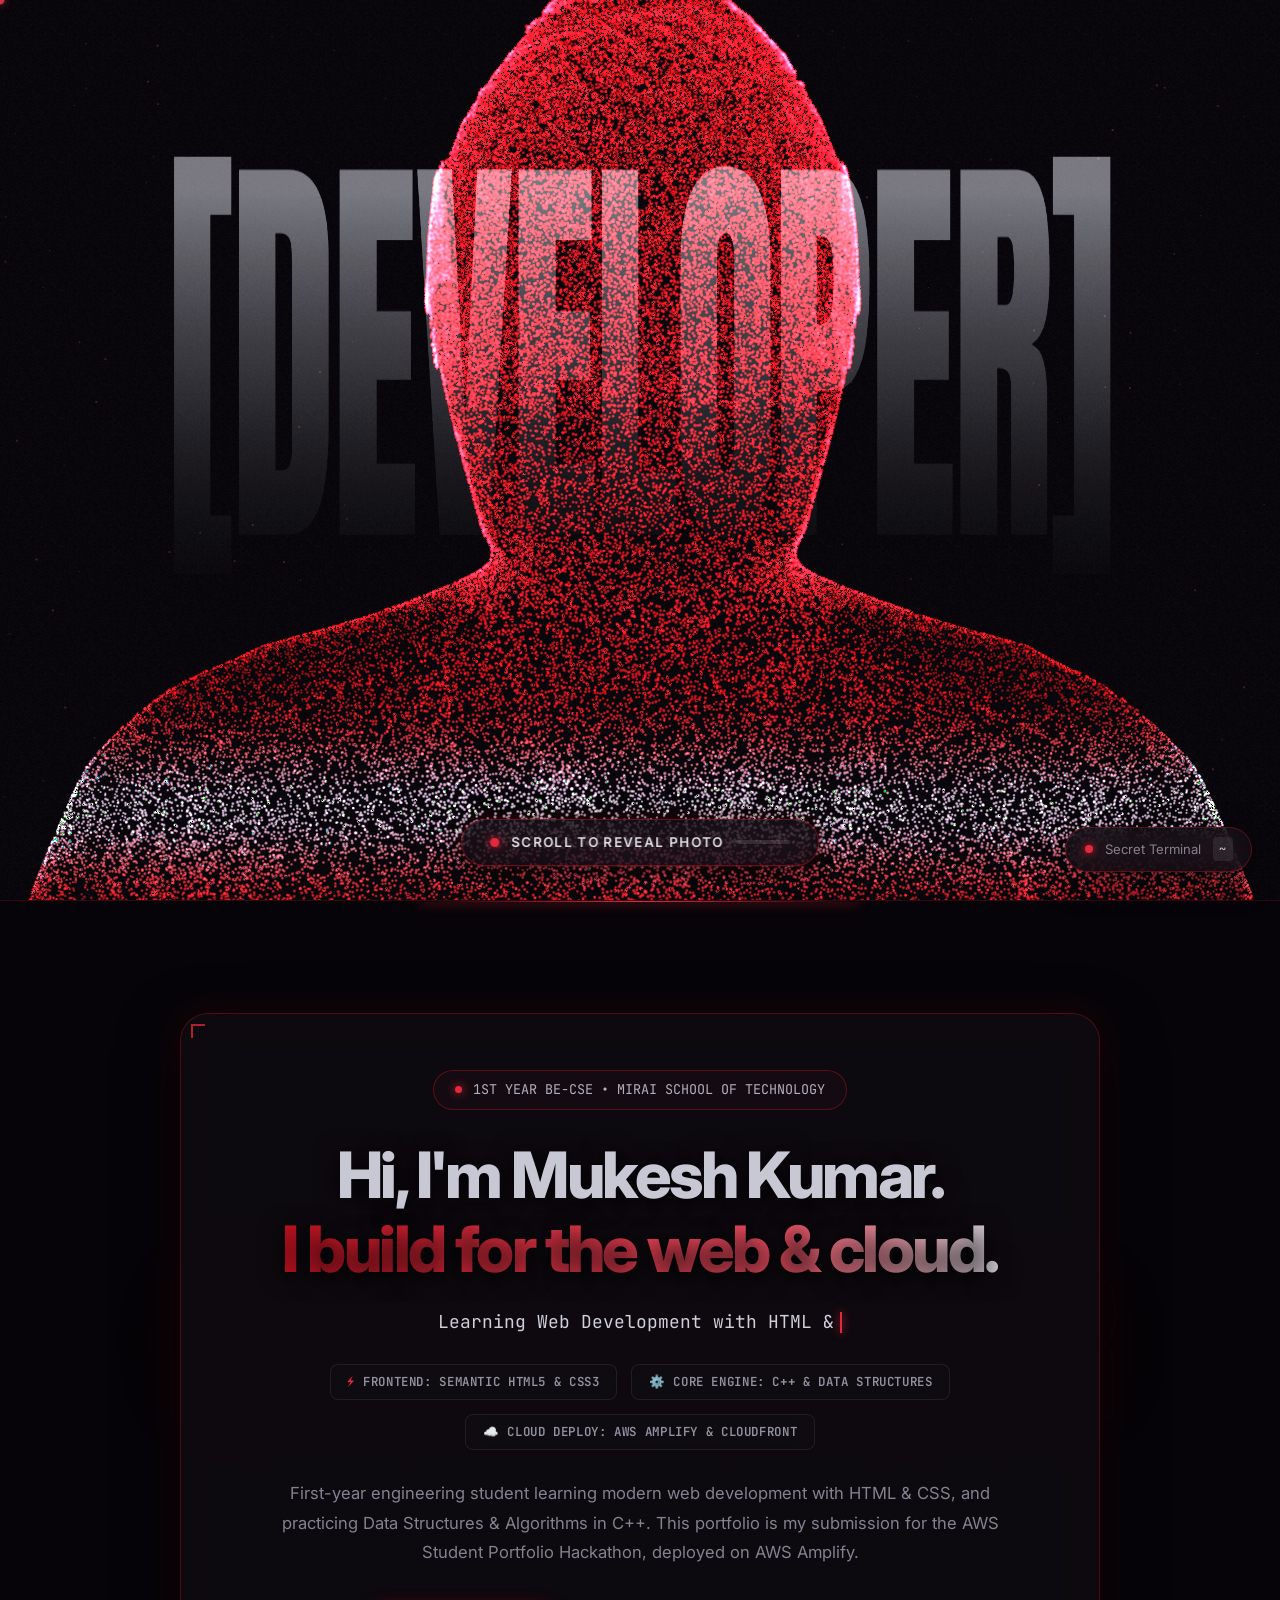
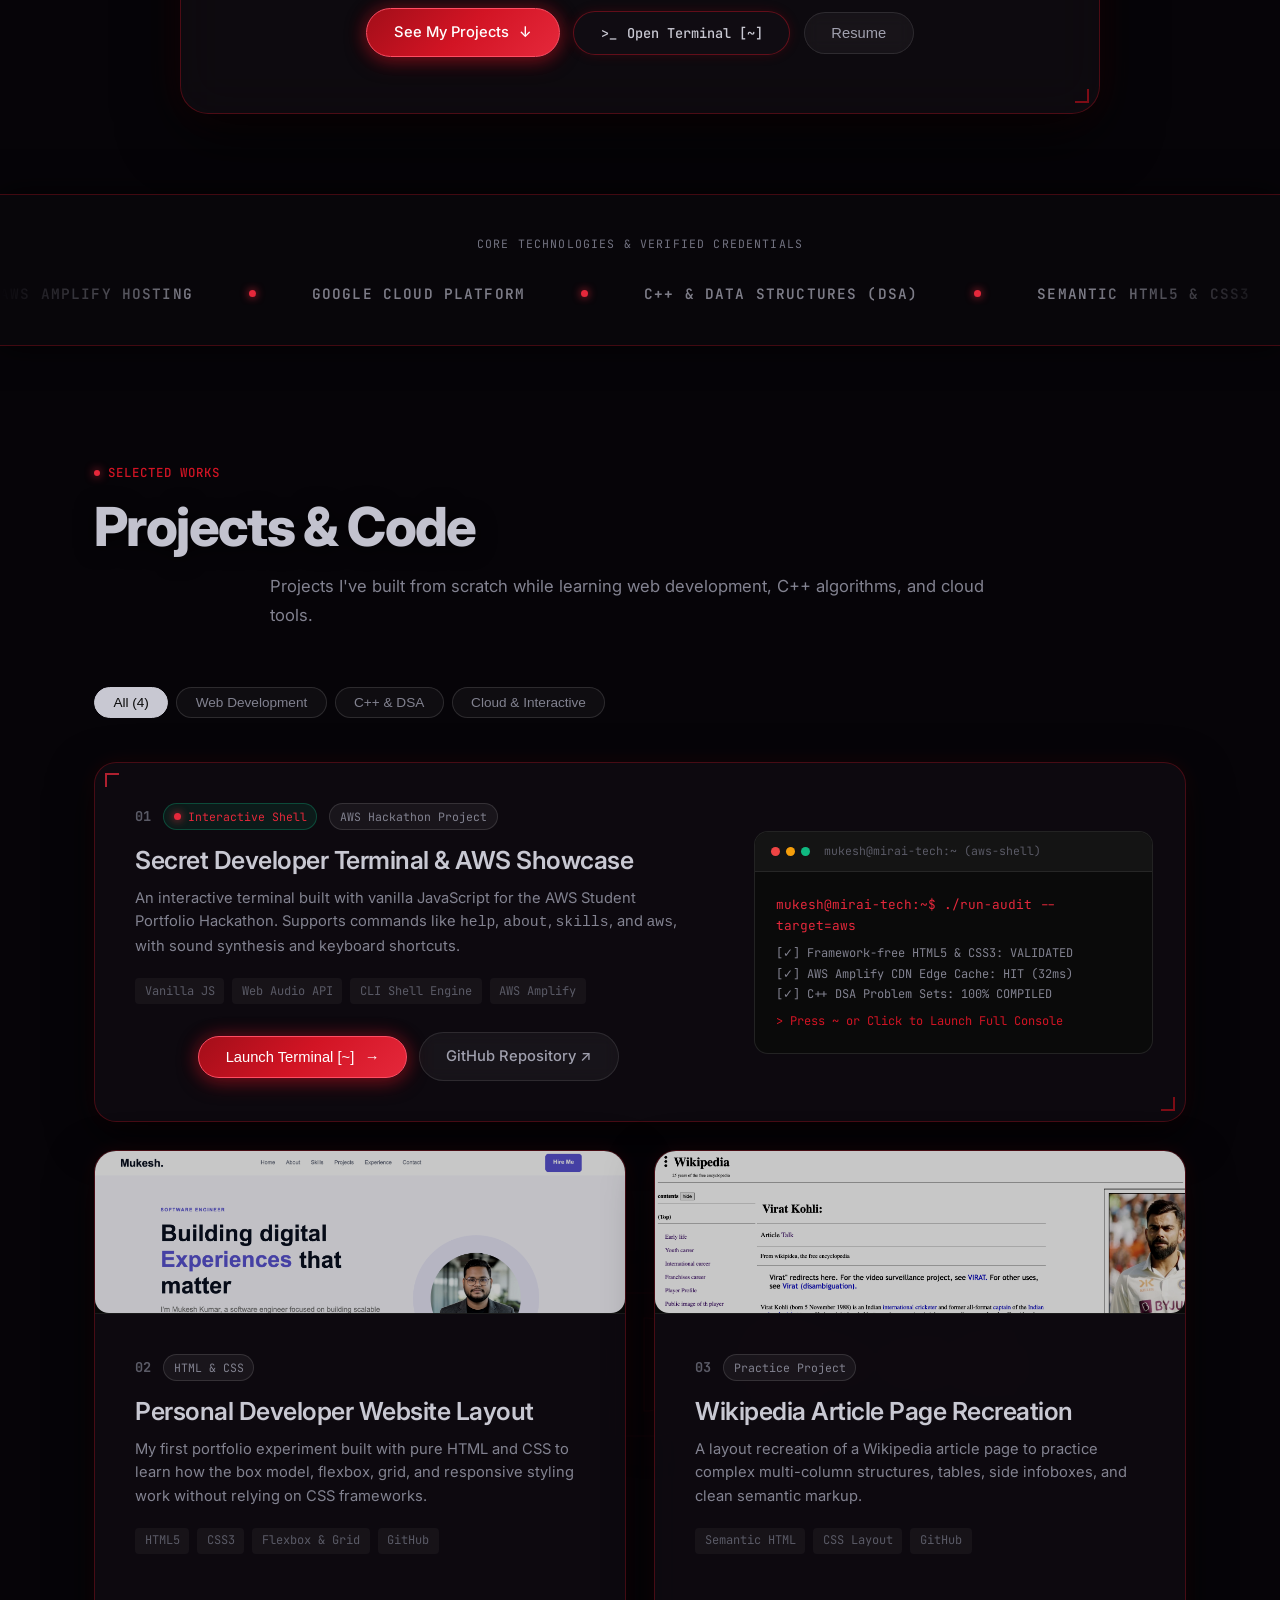
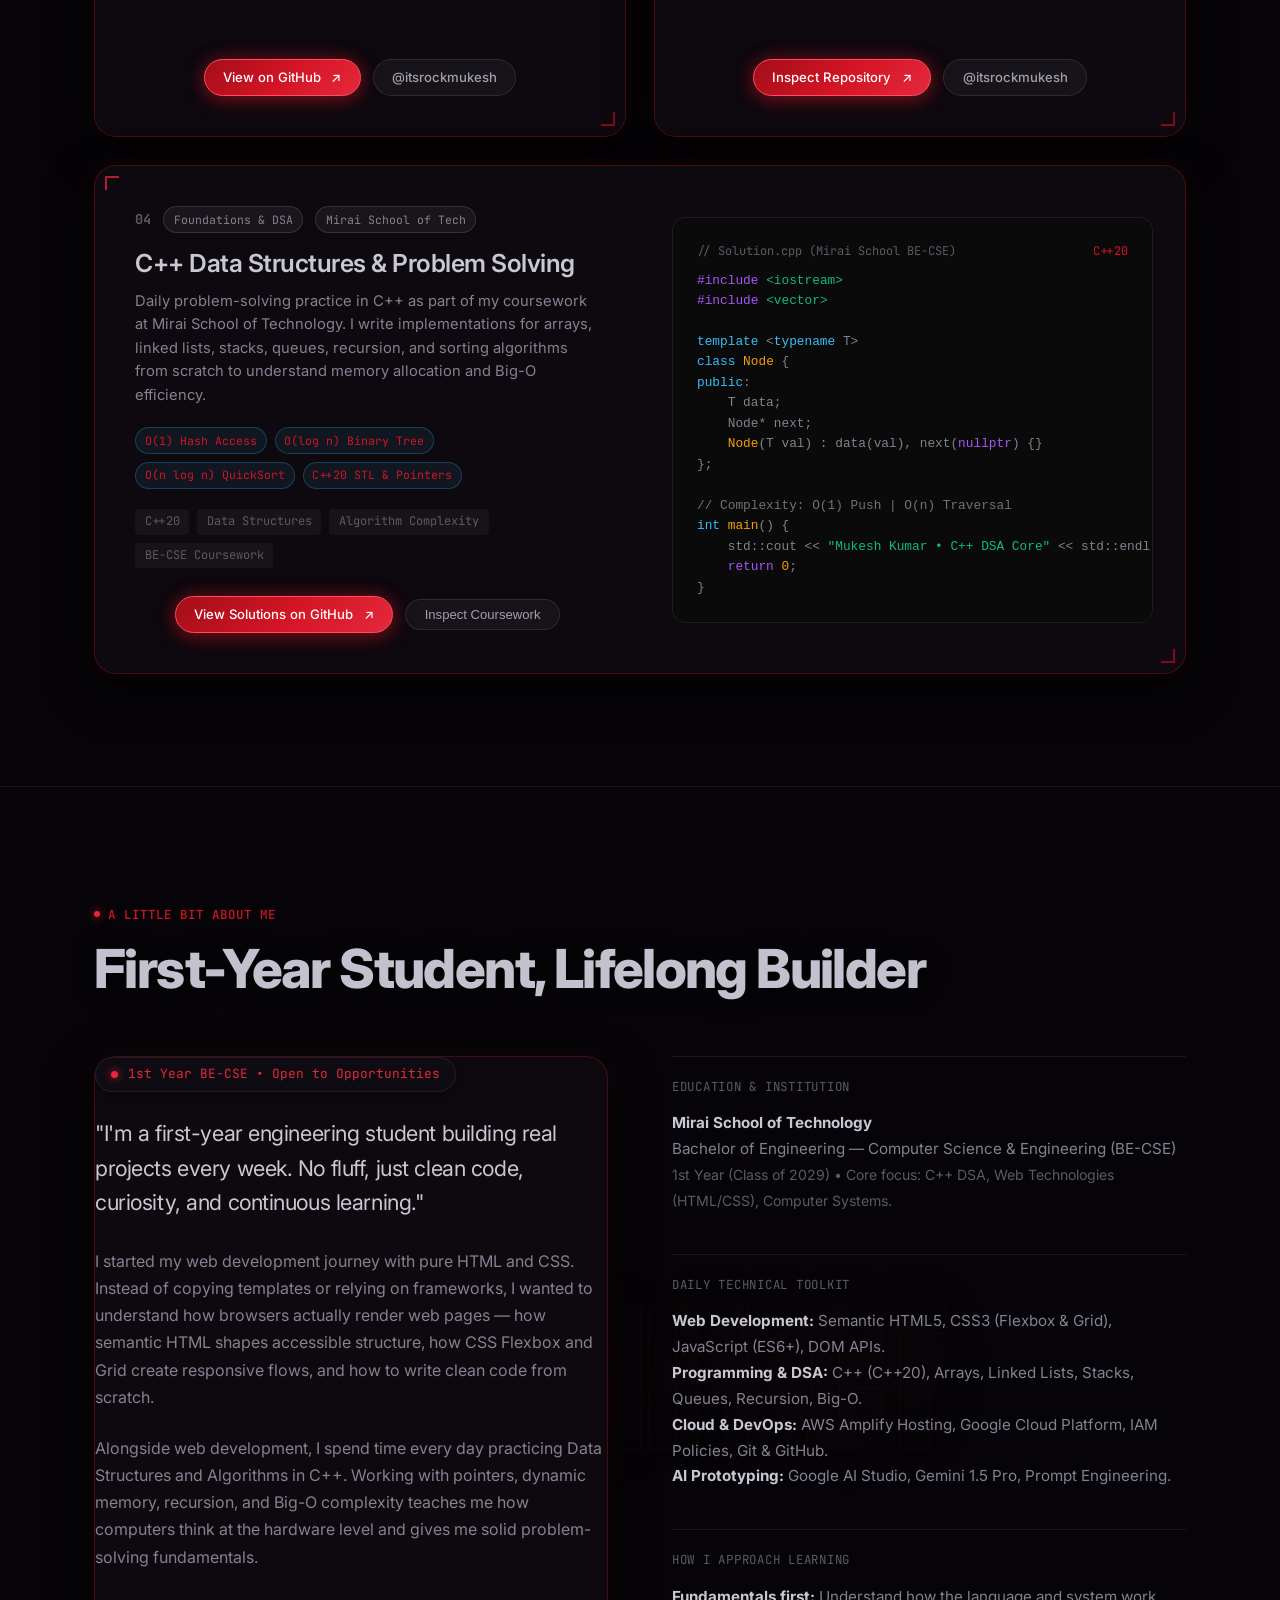
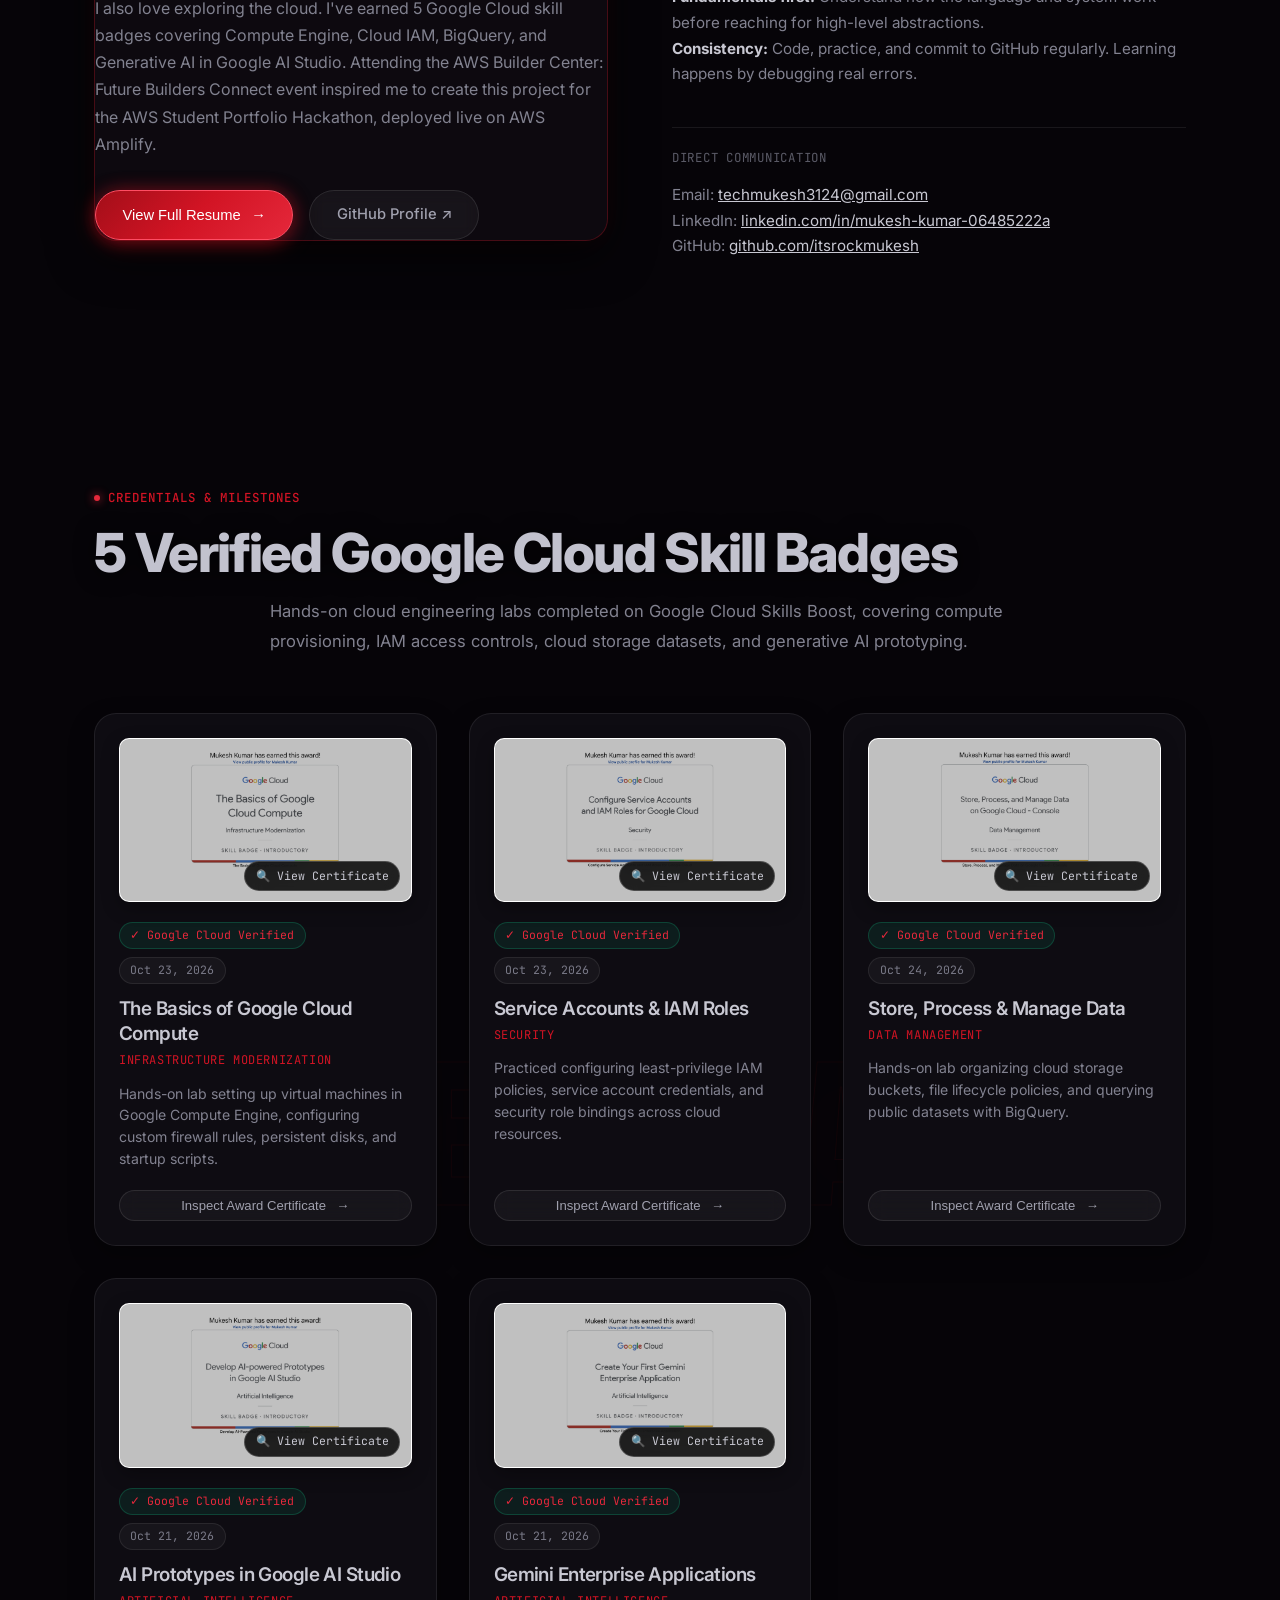
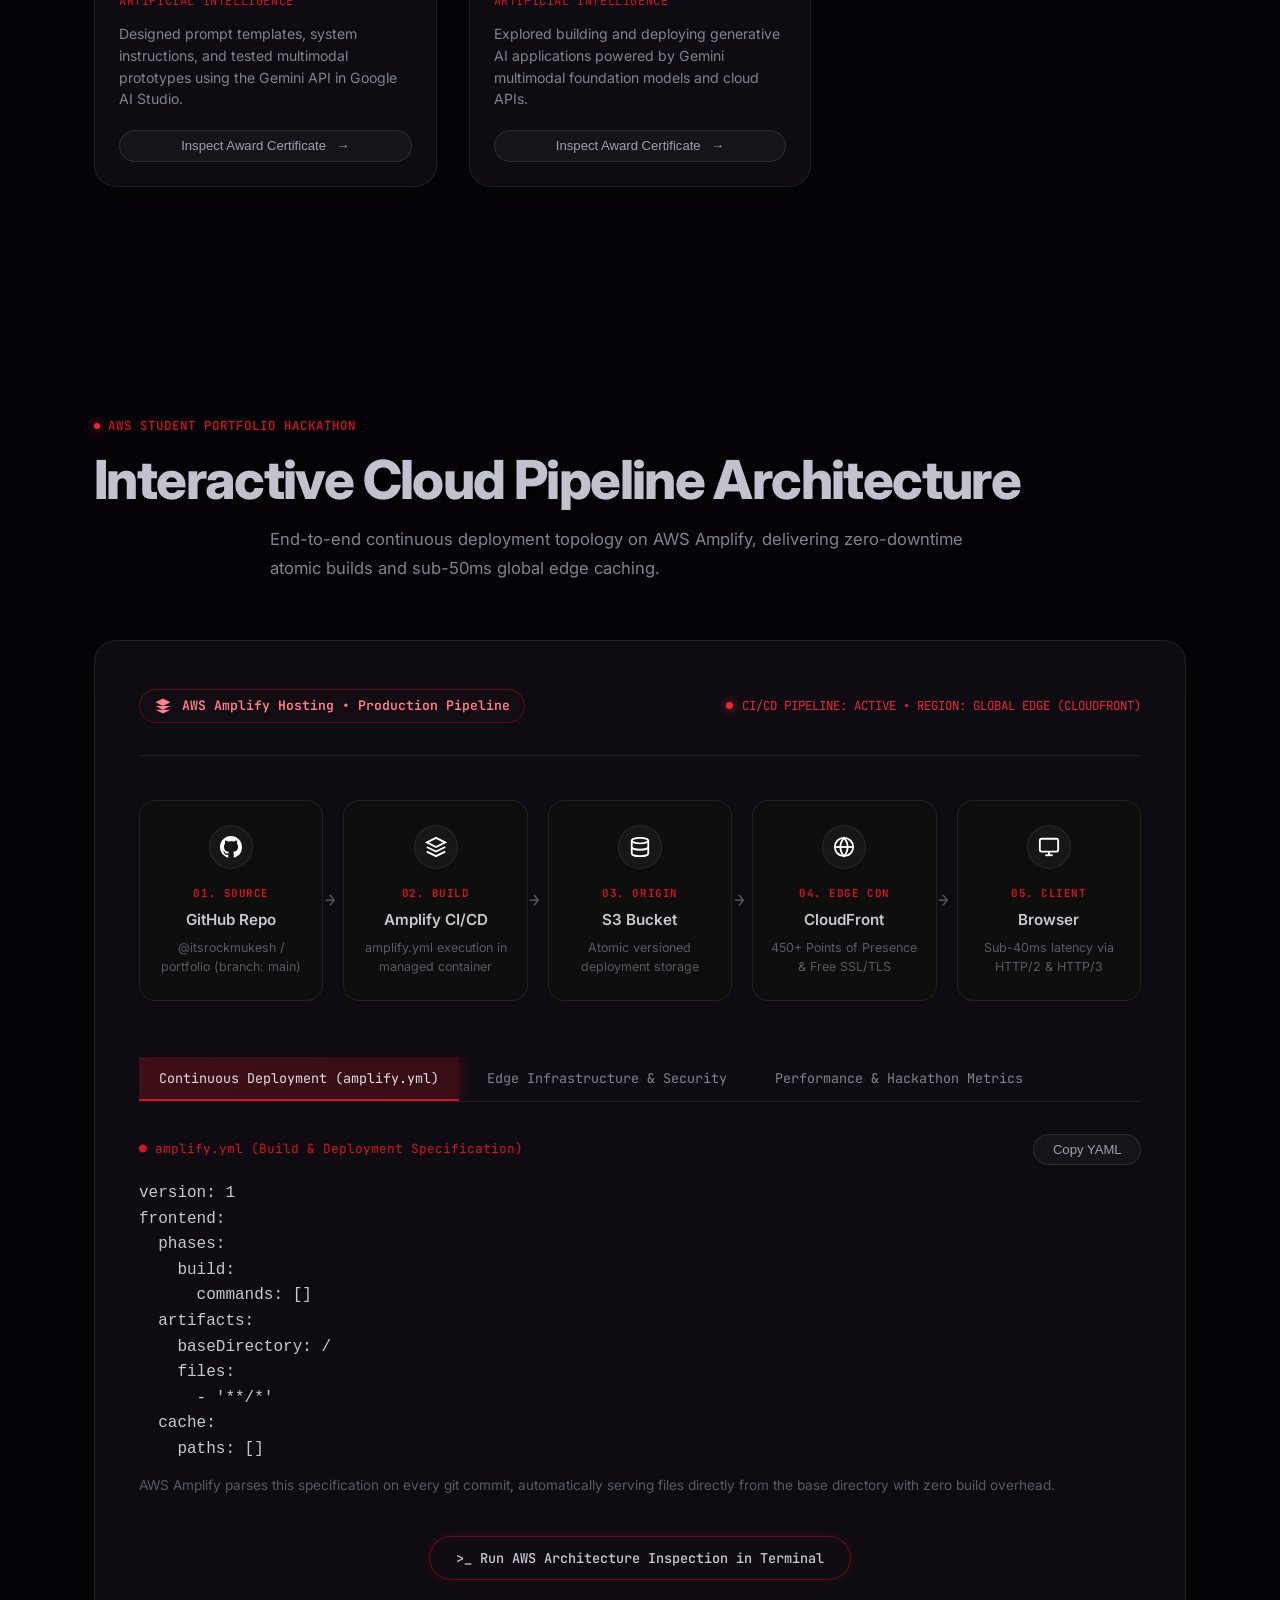
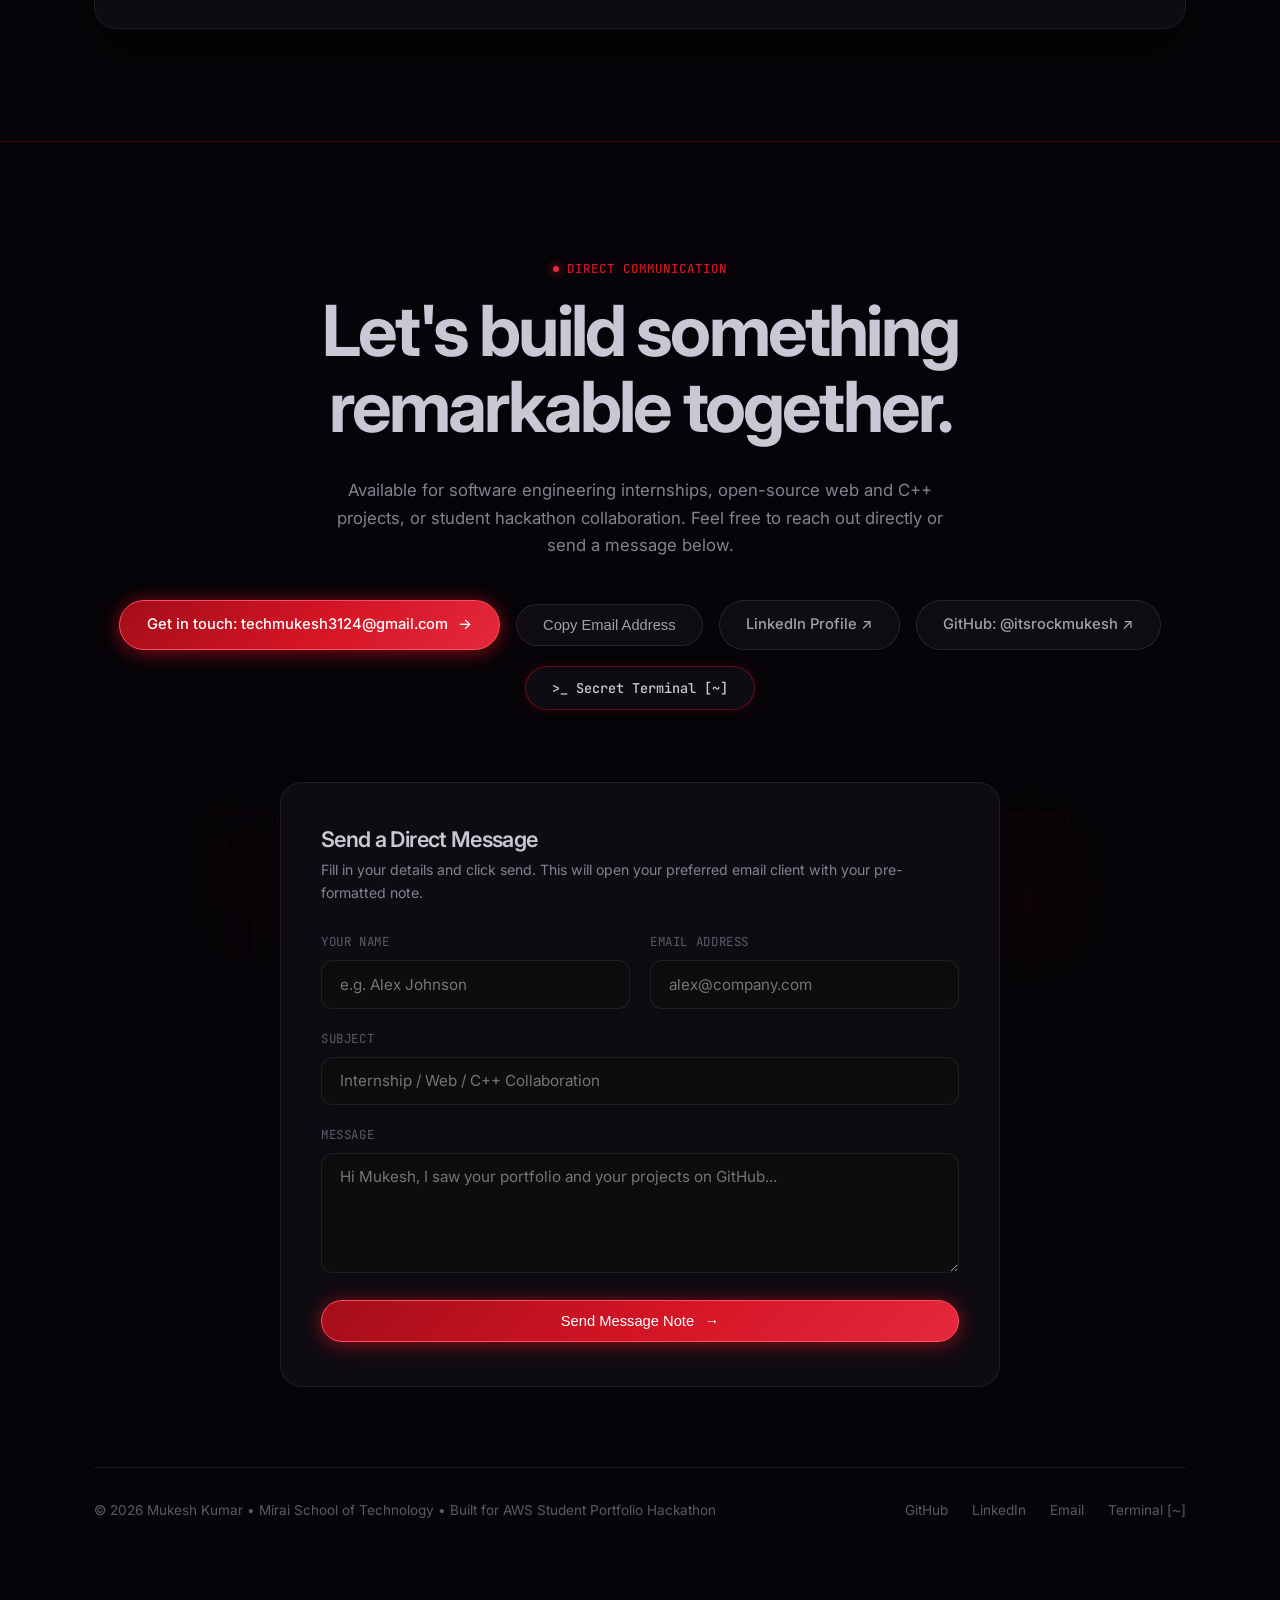
==== Personal/index.html @ 4c8b4acd "feat: complete portfolio with 3D crimson particle bust, gated photo reveal, Anton font, smooth glide" ====
<!DOCTYPE html>
<html lang="en">
<head>
  <meta charset="UTF-8">
  <meta name="viewport" content="width=device-width, initial-scale=1.0">
  
  <!-- SEO & Social Sharing Metadata -->
  <title>Mukesh Kumar — 1st Year BE-CSE @ Mirai School of Tech | Web Dev, C++ DSA & Cloud</title>
  <meta name="description" content="Portfolio of Mukesh Kumar, 1st Year BE-CSE student at Mirai School of Technology learning Web Development (HTML/CSS), C++ DSA, and Cloud Computing. Features 5 Google Cloud Skill Badges and an interactive developer terminal.">
  <meta name="keywords" content="Mukesh Kumar, Mirai School of Technology, itsrockmukesh, BE-CSE, HTML, CSS, C++ DSA, AWS Hackathon, Google Cloud Skill Badges, AWS Amplify">
  <meta name="author" content="Mukesh Kumar">
  
  <!-- Open Graph / Social Sharing -->
  <meta property="og:type" content="website">
  <meta property="og:title" content="Mukesh Kumar — 1st Year BE-CSE Student Portfolio">
  <meta property="og:description" content="Computer Science student at Mirai School of Technology learning HTML/CSS, C++ DSA, and Cloud. Featuring a working Secret Developer Terminal and 5 Google Cloud badges.">
  <meta property="og:image" content="assets/mukesh-kumar.jpg">

  <!-- Twitter Meta -->
  <meta name="twitter:card" content="summary_large_image">
  <meta name="twitter:title" content="Mukesh Kumar — Portfolio">
  <meta name="twitter:description" content="1st Year BE-CSE student at Mirai School of Technology. Built for the AWS Student Portfolio Hackathon.">
  <meta name="twitter:image" content="assets/mukesh-kumar.jpg">

  <!-- Favicon -->
  <link rel="icon" type="image/svg+xml" href="assets/favicon.svg">

  <!-- Google Fonts: Inter (Body & Sans), JetBrains Mono (Terminal/Code) -->
  <link rel="preconnect" href="https://fonts.googleapis.com">
  <link rel="preconnect" href="https://fonts.gstatic.com" crossorigin>
  <link href="https://fonts.googleapis.com/css2?family=Inter:wght@300;400;500;600;700;800&family=JetBrains+Mono:wght@400;500;700&display=swap" rel="stylesheet">

  <!-- Stylesheet -->
  <link rel="stylesheet" href="css/style.css">

  <!-- Anton Font, Custom Luxury Cursor, Darker UI Text & No Yellow/Green Palette -->
  <style>
    @font-face {
      font-family: 'Anton';
      src: url('./anton.woff2') format('woff2');
      font-weight: 100 900;
      font-style: normal;
      font-display: swap;
    }

    /* Body lock during hero photo reveal */
    body.hero-locked {
      overflow-y: hidden !important;
    }

    /* Override System Variables to eliminate yellow, green and cyan */
    :root {
      --accent-cyan: #d21424 !important;
      --accent-green: #e5283b !important;
      --accent-aws: #d21424 !important;
      --accent-neon-cyan: #d21424 !important;
      --accent-neon-green: #e5283b !important;
      --accent-neon-gold: #d21424 !important;
      --text-primary: #c8c8d2 !important; /* Darker, refined metallic silver instead of stark white */
      --text-secondary: #828290 !important; /* Darker graphite grey */
      --text-muted: #5a5a66 !important;
      --bg-black: #060408 !important;
      --bg-surface: #0e0c12 !important;
      --bg-surface-elevated: #141118 !important;
    }

    html {
      scroll-behavior: smooth;
    }

    body {
      overflow-x: clip !important;
      background-color: #060408 !important;
      color: var(--text-primary);
      position: relative;
    }

    /* ==========================================================================
       CUSTOM AWARDS CURSOR (DISCIPLINED CRIMSON & RING)
       ========================================================================== */
    @media (hover: hover) and (pointer: fine) {
      body, a, button, input, textarea, select, [role="button"], .scroll-indicator, .tilt-card {
        cursor: none !important;
      }
    }

    #custom-cursor-dot {
      position: fixed;
      top: 0;
      left: 0;
      width: 7px;
      height: 7px;
      background: #e5283b;
      border-radius: 50%;
      pointer-events: none;
      z-index: 9999999;
      transform: translate(-50%, -50%);
      box-shadow: 0 0 8px #e5283b, 0 0 2px #ffffff;
      transition: width 0.18s ease, height 0.18s ease, background-color 0.18s ease, opacity 0.25s ease;
    }

    #custom-cursor-ring {
      position: fixed;
      top: 0;
      left: 0;
      width: 36px;
      height: 36px;
      border: 1.5px solid rgba(229, 40, 59, 0.55);
      border-radius: 50%;
      pointer-events: none;
      z-index: 9999998;
      transform: translate(-50%, -50%);
      box-shadow: 0 0 12px rgba(163, 14, 25, 0.22);
      transition: width 0.22s cubic-bezier(0.16, 1, 0.3, 1), 
                  height 0.22s cubic-bezier(0.16, 1, 0.3, 1), 
                  border-color 0.22s ease, 
                  background-color 0.22s ease,
                  opacity 0.25s ease;
    }

    body.cursor-hover #custom-cursor-ring {
      width: 54px;
      height: 54px;
      border-color: rgba(229, 40, 59, 0.85);
      background-color: rgba(229, 40, 59, 0.12);
      box-shadow: 0 0 20px rgba(229, 40, 59, 0.4);
    }

    body.cursor-hover #custom-cursor-dot {
      width: 4px;
      height: 4px;
      background: #ffffff;
      box-shadow: 0 0 6px #ffffff;
    }

    body.cursor-active #custom-cursor-ring {
      width: 28px;
      height: 28px;
      border-color: #ff334b;
      background-color: rgba(229, 40, 59, 0.25);
    }

    /* ==========================================================================
       NAVBAR VISIBILITY CONTROL: HIDDEN DURING PHOTO SCROLL, VISIBLE AFTER REVEAL
       ========================================================================== */
    .navbar {
      position: fixed;
      top: 0;
      left: 0;
      width: 100%;
      height: var(--nav-height);
      background: rgba(10, 8, 14, 0.88) !important;
      backdrop-filter: blur(18px) !important;
      -webkit-backdrop-filter: blur(18px) !important;
      border-bottom: 1px solid rgba(255, 255, 255, 0.08) !important;
      z-index: 1000 !important;
      transition: opacity 0.45s cubic-bezier(0.16, 1, 0.3, 1), transform 0.45s cubic-bezier(0.16, 1, 0.3, 1) !important;
    }

    .navbar.navbar-hidden {
      opacity: 0 !important;
      pointer-events: none !important;
      transform: translateY(-100%) !important;
    }

    .nav-brand {
      color: #dedee8 !important;
    }
    .brand-monogram {
      background: rgba(22, 14, 20, 0.9) !important;
      border: 1px solid rgba(210, 20, 36, 0.4) !important;
      color: #ff4d63 !important;
    }

    .nav-links a {
      color: #8c8c9a !important;
      transition: all 0.25s ease;
    }
    .nav-links a:hover,
    .nav-links a.active {
      color: #dedee8 !important;
    }

    /* Top right button adjustments: pure crimson & silver */
    .nav-actions .btn-pill-terminal {
      background: rgba(20, 14, 20, 0.8) !important;
      border-color: rgba(210, 20, 36, 0.4) !important;
      color: #c8c8d2 !important;
      box-shadow: none !important;
    }
    .nav-actions .btn-pill-terminal:hover {
      border-color: rgba(235, 25, 45, 0.7) !important;
      color: #ffffff !important;
      box-shadow: 0 0 14px rgba(210, 20, 36, 0.35) !important;
    }

    /* Secret Terminal Hint pill: replace green dot with crimson */
    .secret-terminal-hint {
      background: rgba(16, 12, 18, 0.8) !important;
      border-color: rgba(210, 20, 36, 0.35) !important;
      color: #a0a0ae !important;
    }
    .hint-status-dot {
      background: #e5283b !important;
      box-shadow: 0 0 8px #e5283b !important;
    }

    /* ==========================================================================
       ATMOSPHERIC CYBER BACKGROUND: NEBULAE, GRID & CURSOR SPOTLIGHT
       ========================================================================== */
    body::before {
      content: '';
      position: fixed;
      inset: 0;
      background:
        radial-gradient(circle at 18% 25%, rgba(163, 14, 25, 0.14) 0%, transparent 45%),
        radial-gradient(circle at 82% 65%, rgba(120, 10, 22, 0.10) 0%, transparent 50%),
        radial-gradient(circle at 50% 88%, rgba(163, 14, 25, 0.12) 0%, transparent 45%),
        linear-gradient(rgba(255, 255, 255, 0.015) 1px, transparent 1px),
        linear-gradient(90deg, rgba(255, 255, 255, 0.015) 1px, transparent 1px);
      background-size: 100% 100%, 100% 100%, 100% 100%, 54px 54px, 54px 54px;
      pointer-events: none;
      z-index: 1;
      opacity: 0.8;
    }

    #cursor-spotlight {
      position: fixed;
      top: 0;
      left: 0;
      width: 100vw;
      height: 100vh;
      pointer-events: none;
      z-index: 2;
      background: radial-gradient(circle 420px at var(--mouse-x, 50vw) var(--mouse-y, 50vh), rgba(180, 15, 28, 0.07), transparent 70%);
      transition: opacity 0.3s ease;
    }

    /* Pinned Scroll Track: 140vh travel distance for 3D dot-to-photo reveal */
    .hero-scroll-track {
      position: relative;
      width: 100%;
      height: 100vh;
      background: #060408;
      z-index: 3;
    }

    .hero-sticky-stage {
      position: relative;
      width: 100vw;
      height: 100vh;
      overflow: hidden;
      z-index: 3;
    }

    #webgl-canvas {
      position: absolute;
      top: 0;
      left: 0;
      width: 100%;
      height: 100%;
      z-index: 1;
      pointer-events: auto;
    }

    #film-grain {
      position: absolute;
      inset: 0;
      pointer-events: none;
      z-index: 3;
      opacity: 0.16;
      mix-blend-mode: overlay;
    }

    /* Preloader Ring */
    #preloader {
      position: absolute;
      inset: 0;
      background: #060408;
      z-index: 99999;
      display: flex;
      align-items: center;
      justify-content: center;
      transition: opacity 0.8s cubic-bezier(0.16, 1, 0.3, 1), visibility 0.8s;
    }

    #preloader.hidden {
      opacity: 0;
      visibility: hidden;
      pointer-events: none;
    }

    .ring-container {
      position: relative;
      width: 100px;
      height: 100px;
    }

    .ring-svg {
      width: 100%;
      height: 100%;
      transform: rotate(-90deg);
    }

    .ring-track {
      fill: none;
      stroke: rgba(255, 255, 255, 0.08);
      stroke-width: 5;
    }

    .ring-progress {
      fill: none;
      stroke: #a30e19;
      stroke-width: 5;
      stroke-linecap: round;
      stroke-dasharray: 289;
      stroke-dashoffset: 289;
      transition: stroke-dashoffset 0.15s ease-out;
      filter: drop-shadow(0 0 8px rgba(163, 14, 25, 0.7));
    }

    .ring-text {
      position: absolute;
      inset: 0;
      display: flex;
      align-items: center;
      justify-content: center;
      font-size: 1.15rem;
      font-weight: 500;
      letter-spacing: 0.04em;
      color: rgba(255, 255, 255, 0.85);
      font-variant-numeric: tabular-nums;
    }

    /* Scroll Pill Indicator */
    #ui-container {
      position: absolute;
      bottom: 34px;
      left: 50%;
      transform: translateX(-50%);
      z-index: 10;
      pointer-events: auto;
      transition: opacity 0.35s ease, transform 0.35s ease;
    }

    .scroll-indicator {
      display: flex;
      align-items: center;
      gap: 12px;
      padding: 12px 28px;
      background: rgba(18, 10, 16, 0.82);
      backdrop-filter: blur(16px);
      -webkit-backdrop-filter: blur(16px);
      border: 1px solid rgba(210, 20, 36, 0.45);
      border-radius: 9999px;
      color: #dedee8;
      font-size: 0.84rem;
      font-weight: 600;
      letter-spacing: 0.1em;
      text-transform: uppercase;
      box-shadow: 0 4px 28px rgba(0, 0, 0, 0.7), 0 0 16px rgba(163, 14, 25, 0.3);
      transition: all 0.35s cubic-bezier(0.16, 1, 0.3, 1);
      user-select: none;
    }

    .scroll-indicator:hover {
      background: rgba(30, 14, 22, 0.95);
      border-color: rgba(235, 25, 45, 0.8);
      transform: translateY(-2px) scale(1.02);
      box-shadow: 0 8px 32px rgba(0, 0, 0, 0.8), 0 0 25px rgba(210, 20, 36, 0.55);
    }

    .scroll-dot {
      width: 9px;
      height: 9px;
      border-radius: 50%;
      background: #e5283b;
      box-shadow: 0 0 10px #e5283b;
      animation: pulse-dot 1.8s infinite;
    }

    @keyframes pulse-dot {
      0%, 100% { opacity: 0.45; transform: scale(0.85); }
      50% { opacity: 1; transform: scale(1.2); }
    }

    .scroll-progress-bar {
      width: 54px;
      height: 4px;
      background: rgba(255, 255, 255, 0.12);
      border-radius: 2px;
      overflow: hidden;
    }

    .scroll-progress-thumb {
      width: 0%;
      height: 100%;
      background: linear-gradient(90deg, #a30e19, #e5283b);
      transition: width 0.12s linear;
      box-shadow: 0 0 8px #e5283b;
    }

    /* ==========================================================================
       GIANT SECTION WATERMARK TYPOGRAPHY (ANTON SIGNATURE)
       ========================================================================== */
    .section-watermark {
      position: absolute;
      top: 50%;
      left: 50%;
      transform: translate(-50%, -50%);
      font-family: 'Anton', sans-serif;
      font-size: clamp(5.5rem, 13vw, 15rem);
      letter-spacing: -0.02em;
      line-height: 0.85;
      color: transparent;
      -webkit-text-stroke: 1px rgba(210, 20, 36, 0.07);
      text-shadow: 0 0 80px rgba(163, 14, 25, 0.05);
      white-space: nowrap;
      pointer-events: none;
      user-select: none;
      z-index: 1;
    }

    /* ==========================================================================
       HERO INTRO SECTION: "HI, I'M MUKESH KUMAR" (DARKER, DISCIPLINED PALETTE)
       ========================================================================== */
    .hero-intro-section {
      position: relative;
      z-index: 10;
      background: transparent;
      padding: 7rem 1.5rem 5rem 1.5rem;
      border-top: 1px solid rgba(210, 20, 36, 0.22);
      overflow: hidden;
    }

    .hero-intro-section::before {
      content: '';
      position: absolute;
      top: -1px;
      left: 50%;
      transform: translateX(-50%);
      width: 440px;
      height: 2px;
      background: linear-gradient(90deg, transparent, #e5283b, transparent);
      box-shadow: 0 0 12px #e5283b;
    }

    .hero-intro-card {
      position: relative;
      z-index: 2;
      max-width: 920px;
      margin: 0 auto;
      display: flex;
      flex-direction: column;
      align-items: center;
      text-align: center;
      padding: 3.5rem 2.5rem;
      background: rgba(16, 12, 18, 0.75);
      backdrop-filter: blur(24px);
      -webkit-backdrop-filter: blur(24px);
      border: 1px solid rgba(210, 20, 36, 0.32);
      border-radius: 28px;
      box-shadow: 0 20px 60px rgba(0, 0, 0, 0.8), 0 0 35px rgba(163, 14, 25, 0.18);
      transition: all 0.4s cubic-bezier(0.16, 1, 0.3, 1);
    }

    .hero-intro-card:hover {
      border-color: rgba(235, 25, 45, 0.6);
      box-shadow: 0 25px 70px rgba(0, 0, 0, 0.85), 0 0 45px rgba(210, 20, 36, 0.3);
      transform: translateY(-3px);
    }

    .hero-intro-card::before,
    .project-card::before,
    .badge-card::before {
      content: '';
      position: absolute;
      top: 10px;
      left: 10px;
      width: 14px;
      height: 14px;
      border-top: 2px solid #e5283b;
      border-left: 2px solid #e5283b;
      pointer-events: none;
      opacity: 0.75;
    }

    .hero-intro-card::after,
    .project-card::after,
    .badge-card::after {
      content: '';
      position: absolute;
      bottom: 10px;
      right: 10px;
      width: 14px;
      height: 14px;
      border-bottom: 2px solid #a30e19;
      border-right: 2px solid #a30e19;
      pointer-events: none;
      opacity: 0.75;
    }

    .hero-intro-card .hero-status-tag {
      display: inline-flex;
      align-items: center;
      gap: 0.7rem;
      padding: 0.5rem 1.3rem;
      background: rgba(20, 12, 18, 0.85);
      border: 1px solid rgba(210, 20, 36, 0.38);
      border-radius: 9999px;
      font-family: var(--font-mono);
      font-size: 0.84rem;
      color: #b0b0c0;
      margin-bottom: 1.8rem;
    }

    /* Darker UI Headlines: Refined Metallic Silver */
    .hero-statement-title {
      font-size: clamp(2.4rem, 5vw, 4rem) !important;
      font-weight: 800 !important;
      letter-spacing: -0.04em !important;
      line-height: 1.15 !important;
      margin-bottom: 1.3rem !important;
      color: #c8c8d4 !important; /* Darker metallic silver */
      text-shadow: 0 4px 24px rgba(0, 0, 0, 0.85) !important;
    }

    /* Crimson/Silver Shimmer (Strictly NO Yellow, NO Green, NO Cyan) */
    .cyber-shimmer {
      background: linear-gradient(90deg, #d21424 0%, #ff556b 35%, #dedee6 50%, #ff556b 65%, #d21424 100%) !important;
      background-size: 200% auto !important;
      -webkit-background-clip: text !important;
      -webkit-text-fill-color: transparent !important;
      animation: cyber-shimmer-anim 6s linear infinite !important;
    }

    .hero-typewriter-bar {
      font-family: var(--font-mono);
      font-size: clamp(0.92rem, 1.4vw, 1.12rem) !important;
      color: #d0d0dc !important; /* Muted silver text */
      margin-bottom: 1.6rem;
      min-height: 2rem;
      display: flex;
      align-items: center;
      justify-content: center;
      gap: 0.4rem;
    }
    .typewriter-cursor {
      background-color: #e5283b !important;
      box-shadow: 0 0 8px #e5283b;
    }

    /* Cyber Spec HUD Bar: Strictly Dark Grey with Subtle Crimson Tones (NO Yellow, NO Green) */
    .cyber-specs-row {
      display: flex;
      flex-wrap: wrap;
      justify-content: center;
      gap: 0.85rem;
      margin-bottom: 1.8rem;
    }

    .cyber-spec-chip {
      display: inline-flex;
      align-items: center;
      gap: 0.5rem;
      padding: 0.45rem 1.05rem;
      background: rgba(16, 12, 18, 0.8);
      border: 1px solid rgba(255, 255, 255, 0.08);
      border-radius: 8px;
      font-family: var(--font-mono);
      font-size: 0.78rem;
      font-weight: 600;
      letter-spacing: 0.05em;
      color: #9292a0; /* Darker grey */
      backdrop-filter: blur(10px);
      transition: all 0.25s ease;
    }

    .cyber-spec-chip:hover {
      border-color: rgba(210, 20, 36, 0.45);
      color: #c8c8d2;
      box-shadow: 0 0 14px rgba(163, 14, 25, 0.2);
    }

    .cyber-spec-chip .chip-icon {
      color: #e5283b;
    }

    /* Darker UI Subtitles & Paragraphs */
    .hero-subtitle,
    .section-description,
    .footer-sub {
      font-size: clamp(0.98rem, 1.3vw, 1.12rem) !important;
      line-height: 1.78 !important;
      color: #828290 !important; /* Darker graphite grey */
      max-width: 740px !important;
      margin: 0 auto 2.5rem auto !important;
    }

    .section-title {
      font-size: clamp(2.2rem, 4.2vw, 3.4rem) !important;
      font-weight: 800 !important;
      letter-spacing: -0.03em !important;
      color: #c2c2ce !important; /* Darker metallic silver */
      text-shadow: 0 2px 20px rgba(0, 0, 0, 0.8) !important;
    }

    .section-label {
      color: #d21424 !important;
    }
    .section-label::before {
      background: #e5283b !important;
      box-shadow: 0 0 10px #e5283b !important;
    }

    /* Enhanced Buttons */
    .btn-pill-primary {
      background: linear-gradient(135deg, #a30e19 0%, #d21424 50%, #e5283b 100%) !important;
      border: 1px solid #ff4d63 !important;
      box-shadow: 0 4px 20px rgba(163, 14, 25, 0.55), 0 0 18px rgba(210, 20, 36, 0.3) !important;
      color: #ffffff !important;
    }
    .btn-pill-primary:hover {
      box-shadow: 0 6px 28px rgba(163, 14, 25, 0.8), 0 0 28px rgba(235, 25, 45, 0.55) !important;
      transform: translateY(-2px) scale(1.02) !important;
    }

    .btn-pill-terminal {
      background: rgba(18, 14, 20, 0.85) !important;
      border: 1px solid rgba(210, 20, 36, 0.42) !important;
      color: #c8c8d2 !important; /* Darker silver, no green */
      box-shadow: 0 0 12px rgba(163, 14, 25, 0.2) !important;
    }
    .btn-pill-terminal:hover {
      background: rgba(24, 16, 24, 0.95) !important;
      border-color: rgba(235, 25, 45, 0.7) !important;
      color: #ffffff !important;
      box-shadow: 0 0 20px rgba(210, 20, 36, 0.4) !important;
      transform: translateY(-2px) scale(1.02) !important;
    }

    .btn-pill-secondary {
      background: rgba(255, 255, 255, 0.04) !important;
      border: 1px solid rgba(255, 255, 255, 0.1) !important;
      color: #a0a0ae !important;
    }
    .btn-pill-secondary:hover {
      background: rgba(255, 255, 255, 0.08) !important;
      border-color: rgba(210, 20, 36, 0.4) !important;
      color: #dedee8 !important;
    }

    /* ==========================================================================
       OVERCHARGED CYBER MARQUEE TICKER (CRIMSON / SILVER - NO YELLOW/GREEN)
       ========================================================================== */
    .ticker-section {
      position: relative;
      z-index: 10;
      background: #08060a !important;
      border-top: 1px solid rgba(210, 20, 36, 0.28) !important;
      border-bottom: 1px solid rgba(210, 20, 36, 0.28) !important;
      box-shadow: 0 0 30px rgba(0, 0, 0, 0.8);
      overflow: hidden;
    }
    .ticker-label {
      color: #727280 !important;
    }
    .ticker-item {
      font-family: var(--font-mono);
      font-size: 0.90rem;
      font-weight: 600;
      letter-spacing: 0.08em;
      color: #a4a4b2 !important; /* Darker greyish text */
      text-transform: uppercase;
    }
    .ticker-dot {
      width: 7px;
      height: 7px;
      background: #e5283b !important;
      box-shadow: 0 0 8px #e5283b !important;
      border-radius: 50%;
    }

    /* ==========================================================================
       SECTIONS & BENTO GRID CARDS (DISCIPLINED DARK AESTHETIC)
       ========================================================================== */
    #projects,
    #about,
    #achievements,
    #aws-showcase,
    #contact {
      position: relative;
      z-index: 10;
      background: transparent !important;
      padding-top: 7rem;
      padding-bottom: 7rem;
      overflow: hidden;
    }

    .project-card,
    .spec-card,
    .info-story-col,
    .info-specs-col,
    .badge-card {
      position: relative;
      background: rgba(16, 12, 18, 0.78) !important;
      backdrop-filter: blur(20px) !important;
      -webkit-backdrop-filter: blur(20px) !important;
      border: 1px solid rgba(210, 20, 36, 0.3) !important;
      border-radius: 22px !important;
      box-shadow: 0 15px 45px rgba(0, 0, 0, 0.7), 0 0 20px rgba(163, 14, 25, 0.12) !important;
      transition: all 0.35s cubic-bezier(0.16, 1, 0.3, 1) !important;
      transform-style: preserve-3d;
    }

    .project-card:hover,
    .badge-card:hover,
    .spec-card:hover {
      border-color: rgba(235, 25, 45, 0.65) !important;
      box-shadow: 0 25px 60px rgba(0, 0, 0, 0.85), 0 0 35px rgba(210, 20, 36, 0.35) !important;
      transform: translateY(-5px) scale(1.015) !important;
    }

    .project-title,
    .badge-title {
      color: #c2c2ce !important; /* Darker metallic silver */
    }

    .project-desc,
    .badge-desc,
    .info-bio-text {
      color: #828290 !important; /* Darker graphite */
    }

    /* Project Tags: Dark slate with subtle borders, NO green/yellow */
    .tag-pill,
    .project-tag {
      background: rgba(255, 255, 255, 0.04) !important;
      border: 1px solid rgba(255, 255, 255, 0.09) !important;
      color: #9292a0 !important;
    }

    /* Filter pills */
    .filter-pill {
      background: rgba(255, 255, 255, 0.03) !important;
      border: 1px solid rgba(255, 255, 255, 0.08) !important;
      color: #828290 !important;
    }
    .filter-pill.active {
      background: rgba(210, 20, 36, 0.22) !important;
      border-color: #d21424 !important;
      color: #dedee8 !important;
      box-shadow: 0 0 14px rgba(210, 20, 36, 0.3) !important;
    }

    /* ==========================================================================
       IMAGE DARKENING: GOOGLE SKILLS BADGES & PROJECT SCREENSHOTS
       Transforms glaring white paper backgrounds into sleek, dark metallic grey
       ========================================================================== */
    .badge-card-visual {
      background: #0d0b10 !important;
      border-radius: 14px !important;
      overflow: hidden !important;
      position: relative !important;
      border: 1px solid rgba(255, 255, 255, 0.06) !important;
    }

    .badge-card-visual::after {
      content: '';
      position: absolute;
      inset: 0;
      background: radial-gradient(circle at center, transparent 35%, rgba(10, 8, 14, 0.5) 100%);
      pointer-events: none;
    }

    /* Darken Google Cloud White Certificate Paper into luxury white-greyish dark UI */
    .badge-cert-img {
      width: 100%;
      height: 100%;
      object-fit: cover;
      display: block;
      filter: brightness(0.72) contrast(1.15) grayscale(0.35) !important;
      transition: all 0.4s ease !important;
    }

    .badge-card:hover .badge-cert-img {
      filter: brightness(0.85) contrast(1.15) grayscale(0.12) !important;
      transform: scale(1.03);
    }

    /* Project Screenshots: Darker white-greyish tone */
    .project-card-visual,
    .project-card img {
      border-radius: 14px !important;
      filter: brightness(0.75) contrast(1.12) grayscale(0.28) !important;
      transition: all 0.4s ease !important;
    }

    .project-card:hover img {
      filter: brightness(0.88) contrast(1.12) grayscale(0.08) !important;
    }

    #modal-badge-img {
      filter: brightness(0.78) contrast(1.12) grayscale(0.25) !important;
      border: 1px solid rgba(255, 255, 255, 0.1) !important;
    }

    /* Badge tags: Remove green, use dark crimson/grey */
    .badge-verify-pill {
      background: rgba(22, 14, 20, 0.8) !important;
      border: 1px solid rgba(210, 20, 36, 0.35) !important;
      color: #a4a4b2 !important;
    }
    .badge-date-pill {
      background: rgba(255, 255, 255, 0.04) !important;
      border: 1px solid rgba(255, 255, 255, 0.08) !important;
      color: #7a7a88 !important;
    }

    /* ==========================================================================
       AWS CLOUD SHOWCASE: NO YELLOW/GREEN, SLEEK CRIMSON / SILVER
       ========================================================================== */
    .aws-showcase-container {
      background: rgba(16, 12, 18, 0.82) !important;
      backdrop-filter: blur(24px) !important;
      border: 1px solid rgba(210, 20, 36, 0.35) !important;
      border-radius: 28px !important;
      box-shadow: 0 20px 60px rgba(0, 0, 0, 0.8), 0 0 30px rgba(163, 14, 25, 0.15) !important;
    }

    .aws-badge-pill {
      background: rgba(22, 14, 20, 0.8) !important;
      border: 1px solid rgba(210, 20, 36, 0.35) !important;
      color: #ff8090 !important;
    }
    .aws-badge-pill span[style*="color:#00FF88"],
    .aws-badge-pill span[style*="color: #00FF88"],
    .aws-badge-pill span[style*="color:#10B981"] {
      color: #ff8090 !important;
    }

    .aws-tab-btn {
      color: #828290 !important;
    }
    .aws-tab-btn.active {
      background: linear-gradient(135deg, rgba(210, 20, 36, 0.25), rgba(130, 12, 22, 0.35)) !important;
      border-color: #d21424 !important;
      color: #dedee8 !important;
      box-shadow: 0 0 16px rgba(210, 20, 36, 0.35) !important;
    }

    .aws-pipeline-card {
      background: rgba(14, 10, 16, 0.8) !important;
      border: 1px solid rgba(255, 255, 255, 0.08) !important;
    }
    .aws-pipeline-card:hover {
      border-color: rgba(210, 20, 36, 0.45) !important;
    }
    .aws-card-step {
      color: #e5283b !important;
    }
    .aws-card-title {
      color: #c2c2ce !important;
    }
    .aws-card-detail {
      color: #727280 !important;
    }

    /* Terminal Window inside Project 1: Dark silver prompt, no green */
    .mini-term-prompt {
      color: #e5283b !important;
    }
    .mini-term-check {
      color: #d8d8e2 !important;
    }

    /* Footer & Contact */
    .footer-cta-section {
      border-top: 1px solid rgba(210, 20, 36, 0.25) !important;
    }
    .footer-statement {
      color: #c8c8d4 !important;
    }
  </style>
</head>

<body>

  <!-- HeyKuba Grain / Noise Overlay -->
  <div class="bg-noise-overlay"></div>

  <!-- Ambient Glow Behind Hero -->
  <div class="bg-ambient-glow"></div>

  <!-- Particle Background Canvas -->
  <canvas id="particle-canvas"></canvas>

  <!-- ==========================================================================
       NAVIGATION BAR (HEYKUBA FLOATING PILL NAVBAR)
       ========================================================================== -->
  
  <!-- Custom Luxury Awwwards Cursor Elements -->
  <div id="custom-cursor-dot"></div>
  <div id="custom-cursor-ring"></div>

  <nav class="navbar navbar-hidden" id="navbar">
    <div class="container">
      <a href="#hero" class="nav-brand" aria-label="Mukesh Kumar Home">
        <div class="brand-monogram">MK</div>
        <span>Mukesh Kumar</span>
      </a>

      <!-- Center Pill Navigation -->
      <ul class="nav-links" id="nav-links">
        <li><a href="#projects" class="nav-link">Work</a></li>
        <li><a href="#about" class="nav-link">Info</a></li>
        <li><a href="#achievements" class="nav-link">Badges</a></li>
        <li><a href="#aws-showcase" class="nav-link">AWS Setup</a></li>
        <li><a href="#contact" class="nav-link">Contact</a></li>
      </ul>

      <!-- Action Items on Right -->
      <div class="nav-actions">
        <!-- Sound FX Synth Toggle -->
        <button id="sound-toggle-btn" class="sound-toggle-btn" title="Toggle Cyber Audio Feedback" aria-label="Toggle Audio">
          <svg width="17" height="17" viewBox="0 0 24 24" fill="none" stroke="currentColor" stroke-width="2" stroke-linecap="round" stroke-linejoin="round">
            <polygon points="11 5 6 9 2 9 2 15 6 15 11 19 11 5"></polygon>
            <path d="M19.07 4.93a10 10 0 0 1 0 14.14M15.54 8.46a5 5 0 0 1 0 7.07"></path>
          </svg>
        </button>

        <!-- Quick Terminal Launcher in Nav -->
        <button id="nav-terminal-trigger" class="btn-pill btn-pill-terminal btn-sm" title="Open Secret Terminal (~)">
          <span>&gt;_</span> Terminal
        </button>

        <!-- Resume Modal Trigger -->
        <button class="btn-pill btn-pill-primary btn-sm trigger-resume-modal">
          Resume
        </button>

        <!-- Mobile Drawer Toggle -->
        <button class="mobile-menu-btn" aria-label="Toggle navigation menu">
          <svg width="22" height="22" viewBox="0 0 24 24" fill="none" stroke="currentColor" stroke-width="2">
            <line x1="3" y1="12" x2="21" y2="12"></line>
            <line x1="3" y1="6" x2="21" y2="6"></line>
            <line x1="3" y1="18" x2="21" y2="18"></line>
          </svg>
        </button>
      </div>
    </div>
  </nav>

  <!-- ==========================================================================
       CREATIVE INTERACTIVE FEATURE — FLOATING TERMINAL HINT PILL
       ========================================================================== -->
  <div id="terminal-hint-trigger" class="secret-terminal-hint" title="Click or press ~ key to launch terminal">
    <div class="hint-dot"></div>
    <span class="hint-text">Secret Terminal</span>
    <span class="hint-key">~</span>
  </div>

  <main>
    <!-- ==========================================================================
         HERO SECTION (HEYKUBA GIANT EDITORIAL HEADLINE)
         ========================================================================== -->
    
  <!-- ==========================================================================
       HERO STAGE: PINNED 3D WEBGL BUST & FULL SCROLL REVEAL (CLEAN PHOTO STAGE)
       Navbar is HIDDEN during photo scrolling, and becomes visible AFTER reveal!
       ========================================================================== -->
  <div id="hero" class="hero-scroll-track">
    <div class="hero-sticky-stage">
      <!-- Three.js Canvas -->
      <canvas id="webgl-canvas"></canvas>

      <!-- Film Grain Overlay -->
      <div id="film-grain"></div>

      <!-- Preloader Ring -->
      <div id="preloader">
        <div class="ring-container">
          <svg class="ring-svg" viewBox="0 0 100 100">
            <circle class="ring-track" cx="50" cy="50" r="46"></circle>
            <circle id="ring-bar" class="ring-progress" cx="50" cy="50" r="46"></circle>
          </svg>
          <div id="ring-pct" class="ring-text">0%</div>
        </div>
      </div>

      <!-- Scroll Indicator Pill -->
      <div id="ui-container">
        <div id="scrollIndicator" class="scroll-indicator">
          <span class="scroll-dot"></span>
          <span id="scrollLabel">Scroll to reveal photo</span>
          <div class="scroll-progress-bar">
            <div id="scrollThumb" class="scroll-progress-thumb"></div>
          </div>
        </div>
      </div>
    </div>
  </div>

  <!-- Full-Screen Interactive Cursor Glow Spotlight Overlay -->
  <div id="cursor-spotlight"></div>

  <!-- ==========================================================================
       HERO INTRO SECTION: "HI, I'M MUKESH KUMAR" (DARKER UI TEXT & POWER SPECS)
       Located directly below the photo with Anton Watermark & Clean Chips
       ========================================================================== -->
  <section class="hero-intro-section" id="intro">
    <div class="section-watermark">MUKESH KUMAR</div>
    <div class="container">
      <div class="hero-intro-card">
        <div class="hero-status-tag">
          <span class="status-pulse" style="background:#e5283b; box-shadow:0 0 10px #e5283b;"></span>
          <span>1ST YEAR BE-CSE • MIRAI SCHOOL OF TECHNOLOGY</span>
        </div>

        <h1 class="hero-statement-title">
          Hi, I'm Mukesh Kumar.<br>
          <span class="cyber-shimmer">I build for the web &amp; cloud.</span>
        </h1>

        <div class="hero-typewriter-bar">
          <span id="typewriter-text"></span>
          <span class="typewriter-cursor"></span>
        </div>

        <!-- Clean Power Spec Chips (Darker Grey & Crimson - No Yellow / Green) -->
        <div class="cyber-specs-row">
          <div class="cyber-spec-chip">
            <span class="chip-icon">⚡</span>
            <span>FRONTEND: SEMANTIC HTML5 &amp; CSS3</span>
          </div>
          <div class="cyber-spec-chip">
            <span class="chip-icon">⚙️</span>
            <span>CORE ENGINE: C++ &amp; DATA STRUCTURES</span>
          </div>
          <div class="cyber-spec-chip">
            <span class="chip-icon">☁️</span>
            <span>CLOUD DEPLOY: AWS AMPLIFY &amp; CLOUDFRONT</span>
          </div>
        </div>

        <p class="hero-subtitle">
          First-year engineering student learning modern web development with HTML &amp; CSS, and practicing Data Structures &amp; Algorithms in C++. This portfolio is my submission for the AWS Student Portfolio Hackathon, deployed on AWS Amplify.
        </p>

        <div class="hero-actions">
          <a href="#projects" class="btn-pill btn-pill-primary">
            <span>See My Projects</span>
            <span class="btn-arrow">↓</span>
          </a>

          <button id="hero-terminal-trigger" class="btn-pill btn-pill-terminal">
            <span>&gt;_</span>
            <span>Open Terminal [~]</span>
          </button>

          <button class="btn-pill btn-pill-secondary trigger-resume-modal">
            <span>Resume</span>
          </button>
        </div>
      </div>
    </div>
  </section>


    <!-- ==========================================================================
         INFINITE MARQUEE TICKER (HEYKUBA LOGO TICKER)
         ========================================================================== -->
    <div class="ticker-section">
      <div class="ticker-label">Core Technologies &amp; Verified Credentials</div>
      <div class="ticker-wrapper">
        <div class="ticker-track">
          <div class="ticker-item">AWS Amplify Hosting</div>
          <div class="ticker-dot"></div>
          <div class="ticker-item">Google Cloud Platform</div>
          <div class="ticker-dot"></div>
          <div class="ticker-item">C++ &amp; Data Structures (DSA)</div>
          <div class="ticker-dot"></div>
          <div class="ticker-item">Semantic HTML5 &amp; CSS3</div>
          <div class="ticker-dot"></div>
          <div class="ticker-item">Mirai School of Technology</div>
          <div class="ticker-dot"></div>
          <div class="ticker-item">GitHub (@itsrockmukesh)</div>
          <div class="ticker-dot"></div>
          <div class="ticker-item">Google AI Studio &amp; Gemini</div>
          <div class="ticker-dot"></div>
          <div class="ticker-item">Linux CLI &amp; Bash</div>
          <div class="ticker-dot"></div>
          <div class="ticker-item">Responsive Web Systems</div>
          <div class="ticker-dot"></div>
          <!-- Repeat for infinite loop -->
          <div class="ticker-item">AWS Amplify Hosting</div>
          <div class="ticker-dot"></div>
          <div class="ticker-item">Google Cloud Platform</div>
          <div class="ticker-dot"></div>
          <div class="ticker-item">C++ &amp; Data Structures (DSA)</div>
          <div class="ticker-dot"></div>
          <div class="ticker-item">Semantic HTML5 &amp; CSS3</div>
          <div class="ticker-dot"></div>
          <div class="ticker-item">Mirai School of Technology</div>
          <div class="ticker-dot"></div>
          <div class="ticker-item">GitHub (@itsrockmukesh)</div>
          <div class="ticker-dot"></div>
          <div class="ticker-item">Google AI Studio &amp; Gemini</div>
          <div class="ticker-dot"></div>
          <div class="ticker-item">Linux CLI &amp; Bash</div>
          <div class="ticker-dot"></div>
          <div class="ticker-item">Responsive Web Systems</div>
          <div class="ticker-dot"></div>
        </div>
      </div>
    </div>

    <!-- ==========================================================================
         FEATURED WORK / PROJECTS (HEYKUBA LARGE SHOWCASE CARDS)
         ========================================================================== -->
    <section id="projects">
    <div class="section-watermark">SELECTED WORKS</div>
      <div class="container">
        <div class="section-header">
          <div class="section-label">Selected Works</div>
          <h2 class="section-title">Projects &amp; Code</h2>
          <p class="section-description">
            Projects I've built from scratch while learning web development, C++ algorithms, and cloud tools.
          </p>
        </div>

        <!-- Filter Bar -->
        <div class="work-filter-bar">
          <button class="work-filter-btn filter-btn active" data-filter="all">All (4)</button>
          <button class="work-filter-btn filter-btn" data-filter="web">Web Development</button>
          <button class="work-filter-btn filter-btn" data-filter="cpp">C++ &amp; DSA</button>
          <button class="work-filter-btn filter-btn" data-filter="cloud">Cloud &amp; Interactive</button>
        </div>

        <!-- Asymmetric Bento Grid -->
        <div class="bento-work-grid">
          
          <!-- BENTO 1: Secret Developer Terminal (Span 12 Hero Bento) -->
          <article class="bento-card bento-card-hero project-card tilt-card" data-category="cloud web">
            <div class="bento-body">
              <div>
                <div class="bento-meta-bar">
                  <span class="bento-index">01</span>
                  <span class="bento-badge-live"><span class="status-pulse"></span> Interactive Shell</span>
                  <span class="bento-badge">AWS Hackathon Project</span>
                </div>
                <h3 class="bento-card-title">Secret Developer Terminal &amp; AWS Showcase</h3>
                <p class="bento-card-desc">
                  An interactive terminal built with vanilla JavaScript for the AWS Student Portfolio Hackathon. Supports commands like <code>help</code>, <code>about</code>, <code>skills</code>, and <code>aws</code>, with sound synthesis and keyboard shortcuts.
                </p>
                <div class="bento-tags">
                  <span class="work-tag">Vanilla JS</span>
                  <span class="work-tag">Web Audio API</span>
                  <span class="work-tag">CLI Shell Engine</span>
                  <span class="work-tag">AWS Amplify</span>
                </div>
              </div>

              <div class="work-card-actions">
                <button class="btn-pill btn-pill-primary" onclick="window.openSecretTerminal();">
                  <span>Launch Terminal [~]</span>
                  <span class="btn-arrow">→</span>
                </button>
                <a href="https://github.com/itsrockmukesh" target="_blank" rel="noopener noreferrer" class="btn-pill btn-pill-secondary">
                  <span>GitHub Repository ↗</span>
                </a>
              </div>
            </div>

            <!-- Mini Terminal Interactive Preview Widget -->
            <div class="bento-mini-terminal" onclick="window.openSecretTerminal();" title="Click to launch interactive terminal">
              <div class="mini-term-header">
                <div class="mini-dot" style="background:#EF4444;"></div>
                <div class="mini-dot" style="background:#F59E0B;"></div>
                <div class="mini-dot" style="background:#10B981;"></div>
                <span style="color:var(--text-muted); font-size:0.72rem; margin-left:0.5rem;">mukesh@mirai-tech:~ (aws-shell)</span>
              </div>
              <div class="mini-term-body">
                <div style="color:var(--accent-green); margin-bottom:0.4rem;">mukesh@mirai-tech:~$ ./run-audit --target=aws</div>
                <div style="color:var(--text-secondary); font-size:0.75rem;">[✓] Framework-free HTML5 &amp; CSS3: VALIDATED</div>
                <div style="color:var(--text-secondary); font-size:0.75rem;">[✓] AWS Amplify CDN Edge Cache: HIT (32ms)</div>
                <div style="color:var(--text-secondary); font-size:0.75rem;">[✓] C++ DSA Problem Sets: 100% COMPILED</div>
                <div style="color:var(--accent-aws); font-size:0.75rem; margin-top:0.4rem;">&gt; Press ~ or Click to Launch Full Console</div>
              </div>
            </div>
          </article>

          <!-- BENTO 2: Personal-Website (Span 6 Bento) -->
          <article class="bento-card bento-card-half project-card tilt-card" data-category="web">
            <div class="bento-visual-preview">
              <img src="assets/projects/personal-web.png" alt="Personal Developer Website Layout Screenshot" loading="lazy">
            </div>
            <div class="bento-body">
              <div>
                <div class="bento-meta-bar">
                  <span class="bento-index">02</span>
                  <span class="bento-badge">HTML &amp; CSS</span>
                </div>
                <h3 class="bento-card-title">Personal Developer Website Layout</h3>
                <p class="bento-card-desc">
                  My first portfolio experiment built with pure HTML and CSS to learn how the box model, flexbox, grid, and responsive styling work without relying on CSS frameworks.
                </p>
                <div class="bento-tags">
                  <span class="work-tag">HTML5</span>
                  <span class="work-tag">CSS3</span>
                  <span class="work-tag">Flexbox &amp; Grid</span>
                  <span class="work-tag">GitHub</span>
                </div>
              </div>

              <div class="work-card-actions">
                <a href="https://github.com/itsrockmukesh/Personal-Website" target="_blank" rel="noopener noreferrer" class="btn-pill btn-pill-primary btn-sm">
                  <span>View on GitHub</span>
                  <span class="btn-arrow">↗</span>
                </a>
                <a href="https://github.com/itsrockmukesh" target="_blank" rel="noopener noreferrer" class="btn-pill btn-pill-secondary btn-sm">
                  <span>@itsrockmukesh</span>
                </a>
              </div>
            </div>
          </article>

          <!-- BENTO 3: Wikipedia Article Recreation (Span 6 Bento) -->
          <article class="bento-card bento-card-half project-card tilt-card" data-category="web">
            <div class="bento-visual-preview">
              <img src="assets/projects/wikipedia.png" alt="Wikipedia Article Page Recreation Screenshot" loading="lazy">
            </div>
            <div class="bento-body">
              <div>
                <div class="bento-meta-bar">
                  <span class="bento-index">03</span>
                  <span class="bento-badge">Practice Project</span>
                </div>
                <h3 class="bento-card-title">Wikipedia Article Page Recreation</h3>
                <p class="bento-card-desc">
                  A layout recreation of a Wikipedia article page to practice complex multi-column structures, tables, side infoboxes, and clean semantic markup.
                </p>
                <div class="bento-tags">
                  <span class="work-tag">Semantic HTML</span>
                  <span class="work-tag">CSS Layout</span>
                  <span class="work-tag">GitHub</span>
                </div>
              </div>

              <div class="work-card-actions">
                <a href="https://github.com/itsrockmukesh/Wikipedia" target="_blank" rel="noopener noreferrer" class="btn-pill btn-pill-primary btn-sm">
                  <span>Inspect Repository</span>
                  <span class="btn-arrow">↗</span>
                </a>
                <a href="https://github.com/itsrockmukesh" target="_blank" rel="noopener noreferrer" class="btn-pill btn-pill-secondary btn-sm">
                  <span>@itsrockmukesh</span>
                </a>
              </div>
            </div>
          </article>

          <!-- BENTO 4: C++ Data Structures & Algorithms Suite (Span 12 Wide Bento) -->
          <article class="bento-card bento-card-wide project-card tilt-card" data-category="cpp">
            <div class="bento-body">
              <div>
                <div class="bento-meta-bar">
                  <span class="bento-index">04</span>
                  <span class="bento-badge">Foundations &amp; DSA</span>
                  <span class="bento-badge">Mirai School of Tech</span>
                </div>
                <h3 class="bento-card-title">C++ Data Structures &amp; Problem Solving</h3>
                <p class="bento-card-desc">
                  Daily problem-solving practice in C++ as part of my coursework at Mirai School of Technology. I write implementations for arrays, linked lists, stacks, queues, recursion, and sorting algorithms from scratch to understand memory allocation and Big-O efficiency.
                </p>
                
                <div class="complexity-pills">
                  <span class="complexity-pill">O(1) Hash Access</span>
                  <span class="complexity-pill">O(log n) Binary Tree</span>
                  <span class="complexity-pill">O(n log n) QuickSort</span>
                  <span class="complexity-pill">C++20 STL &amp; Pointers</span>
                </div>

                <div class="bento-tags">
                  <span class="work-tag">C++20</span>
                  <span class="work-tag">Data Structures</span>
                  <span class="work-tag">Algorithm Complexity</span>
                  <span class="work-tag">BE-CSE Coursework</span>
                </div>
              </div>

              <div class="work-card-actions">
                <a href="https://github.com/itsrockmukesh" target="_blank" rel="noopener noreferrer" class="btn-pill btn-pill-primary btn-sm">
                  <span>View Solutions on GitHub</span>
                  <span class="btn-arrow">↗</span>
                </a>
                <button class="btn-pill btn-pill-secondary btn-sm trigger-resume-modal">
                  <span>Inspect Coursework</span>
                </button>
              </div>
            </div>

            <!-- C++ Code Snippet Box -->
            <div class="bento-code-box">
              <div style="color:var(--text-muted); font-size:0.75rem; margin-bottom:0.6rem; display:flex; justify-content:space-between;">
                <span>// Solution.cpp (Mirai School BE-CSE)</span>
                <span style="color:var(--accent-cyan);">C++20</span>
              </div>
              <pre><code><span style="color:#A855F7;">#include</span> <span style="color:#10B981;">&lt;iostream&gt;</span>
<span style="color:#A855F7;">#include</span> <span style="color:#10B981;">&lt;vector&gt;</span>

<span style="color:#38BDF8;">template</span> &lt;<span style="color:#38BDF8;">typename</span> T&gt;
<span style="color:#38BDF8;">class</span> <span style="color:#F59E0B;">Node</span> {
<span style="color:#38BDF8;">public</span>:
    T data;
    Node* next;
    <span style="color:#F59E0B;">Node</span>(T val) : data(val), next(<span style="color:#A855F7;">nullptr</span>) {}
};

<span style="color:#71717A;">// Complexity: O(1) Push | O(n) Traversal</span>
<span style="color:#38BDF8;">int</span> <span style="color:#F59E0B;">main</span>() {
    std::cout &lt;&lt; <span style="color:#10B981;">"Mukesh Kumar • C++ DSA Core"</span> &lt;&lt; std::endl;
    <span style="color:#A855F7;">return</span> <span style="color:#F59E0B;">0</span>;
}</code></pre>
            </div>
          </article>

        </div>
      </div>
    </section>

    <!-- ==========================================================================
         INFO / ABOUT SECTION (HEYKUBA EDITORIAL 2-COLUMN GRID)
         ========================================================================== -->
    <section class="info-section" id="about">
    <div class="section-watermark">ARCHITECT</div>
      <div class="container">
        <div class="section-header">
          <div class="section-label">A Little Bit About Me</div>
          <h2 class="section-title">First-Year Student, Lifelong Builder</h2>
        </div>

        <div class="info-grid">
          <!-- Left Column: Story & Personal Narrative -->
          <div class="info-story-col">
            <div class="info-badge-intro">
              <span class="status-pulse"></span>
              <span>1st Year BE-CSE • Open to Opportunities</span>
            </div>

            <p class="info-lead-p">
              "I'm a first-year engineering student building real projects every week. No fluff, just clean code, curiosity, and continuous learning."
            </p>
            <p class="info-sub-p">
              I started my web development journey with pure HTML and CSS. Instead of copying templates or relying on frameworks, I wanted to understand how browsers actually render web pages — how semantic HTML shapes accessible structure, how CSS Flexbox and Grid create responsive flows, and how to write clean code from scratch.
            </p>
            <p class="info-sub-p">
              Alongside web development, I spend time every day practicing Data Structures and Algorithms in C++. Working with pointers, dynamic memory, recursion, and Big-O complexity teaches me how computers think at the hardware level and gives me solid problem-solving fundamentals.
            </p>
            <p class="info-sub-p">
              I also love exploring the cloud. I've earned 5 Google Cloud skill badges covering Compute Engine, Cloud IAM, BigQuery, and Generative AI in Google AI Studio. Attending the AWS Builder Center: Future Builders Connect event inspired me to create this project for the AWS Student Portfolio Hackathon, deployed live on AWS Amplify.
            </p>
            <div style="margin-top: 2rem; display: flex; gap: 1rem; flex-wrap: wrap;">
              <button class="btn-pill btn-pill-primary trigger-resume-modal">
                <span>View Full Resume</span>
                <span class="btn-arrow">→</span>
              </button>
              <a href="https://github.com/itsrockmukesh" target="_blank" rel="noopener noreferrer" class="btn-pill btn-pill-secondary">
                <span>GitHub Profile ↗</span>
              </a>
            </div>
          </div>

          <!-- Right Column: Structured Student Profile Blocks -->
          <div class="info-details-col">
            <!-- Block 1: Education -->
            <div class="info-block-item">
              <div class="info-block-header">Education &amp; Institution</div>
              <div class="info-block-content">
                <strong>Mirai School of Technology</strong><br>
                <span>Bachelor of Engineering — Computer Science &amp; Engineering (BE-CSE)</span><br>
                <span style="color:var(--text-muted); font-size:0.88rem;">1st Year (Class of 2029) • Core focus: C++ DSA, Web Technologies (HTML/CSS), Computer Systems.</span>
              </div>
            </div>

            <!-- Block 2: Daily Toolkit -->
            <div class="info-block-item">
              <div class="info-block-header">Daily Technical Toolkit</div>
              <div class="info-block-content">
                <strong>Web Development:</strong> Semantic HTML5, CSS3 (Flexbox &amp; Grid), JavaScript (ES6+), DOM APIs.<br>
                <strong>Programming &amp; DSA:</strong> C++ (C++20), Arrays, Linked Lists, Stacks, Queues, Recursion, Big-O.<br>
                <strong>Cloud &amp; DevOps:</strong> AWS Amplify Hosting, Google Cloud Platform, IAM Policies, Git &amp; GitHub.<br>
                <strong>AI Prototyping:</strong> Google AI Studio, Gemini 1.5 Pro, Prompt Engineering.
              </div>
            </div>

            <!-- Block 3: How I Approach Learning -->
            <div class="info-block-item">
              <div class="info-block-header">How I Approach Learning</div>
              <div class="info-block-content">
                <strong>Fundamentals first:</strong> Understand how the language and system work before reaching for high-level abstractions.<br>
                <strong>Consistency:</strong> Code, practice, and commit to GitHub regularly. Learning happens by debugging real errors.
              </div>
            </div>

            <!-- Block 4: Direct Reach -->
            <div class="info-block-item">
              <div class="info-block-header">Direct Communication</div>
              <div class="info-block-content">
                Email: <a href="mailto:techmukesh3124@gmail.com" style="color:var(--text-primary); text-decoration:underline;">techmukesh3124@gmail.com</a><br>
                LinkedIn: <a href="https://www.linkedin.com/in/mukesh-kumar-06485222a" target="_blank" rel="noopener noreferrer" style="color:var(--text-primary); text-decoration:underline;">linkedin.com/in/mukesh-kumar-06485222a</a><br>
                GitHub: <a href="https://github.com/itsrockmukesh" target="_blank" rel="noopener noreferrer" style="color:var(--text-primary); text-decoration:underline;">github.com/itsrockmukesh</a>
              </div>
            </div>
          </div>
        </div>
      </div>
    </section>

    <!-- ==========================================================================
         ACHIEVEMENTS (5 GOOGLE CLOUD SKILL BADGES)
         ========================================================================== -->
    <section id="achievements">
    <div class="section-watermark">CREDENTIALS</div>
      <div class="container">
        <div class="section-header">
          <div class="section-label">Credentials &amp; Milestones</div>
          <h2 class="section-title">5 Verified Google Cloud Skill Badges</h2>
          <p class="section-description">
            Hands-on cloud engineering labs completed on Google Cloud Skills Boost, covering compute provisioning, IAM access controls, cloud storage datasets, and generative AI prototyping.
          </p>
        </div>

        <div class="badges-grid">
          <!-- BADGE 1: Compute Engine -->
          <div class="badge-item-card">
            <div class="badge-cert-preview badge-verify-btn" data-badge="compute" role="button" title="Click to inspect full award certificate">
              <img src="assets/badges/compute-cert.png" alt="The Basics of Google Cloud Compute Award Certificate" class="badge-cert-img" loading="lazy">
              <span class="badge-zoom-hint">🔍 View Certificate</span>
            </div>
            <div class="badge-card-content">
              <div class="badge-meta-top">
                <span class="badge-verified-badge">✓ Google Cloud Verified</span>
                <span class="badge-date-pill">Oct 23, 2026</span>
              </div>
              <h3 class="badge-item-title">The Basics of Google Cloud Compute</h3>
              <div class="badge-track-label">Infrastructure Modernization</div>
              <p class="badge-item-desc">
                Hands-on lab setting up virtual machines in Google Compute Engine, configuring custom firewall rules, persistent disks, and startup scripts.
              </p>
              <button class="btn-pill btn-pill-secondary btn-sm badge-verify-btn" data-badge="compute">
                <span>Inspect Award Certificate</span>
                <span class="btn-arrow">→</span>
              </button>
            </div>
          </div>

          <!-- BADGE 2: IAM & Service Accounts -->
          <div class="badge-item-card">
            <div class="badge-cert-preview badge-verify-btn" data-badge="iam" role="button" title="Click to inspect full award certificate">
              <img src="assets/badges/iam-cert.png" alt="Configure Service Accounts and IAM Roles Award Certificate" class="badge-cert-img" loading="lazy">
              <span class="badge-zoom-hint">🔍 View Certificate</span>
            </div>
            <div class="badge-card-content">
              <div class="badge-meta-top">
                <span class="badge-verified-badge">✓ Google Cloud Verified</span>
                <span class="badge-date-pill">Oct 23, 2026</span>
              </div>
              <h3 class="badge-item-title">Service Accounts &amp; IAM Roles</h3>
              <div class="badge-track-label">Security</div>
              <p class="badge-item-desc">
                Practiced configuring least-privilege IAM policies, service account credentials, and security role bindings across cloud resources.
              </p>
              <button class="btn-pill btn-pill-secondary btn-sm badge-verify-btn" data-badge="iam">
                <span>Inspect Award Certificate</span>
                <span class="btn-arrow">→</span>
              </button>
            </div>
          </div>

          <!-- BADGE 3: Data Management & BigQuery -->
          <div class="badge-item-card">
            <div class="badge-cert-preview badge-verify-btn" data-badge="data" role="button" title="Click to inspect full award certificate">
              <img src="assets/badges/data-cert.png" alt="Store, Process, and Manage Data on Google Cloud Award Certificate" class="badge-cert-img" loading="lazy">
              <span class="badge-zoom-hint">🔍 View Certificate</span>
            </div>
            <div class="badge-card-content">
              <div class="badge-meta-top">
                <span class="badge-verified-badge">✓ Google Cloud Verified</span>
                <span class="badge-date-pill">Oct 24, 2026</span>
              </div>
              <h3 class="badge-item-title">Store, Process &amp; Manage Data</h3>
              <div class="badge-track-label">Data Management</div>
              <p class="badge-item-desc">
                Hands-on lab organizing cloud storage buckets, file lifecycle policies, and querying public datasets with BigQuery.
              </p>
              <button class="btn-pill btn-pill-secondary btn-sm badge-verify-btn" data-badge="data">
                <span>Inspect Award Certificate</span>
                <span class="btn-arrow">→</span>
              </button>
            </div>
          </div>

          <!-- BADGE 4: Google AI Studio Prototypes -->
          <div class="badge-item-card">
            <div class="badge-cert-preview badge-verify-btn" data-badge="ai-studio" role="button" title="Click to inspect full award certificate">
              <img src="assets/badges/ai-studio-cert.png" alt="Develop AI-powered Prototypes in Google AI Studio Award Certificate" class="badge-cert-img" loading="lazy">
              <span class="badge-zoom-hint">🔍 View Certificate</span>
            </div>
            <div class="badge-card-content">
              <div class="badge-meta-top">
                <span class="badge-verified-badge">✓ Google Cloud Verified</span>
                <span class="badge-date-pill">Oct 21, 2026</span>
              </div>
              <h3 class="badge-item-title">AI Prototypes in Google AI Studio</h3>
              <div class="badge-track-label">Artificial Intelligence</div>
              <p class="badge-item-desc">
                Designed prompt templates, system instructions, and tested multimodal prototypes using the Gemini API in Google AI Studio.
              </p>
              <button class="btn-pill btn-pill-secondary btn-sm badge-verify-btn" data-badge="ai-studio">
                <span>Inspect Award Certificate</span>
                <span class="btn-arrow">→</span>
              </button>
            </div>
          </div>

          <!-- BADGE 5: Gemini Enterprise Applications -->
          <div class="badge-item-card">
            <div class="badge-cert-preview badge-verify-btn" data-badge="gemini" role="button" title="Click to inspect full award certificate">
              <img src="assets/badges/gemini-cert.png" alt="Create Your First Gemini Enterprise Application Award Certificate" class="badge-cert-img" loading="lazy">
              <span class="badge-zoom-hint">🔍 View Certificate</span>
            </div>
            <div class="badge-card-content">
              <div class="badge-meta-top">
                <span class="badge-verified-badge">✓ Google Cloud Verified</span>
                <span class="badge-date-pill">Oct 21, 2026</span>
              </div>
              <h3 class="badge-item-title">Gemini Enterprise Applications</h3>
              <div class="badge-track-label">Artificial Intelligence</div>
              <p class="badge-item-desc">
                Explored building and deploying generative AI applications powered by Gemini multimodal foundation models and cloud APIs.
              </p>
              <button class="btn-pill btn-pill-secondary btn-sm badge-verify-btn" data-badge="gemini">
                <span>Inspect Award Certificate</span>
                <span class="btn-arrow">→</span>
              </button>
            </div>
          </div>
        </div>
      </div>
    </section>

    <!-- ==========================================================================
         AWS SHOWCASE SECTION (HACKATHON REQUIREMENT)
         ========================================================================== -->
    <section id="aws-showcase">
    <div class="section-watermark">AWS CLOUD</div>
      <div class="container">
        <div class="section-header">
          <div class="section-label">AWS Student Portfolio Hackathon</div>
          <h2 class="section-title">Interactive Cloud Pipeline Architecture</h2>
          <p class="section-description">
            End-to-end continuous deployment topology on AWS Amplify, delivering zero-downtime atomic builds and sub-50ms global edge caching.
          </p>
        </div>

        <div class="aws-topology-container">
          <!-- Top Status Bar -->
          <div class="aws-topology-header">
            <div class="aws-badge-pill">
              <svg width="18" height="18" viewBox="0 0 24 24" fill="currentColor">
                <path d="M12 2L2 7l10 5 10-5-10-5zM2 17l10 5 10-5M2 12l10 5 10-5"/>
              </svg>
              <span>AWS Amplify Hosting • Production Pipeline</span>
            </div>

            <div class="aws-status-beacon">
              <span class="status-pulse"></span>
              <span>CI/CD PIPELINE: ACTIVE • REGION: GLOBAL EDGE (CLOUDFRONT)</span>
            </div>
          </div>

          <!-- Flowchart Pipeline Nodes (5 Stages) -->
          <div class="aws-pipeline-flow">
            <!-- Node 1: GitHub -->
            <div class="aws-flow-node">
              <div class="node-icon-circle">
                <svg width="22" height="22" viewBox="0 0 24 24" fill="currentColor">
                  <path d="M12 0C5.37 0 0 5.37 0 12c0 5.31 3.435 9.795 8.205 11.385.6.105.825-.255.825-.57 0-.285-.015-1.23-.015-2.235-3.015.555-3.795-.735-4.035-1.41-.135-.345-.72-1.41-1.23-1.695-.42-.225-1.02-.78-.015-.795.945-.015 1.62.87 1.845 1.23 1.08 1.815 2.805 1.305 3.495.99.105-.78.42-1.305.765-1.605-2.67-.3-5.46-1.335-5.46-5.925 0-1.305.465-2.385 1.23-3.225-.12-.3-.54-1.53.12-3.18 0 0 1.005-.315 3.3 1.23.96-.27 1.98-.405 3-.405s2.04.135 3 .405c2.295-1.56 3.3-1.23 3.3-1.23.66 1.65.24 2.88.12 3.18.765.84 1.23 1.905 1.23 3.225 0 4.605-2.805 5.625-5.475 5.925.435.375.81 1.095.81 2.22 0 1.605-.015 2.895-.015 3.3 0 .315.225.69.825.57A12.02 12.02 0 0 0 24 12c0-6.63-5.37-12-12-12z"/>
                </svg>
              </div>
              <div class="node-step-tag">01. SOURCE</div>
              <div class="node-title">GitHub Repo</div>
              <div class="node-desc">@itsrockmukesh / portfolio (branch: main)</div>
            </div>

            <!-- Node 2: AWS Amplify Engine -->
            <div class="aws-flow-node">
              <div class="node-icon-circle">
                <svg width="22" height="22" viewBox="0 0 24 24" fill="none" stroke="currentColor" stroke-width="2">
                  <path d="M12 2L2 7l10 5 10-5-10-5z"></path>
                  <path d="M2 17l10 5 10-5"></path>
                  <path d="M2 12l10 5 10-5"></path>
                </svg>
              </div>
              <div class="node-step-tag">02. BUILD</div>
              <div class="node-title">Amplify CI/CD</div>
              <div class="node-desc">amplify.yml execution in managed container</div>
            </div>

            <!-- Node 3: S3 Origin -->
            <div class="aws-flow-node">
              <div class="node-icon-circle">
                <svg width="22" height="22" viewBox="0 0 24 24" fill="none" stroke="currentColor" stroke-width="2">
                  <ellipse cx="12" cy="5" rx="9" ry="3"></ellipse>
                  <path d="M21 12c0 1.66-4 3-9 3s-9-1.34-9-3"></path>
                  <path d="M3 5v14c0 1.66 4 3 9 3s9-1.34 9-3V5"></path>
                </svg>
              </div>
              <div class="node-step-tag">03. ORIGIN</div>
              <div class="node-title">S3 Bucket</div>
              <div class="node-desc">Atomic versioned deployment storage</div>
            </div>

            <!-- Node 4: CloudFront Edge CDN -->
            <div class="aws-flow-node">
              <div class="node-icon-circle">
                <svg width="22" height="22" viewBox="0 0 24 24" fill="none" stroke="currentColor" stroke-width="2">
                  <circle cx="12" cy="12" r="10"></circle>
                  <line x1="2" y1="12" x2="22" y2="12"></line>
                  <path d="M12 2a15.3 15.3 0 0 1 4 10 15.3 15.3 0 0 1-4 10 15.3 15.3 0 0 1-4-10 15.3 15.3 0 0 1 4-10z"></path>
                </svg>
              </div>
              <div class="node-step-tag">04. EDGE CDN</div>
              <div class="node-title">CloudFront</div>
              <div class="node-desc">450+ Points of Presence &amp; Free SSL/TLS</div>
            </div>

            <!-- Node 5: User Browser -->
            <div class="aws-flow-node">
              <div class="node-icon-circle">
                <svg width="22" height="22" viewBox="0 0 24 24" fill="none" stroke="currentColor" stroke-width="2">
                  <rect x="2" y="3" width="20" height="14" rx="2" ry="2"></rect>
                  <line x1="8" y1="21" x2="16" y2="21"></line>
                  <line x1="12" y1="17" x2="12" y2="21"></line>
                </svg>
              </div>
              <div class="node-step-tag">05. CLIENT</div>
              <div class="node-title">Browser</div>
              <div class="node-desc">Sub-40ms latency via HTTP/2 &amp; HTTP/3</div>
            </div>
          </div>

          <!-- Interactive Tabs Switcher -->
          <div class="aws-tabs-nav">
            <button class="aws-tab-btn active" data-tab="tab-amplify-yaml">Continuous Deployment (amplify.yml)</button>
            <button class="aws-tab-btn" data-tab="tab-infra">Edge Infrastructure &amp; Security</button>
            <button class="aws-tab-btn" data-tab="tab-metrics">Performance &amp; Hackathon Metrics</button>
          </div>

          <!-- TAB 1: amplify.yml -->
          <div id="tab-amplify-yaml" class="aws-tab-pane active">
            <div style="display:flex; justify-content:space-between; align-items:center; margin-bottom:1rem; flex-wrap:wrap; gap:0.5rem;">
              <span style="font-family:var(--font-mono); font-size:0.8rem; color:var(--accent-aws);">
                ● amplify.yml (Build &amp; Deployment Specification)
              </span>
              <button class="btn-pill btn-pill-secondary btn-sm" onclick="navigator.clipboard.writeText('version: 1\nfrontend:\n  phases:\n    build:\n      commands: []\n  artifacts:\n    baseDirectory: /\n    files:\n      - \'**/*\'\n  cache:\n    paths: []'); showToast('📋 amplify.yml copied to clipboard!');">
                <span>Copy YAML</span>
              </button>
            </div>
            <pre class="aws-code-snippet"><code>version: 1
frontend:
  phases:
    build:
      commands: []
  artifacts:
    baseDirectory: /
    files:
      - '**/*'
  cache:
    paths: []</code></pre>
            <p style="font-size:0.85rem; color:var(--text-muted); margin-top:0.75rem;">
              AWS Amplify parses this specification on every git commit, automatically serving files directly from the base directory with zero build overhead.
            </p>
          </div>

          <!-- TAB 2: Infrastructure & Security -->
          <div id="tab-infra" class="aws-tab-pane">
            <div class="aws-pillars-grid">
              <div class="aws-pillar-card">
                <h4>
                  <span style="color:var(--accent-aws);">●</span> Amazon CloudFront
                </h4>
                <p>
                  Global edge distribution network caches portfolio assets across hundreds of edge locations, ensuring identical sub-second page loads globally.
                </p>
              </div>

              <div class="aws-pillar-card">
                <h4>
                  <span style="color:var(--accent-green);">●</span> AWS Certificate Manager
                </h4>
                <p>
                  Automated provisioning and continuous renewal of 2048-bit SSL/TLS certificates, ensuring end-to-end HTTPS encryption and Grade A+ security.
                </p>
              </div>

              <div class="aws-pillar-card">
                <h4>
                  <span style="color:var(--accent-cyan);">●</span> AWS Shield &amp; Edge Protection
                </h4>
                <p>
                  Always-on network layer detection and automatic inline mitigation that defends against DDoS attacks, SYN floods, and traffic anomalies.
                </p>
              </div>
            </div>
          </div>

          <!-- TAB 3: Metrics & SLA -->
          <div id="tab-metrics" class="aws-tab-pane">
            <div class="aws-metrics-grid">
              <div class="aws-metric-card">
                <div class="aws-metric-val">~30s</div>
                <div class="aws-metric-label">Git Push to Live Edge Deployment Cycle</div>
              </div>
              <div class="aws-metric-card">
                <div class="aws-metric-val">&lt;40ms</div>
                <div class="aws-metric-label">Global Time to First Byte (TTFB)</div>
              </div>
              <div class="aws-metric-card">
                <div class="aws-metric-val">100%</div>
                <div class="aws-metric-label">Automated SSL HTTPS Security Rating</div>
              </div>
              <div class="aws-metric-card">
                <div class="aws-metric-val">0</div>
                <div class="aws-metric-label">Server Maintenance / Pure Serverless Static Delivery</div>
              </div>
            </div>
          </div>

          <!-- Action pill -->
          <div style="margin-top:2.5rem; text-align:center;">
            <button class="btn-pill btn-pill-terminal" onclick="window.openSecretTerminal();">
              <span>&gt;_ Run AWS Architecture Inspection in Terminal</span>
            </button>
          </div>
        </div>
      </div>
    </section>

    <!-- ==========================================================================
         BIG STATEMENT FOOTER & CONTACT (HEYKUBA SIGNATURE)
         ========================================================================== -->
    <section class="footer-cta-section" id="contact">
    <div class="section-watermark">TRANSMISSION</div>
      <div class="container">
        <div class="section-label" style="justify-content:center;">Direct Communication</div>
        
        <h2 class="footer-statement">
          Let's build something remarkable together.
        </h2>

        <p style="color:var(--text-secondary); max-width:640px; margin:0 auto 2.5rem; font-size:1.05rem; line-height:1.65;">
          Available for software engineering internships, open-source web and C++ projects, or student hackathon collaboration. Feel free to reach out directly or send a message below.
        </p>

        <!-- Big Action Buttons -->
        <div class="footer-actions">
          <a href="mailto:techmukesh3124@gmail.com" class="btn-pill btn-pill-primary">
            <span>Get in touch: techmukesh3124@gmail.com</span>
            <span class="btn-arrow">→</span>
          </a>

          <button class="btn-pill btn-pill-secondary copy-email-btn">
            <span>Copy Email Address</span>
          </button>

          <a href="https://www.linkedin.com/in/mukesh-kumar-06485222a" target="_blank" rel="noopener noreferrer" class="btn-pill btn-pill-secondary">
            <span>LinkedIn Profile ↗</span>
          </a>

          <a href="https://github.com/itsrockmukesh" target="_blank" rel="noopener noreferrer" class="btn-pill btn-pill-secondary">
            <span>GitHub: @itsrockmukesh ↗</span>
          </a>

          <button class="btn-pill btn-pill-terminal" onclick="window.openSecretTerminal();">
            <span>&gt;_ Secret Terminal [~]</span>
          </button>
        </div>

        <!-- Embedded Clean Contact Form -->
        <div class="contact-container">
          <div class="contact-form-card">
            <h3 style="font-size:1.35rem; margin-bottom:0.5rem; text-align:left;">Send a Direct Message</h3>
            <p style="color:var(--text-secondary); font-size:0.88rem; margin-bottom:1.75rem; text-align:left;">
              Fill in your details and click send. This will open your preferred email client with your pre-formatted note.
            </p>

            <form id="contact-form">
              <div class="form-grid-row">
                <div class="form-group">
                  <label for="contact-name" class="form-label">Your Name</label>
                  <input type="text" id="contact-name" class="form-input" placeholder="e.g. Alex Johnson" required>
                </div>
                <div class="form-group">
                  <label for="contact-email" class="form-label">Email Address</label>
                  <input type="email" id="contact-email" class="form-input" placeholder="alex@company.com" required>
                </div>
              </div>

              <div class="form-group">
                <label for="contact-subject" class="form-label">Subject</label>
                <input type="text" id="contact-subject" class="form-input" placeholder="Internship / Web / C++ Collaboration" required>
              </div>

              <div class="form-group">
                <label for="contact-message" class="form-label">Message</label>
                <textarea id="contact-message" class="form-textarea" placeholder="Hi Mukesh, I saw your portfolio and your projects on GitHub..." required></textarea>
              </div>

              <button type="submit" class="btn-pill btn-pill-primary" style="width:100%;">
                <span>Send Message Note</span>
                <span class="btn-arrow">→</span>
              </button>

              <div id="form-feedback" class="form-feedback"></div>
            </form>
          </div>
        </div>

        <!-- Bottom Row -->
        <div class="footer-bottom-row" style="margin-top: 5rem;">
          <div>
            &copy; 2026 Mukesh Kumar • Mirai School of Technology • Built for AWS Student Portfolio Hackathon
          </div>
          <div class="footer-socials">
            <a href="https://github.com/itsrockmukesh" target="_blank" rel="noopener noreferrer">GitHub</a>
            <a href="https://www.linkedin.com/in/mukesh-kumar-06485222a" target="_blank" rel="noopener noreferrer">LinkedIn</a>
            <a href="mailto:techmukesh3124@gmail.com">Email</a>
            <button style="background:none; border:none; color:inherit; font:inherit; cursor:pointer;" onclick="window.openSecretTerminal();">Terminal [~]</button>
          </div>
        </div>
      </div>
    </section>
  </main>

  <!-- ==========================================================================
       SECRET DEVELOPER TERMINAL MODAL (CORE HACKATHON FEATURE)
       ========================================================================== -->
  <div id="terminal-modal" class="terminal-modal-overlay" role="dialog" aria-modal="true" aria-label="Secret Developer Terminal">
    <div class="terminal-window">
      <!-- Top Window Title Bar -->
      <div class="terminal-header">
        <div class="terminal-controls">
          <button id="term-close-btn" class="term-btn term-btn-close" title="Close Terminal (Esc)"></button>
          <button class="term-btn term-btn-min" title="Minimize"></button>
          <button id="term-max-btn" class="term-btn term-btn-max" title="Toggle Fullscreen"></button>
        </div>

        <div class="terminal-header-title">
          <span>&gt;_</span>
          <span>mukesh@mirai-tech:~ (aws-amplify-shell)</span>
        </div>

        <div class="terminal-header-tools">
          <button id="term-copy-btn" class="term-tool-btn">COPY LOG</button>
          <button id="term-clear-btn" class="term-tool-btn">CLEAR</button>
        </div>
      </div>

      <!-- Terminal Body Content -->
      <div class="terminal-body">
        <div class="term-banner-ascii">
 ███╗   ███╗██╗   ██╗██╗  ██╗███████╗███████╗██╗  ██╗    ████████╗███████╗██████╗ ███╗   ███╗
 ████╗ ████║██║   ██║██║ ██╔╝██╔════╝██╔════╝██║  ██║    ╚══██╔══╝██╔════╝██╔══██╗████╗ ████║
 ██╔████╔██║██║   ██║█████╔╝ █████╗  ███████╗███████║       ██║   █████╗  ██████╔╝██╔████╔██║
 ██║╚██╔╝██║██║   ██║██╔═██╗ ██╔══╝  ╚════██║██╔══██║       ██║   ██╔══╝  ██╔══██╗██║╚██╔╝██║
 ██║ ╚═╝ ██║╚██████╔╝██║  ██╗███████╗███████║██║  ██║       ██║   ███████╗██║  ██║██║ ╚═╝ ██║
 ╚═╝     ╚═╝ ╚═════╝ ╚═╝  ╚═╝╚══════╝╚══════╝╚═╝  ╚═╝       ╚═╝   ╚══════╝╚═╝  ╚═╝╚═╝     ╚═╝
        </div>

        <div class="term-welcome-text">
          Welcome to Mukesh Kumar's Secret Developer Terminal [v2.4.0-aws].<br>
          1st Year BE-CSE Student at <span style="color:#38BDF8; font-weight:bold;">Mirai School of Technology</span> • GitHub: <a href="https://github.com/itsrockmukesh" target="_blank" style="color:#10B981; text-decoration:underline;">@itsrockmukesh</a><br>
          Type <span style="color:#10B981; font-weight:bold;">help</span> to reveal available commands, or click any quick command chip below.<br>
          Press <span style="color:#F59E0B; font-weight:bold;">[Tab]</span> for autocomplete, <span style="color:#F59E0B; font-weight:bold;">[↑/↓]</span> for history, <span style="color:#F59E0B; font-weight:bold;">[Esc]</span> or <span style="color:#F59E0B; font-weight:bold;">~</span> to exit.
        </div>

        <!-- Dynamic Output Log -->
        <div id="terminal-log" class="term-command-log"></div>

        <!-- Terminal Interactive Input Prompt -->
        <div class="terminal-input-line">
          <span class="term-prompt-tag">guest@mukesh-cloud:~$</span>
          <input type="text" id="terminal-input" class="terminal-cli-input" autocomplete="off" spellcheck="false" autofocus aria-label="Terminal command input">
        </div>
      </div>

      <!-- Quick Suggested Command Chips -->
      <div class="terminal-quick-chips">
        <span class="chip-hint-label" style="font-family:var(--font-mono); font-size:0.75rem; color:var(--text-muted); margin-right:0.25rem;">Quick:</span>
        <button class="term-chip-btn" data-cmd="help">help</button>
        <button class="term-chip-btn" data-cmd="about">about</button>
        <button class="term-chip-btn" data-cmd="skills">skills</button>
        <button class="term-chip-btn" data-cmd="projects">projects</button>
        <button class="term-chip-btn" data-cmd="achievements">achievements</button>
        <button class="term-chip-btn" data-cmd="aws">aws</button>
        <button class="term-chip-btn" data-cmd="funfact">funfact</button>
        <button class="term-chip-btn" data-cmd="theme">theme</button>
        <button class="term-chip-btn" data-cmd="contact">contact</button>
        <button class="term-chip-btn" data-cmd="clear">clear</button>
      </div>
    </div>
  </div>

  <!-- ==========================================================================
       RESUME VIEWER MODAL
       ========================================================================== -->
  <div id="resume-modal" class="resume-modal-overlay" role="dialog" aria-modal="true" aria-label="Resume Document">
    <div class="resume-modal-card">
      <div class="resume-modal-header">
        <div style="display:flex; align-items:center; gap:0.75rem;">
          <span style="font-family:var(--font-mono); font-size:0.85rem; color:var(--accent-cyan); font-weight:700;">RESUME.PDF</span>
          <span style="font-size:0.8rem; color:var(--text-secondary);">Mukesh Kumar • 1st Year BE-CSE</span>
        </div>
        <div style="display:flex; gap:0.5rem;">
          <button id="resume-print-btn" class="btn-pill btn-pill-secondary btn-sm" title="Print / Save PDF">
            <svg width="14" height="14" viewBox="0 0 24 24" fill="none" stroke="currentColor" stroke-width="2">
              <polyline points="6 9 6 2 18 2 18 9"></polyline>
              <path d="M6 18H4a2 2 0 0 1-2-2v-5a2 2 0 0 1 2-2h16a2 2 0 0 1 2 2v5a2 2 0 0 1-2 2h-2"></path>
              <rect x="6" y="14" width="12" height="8"></rect>
            </svg>
            <span>Print</span>
          </button>
          <button id="resume-modal-close" class="btn-pill btn-pill-secondary btn-sm" style="padding:0.4rem 0.8rem;">✕</button>
        </div>
      </div>

      <div class="resume-modal-body">
        <div class="resume-paper">
          <div class="resume-head" style="margin-bottom:1.5rem; border-bottom:1px solid var(--border-subtle); padding-bottom:1.25rem; display:flex; align-items:center; gap:1.25rem; flex-wrap:wrap;">
            <img src="assets/mukesh-kumar.jpg" alt="Mukesh Kumar" style="width:78px; height:78px; border-radius:50%; object-fit:cover; object-position:center 20%; border:2px solid rgba(255,255,255,0.25); flex-shrink:0;">
            <div>
              <h2 style="font-size:1.75rem; margin-bottom:0.25rem;">Mukesh Kumar</h2>
              <p style="color:var(--accent-cyan); font-weight:600; font-size:1.02rem; margin-bottom:0.35rem;">1st Year BE (Computer Science &amp; Engineering) Student</p>
              <p style="color:var(--text-secondary); font-size:0.82rem; font-family:var(--font-mono); line-height:1.5;">
                Mirai School of Technology • <a href="https://github.com/itsrockmukesh" target="_blank" style="color:var(--text-primary); text-decoration:underline;">@itsrockmukesh</a> • <a href="mailto:techmukesh3124@gmail.com" style="color:var(--text-primary); text-decoration:underline;">techmukesh3124@gmail.com</a> • <a href="https://www.linkedin.com/in/mukesh-kumar-06485222a" target="_blank" style="color:var(--text-primary); text-decoration:underline;">LinkedIn</a>
              </p>
            </div>
          </div>

          <div class="resume-section-title">Education</div>
          <p style="font-size:0.92rem; color:var(--text-secondary); line-height:1.7;">
            <strong>Bachelor of Engineering — Computer Science &amp; Engineering (BE-CSE)</strong><br>
            <em>Mirai School of Technology</em> (1st Year, Class of 2029)<br>
            Current coursework: Data Structures &amp; Algorithms in C++, Web Technologies (HTML/CSS), Computer Systems Architecture.
          </p>

          <div class="resume-section-title">Verified Cloud Certifications &amp; Badges</div>
          <ul style="padding-left:1.25rem; font-size:0.9rem; color:var(--text-secondary); line-height:1.8;">
            <li><strong>The Basics of Google Cloud Compute:</strong> Virtual Machines, Compute Engine, VPC networks, firewall rules.</li>
            <li><strong>Configure Service Accounts and IAM Roles for Google Cloud:</strong> Least-privilege IAM policies, service account credentials.</li>
            <li><strong>Store, Process, and Manage Data on Google Cloud – Console:</strong> Cloud Storage bucket lifecycles, BigQuery analytics.</li>
            <li><strong>Develop AI-Powered Prototypes in Google AI Studio:</strong> Multimodal prompt design, few-shot tuning, system prompts.</li>
            <li><strong>Create Your First Gemini Enterprise Application:</strong> Multimodal foundation model endpoints, production streaming.</li>
          </ul>

          <div class="resume-section-title">Technical Skills</div>
          <p style="font-size:0.9rem; color:var(--text-secondary); line-height:1.7;">
            <strong>Web Development:</strong> HTML5 (Semantic Structure), CSS3 (Flexbox, Grid, Responsive UI), JavaScript (DOM).<br>
            <strong>Programming &amp; Algorithms:</strong> C++ Programming (C++20), Data Structures &amp; Algorithms (DSA), Problem Solving.<br>
            <strong>Cloud &amp; AI:</strong> AWS Amplify Hosting, Google Cloud Platform, Google AI Studio, Gemini 1.5 Pro.<br>
            <strong>Tools &amp; VCS:</strong> Git, GitHub (@itsrockmukesh), Linux Terminal, VS Code.
          </p>

          <div class="resume-section-title">Projects</div>
          <p style="font-size:0.9rem; color:var(--text-secondary); line-height:1.7;">
            • <strong>DevTerminal Portfolio (AWS Hackathon):</strong> Interactive hacker terminal portfolio deployed with AWS Amplify.<br>
            • <strong>Personal-Website:</strong> Clean developer web layout built using HTML5 and CSS3 (github.com/itsrockmukesh/Personal-Website).<br>
            • <strong>Wikipedia Web Recreation:</strong> Semantic HTML recreation of the Wikipedia encyclopedic layout (github.com/itsrockmukesh/Wikipedia).<br>
            • <strong>C++ DSA Problem Solving:</strong> Implementation of fundamental data structures and algorithmic solutions in C++.
          </p>
        </div>
      </div>
    </div>
  </div>

  <!-- ==========================================================================
       BADGE DETAILS MODAL
       ========================================================================== -->
  <div id="badge-modal" class="resume-modal-overlay" role="dialog" aria-modal="true" aria-label="Credential Verification">
    <div class="resume-modal-card" style="max-width: 760px;">
      <div class="resume-modal-header">
        <div style="display:flex; align-items:center; gap:0.5rem;">
          <span style="font-family:var(--font-mono); font-size:0.82rem; color:var(--accent-green); font-weight:700;">✓ GOOGLE CLOUD VERIFIED AWARD</span>
          <span style="font-size:0.75rem; color:var(--text-muted);">• Mukesh Kumar</span>
        </div>
        <button id="badge-modal-close" class="btn-pill btn-pill-secondary btn-sm" style="padding:0.35rem 0.75rem;">✕</button>
      </div>
      <div class="resume-modal-body" style="padding:1.75rem;">
        <div style="background:#ffffff; border-radius:var(--radius-sm); border:1px solid rgba(255,255,255,0.2); padding:0.5rem; margin-bottom:1.5rem; box-shadow:0 12px 30px rgba(0,0,0,0.6);">
          <img id="modal-badge-img" src="assets/badges/compute-cert.png" alt="Google Cloud Award Certificate" style="width:100%; max-height:420px; object-fit:contain; display:block; border-radius:4px; margin:0 auto;">
        </div>
        <h3 id="modal-badge-title" style="font-size:1.35rem; margin-bottom:0.35rem; color:var(--text-primary);">Badge Title</h3>
        <div id="modal-badge-meta" style="font-family:var(--font-mono); font-size:0.85rem; color:var(--accent-aws); margin-bottom:1rem;"></div>
        <p id="modal-badge-desc" style="color:var(--text-secondary); font-size:0.92rem; line-height:1.65; margin-bottom:1.25rem;">Badge description details...</p>
        
        <div style="font-size:0.78rem; color:var(--text-muted); text-transform:uppercase; letter-spacing:0.05em; margin-bottom:0.65rem; font-family:var(--font-mono);">Skills &amp; Topics Validated:</div>
        <div id="modal-badge-skills" style="display:flex; flex-wrap:wrap; gap:0.5rem; justify-content:flex-start; margin-bottom:1.75rem;"></div>

        <button class="btn-pill btn-pill-primary btn-sm" style="width:100%;" onclick="document.getElementById('badge-modal').classList.remove('active'); showToast('Badge certificate verified.');">
          <span>Done / Close Preview</span>
        </button>
      </div>
    </div>
  </div>

  <!-- Toast Notification Container -->
  <div id="toast-notification" class="toast-notification"></div>

  <!-- Scripts -->
  <script src="js/canvas.js"></script>
  <script src="js/terminal.js"></script>
  <script src="js/main.js"></script>

  <!-- Three.js Library -->
  <script src="./three.min.js"></script>

  <!-- 3D Crimson Surface Bust, Pinned Scroll, Dynamic Navbar Visibility & Custom Cursor -->
  <script>
    // --- Application Constants & Configuration ---
    const PHOTO_W = 1024.0;
    const PHOTO_H = 576.0;
    const N_DOTS = 78000;
    const CRIMSON_COLOR = new THREE.Color(0.64, 0.035, 0.055);
    const CIRCUMFERENCE = 2 * Math.PI * 46; // 289.026

    // --- State Variables ---
    let isLoaded = false;
    let hasMoved = false;

    let targetYaw = 0.0;
    let targetPitch = 0.0;
    let currentYaw = 0.0;
    let currentPitch = 0.0;
    let idleTime = 0.0;

    let mouseScreen = new THREE.Vector2(0.5, 0.5);
    let targetCursorWorld = new THREE.Vector2(512.0, 288.0);
    let currentCursorWorld = new THREE.Vector2(512.0, 288.0);

    let entranceTime = 0.0;
    let entranceSweep = -100.0;
    let entranceDone = false;

    let targetRevealProgress = 0.0;
    let revealProgress = 0.0; // 0.0 = dots mode, 1.0 = photo revealed

    // --- DOM Elements ---
    const canvas = document.getElementById('webgl-canvas');
    const preloader = document.getElementById('preloader');
    const ringBar = document.getElementById('ring-bar');
    const ringPct = document.getElementById('ring-pct');
    const uiContainer = document.getElementById('ui-container');
    const scrollIndicator = document.getElementById('scrollIndicator');
    const scrollThumb = document.getElementById('scrollThumb');
    const scrollLabel = document.getElementById('scrollLabel');
    const filmGrain = document.getElementById('film-grain');
    const heroStageEl = document.getElementById('hero');
    const navbarEl = document.getElementById('navbar');

    // Custom Cursor Elements
    const cursorDot = document.getElementById('custom-cursor-dot');
    const cursorRing = document.getElementById('custom-cursor-ring');
    let mouseX = -100, mouseY = -100;
    let ringX = -100, ringY = -100;

    // Generate animated film grain
    function initFilmGrain() {
      if (!filmGrain) return;
      const gCanvas = document.createElement('canvas');
      gCanvas.width = 128;
      gCanvas.height = 128;
      const gCtx = gCanvas.getContext('2d');
      const gImg = gCtx.createImageData(128, 128);
      for (let i = 0; i < 128 * 128 * 4; i += 4) {
        const val = (Math.random() * 255) | 0;
        gImg.data[i] = val;
        gImg.data[i+1] = val;
        gImg.data[i+2] = val;
        gImg.data[i+3] = 40;
      }
      gCtx.putImageData(gImg, 0, 0);
      filmGrain.style.backgroundImage = `url(${gCanvas.toDataURL()})`;
      filmGrain.style.backgroundRepeat = 'repeat';
    }
    initFilmGrain();

    // --- Three.js Setup ---
    const renderer = new THREE.WebGLRenderer({
      canvas: canvas,
      antialias: true,
      alpha: true,
      powerPreference: 'high-performance'
    });
    renderer.setPixelRatio(Math.min(window.devicePixelRatio, 2.0));
    renderer.setSize(window.innerWidth, window.innerHeight);

    const scene = new THREE.Scene();

    // Orthographic Camera: portrait is 12% larger than fit-to-height
    const VISIBLE_HEIGHT = PHOTO_H / 1.12; // 514.2857
    const camera = new THREE.OrthographicCamera(
      -VISIBLE_HEIGHT / 2, VISIBLE_HEIGHT / 2,
      VISIBLE_HEIGHT / 2, -VISIBLE_HEIGHT / 2,
      0.1, 2000.0
    );
    camera.position.set(512.0, 288.0, 600.0);
    camera.lookAt(512.0, 288.0, 0.0);

    let visW = VISIBLE_HEIGHT * (window.innerWidth / window.innerHeight);
    let bannerMesh = null;

    function updateCamera() {
      const w = window.innerWidth;
      const h = window.innerHeight;
      renderer.setSize(w, h);
      const aspect = w / h;
      visW = VISIBLE_HEIGHT * aspect;
      camera.left = -visW / 2.0;
      camera.right = visW / 2.0;
      camera.top = VISIBLE_HEIGHT / 2.0;
      camera.bottom = -VISIBLE_HEIGHT / 2.0;
      camera.updateProjectionMatrix();

      if (bannerMesh) {
        bannerMesh.geometry.dispose();
        bannerMesh.geometry = new THREE.PlaneGeometry(visW, 300);
      }
    }
    window.addEventListener('resize', updateCamera);
    updateCamera();

    // --- Materials & Shaders ---

    // 1. Photo Texture Loader
    const textureLoader = new THREE.TextureLoader();
    const photoTexture = textureLoader.load('./photo_cutout.png');
    photoTexture.minFilter = THREE.LinearFilter;
    photoTexture.magFilter = THREE.LinearFilter;
    photoTexture.generateMipmaps = false;

    // 2. Banner Canvas ([DEVELOPER] in Previous Bold Sans-Serif font)
    const bannerCanvas = document.createElement('canvas');
    bannerCanvas.width = 2048;
    bannerCanvas.height = 420;
    const bCtx = bannerCanvas.getContext('2d');
    
    function drawBannerText(isCrimson = 0.0) {
      bCtx.clearRect(0, 0, bannerCanvas.width, bannerCanvas.height);
      bCtx.font = '900 340px Anton, sans-serif';
      bCtx.textAlign = 'center';
      bCtx.textBaseline = 'middle';
      bCtx.letterSpacing = '-0.02em';
      
      const grad = bCtx.createLinearGradient(0, 40, 0, 380);
      if (isCrimson <= 0.01) {
        grad.addColorStop(0.0, 'rgba(160, 160, 170, 0.75)');
        grad.addColorStop(0.5, 'rgba(95, 95, 105, 0.40)');
        grad.addColorStop(1.0, 'rgba(15, 12, 18, 0.02)');
      } else {
        const c1 = THREE.MathUtils.lerp(160, 185, isCrimson);
        const c2 = THREE.MathUtils.lerp(160, 14, isCrimson);
        const c3 = THREE.MathUtils.lerp(170, 28, isCrimson);
        grad.addColorStop(0.0, `rgba(${c1|0}, ${c2|0}, ${c3|0}, 0.85)`);
        grad.addColorStop(0.5, `rgba(${(c1*0.45)|0}, ${(c2*0.4)|0}, ${(c3*0.4)|0}, 0.45)`);
        grad.addColorStop(1.0, 'rgba(8, 5, 10, 0.02)');
      }
      bCtx.fillStyle = grad;
      bCtx.fillText('[DEVELOPER]', bannerCanvas.width / 2, bannerCanvas.height / 2 + 10);
    }
        drawBannerText(0.0);
    if (document.fonts) {
      document.fonts.load('340px Anton').then(() => {
        drawBannerText(0.0);
        if (bannerTexture) bannerTexture.needsUpdate = true;
      });
      document.fonts.ready.then(() => {
        drawBannerText(0.0);
        if (bannerTexture) bannerTexture.needsUpdate = true;
      });
    }

    const bannerTexture = new THREE.CanvasTexture(bannerCanvas);
    bannerTexture.minFilter = THREE.LinearFilter;

    // Banner Shader Material
    const bannerMaterial = new THREE.ShaderMaterial({
      uniforms: {
        uTexture: { value: bannerTexture },
        uSweepY: { value: -200.0 },
        uRevealProgress: { value: 0.0 }
      },
      vertexShader: `
        varying vec2 vUv;
        varying vec3 vWorldPos;
        void main() {
          vUv = uv;
          vWorldPos = (modelMatrix * vec4(position, 1.0)).xyz;
          gl_Position = projectionMatrix * modelViewMatrix * vec4(position, 1.0);
        }
      `,
      fragmentShader: `
        uniform sampler2D uTexture;
        uniform float uSweepY;
        uniform float uRevealProgress;
        varying vec2 vUv;
        varying vec3 vWorldPos;

        void main() {
          vec4 texColor = texture2D(uTexture, vUv);
          if (texColor.a < 0.01) discard;

          float sweepT = clamp((vWorldPos.y - uSweepY) / 50.0, 0.0, 1.0);
          vec3 crimson = vec3(0.68, 0.035, 0.055) * (1.0 - (1.0 - vUv.y) * 0.7);
          vec3 finalColor = mix(texColor.rgb, crimson, sweepT * uRevealProgress);
          float alpha = mix(texColor.a, texColor.a * 0.85, sweepT * uRevealProgress);

          gl_FragColor = vec4(finalColor, alpha);
        }
      `,
      transparent: true,
      depthWrite: false
    });

    const bannerGeo = new THREE.PlaneGeometry(visW, 300);
    bannerMesh = new THREE.Mesh(bannerGeo, bannerMaterial);
    window.bannerMesh = bannerMesh;
    bannerMesh.position.set(512.0, 315.0, -120.0);
    scene.add(bannerMesh);

    // 3. Photo Plane with Circular Grid Growing Reveal
    const photoMaterial = new THREE.ShaderMaterial({
      uniforms: {
        uPhotoTexture: { value: photoTexture },
        uSweepY: { value: -100.0 },
        uRevealProgress: { value: 0.0 }
      },
      vertexShader: `
        varying vec2 vUv;
        varying vec3 vWorldPos;
        void main() {
          vUv = uv;
          vWorldPos = (modelMatrix * vec4(position, 1.0)).xyz;
          gl_Position = projectionMatrix * modelViewMatrix * vec4(position, 1.0);
        }
      `,
      fragmentShader: `
        uniform sampler2D uPhotoTexture;
        uniform float uSweepY;
        uniform float uRevealProgress;
        varying vec2 vUv;
        varying vec3 vWorldPos;

        void main() {
          vec4 photoTex = texture2D(uPhotoTexture, vUv);
          if (photoTex.a < 0.02) discard;

          if (uRevealProgress <= 0.0001) {
            discard;
          }

          float S = 16.0;
          vec2 px = vec2(vUv.x * 1024.0, (1.0 - vUv.y) * 576.0);
          vec2 cellCenter = floor(px / S) * S + S * 0.5;
          float d = length(px - cellCenter);
          float maxRadius = S * 0.707106 * 1.08;

          float rowProgress = clamp((vWorldPos.y - uSweepY) / 36.0, 0.0, 1.0);
          if (uRevealProgress >= 0.999) {
            rowProgress = 1.0;
          }

          float curRadius = rowProgress * maxRadius;
          if (d > curRadius) {
            discard;
          }

          float edgeAlpha = smoothstep(curRadius, curRadius - 1.2, d);
          gl_FragColor = vec4(photoTex.rgb, photoTex.a * edgeAlpha);
        }
      `,
      transparent: true,
      depthWrite: false
    });

    const photoPlaneGeo = new THREE.PlaneGeometry(PHOTO_W, PHOTO_H);
    const photoPlane = new THREE.Mesh(photoPlaneGeo, photoMaterial);
    photoPlane.position.set(512.0, 288.0, -1.0);
    scene.add(photoPlane);

    // 4. Dust Particles
    const N_DUST = 700;
    const dustGeo = new THREE.BufferGeometry();
    const dustPos = new Float32Array(N_DUST * 3);
    const dustRand = new Float32Array(N_DUST);
    for (let i = 0; i < N_DUST; i++) {
      dustPos[i * 3 + 0] = 512.0 + (Math.random() - 0.5) * 1100.0;
      dustPos[i * 3 + 1] = 288.0 + (Math.random() - 0.5) * 650.0;
      dustPos[i * 3 + 2] = (Math.random() - 0.5) * 450.0;
      dustRand[i] = Math.random();
    }
    dustGeo.setAttribute('position', new THREE.BufferAttribute(dustPos, 3));
    dustGeo.setAttribute('aRand', new THREE.BufferAttribute(dustRand, 1));

    const dustMaterial = new THREE.ShaderMaterial({
      uniforms: {
        uTime: { value: 0.0 }
      },
      vertexShader: `
        attribute float aRand;
        uniform float uTime;
        varying float vAlpha;
        void main() {
          vec3 pos = position;
          pos.x += sin(uTime * 0.4 + aRand * 6.28) * 12.0;
          pos.y += cos(uTime * 0.3 + aRand * 6.28) * 15.0;
          pos.z += sin(uTime * 0.5 + aRand * 3.14) * 8.0;

          vAlpha = 0.15 + 0.35 * sin(uTime * 0.8 + aRand * 6.28);
          gl_PointSize = 1.5 + 2.0 * aRand;
          gl_Position = projectionMatrix * modelViewMatrix * vec4(pos, 1.0);
        }
      `,
      fragmentShader: `
        varying float vAlpha;
        void main() {
          float r = length(gl_PointCoord - vec2(0.5));
          if (r > 0.5) discard;
          float circle = smoothstep(0.5, 0.1, r);
          gl_FragColor = vec4(0.85, 0.4, 0.45, vAlpha * circle * 0.55);
        }
      `,
      blending: THREE.AdditiveBlending,
      transparent: true,
      depthWrite: false
    });
    const dustPoints = new THREE.Points(dustGeo, dustMaterial);
    scene.add(dustPoints);

    // 5. 78,000 Surface Dots Shader
    let dotsPoints = null;
    let dotsMaterial = null;

    function createDotsMesh(buffer) {
      const dataView = new Float32Array(buffer);
      const actualDots = (buffer.byteLength / 32) | 0;
      const count = Math.min(N_DOTS, actualDots);

      const pos = new Float32Array(count * 3);
      const ringPos = new Float32Array(count * 3);
      const normals = new Float32Array(count * 3);
      const randArr = new Float32Array(count);
      const brightArr = new Float32Array(count);

      const R_RING = 68.0;
      const RING_CX = 512.0;
      const RING_CY = 288.0;

      for (let i = 0; i < count; i++) {
        const offset = i * 8;
        const x = dataView[offset + 0];
        const y = dataView[offset + 1];
        const z = dataView[offset + 2];
        const nx = dataView[offset + 3];
        const ny = dataView[offset + 4];
        const nz = dataView[offset + 5];
        const rVal = dataView[offset + 6];
        const bVal = dataView[offset + 7];

        pos[i * 3 + 0] = x;
        pos[i * 3 + 1] = 576.0 - y;
        pos[i * 3 + 2] = z;

        normals[i * 3 + 0] = nx;
        normals[i * 3 + 1] = -ny;
        normals[i * 3 + 2] = nz;

        randArr[i] = rVal;
        brightArr[i] = bVal;

        const angle = rVal * Math.PI * 2.0;
        const radialOffset = (dataView[offset + 0] % 1.0 - 0.5) * 16.0;
        ringPos[i * 3 + 0] = RING_CX + (R_RING + radialOffset) * Math.cos(angle);
        ringPos[i * 3 + 1] = RING_CY + (R_RING + radialOffset) * Math.sin(angle);
        ringPos[i * 3 + 2] = (rVal - 0.5) * 14.0;
      }

      const dotsGeo = new THREE.BufferGeometry();
      dotsGeo.setAttribute('position', new THREE.BufferAttribute(pos, 3));
      dotsGeo.setAttribute('aRingPos', new THREE.BufferAttribute(ringPos, 3));
      dotsGeo.setAttribute('aNormal', new THREE.BufferAttribute(normals, 3));
      dotsGeo.setAttribute('aRand', new THREE.BufferAttribute(randArr, 1));
      dotsGeo.setAttribute('aBrightness', new THREE.BufferAttribute(brightArr, 1));

      dotsMaterial = new THREE.ShaderMaterial({
        uniforms: {
          uTime: { value: 0.0 },
          uYaw: { value: 0.0 },
          uPitch: { value: 0.0 },
          uCursorPos: { value: new THREE.Vector2(512.0, 288.0) },
          uEntranceTime: { value: 0.0 },
          uEntranceSweep: { value: -100.0 },
          uSweepY: { value: -200.0 },
          uRevealProgress: { value: 0.0 },
          uPhotoTexture: { value: photoTexture }
        },
        vertexShader: `
          attribute vec3 aRingPos;
          attribute vec3 aNormal;
          attribute float aRand;
          attribute float aBrightness;

          uniform float uTime;
          uniform float uYaw;
          uniform float uPitch;
          uniform float uEntranceTime;
          uniform float uSweepY;
          uniform float uRevealProgress;

          varying vec3 vNormal;
          varying vec3 vWorldPos;
          varying vec2 vPhotoUV;
          varying float vBrightness;
          varying float vRand;
          varying float vFlatten;

          const vec3 PIVOT = vec3(512.0, 290.0, 0.0);

          void main() {
            vBrightness = aBrightness;
            vRand = aRand;
            vPhotoUV = vec2(position.x / 1024.0, position.y / 576.0);

            float entT = clamp((uEntranceTime - aRand * 0.45) / 0.75, 0.0, 1.0);
            entT = 1.0 - pow(1.0 - entT, 3.0);
            vec3 sculptedPos = mix(aRingPos, position, entT);

            float flatten = 0.0;
            if (uRevealProgress > 0.0001) {
              flatten = clamp((sculptedPos.y - uSweepY) / 38.0, 0.0, 1.0);
            }
            vFlatten = flatten;
            sculptedPos.z = mix(sculptedPos.z, 0.0, flatten);

            float headWeight = smoothstep(120.0, 250.0, sculptedPos.y);
            float effYaw = uYaw * (0.22 + 0.78 * headWeight);
            float effPitch = uPitch * (0.20 + 0.80 * headWeight);

            vec3 p = sculptedPos - PIVOT;
            vec3 n = aNormal;

            float cx = cos(effPitch);
            float sx = sin(effPitch);
            mat3 rotX = mat3(
              1.0, 0.0, 0.0,
              0.0, cx, -sx,
              0.0, sx, cx
            );

            float cy = cos(effYaw);
            float sy = sin(effYaw);
            mat3 rotY = mat3(
              cy, 0.0, sy,
              0.0, 1.0, 0.0,
              -sy, 0.0, cy
            );

            p = rotY * rotX * p;
            n = rotY * rotX * n;

            vec3 worldPos = p + PIVOT;
            vWorldPos = worldPos;
            vNormal = normalize(n);

            float baseSize = 2.8 + 2.4 * aBrightness + 1.2 * aRand;
            baseSize *= mix(1.8, 1.0, entT);
            gl_PointSize = baseSize;

            gl_Position = projectionMatrix * modelViewMatrix * vec4(worldPos, 1.0);
          }
        `,
        fragmentShader: `
          uniform float uTime;
          uniform vec2 uCursorPos;
          uniform float uEntranceSweep;
          uniform float uSweepY;
          uniform float uRevealProgress;
          uniform sampler2D uPhotoTexture;

          varying vec3 vNormal;
          varying vec3 vWorldPos;
          varying vec2 vPhotoUV;
          varying float vBrightness;
          varying float vRand;
          varying float vFlatten;

          const vec3 CRIMSON = vec3(0.64, 0.035, 0.055);

          void main() {
            float r = length(gl_PointCoord - vec2(0.5));
            if (r > 0.5) discard;
            float circle = smoothstep(0.5, 0.06, r);

            vec3 L_key = normalize(vec3(-0.35, 0.55, 0.75));
            float key = max(0.0, dot(vNormal, L_key));
            float rim = pow(1.0 - max(0.0, abs(dot(vNormal, vec3(0.0, 0.0, 1.0)))), 2.4);

            float cursorDist = length(vWorldPos.xy - uCursorPos);
            float cursorLight = exp(-cursorDist * cursorDist / (2.0 * 165.0 * 165.0)) * 1.55;

            float ambient = 0.38;
            float lightIntensity = ambient + 0.58 * key + 0.32 * rim + cursorLight;
            float totalBright = (0.35 + 0.75 * vBrightness) * lightIntensity;

            vec3 dotColor = CRIMSON * (0.6 + 1.1 * totalBright);

            float entDist = abs(vWorldPos.y - uEntranceSweep);
            float entGlow = exp(-entDist * entDist / (2.0 * 22.0 * 22.0)) * 2.8;
            dotColor += vec3(0.85, 0.30, 0.35) * entGlow;

            vec4 photoColor = texture2D(uPhotoTexture, vPhotoUV);
            vec3 finalColor = mix(dotColor, photoColor.rgb, vFlatten);
            float dotAlpha = circle * mix(0.72 + 0.28 * vBrightness, 0.0, vFlatten);

            if (uRevealProgress > 0.001 && uRevealProgress < 0.999) {
              float revDist = abs(vWorldPos.y - uSweepY);
              float revGlow = exp(-revDist * revDist / (2.0 * 20.0 * 20.0)) * 2.2;
              finalColor += vec3(0.95, 0.45, 0.45) * revGlow;
              dotAlpha = max(dotAlpha, circle * revGlow * 0.9);
            }

            gl_FragColor = vec4(finalColor, dotAlpha);
          }
        `,
        blending: THREE.AdditiveBlending,
        transparent: true,
        depthWrite: false
      });

      dotsPoints = new THREE.Points(dotsGeo, dotsMaterial);
      scene.add(dotsPoints);
    }

    // --- Asset Loading with Real Progress ---
    async function loadDotData() {
      try {
        const response = await fetch('./dots.bin');
        if (!response.ok) throw new Error(`HTTP error ${response.status}`);
        
        const contentLength = response.headers.get('content-length');
        const total = contentLength ? parseInt(contentLength, 10) : (N_DOTS * 32);
        
        const reader = response.body.getReader();
        let received = 0;
        const chunks = [];

        while (true) {
          const { done, value } = await reader.read();
          if (done) break;
          chunks.push(value);
          received += value.length;
          
          const pct = Math.min(100, Math.round((received / total) * 100));
          const offset = CIRCUMFERENCE - (pct / 100) * CIRCUMFERENCE;
          if (ringBar) ringBar.style.strokeDashoffset = offset;
          if (ringPct) ringPct.textContent = `${pct}%`;
        }

        const allChunks = new Uint8Array(received);
        let pos = 0;
        for (const chunk of chunks) {
          allChunks.set(chunk, pos);
          pos += chunk.length;
        }

        if (ringBar) ringBar.style.strokeDashoffset = 0;
        if (ringPct) ringPct.textContent = '100%';

        createDotsMesh(allChunks.buffer);

        setTimeout(() => {
          if (preloader) preloader.classList.add('hidden');
          if (scrollIndicator) {
            scrollIndicator.style.opacity = '1';
            scrollIndicator.style.pointerEvents = 'auto';
          }
          isLoaded = true; window.isLoaded = true;
        }, 350);

      } catch (err) {
        console.error("Error loading dot buffer:", err);
        if (ringPct) ringPct.textContent = 'Err';
      }
    }
    loadDotData();

    // --- Full Page Custom Cursor & 3D Interactive Spotlight Engine ---
    window.addEventListener('mousemove', (e) => {
      hasMoved = true;
      mouseX = e.clientX;
      mouseY = e.clientY;
      mouseScreen.x = mouseX / window.innerWidth;
      mouseScreen.y = mouseY / window.innerHeight;

      // Update Custom Cursor Dot directly
      if (cursorDot) {
        cursorDot.style.left = `${mouseX}px`;
        cursorDot.style.top = `${mouseY}px`;
      }

      // Update full page cursor spotlight position
      document.documentElement.style.setProperty('--mouse-x', `${mouseX}px`);
      document.documentElement.style.setProperty('--mouse-y', `${mouseY}px`);

      if (revealProgress < 0.95) {
        const nx = (mouseScreen.x - 0.5) * 2.0;
        const ny = (mouseScreen.y - 0.5) * 2.0;

        targetYaw = nx * 0.523;
        targetPitch = -ny * 0.261;

        const aspect = window.innerWidth / window.innerHeight;
        const visW = VISIBLE_HEIGHT * aspect;
        const worldX = 512.0 + (mouseScreen.x - 0.5) * visW;
        const worldY = 288.0 - (mouseScreen.y - 0.5) * VISIBLE_HEIGHT;
        targetCursorWorld.set(worldX, worldY);

        // Micro-spark sound when placing cursor over 3D particle face
        if (Math.random() < 0.04) {
          playParticleGrain(750 + Math.random() * 500);
        }
      }
    });

    // Animate trailing ring with smooth interpolation
    function updateCursorRing() {
      ringX += (mouseX - ringX) * 0.22;
      ringY += (mouseY - ringY) * 0.22;
      if (cursorRing) {
        cursorRing.style.left = `${ringX.toFixed(1)}px`;
        cursorRing.style.top = `${ringY.toFixed(1)}px`;
      }
      requestAnimationFrame(updateCursorRing);
    }
    requestAnimationFrame(updateCursorRing);

    // Interactive hover & placement detection with tactile audio feedback
    const INTERACTIVE_SELECTOR = 'a, button, input, textarea, select, [role="button"], .badge-card, .project-card, .scroll-indicator, .tilt-card, .spec-chip, .filter-btn, .pill-tag, .social-icon-btn, .nav-link, .hero-chip, .code-preview-frame, .badge-item, .work-card, .btn-pill, .status-pill';

    document.addEventListener('mouseover', (e) => {
      const target = e.target.closest(INTERACTIVE_SELECTOR);
      if (target) {
        document.body.classList.add('cursor-hover');
        playCursorHoverSound(target);
      } else {
        document.body.classList.remove('cursor-hover');
      }
    });

    document.addEventListener('mousedown', (e) => {
      document.body.classList.add('cursor-active');
      playCursorClickSound(e.target);
    });

    document.addEventListener('mouseup', () => {
      document.body.classList.remove('cursor-active');
    });

    document.addEventListener('mouseleave', () => {
      if (cursorDot) cursorDot.style.opacity = '0';
      if (cursorRing) cursorRing.style.opacity = '0';
    });
    document.addEventListener('mouseenter', () => {
      if (cursorDot) cursorDot.style.opacity = '1';
      if (cursorRing) cursorRing.style.opacity = '1';
    });

    // 3D Card Interactive Tilt for Bento Grid
    function initCardTilt() {
      const cards = document.querySelectorAll('.project-card, .badge-card, .spec-card, .hero-intro-card');
      cards.forEach(card => {
        card.addEventListener('mousemove', (e) => {
          const rect = card.getBoundingClientRect();
          const x = e.clientX - rect.left;
          const y = e.clientY - rect.top;
          const centerX = rect.width / 2;
          const centerY = rect.height / 2;
          const rotateX = ((y - centerY) / centerY) * -5.0;
          const rotateY = ((x - centerX) / centerX) * 5.0;
          card.style.transform = `perspective(1000px) rotateX(${rotateX.toFixed(2)}deg) rotateY(${rotateY.toFixed(2)}deg) scale3d(1.015, 1.015, 1.015)`;
        });
        card.addEventListener('mouseleave', () => {
          card.style.transform = 'perspective(1000px) rotateX(0deg) rotateY(0deg) scale3d(1, 1, 1)';
        });
      });
    }
    if (document.readyState === 'loading') {
      document.addEventListener('DOMContentLoaded', initCardTilt);
    } else {
      initCardTilt();
    }

    
            // ==========================================================================
    // INTERACTIVE PHOTO SCROLL SILKY AUDIO ENGINE (Web Audio API)
    // Produces a buttery-smooth, fluid, futuristic harmonic glide (NO rough clicks!)
    // ==========================================================================
    let scrollAudioCtx = null;
    let scrollAirGain = null;
    let scrollAirFilter = null;
    let scrollOsc1 = null;
    let scrollOsc2 = null;
    let lastScrollY = window.scrollY;
    let lastScrollTime = performance.now();
    let scrollVelocity = 0.0;
    let isChimePlayed = false;
    let isReverseChimePlayed = false;

    function initScrollAudio() {
      if (scrollAudioCtx) return;
      try {
        const AudioContext = window.AudioContext || window.webkitAudioContext;
        if (!AudioContext) return;
        scrollAudioCtx = new AudioContext();

        // 1. Smooth, Gentle Velvet Resonant Filter (Lowpass, warmth & zero roughness)
        scrollAirFilter = scrollAudioCtx.createBiquadFilter();
        scrollAirFilter.type = 'lowpass';
        scrollAirFilter.frequency.setValueAtTime(360.0, scrollAudioCtx.currentTime);
        scrollAirFilter.Q.setValueAtTime(1.2, scrollAudioCtx.currentTime); // Soft, gentle Q

        // Master Smooth Glide Gain
        scrollAirGain = scrollAudioCtx.createGain();
        scrollAirGain.gain.setValueAtTime(0.0, scrollAudioCtx.currentTime);

        // 2. Pure Warm Celestial Sines (A3 220Hz + A4 440Hz — Pure soothing harmony, NO buzzing!)
        scrollOsc1 = scrollAudioCtx.createOscillator();
        scrollOsc1.type = 'sine';
        scrollOsc1.frequency.setValueAtTime(220.0, scrollAudioCtx.currentTime);

        scrollOsc2 = scrollAudioCtx.createOscillator();
        scrollOsc2.type = 'sine';
        scrollOsc2.frequency.setValueAtTime(440.0, scrollAudioCtx.currentTime);

        scrollOsc1.connect(scrollAirFilter);
        scrollOsc2.connect(scrollAirFilter);
        scrollAirFilter.connect(scrollAirGain);
        scrollAirGain.connect(scrollAudioCtx.destination);

        scrollOsc1.start();
        scrollOsc2.start();

        window.scrollAudioCtx = scrollAudioCtx;
        window.scrollDroneGain = scrollAirGain;
        window.scrollAirGain = scrollAirGain;
        window.scrollAirFilter = scrollAirFilter;
        window.scrollOsc1 = scrollOsc1;
        window.scrollOsc2 = scrollOsc2;
        window.initScrollAudio = initScrollAudio;
      } catch (e) {
        console.warn("AudioContext init error:", e);
      }
    }
    window.initScrollAudio = initScrollAudio;
    window.handleScrollSound = handleScrollSound;

    // Crystalline Glass Spark (Pentatonic Particle Assembling Droplet)
    const CRYSTAL_NOTES = [523.25, 659.25, 783.99, 987.77, 1046.50, 1318.51, 1567.98];
    function playCrystalDrop(progress = 0.5) {
      if (!scrollAudioCtx || window.portfolioAudioMuted) return;
      try {
        const t = scrollAudioCtx.currentTime;
        const osc = scrollAudioCtx.createOscillator();
        const gain = scrollAudioCtx.createGain();

        const noteIndex = Math.min(CRYSTAL_NOTES.length - 1, Math.max(0, Math.floor((progress || 0) * CRYSTAL_NOTES.length)));
        const freq = CRYSTAL_NOTES[noteIndex];

        osc.type = 'sine';
        osc.frequency.setValueAtTime(freq, t);

        gain.gain.setValueAtTime(0.016, t);
        gain.gain.exponentialRampToValueAtTime(0.0001, t + 0.055);

        osc.connect(gain);
        gain.connect(scrollAudioCtx.destination);
        osc.start(t);
        osc.stop(t + 0.06);
      } catch (e) {}
    }

    function playParticleGrain(freq) {
      playCrystalDrop(window.revealProgress || 0.5);
    }

    // Futuristic Holographic Completion Chime (Lush 5-Note Crystalline Arpeggio)
    function playHoloChime(reverse = false) {
      if (!scrollAudioCtx || window.portfolioAudioMuted) return;
      try {
        const now = scrollAudioCtx.currentTime;
        const notes = reverse
          ? [783.99, 659.25, 523.25, 392.00]
          : [523.25, 659.25, 783.99, 987.77, 1046.50];

        notes.forEach((freq, idx) => {
          const osc = scrollAudioCtx.createOscillator();
          const gain = scrollAudioCtx.createGain();
          osc.type = 'sine';
          const startTime = now + idx * 0.058;
          osc.frequency.setValueAtTime(freq, startTime);
          gain.gain.setValueAtTime(0.045, startTime);
          gain.gain.exponentialRampToValueAtTime(0.0001, startTime + 0.5);
          osc.connect(gain);
          gain.connect(scrollAudioCtx.destination);
          osc.start(startTime);
          osc.stop(startTime + 0.5);
        });
      } catch (e) {}
    }

    // ==========================================================================
    // TACTILE CURSOR SOUND ENGINE (Hover & Click Micro-Acoustics)
    // Produces subtle, luxury micro-haptic chirps & crisp mechanical clicks
    // ==========================================================================
    let lastHoveredElement = null;
    let lastHoverTime = 0;

    function playCursorHoverSound(target) {
      if (window.portfolioAudioMuted) return;
      const now = performance.now();
      if (target === lastHoveredElement && (now - lastHoverTime) < 220) return;
      if ((now - lastHoverTime) < 45) return; // Debounce rapid movements
      lastHoveredElement = target;
      lastHoverTime = now;

      if (!scrollAudioCtx) initScrollAudio();
      if (scrollAudioCtx && scrollAudioCtx.state === 'suspended') {
        scrollAudioCtx.resume();
      }
      if (!scrollAudioCtx) return;

      try {
        const t = scrollAudioCtx.currentTime;
        const osc = scrollAudioCtx.createOscillator();
        const gain = scrollAudioCtx.createGain();

        // High-tech subtle tactile micro-chirp (visionOS / luxury tactile feedback)
        const baseFreq = 1050 + Math.random() * 90;
        osc.type = 'sine';
        osc.frequency.setValueAtTime(baseFreq, t);
        osc.frequency.exponentialRampToValueAtTime(baseFreq * 1.3, t + 0.022);

        gain.gain.setValueAtTime(0.018, t);
        gain.gain.exponentialRampToValueAtTime(0.0001, t + 0.024);

        osc.connect(gain);
        gain.connect(scrollAudioCtx.destination);
        osc.start(t);
        osc.stop(t + 0.025);
      } catch (e) {}
    }

    // Crisp Tactile Cursor Placement / Click Sound
    function playCursorClickSound(target) {
      if (window.portfolioAudioMuted) return;
      if (!scrollAudioCtx) initScrollAudio();
      if (scrollAudioCtx && scrollAudioCtx.state === 'suspended') {
        scrollAudioCtx.resume();
      }
      if (!scrollAudioCtx) return;

      try {
        const t = scrollAudioCtx.currentTime;
        // Dual component mechanical cyber click
        const osc = scrollAudioCtx.createOscillator();
        const gain = scrollAudioCtx.createGain();
        osc.type = 'triangle';
        osc.frequency.setValueAtTime(1380, t);
        osc.frequency.exponentialRampToValueAtTime(280, t + 0.028);

        gain.gain.setValueAtTime(0.026, t);
        gain.gain.exponentialRampToValueAtTime(0.0001, t + 0.028);

        osc.connect(gain);
        gain.connect(scrollAudioCtx.destination);
        osc.start(t);
        osc.stop(t + 0.03);

        const subOsc = scrollAudioCtx.createOscillator();
        const subGain = scrollAudioCtx.createGain();
        subOsc.type = 'sine';
        subOsc.frequency.setValueAtTime(240, t);
        subGain.gain.setValueAtTime(0.02, t);
        subGain.gain.exponentialRampToValueAtTime(0.0001, t + 0.032);
        subOsc.connect(subGain);
        subGain.connect(scrollAudioCtx.destination);
        subOsc.start(t);
        subOsc.stop(t + 0.032);
      } catch (e) {}
    }

    window.playCursorHoverSound = playCursorHoverSound;
    window.playCursorClickSound = playCursorClickSound;


    // Modulate sound based on scroll activity and reveal progress
    function handleScrollSound(delta) {
      if (window.portfolioAudioMuted) return;
      if (!scrollAudioCtx) {
        initScrollAudio();
      }
      if (scrollAudioCtx && scrollAudioCtx.state === 'suspended') {
        scrollAudioCtx.resume();
      }
      if (!scrollAudioCtx) return;

      const vh = window.innerHeight;
      const scrollY = window.scrollY;

      const now = performance.now();
      const dt = Math.max(1, now - lastScrollTime);
      const dy = Math.abs(scrollY - lastScrollY);
      scrollVelocity = Math.min(1.0, (dy / dt) * 0.2 + Math.abs(delta || 0) * 0.0028);

      lastScrollY = scrollY;
      lastScrollTime = now;
    }

    // Unlock AudioContext on first user interaction
    ['click', 'keydown', 'wheel', 'touchstart', 'scroll'].forEach(evt => {
      window.addEventListener(evt, () => {
        if (!scrollAudioCtx) initScrollAudio();
        if (scrollAudioCtx && scrollAudioCtx.state === 'suspended') {
          scrollAudioCtx.resume();
        }
      }, { once: true, passive: true });
    });

    // ==========================================================================
    // BULLETPROOF GATED PHOTO REVEAL ENGINE
    // The next page CANNOT scroll until the full photo is 100% revealed & visible!
    // ==========================================================================
    let isHeroLocked = true;
    document.body.classList.add('hero-locked');

    function checkHeroLockState() {
      // Unlock page scrolling only when photo is fully revealed
      // NOTE: Navbar remains HIDDEN on photo; it only appears after photo ends and we arrive at next page
      if (targetRevealProgress >= 0.98 && revealProgress >= 0.96) {
        if (isHeroLocked) {
          isHeroLocked = false;
          document.body.classList.remove('hero-locked');
        }
      } else {
        // Re-lock at the top if photo is being returned to dots
        if (window.scrollY <= 5 && !isHeroLocked) {
          isHeroLocked = true;
          document.body.classList.add('hero-locked');
          if (navbarEl) navbarEl.classList.add('navbar-hidden');
        }
      }
    }

    // Intercept Wheel Gestures for Strict Hero Reveal Gating
    window.addEventListener('wheel', (e) => {
      const scrollY = window.scrollY;

      // 1. If at the top and photo is not fully revealed:
      if (scrollY <= 5 && targetRevealProgress < 0.999) {
        if (e.deltaY > 0) {
          // Scrolling down advances photo reveal
          e.preventDefault();
          const speed = 0.0022; // Smooth ~450px scroll travel to 100%
          targetRevealProgress = Math.min(1.0, targetRevealProgress + Math.abs(e.deltaY) * speed);
          handleScrollSound(e.deltaY);
          if (targetRevealProgress >= 1.0) checkHeroLockState();
          return;
        } else if (e.deltaY < 0 && targetRevealProgress > 0.0) {
          // Scrolling up reduces photo reveal back to dots
          e.preventDefault();
          const speed = 0.0022;
          targetRevealProgress = Math.max(0.0, targetRevealProgress - Math.abs(e.deltaY) * speed);
          handleScrollSound(e.deltaY);
          checkHeroLockState();
          return;
        }
      }

      // 2. If at top and photo is fully revealed:
      if (scrollY <= 5 && targetRevealProgress >= 0.98) {
        if (e.deltaY < 0 && scrollY <= 0) {
          // Scrolling up while at top reverses photo back to dots
          e.preventDefault();
          const speed = 0.0022;
          targetRevealProgress = Math.max(0.0, targetRevealProgress - Math.abs(e.deltaY) * speed);
          handleScrollSound(e.deltaY);
          checkHeroLockState();
          return;
        }
        // Scrolling down naturally scrolls the page into the website
        handleScrollSound(e.deltaY);
      } else {
        handleScrollSound(e.deltaY);
      }
    }, { passive: false });

    // Touch Event Handling for Mobile / Trackpad Swiping
    let touchStartY = 0;
    window.addEventListener('touchstart', (e) => {
      touchStartY = e.touches[0].clientY;
      if (!scrollAudioCtx) initScrollAudio();
      if (scrollAudioCtx && scrollAudioCtx.state === 'suspended') scrollAudioCtx.resume();
    }, { passive: true });

    window.addEventListener('touchmove', (e) => {
      const scrollY = window.scrollY;
      const currentY = e.touches[0].clientY;
      const deltaY = touchStartY - currentY; // positive = swipe up = scroll down

      if (scrollY <= 5 && (targetRevealProgress < 0.999 || (deltaY < 0 && targetRevealProgress > 0.0))) {
        e.preventDefault();
        const speed = 0.0035;
        targetRevealProgress = Math.min(1.0, Math.max(0.0, targetRevealProgress + deltaY * speed));
        touchStartY = currentY;
        handleScrollSound(deltaY);
        if (targetRevealProgress >= 1.0) checkHeroLockState();
      } else {
        touchStartY = currentY;
        handleScrollSound(deltaY);
      }
    }, { passive: false });

    // Keyboard Navigation (ArrowDown, ArrowUp, Space, PageDown, PageUp)
    window.addEventListener('keydown', (e) => {
      const scrollY = window.scrollY;
      if (scrollY <= 5 && targetRevealProgress < 0.999) {
        if (e.key === 'ArrowDown' || e.key === ' ' || e.key === 'PageDown') {
          e.preventDefault();
          targetRevealProgress = Math.min(1.0, targetRevealProgress + 0.18);
          handleScrollSound(100);
          if (targetRevealProgress >= 1.0) checkHeroLockState();
        }
      }
      if (scrollY <= 5 && targetRevealProgress > 0.001) {
        if (e.key === 'ArrowUp' || e.key === 'PageUp') {
          e.preventDefault();
          targetRevealProgress = Math.max(0.0, targetRevealProgress - 0.18);
          handleScrollSound(-100);
          checkHeroLockState();
        }
      }
    });

    // Native Page Scroll Listener for Website Sections
    function updateHeroScrollState() {
      if (!isLoaded) return;
      const scrollY = window.scrollY;
      handleScrollSound(scrollY - lastScrollY);

      // NAVBAR VISIBILITY RULE:
      // When photo is fully revealed at the top, navbar DOES NOT show.
      // After photo is ended and we arrive at another page (scrollY > 60), navbar shows!
      if (scrollY > 60) {
        if (navbarEl) navbarEl.classList.remove('navbar-hidden');
      } else {
        if (navbarEl) navbarEl.classList.add('navbar-hidden');
      }

      if (uiContainer) {
        if (scrollY > window.innerHeight * 0.25) {
          uiContainer.style.opacity = '0';
          uiContainer.style.pointerEvents = 'none';
        } else {
          uiContainer.style.opacity = '1';
          uiContainer.style.pointerEvents = 'auto';
        }
      }
    }

    window.addEventListener('scroll', updateHeroScrollState, { passive: true });

    // Universal Keyboard Click Sound: triggers on EVERY key of the keyboard pressed
    window.addEventListener('keydown', (e) => {
      if (typeof window.playKeyboardClickSound === 'function') {
        window.playKeyboardClickSound(e.key);
      }
    }, { capture: true, passive: true });

    window.addEventListener('resize', updateHeroScrollState, { passive: true });

    // Initial check on load: ensure hero is locked and navbar is hidden
    checkHeroLockState();
    updateHeroScrollState();

    // Scroll Indicator Click Action
    if (scrollIndicator) {
      scrollIndicator.addEventListener('click', () => {
        if (!isLoaded) return;
        if (targetRevealProgress < 0.98) {
          targetRevealProgress = 1.0;
        } else {
          isHeroLocked = false;
          document.body.classList.remove('hero-locked');
          const introSec = document.getElementById('intro');
          if (introSec) introSec.scrollIntoView({ behavior: 'smooth' });
        }
      });
    }

    // Nav Links Unlock Page Immediately if Clicked
    document.querySelectorAll('.nav-link, .btn-pill, .trigger-resume-modal').forEach(link => {
      link.addEventListener('click', () => {
        targetRevealProgress = 1.0;
        revealProgress = 1.0;
        isHeroLocked = false;
        document.body.classList.remove('hero-locked');
      });
    });

    // --- Main Animation Loop ---
    let lastTime = performance.now();

    function animate(now) {
      requestAnimationFrame(animate);

      const dt = Math.min((now - lastTime) / 1000.0, 0.1);
      lastTime = now;

      if (!isLoaded || !dotsMaterial) {
        renderer.render(scene, camera);
        return;
      }

      idleTime += dt;
      dotsMaterial.uniforms.uTime.value = idleTime;
      dustMaterial.uniforms.uTime.value = idleTime;

      // 1. Entrance Flight & Light Sweep Choreography
      if (!entranceDone) {
        entranceTime += dt * 0.95;
        dotsMaterial.uniforms.uEntranceTime.value = entranceTime;

        if (entranceTime >= 1.15) {
          entranceSweep += dt * 550.0;
          dotsMaterial.uniforms.uEntranceSweep.value = entranceSweep;
          if (entranceSweep > 650.0) {
            entranceDone = true;
            dotsMaterial.uniforms.uEntranceSweep.value = -200.0;
          }
        }
      }

      // 2. Idle Drift before first mouse move
      if (!hasMoved && revealProgress < 0.1) {
        targetYaw = Math.sin(idleTime * 0.75) * 0.07;
        targetPitch = Math.cos(idleTime * 0.55) * 0.04;
      }

      // 3. Smooth Lerp on Reveal Progress Driven by Scroll
      const prevReveal = revealProgress;
      revealProgress += (targetRevealProgress - revealProgress) * 0.095;
      if (Math.abs(targetRevealProgress - revealProgress) < 0.0005) {
        revealProgress = targetRevealProgress;
      }
      const revealDelta = Math.abs(revealProgress - prevReveal);

      // Continuously evaluate hero lock state as revealProgress lerps
      checkHeroLockState();

      // --- Interactive Photo Scroll Audio Modulation Engine ---
      // Buttery-smooth, soothing harmonic glide (pure sine tones smoothly tracking revealProgress)
      if (scrollAudioCtx && scrollAirGain) {
        if (window.portfolioAudioMuted) {
          scrollAirGain.gain.setValueAtTime(0.0, scrollAudioCtx.currentTime);
        } else {
          const vh = window.innerHeight;
          const timeSinceScroll = performance.now() - lastScrollTime;
          const isHeroZone = window.scrollY <= vh * 1.5;
          const isParticlesMoving = (revealDelta > 0.0008 || timeSinceScroll < 120);

          if (isHeroZone && isParticlesMoving) {
            const audioNow = scrollAudioCtx.currentTime;

            // Pitch glides smoothly upwards as photo reveals: A3 (220Hz) -> E4 (330Hz)
            const baseFreq = THREE.MathUtils.lerp(220.0, 330.0, revealProgress);
            scrollOsc1.frequency.setTargetAtTime(baseFreq, audioNow, 0.04);
            scrollOsc2.frequency.setTargetAtTime(baseFreq * 2.0, audioNow, 0.04);

            // Filter smoothly opens: 320Hz -> 780Hz
            const filterFreq = THREE.MathUtils.lerp(320.0, 780.0, revealProgress);
            scrollAirFilter.frequency.setTargetAtTime(filterFreq, audioNow, 0.04);

            // Volume: gentle, whisper-soft, perfectly fluid (max 0.024)
            const dynamicVol = Math.min(0.024, Math.max(scrollVelocity * 0.02, revealDelta * 1.4));
            scrollAirGain.gain.setTargetAtTime(dynamicVol, audioNow, 0.035);

            // Gentle crystalline glass sparkle as particles snap into photo coordinates
            if (Math.random() < 0.18 && dynamicVol > 0.006) {
              playCrystalDrop(revealProgress);
            }
          } else {
            scrollAirGain.gain.setTargetAtTime(0.0, scrollAudioCtx.currentTime, 0.09);
          }
        }
      }

      // Holographic Completion Chime on 100% reveal or return to dots
      if (revealProgress >= 0.98 && !isChimePlayed) {
        isChimePlayed = true;
        isReverseChimePlayed = false;
        playHoloChime(false);
      } else if (revealProgress <= 0.05 && !isReverseChimePlayed && isChimePlayed) {
        isReverseChimePlayed = true;
        isChimePlayed = false;
        playHoloChime(true);
      }

      // Update scroll indicator UI dynamically
      if (scrollThumb && scrollLabel) {
        scrollThumb.style.width = `${(revealProgress * 100).toFixed(1)}%`;
        if (revealProgress <= 0.04) {
          scrollLabel.textContent = 'Scroll to reveal photo';
        } else if (revealProgress >= 0.96) {
          scrollLabel.textContent = 'Photo revealed • Scroll for website ↓';
        } else {
          scrollLabel.textContent = `Revealing... ${(revealProgress * 100).toFixed(0)}%`;
        }
      }

      // Sweep moves from top (Y=610) to bottom (Y=-40) in Three.js coords
      const sweepY = THREE.MathUtils.lerp(610.0, -40.0, revealProgress);

      dotsMaterial.uniforms.uSweepY.value = sweepY;
      dotsMaterial.uniforms.uRevealProgress.value = revealProgress;
      window.revealProgress = revealProgress;
      window.targetRevealProgress = targetRevealProgress;
      window.isChimePlayed = isChimePlayed;

      photoMaterial.uniforms.uSweepY.value = sweepY;
      photoMaterial.uniforms.uRevealProgress.value = revealProgress;

      bannerMaterial.uniforms.uSweepY.value = sweepY;
      bannerMaterial.uniforms.uRevealProgress.value = revealProgress;

      // Cursor tracking & head turn:
      const trackingFactor = Math.max(0.0, 1.0 - revealProgress * 1.6);
      const easeFactor = 0.06;
      currentYaw += (targetYaw * trackingFactor - currentYaw) * easeFactor;
      currentPitch += (targetPitch * trackingFactor - currentPitch) * easeFactor;
      currentCursorWorld.lerp(targetCursorWorld, easeFactor);

      dotsMaterial.uniforms.uYaw.value = currentYaw;
      dotsMaterial.uniforms.uPitch.value = currentPitch;
      dotsMaterial.uniforms.uCursorPos.value.copy(currentCursorWorld);

      renderer.render(scene, camera);
    }

    requestAnimationFrame(animate);
  </script>
</body>

</html>
---- Personal/css/style.css ----
/* ==========================================================================
   PORTFOLIO DESIGN SYSTEM — Inspired by HeyKuba (heykuba.com)
   Minimalist, Ultra-Refined Luxury Dark Aesthetic
   ========================================================================== */

:root {
  /* HeyKuba Color Tokens */
  --bg-black: #0A0A0A;
  --bg-surface: #121212;
  --bg-surface-elevated: #161616;
  --bg-surface-hover: #1A1A1A;
  
  --border-subtle: rgba(255, 255, 255, 0.08);
  --border-hover: rgba(255, 255, 255, 0.22);
  --border-pill: rgba(255, 255, 255, 0.12);

  --text-primary: #FFFFFF;
  --text-secondary: #A1A1AA;
  --text-muted: #71717A;
  --text-dark: #0A0A0A;

  /* Subtle Luxury Accents */
  --accent-white: #FFFFFF;
  --accent-cyan: #38BDF8;
  --accent-green: #10B981;
  --accent-aws: #FF9900;
  --accent-purple: #A855F7;
  
  /* Cyber Gaming Tokens */
  --accent-neon-cyan: #00F0FF;
  --accent-neon-green: #00FF88;
  --accent-neon-purple: #BD00FF;
  --accent-neon-gold: #FF9900;

  /* Typography */
  --font-sans: 'Geist', 'Inter', -apple-system, BlinkMacSystemFont, sans-serif;
  --font-mono: 'JetBrains Mono', 'Fira Code', monospace;
  --font-gamer: 'Orbitron', 'JetBrains Mono', sans-serif;

  /* Layout & Spacing */
  --nav-height: 72px;
  --container-width: 1140px;
  --radius-pill: 9999px;
  --radius-card: 22px;
  --radius-sm: 10px;

  /* Transitions */
  --transition-fast: 0.2s cubic-bezier(0.16, 1, 0.3, 1);
  --transition-smooth: 0.35s cubic-bezier(0.16, 1, 0.3, 1);
}

/* Base Reset */
*, *::before, *::after {
  margin: 0;
  padding: 0;
  box-sizing: border-box;
}

html {
  scroll-behavior: smooth;
  font-size: 16px;
  color-scheme: dark;
}

body {
  font-family: var(--font-sans);
  background-color: var(--bg-black);
  color: var(--text-primary);
  line-height: 1.6;
  overflow-x: hidden;
  position: relative;
  min-height: 100vh;
  -webkit-font-smoothing: antialiased;
  -moz-osx-font-smoothing: grayscale;
}

/* HeyKuba Noise Texture Overlay */
.bg-noise-overlay {
  position: fixed;
  inset: 0;
  background-image: url("data:image/svg+xml,%3Csvg viewBox='0 0 200 200' xmlns='http://www.w3.org/2000/svg'%3E%3Cfilter id='noiseFilter'%3E%3CfeTurbulence type='fractalNoise' baseFrequency='0.8' numOctaves='3' stitchTiles='stitch'/%3E%3C/filter%3E%3Crect width='100%25' height='100%25' filter='url(%23noiseFilter)' opacity='0.035'/%3E%3C/svg%3E");
  pointer-events: none;
  z-index: 1;
}

/* Subtle Ambient Gradient Glow behind Hero */
.bg-ambient-glow {
  position: absolute;
  top: 0;
  left: 50%;
  transform: translateX(-50%);
  width: 900px;
  height: 480px;
  background: radial-gradient(ellipse at top, rgba(255, 255, 255, 0.06) 0%, rgba(56, 189, 248, 0.03) 40%, transparent 75%);
  pointer-events: none;
  z-index: 0;
}

/* Particle Canvas */
#particle-canvas {
  position: absolute;
  top: 0;
  left: 0;
  width: 100%;
  height: 90vh;
  pointer-events: none;
  z-index: 0;
  opacity: 0.6;
}

/* Container */
.container {
  width: 100%;
  max-width: var(--container-width);
  margin-left: auto;
  margin-right: auto;
  padding-left: 1.5rem;
  padding-right: 1.5rem;
  position: relative;
  z-index: 2;
}

section {
  padding: 6.5rem 0;
  position: relative;
  z-index: 2;
}

/* Typography Hierarchy */
h1, h2, h3, h4, h5, h6 {
  color: var(--text-primary);
  font-weight: 600;
  letter-spacing: -0.03em;
  line-height: 1.15;
}

a {
  color: inherit;
  text-decoration: none;
  transition: all var(--transition-fast);
}

/* Section Header (HeyKuba Style) */
.section-header {
  margin-bottom: 3.5rem;
}

.section-label {
  display: inline-flex;
  align-items: center;
  gap: 0.5rem;
  font-family: var(--font-mono);
  font-size: 0.78rem;
  font-weight: 500;
  letter-spacing: 0.08em;
  text-transform: uppercase;
  color: var(--text-muted);
  margin-bottom: 0.85rem;
}

.section-label::before {
  content: '';
  width: 6px;
  height: 6px;
  border-radius: 50%;
  background-color: var(--accent-white);
  display: inline-block;
}

.section-title {
  font-size: clamp(2rem, 3.8vw, 3rem);
  font-weight: 600;
  margin-bottom: 0.85rem;
  letter-spacing: -0.03em;
}

.section-description {
  font-size: 1.05rem;
  color: var(--text-secondary);
  max-width: 620px;
  line-height: 1.6;
}

/* ==========================================================================
   BUTTONS & PILL DESIGN (HEYKUBA SIGNATURE)
   ========================================================================== */
.btn-pill {
  display: inline-flex;
  align-items: center;
  justify-content: center;
  gap: 0.65rem;
  padding: 0.75rem 1.65rem;
  border-radius: var(--radius-pill);
  font-size: 0.92rem;
  font-weight: 500;
  cursor: pointer;
  transition: all var(--transition-smooth);
  border: 1px solid transparent;
  outline: none;
  position: relative;
  white-space: nowrap;
}

/* Primary White Pill */
.btn-pill-primary {
  background-color: var(--text-primary);
  color: var(--text-dark);
}

.btn-pill-primary:hover {
  background-color: #E4E4E7;
  transform: translateY(-2px);
  box-shadow: 0 10px 25px rgba(255, 255, 255, 0.15);
}

.btn-pill-primary .btn-arrow {
  transition: transform var(--transition-smooth);
}

.btn-pill-primary:hover .btn-arrow {
  transform: translateX(3px);
}

/* Secondary Translucent Pill */
.btn-pill-secondary {
  background: rgba(255, 255, 255, 0.04);
  backdrop-filter: blur(8px);
  -webkit-backdrop-filter: blur(8px);
  border-color: var(--border-pill);
  color: var(--text-primary);
}

.btn-pill-secondary:hover {
  background: rgba(255, 255, 255, 0.08);
  border-color: var(--border-hover);
  transform: translateY(-2px);
}

/* Terminal Pill */
.btn-pill-terminal {
  background: rgba(16, 185, 129, 0.08);
  border: 1px solid rgba(16, 185, 129, 0.28);
  color: var(--accent-green);
  font-family: var(--font-mono);
  font-size: 0.85rem;
}

.btn-pill-terminal:hover {
  background: rgba(16, 185, 129, 0.16);
  border-color: var(--accent-green);
  transform: translateY(-2px);
}

.btn-sm {
  padding: 0.45rem 1.15rem;
  font-size: 0.82rem;
}

/* ==========================================================================
   NAVIGATION BAR (HEYKUBA FLOATING PILL NAVBAR)
   ========================================================================== */
.navbar {
  position: fixed;
  top: 0;
  left: 0;
  width: 100%;
  height: var(--nav-height);
  background: rgba(10, 10, 10, 0.75);
  backdrop-filter: blur(14px);
  -webkit-backdrop-filter: blur(14px);
  border-bottom: 1px solid var(--border-subtle);
  z-index: 1000;
  transition: all var(--transition-fast);
}

.navbar .container {
  display: flex;
  align-items: center;
  justify-content: space-between;
  height: 100%;
}

.nav-brand {
  display: flex;
  align-items: center;
  gap: 0.65rem;
  font-size: 1.1rem;
  font-weight: 600;
  letter-spacing: -0.02em;
}

.brand-monogram {
  width: 32px;
  height: 32px;
  border-radius: 50%;
  background: var(--text-primary);
  color: var(--text-dark);
  display: flex;
  align-items: center;
  justify-content: center;
  font-weight: 700;
  font-size: 0.85rem;
}

/* Nav Links Pill Container */
.nav-links {
  display: flex;
  align-items: center;
  gap: 0.5rem;
  list-style: none;
  background: rgba(255, 255, 255, 0.03);
  border: 1px solid var(--border-subtle);
  padding: 0.3rem 0.6rem;
  border-radius: var(--radius-pill);
}

.nav-link {
  font-size: 0.88rem;
  font-weight: 500;
  color: var(--text-secondary);
  padding: 0.4rem 1rem;
  border-radius: var(--radius-pill);
  transition: all var(--transition-fast);
}

.nav-link:hover,
.nav-link.active {
  color: var(--text-primary);
  background: rgba(255, 255, 255, 0.08);
}

.nav-actions {
  display: flex;
  align-items: center;
  gap: 0.75rem;
}

.mobile-menu-btn {
  display: none;
  background: transparent;
  border: none;
  color: var(--text-primary);
  cursor: pointer;
  padding: 0.5rem;
}

/* Sound Toggle */
.sound-toggle-btn {
  background: rgba(255, 255, 255, 0.04);
  border: 1px solid var(--border-subtle);
  color: var(--text-muted);
  width: 36px;
  height: 36px;
  border-radius: 50%;
  display: flex;
  align-items: center;
  justify-content: center;
  cursor: pointer;
  transition: all var(--transition-fast);
}

.sound-toggle-btn:hover {
  color: var(--text-primary);
  border-color: var(--border-hover);
}

/* ==========================================================================
   FLOATING SECRET TERMINAL HINT (HEYKUBA FLOATING PILL)
   ========================================================================== */
.secret-terminal-hint {
  position: fixed;
  bottom: 1.75rem;
  right: 1.75rem;
  z-index: 999;
  display: flex;
  align-items: center;
  gap: 0.75rem;
  padding: 0.6rem 1.15rem;
  border-radius: var(--radius-pill);
  background: rgba(18, 18, 18, 0.85);
  backdrop-filter: blur(14px);
  -webkit-backdrop-filter: blur(14px);
  border: 1px solid var(--border-subtle);
  box-shadow: 0 10px 30px rgba(0, 0, 0, 0.5);
  cursor: pointer;
  transition: all var(--transition-smooth);
}

.secret-terminal-hint:hover {
  transform: translateY(-2px);
  border-color: var(--border-hover);
}

.hint-dot {
  width: 8px;
  height: 8px;
  border-radius: 50%;
  background: var(--accent-green);
  box-shadow: 0 0 8px var(--accent-green);
}

.hint-text {
  font-size: 0.82rem;
  color: var(--text-secondary);
}

.hint-key {
  font-family: var(--font-mono);
  font-size: 0.75rem;
  padding: 0.15rem 0.4rem;
  background: rgba(255, 255, 255, 0.08);
  border-radius: 4px;
  color: var(--text-primary);
}

/* ==========================================================================
   HERO SECTION (HEYKUBA GIANT STATEMENT HEADLINE)
   ========================================================================== */
.hero {
  min-height: 85vh;
  display: flex;
  align-items: center;
  padding-top: calc(var(--nav-height) + 3.5rem);
  padding-bottom: 5rem;
  position: relative;
}

.hero-grid-split {
  display: grid;
  grid-template-columns: 1.15fr 0.85fr;
  gap: 3.5rem;
  align-items: center;
  width: 100%;
}

.hero-content-col {
  display: flex;
  flex-direction: column;
  align-items: flex-start;
  text-align: left;
}

.hero-status-tag {
  display: inline-flex;
  align-items: center;
  gap: 0.6rem;
  padding: 0.4rem 1rem;
  border-radius: var(--radius-pill);
  background: rgba(255, 255, 255, 0.04);
  border: 1px solid var(--border-pill);
  font-size: 0.82rem;
  color: var(--text-secondary);
  margin-bottom: 1.75rem;
  backdrop-filter: blur(8px);
}

.status-pulse {
  width: 7px;
  height: 7px;
  border-radius: 50%;
  background: var(--accent-green);
  box-shadow: 0 0 8px var(--accent-green);
  animation: pulseBeacon 2s infinite;
}

.hero-statement-title {
  font-size: clamp(2.3rem, 4.4vw, 3.6rem);
  font-weight: 700;
  letter-spacing: -0.04em;
  line-height: 1.12;
  margin-bottom: 1.25rem;
  color: var(--text-primary);
}

.hero-title-highlight {
  color: var(--text-secondary);
  font-weight: 500;
  display: block;
}

.hero-typewriter-bar {
  font-family: var(--font-mono);
  font-size: clamp(0.88rem, 1.4vw, 1.05rem);
  color: var(--accent-cyan);
  margin-bottom: 1.5rem;
  min-height: 1.8rem;
  display: flex;
  align-items: center;
  gap: 0.4rem;
}

.typewriter-cursor {
  display: inline-block;
  width: 2px;
  height: 1.2em;
  background: var(--accent-white);
  animation: blinkCursor 0.9s infinite;
}

.hero-subtitle {
  font-size: 1.05rem;
  color: var(--text-secondary);
  max-width: 560px;
  line-height: 1.65;
  margin-bottom: 2.25rem;
}

.hero-actions {
  display: flex;
  flex-wrap: wrap;
  align-items: center;
  gap: 0.85rem;
}

/* Creative Feature Visible Hint Callout (Hackathon Rubric) */
.creative-feature-callout {
  margin-top: 1.75rem;
  background: rgba(18, 18, 18, 0.75);
  border: 1px solid rgba(255, 153, 0, 0.3);
  border-radius: 14px;
  padding: 0.9rem 1.25rem;
  box-shadow: 0 8px 24px rgba(0, 0, 0, 0.4);
  cursor: pointer;
  transition: all var(--transition-smooth);
}

.creative-feature-callout:hover {
  border-color: var(--accent-aws);
  background: rgba(255, 153, 0, 0.08);
  transform: translateY(-2px);
}

.callout-badge-row {
  display: flex;
  align-items: center;
  justify-content: space-between;
  gap: 0.5rem;
  margin-bottom: 0.35rem;
}

.callout-pill {
  font-family: var(--font-mono);
  font-size: 0.72rem;
  font-weight: 700;
  color: var(--accent-aws);
  display: inline-flex;
  align-items: center;
  gap: 0.45rem;
  letter-spacing: 0.04em;
}

.callout-sub {
  font-family: var(--font-mono);
  font-size: 0.72rem;
  color: var(--text-muted);
}

.callout-text {
  font-size: 0.85rem;
  color: var(--text-secondary);
  line-height: 1.5;
  margin: 0;
}

.callout-text code {
  background: rgba(255, 255, 255, 0.08);
  color: var(--accent-cyan);
  padding: 0.15rem 0.4rem;
  border-radius: 4px;
  font-family: var(--font-mono);
}

/* Right Column: Crisp Human Photo Frame */
.hero-photo-frame {
  position: relative;
  background: var(--bg-surface);
  border: 1px solid var(--border-subtle);
  border-radius: 22px;
  padding: 0.85rem;
  box-shadow: 0 25px 50px rgba(0, 0, 0, 0.6);
  transition: all var(--transition-smooth);
}

.hero-photo-frame:hover {
  border-color: var(--border-hover);
  transform: translateY(-4px);
  box-shadow: 0 30px 60px rgba(0, 0, 0, 0.7);
}

.hero-portrait-real {
  width: 100%;
  height: 440px;
  object-fit: cover;
  object-position: center 15%;
  border-radius: 16px;
  display: block;
}

.hero-photo-footer {
  padding: 0.85rem 0.5rem 0.25rem;
  display: flex;
  align-items: center;
  justify-content: space-between;
  font-size: 0.82rem;
}

.hero-photo-name {
  font-weight: 600;
  color: var(--text-primary);
}

.hero-photo-tag {
  font-family: var(--font-mono);
  font-size: 0.72rem;
  color: var(--accent-aws);
  background: rgba(255, 153, 0, 0.1);
  border: 1px solid rgba(255, 153, 0, 0.3);
  padding: 0.15rem 0.5rem;
  border-radius: var(--radius-pill);
}

@media (max-width: 900px) {
  .hero-grid-split {
    grid-template-columns: 1fr;
    gap: 2.5rem;
  }
  .hero-content-col {
    text-align: center;
    align-items: center;
  }
  .hero-typewriter-bar {
    justify-content: center;
  }
  .hero-actions {
    justify-content: center;
  }
  .hero-photo-frame {
    max-width: 420px;
    margin: 0 auto;
  }
}

/* ==========================================================================
   MARQUEE LOGO TICKER (HEYKUBA SIGNATURE TICKER)
   ========================================================================== */
.ticker-section {
  padding: 2.5rem 0;
  border-top: 1px solid var(--border-subtle);
  border-bottom: 1px solid var(--border-subtle);
  overflow: hidden;
  position: relative;
  background: rgba(255, 255, 255, 0.01);
}

.ticker-label {
  text-align: center;
  font-family: var(--font-mono);
  font-size: 0.72rem;
  letter-spacing: 0.1em;
  text-transform: uppercase;
  color: var(--text-muted);
  margin-bottom: 1.75rem;
}

.ticker-wrapper {
  display: flex;
  overflow: hidden;
  user-select: none;
  mask-image: linear-gradient(to right, transparent 0%, black 15%, black 85%, transparent 100%);
  -webkit-mask-image: linear-gradient(to right, transparent 0%, black 15%, black 85%, transparent 100%);
}

.ticker-track {
  display: flex;
  align-items: center;
  gap: 3.5rem;
  white-space: nowrap;
  animation: infiniteTicker 24s linear infinite;
  flex-shrink: 0;
}

.ticker-item {
  display: flex;
  align-items: center;
  gap: 0.75rem;
  font-family: var(--font-sans);
  font-size: 0.95rem;
  font-weight: 500;
  color: var(--text-secondary);
  opacity: 0.75;
  transition: opacity var(--transition-fast);
}

.ticker-item:hover {
  opacity: 1;
  color: var(--text-primary);
}

.ticker-dot {
  width: 4px;
  height: 4px;
  border-radius: 50%;
  background: var(--text-muted);
}

/* ==========================================================================
   FEATURED WORK / PROJECTS (HEYKUBA LARGE SHOWCASE CARDS)
   ========================================================================== */
.work-filter-bar {
  display: flex;
  gap: 0.5rem;
  margin-bottom: 2.75rem;
  flex-wrap: wrap;
}

.work-filter-btn {
  padding: 0.45rem 1.15rem;
  border-radius: var(--radius-pill);
  background: rgba(255, 255, 255, 0.04);
  border: 1px solid var(--border-pill);
  color: var(--text-secondary);
  font-size: 0.85rem;
  font-weight: 500;
  cursor: pointer;
  transition: all var(--transition-fast);
}

.work-filter-btn:hover,
.work-filter-btn.active {
  background: var(--text-primary);
  color: var(--text-dark);
  border-color: var(--text-primary);
}

/* Bento Work Grid (Asymmetric Modern Layout) */
.bento-work-grid {
  display: grid;
  grid-template-columns: repeat(12, 1fr);
  gap: 1.75rem;
}

.bento-card {
  background: var(--bg-surface);
  border: 1px solid var(--border-subtle);
  border-radius: var(--radius-card);
  position: relative;
  overflow: hidden;
  transition: all var(--transition-smooth);
}

.bento-card:hover {
  border-color: var(--border-hover);
  transform: translateY(-4px);
  box-shadow: 0 20px 40px rgba(0, 0, 0, 0.6);
}

/* Col Spans */
.bento-card-hero {
  grid-column: span 12;
  display: grid;
  grid-template-columns: 1.15fr 0.85fr;
  align-items: center;
}

.bento-card-half {
  grid-column: span 6;
  display: flex;
  flex-direction: column;
}

.bento-card-wide {
  grid-column: span 12;
  display: grid;
  grid-template-columns: 1fr 1fr;
  align-items: center;
}

.bento-body {
  padding: 2.5rem;
  display: flex;
  flex-direction: column;
  justify-content: space-between;
  height: 100%;
}

.bento-meta-bar {
  display: flex;
  align-items: center;
  gap: 0.75rem;
  margin-bottom: 1rem;
}

.bento-index {
  font-family: var(--font-mono);
  font-size: 0.85rem;
  font-weight: 700;
  color: var(--text-muted);
}

.bento-badge-live {
  display: inline-flex;
  align-items: center;
  gap: 0.45rem;
  background: rgba(16, 185, 129, 0.1);
  border: 1px solid rgba(16, 185, 129, 0.3);
  color: var(--accent-green);
  font-family: var(--font-mono);
  font-size: 0.72rem;
  padding: 0.2rem 0.6rem;
  border-radius: var(--radius-pill);
}

.bento-badge {
  background: rgba(255, 255, 255, 0.05);
  border: 1px solid var(--border-pill);
  color: var(--text-secondary);
  font-family: var(--font-mono);
  font-size: 0.72rem;
  padding: 0.2rem 0.6rem;
  border-radius: var(--radius-pill);
}

.bento-card-title {
  font-size: 1.55rem;
  font-weight: 600;
  margin-bottom: 0.75rem;
  letter-spacing: -0.02em;
}

.bento-card-desc {
  font-size: 0.92rem;
  color: var(--text-secondary);
  line-height: 1.6;
  margin-bottom: 1.25rem;
}

.bento-tags {
  display: flex;
  flex-wrap: wrap;
  gap: 0.5rem;
  margin-bottom: 1.75rem;
}

.bento-visual-preview {
  background: #080808;
  border-bottom: 1px solid var(--border-subtle);
  overflow: hidden;
  height: 240px;
  position: relative;
}

.bento-visual-preview img {
  width: 100%;
  height: 100%;
  object-fit: cover;
  object-position: top center;
  transition: transform var(--transition-smooth);
  display: block;
}

.bento-card:hover .bento-visual-preview img {
  transform: scale(1.03);
}

/* Simulated mini terminal in hero card */
.bento-mini-terminal {
  background: #0A0A0A;
  border: 1px solid rgba(255, 255, 255, 0.1);
  border-radius: 14px;
  margin: 2rem;
  overflow: hidden;
  font-family: var(--font-mono);
  font-size: 0.8rem;
  cursor: pointer;
  transition: all var(--transition-smooth);
}

.bento-mini-terminal:hover {
  border-color: var(--accent-green);
  box-shadow: 0 0 25px rgba(16, 185, 129, 0.18);
  transform: scale(1.01);
}

.mini-term-header {
  background: #141414;
  padding: 0.65rem 1rem;
  display: flex;
  align-items: center;
  gap: 6px;
  border-bottom: 1px solid rgba(255, 255, 255, 0.08);
}

.mini-dot {
  width: 9px;
  height: 9px;
  border-radius: 50%;
}

.mini-term-body {
  padding: 1.35rem;
  line-height: 1.7;
}

/* C++ Algorithmic code box */
.bento-code-box {
  background: #0A0A0A;
  border: 1px solid rgba(255, 255, 255, 0.08);
  border-radius: 14px;
  margin: 2rem;
  padding: 1.5rem;
  font-family: var(--font-mono);
  font-size: 0.8rem;
  color: var(--text-secondary);
  line-height: 1.6;
  overflow-x: auto;
}

.complexity-pills {
  display: flex;
  gap: 0.5rem;
  margin-bottom: 1.25rem;
  flex-wrap: wrap;
}

.complexity-pill {
  font-family: var(--font-mono);
  font-size: 0.72rem;
  padding: 0.2rem 0.55rem;
  border-radius: var(--radius-pill);
  background: rgba(56, 189, 248, 0.08);
  border: 1px solid rgba(56, 189, 248, 0.25);
  color: var(--accent-cyan);
}

/* Compatibility classes */
.work-grid {
  display: grid;
  grid-template-columns: 1fr;
  gap: 3rem;
}

.work-card {
  background: var(--bg-surface);
  border: 1px solid var(--border-subtle);
  border-radius: var(--radius-card);
  overflow: hidden;
  transition: all var(--transition-smooth);
  display: flex;
  flex-direction: column;
}

.work-card:hover {
  border-color: var(--border-hover);
  transform: translateY(-4px);
  box-shadow: 0 20px 40px rgba(0, 0, 0, 0.6);
}

.work-card-visual {
  width: 100%;
  height: 380px;
  background: #080808;
  position: relative;
  overflow: hidden;
  border-bottom: 1px solid var(--border-subtle);
}

.work-card-visual img {
  width: 100%;
  height: 100%;
  object-fit: cover;
  transition: transform var(--transition-smooth);
}

.work-card:hover .work-card-visual img {
  transform: scale(1.03);
}

.work-card-content {
  padding: 2.25rem 2.5rem;
  display: flex;
  justify-content: space-between;
  align-items: flex-start;
  gap: 2rem;
  flex-wrap: wrap;
}

.work-card-left {
  max-width: 650px;
}

.work-card-tags {
  display: flex;
  gap: 0.5rem;
  margin-bottom: 0.85rem;
  flex-wrap: wrap;
}

.work-tag {
  font-family: var(--font-mono);
  font-size: 0.75rem;
  color: var(--text-muted);
  background: rgba(255, 255, 255, 0.04);
  padding: 0.2rem 0.6rem;
  border-radius: 4px;
}

.work-card-title {
  font-size: 1.65rem;
  font-weight: 600;
  margin-bottom: 0.65rem;
}

.work-card-desc {
  font-size: 0.95rem;
  color: var(--text-secondary);
  line-height: 1.6;
}

.work-card-actions {
  display: flex;
  align-items: center;
  gap: 0.75rem;
  align-self: center;
}

/* ==========================================================================
   INFO / ABOUT SECTION (HEYKUBA EDITORIAL 2-COLUMN GRID)
   ========================================================================== */
.info-section {
  border-top: 1px solid var(--border-subtle);
}

.info-grid {
  display: grid;
  grid-template-columns: 1fr 1fr;
  gap: 4rem;
  align-items: start;
}

.info-badge-intro {
  display: inline-flex;
  align-items: center;
  gap: 0.6rem;
  padding: 0.4rem 0.95rem;
  border-radius: 9999px;
  background: var(--bg-surface);
  border: 1px solid var(--border-subtle);
  font-family: var(--font-mono);
  font-size: 0.8rem;
  color: var(--accent-green);
  margin-bottom: 1.5rem;
  box-shadow: 0 4px 12px rgba(0, 0, 0, 0.2);
}

/* Info Section Portrait Card (Kept for fallback/modals) */
.info-portrait-card {
  position: relative;
  border-radius: var(--radius-card);
  overflow: hidden;
  border: 1px solid var(--border-subtle);
  background: var(--bg-surface);
  margin-bottom: 2rem;
  box-shadow: 0 20px 40px rgba(0, 0, 0, 0.5);
  transition: all var(--transition-smooth);
}

.info-portrait-card:hover {
  border-color: var(--border-hover);
  transform: translateY(-3px);
}

.info-portrait-img {
  width: 100%;
  height: 380px;
  object-fit: cover;
  object-position: center 20%;
  display: block;
}

.info-portrait-overlay {
  position: absolute;
  bottom: 0;
  left: 0;
  right: 0;
  padding: 1.5rem;
  background: linear-gradient(to top, rgba(10, 10, 10, 0.95) 0%, rgba(10, 10, 10, 0.65) 60%, transparent 100%);
  display: flex;
  flex-direction: column;
  gap: 0.25rem;
}

.info-portrait-chip {
  font-family: var(--font-mono);
  font-size: 0.75rem;
  font-weight: 700;
  color: var(--accent-aws);
  letter-spacing: 0.05em;
  text-transform: uppercase;
}

.info-portrait-sub {
  font-size: 0.92rem;
  color: var(--text-primary);
  font-weight: 500;
}

.info-lead-p {
  font-size: 1.35rem;
  font-weight: 400;
  line-height: 1.6;
  color: var(--text-primary);
  margin-bottom: 1.75rem;
  letter-spacing: -0.02em;
}

.info-sub-p {
  font-size: 1rem;
  color: var(--text-secondary);
  line-height: 1.7;
  margin-bottom: 1.5rem;
}

.info-details-col {
  display: flex;
  flex-direction: column;
  gap: 2.5rem;
}

.info-block-item {
  border-top: 1px solid var(--border-subtle);
  padding-top: 1.25rem;
}

.info-block-header {
  font-family: var(--font-mono);
  font-size: 0.78rem;
  letter-spacing: 0.06em;
  text-transform: uppercase;
  color: var(--text-muted);
  margin-bottom: 0.85rem;
}

.info-block-content {
  font-size: 0.95rem;
  color: var(--text-secondary);
  line-height: 1.7;
}

.info-block-content strong {
  color: var(--text-primary);
}

/* ==========================================================================
   CORE SECTION 2: TECH SUPERPOWERS & SKILLS (HACKATHON RUBRIC)
   ========================================================================== */
.skills-section {
  border-top: 1px solid var(--border-subtle);
}

.superpowers-grid {
  display: grid;
  grid-template-columns: repeat(2, 1fr);
  gap: 1.75rem;
  margin-bottom: 2.5rem;
}

.superpower-card {
  background: var(--bg-surface);
  border: 1px solid var(--border-subtle);
  border-radius: var(--radius-card);
  padding: 2.25rem 2rem;
  display: flex;
  flex-direction: column;
  transition: all var(--transition-smooth);
  box-shadow: 0 10px 30px rgba(0, 0, 0, 0.35);
}

.superpower-card:hover {
  border-color: var(--border-hover);
  transform: translateY(-4px);
  background: var(--bg-surface-elevated);
  box-shadow: 0 20px 45px rgba(0, 0, 0, 0.5);
}

.superpower-icon-box {
  width: 48px;
  height: 48px;
  border-radius: 12px;
  display: flex;
  align-items: center;
  justify-content: center;
  border: 1px solid;
  margin-bottom: 1.25rem;
}

.superpower-level-tag {
  font-family: var(--font-mono);
  font-size: 0.72rem;
  font-weight: 700;
  color: var(--text-muted);
  text-transform: uppercase;
  letter-spacing: 0.06em;
  margin-bottom: 0.4rem;
}

.superpower-title {
  font-size: 1.35rem;
  font-weight: 600;
  margin-bottom: 0.65rem;
  color: var(--text-primary);
}

.superpower-desc {
  font-size: 0.92rem;
  color: var(--text-secondary);
  line-height: 1.6;
  margin-bottom: 1.5rem;
  flex: 1;
}

.superpower-tags {
  display: flex;
  flex-wrap: wrap;
  gap: 0.45rem;
}

/* Superpower Vending Machine Callout Bar */
.superpower-vending-bar {
  background: linear-gradient(135deg, rgba(255, 153, 0, 0.08) 0%, rgba(168, 85, 247, 0.08) 100%);
  border: 1px solid rgba(255, 153, 0, 0.3);
  border-radius: var(--radius-card);
  padding: 1.75rem 2rem;
  display: flex;
  align-items: center;
  justify-content: space-between;
  gap: 1.5rem;
  flex-wrap: wrap;
  box-shadow: 0 15px 35px rgba(0, 0, 0, 0.4);
}

.vending-info {
  display: flex;
  align-items: center;
  gap: 1.25rem;
  max-width: 650px;
}

.vending-emoji {
  font-size: 2.25rem;
  flex-shrink: 0;
}

@media (max-width: 860px) {
  .superpowers-grid {
    grid-template-columns: 1fr;
  }
  .superpower-vending-bar {
    flex-direction: column;
    align-items: flex-start;
  }
  .superpower-vending-bar .btn-pill {
    width: 100%;
    justify-content: center;
  }
}

/* ==========================================================================
   ACHIEVEMENTS SECTION (5 GOOGLE CLOUD SKILL BADGES)
   ========================================================================== */
.badges-grid {
  display: grid;
  grid-template-columns: repeat(auto-fit, minmax(340px, 1fr));
  gap: 2rem;
}

.badge-item-card {
  background: var(--bg-surface);
  border: 1px solid var(--border-subtle);
  border-radius: var(--radius-card);
  padding: 1.5rem;
  display: flex;
  flex-direction: column;
  text-align: left;
  transition: all var(--transition-smooth);
  overflow: hidden;
  box-shadow: 0 10px 25px rgba(0, 0, 0, 0.35);
}

.badge-item-card:hover {
  border-color: var(--border-hover);
  transform: translateY(-4px);
  background: var(--bg-surface-elevated);
  box-shadow: 0 20px 40px rgba(0, 0, 0, 0.5);
}

.badge-cert-preview {
  position: relative;
  width: 100%;
  aspect-ratio: 16 / 9;
  border-radius: var(--radius-sm);
  overflow: hidden;
  background: #ffffff;
  border: 1px solid rgba(255, 255, 255, 0.12);
  margin-bottom: 1.25rem;
  cursor: pointer;
  box-shadow: 0 6px 18px rgba(0, 0, 0, 0.3);
}

.badge-cert-img {
  width: 100%;
  height: 100%;
  object-fit: cover;
  object-position: center center;
  display: block;
  transition: transform var(--transition-smooth);
}

.badge-cert-preview:hover .badge-cert-img {
  transform: scale(1.03);
}

.badge-zoom-hint {
  position: absolute;
  bottom: 0.65rem;
  right: 0.65rem;
  background: rgba(10, 10, 10, 0.88);
  backdrop-filter: blur(8px);
  color: var(--text-primary);
  font-family: var(--font-mono);
  font-size: 0.72rem;
  padding: 0.3rem 0.65rem;
  border-radius: 9999px;
  border: 1px solid rgba(255, 255, 255, 0.2);
  pointer-events: none;
  transition: background var(--transition-smooth);
}

.badge-card-content {
  display: flex;
  flex-direction: column;
  flex: 1;
}

.badge-meta-top {
  display: flex;
  align-items: center;
  justify-content: space-between;
  gap: 0.5rem;
  margin-bottom: 0.75rem;
  flex-wrap: wrap;
}

.badge-verified-badge {
  font-family: var(--font-mono);
  font-size: 0.72rem;
  color: var(--accent-green);
  background: rgba(16, 185, 129, 0.1);
  border: 1px solid rgba(16, 185, 129, 0.25);
  padding: 0.2rem 0.65rem;
  border-radius: var(--radius-pill);
}

.badge-date-pill {
  font-family: var(--font-mono);
  font-size: 0.72rem;
  color: var(--accent-aws);
  background: rgba(255, 153, 0, 0.1);
  border: 1px solid rgba(255, 153, 0, 0.25);
  padding: 0.2rem 0.65rem;
  border-radius: var(--radius-pill);
}

.badge-item-title {
  font-size: 1.18rem;
  margin-bottom: 0.3rem;
  color: var(--text-primary);
  line-height: 1.35;
}

.badge-track-label {
  font-family: var(--font-mono);
  font-size: 0.75rem;
  color: var(--accent-cyan);
  margin-bottom: 0.75rem;
  text-transform: uppercase;
  letter-spacing: 0.05em;
}

.badge-item-desc {
  font-size: 0.88rem;
  color: var(--text-secondary);
  line-height: 1.55;
  margin-bottom: 1.25rem;
  flex: 1;
}

/* ==========================================================================
   BIG STATEMENT FOOTER & CONTACT (HEYKUBA SIGNATURE)
   ========================================================================== */
.footer-cta-section {
  border-top: 1px solid var(--border-subtle);
  padding: 7rem 0 3.5rem;
  text-align: center;
}

.footer-statement {
  font-size: clamp(2.4rem, 5.5vw, 4.4rem);
  font-weight: 700;
  letter-spacing: -0.04em;
  line-height: 1.08;
  margin-bottom: 2rem;
  max-width: 840px;
  margin-left: auto;
  margin-right: auto;
}

.footer-actions {
  display: flex;
  align-items: center;
  justify-content: center;
  gap: 1rem;
  margin-bottom: 4.5rem;
  flex-wrap: wrap;
}

.footer-bottom-row {
  display: flex;
  justify-content: space-between;
  align-items: center;
  padding-top: 2rem;
  border-top: 1px solid var(--border-subtle);
  color: var(--text-muted);
  font-size: 0.85rem;
  flex-wrap: wrap;
  gap: 1rem;
}

.footer-socials {
  display: flex;
  gap: 1.5rem;
}

.footer-socials a:hover {
  color: var(--text-primary);
}

/* ==========================================================================
   SECRET DEVELOPER TERMINAL MODAL (RETRO-CLEAN HACKER CONSOLE)
   ========================================================================== */
.terminal-modal-overlay {
  position: fixed;
  inset: 0;
  background: rgba(10, 10, 10, 0.88);
  backdrop-filter: blur(16px);
  -webkit-backdrop-filter: blur(16px);
  z-index: 2000;
  display: flex;
  align-items: center;
  justify-content: center;
  padding: 1.5rem;
  opacity: 0;
  pointer-events: none;
  transition: opacity var(--transition-smooth);
}

.terminal-modal-overlay.active {
  opacity: 1;
  pointer-events: auto;
}

.terminal-window {
  width: 100%;
  max-width: 820px;
  height: 520px;
  max-height: 85vh;
  background: #0D0D0D;
  border-radius: 16px;
  border: 1px solid var(--border-subtle);
  box-shadow: 0 30px 60px rgba(0, 0, 0, 0.8);
  display: flex;
  flex-direction: column;
  overflow: hidden;
  transform: scale(0.96) translateY(12px);
  transition: transform var(--transition-smooth);
}

.terminal-modal-overlay.active .terminal-window {
  transform: scale(1) translateY(0);
}

.terminal-header {
  height: 42px;
  background: #141414;
  border-bottom: 1px solid var(--border-subtle);
  display: flex;
  align-items: center;
  justify-content: space-between;
  padding: 0 1.25rem;
  flex-shrink: 0;
}

.terminal-controls {
  display: flex;
  gap: 7px;
}

.term-btn {
  width: 11px;
  height: 11px;
  border-radius: 50%;
  border: none;
  cursor: pointer;
}

.term-btn-close { background: #EF4444; }
.term-btn-min { background: #F59E0B; }
.term-btn-max { background: #10B981; }

.terminal-header-title {
  font-family: var(--font-mono);
  font-size: 0.82rem;
  color: var(--text-secondary);
}

.terminal-header-tools {
  display: flex;
  gap: 0.5rem;
}

.term-tool-btn {
  background: transparent;
  border: none;
  color: var(--text-muted);
  font-family: var(--font-mono);
  font-size: 0.72rem;
  cursor: pointer;
  padding: 0.2rem 0.4rem;
  border-radius: 4px;
}

.term-tool-btn:hover {
  color: var(--text-primary);
}

.terminal-body {
  flex-grow: 1;
  padding: 1.25rem 1.5rem;
  overflow-y: auto;
  font-family: var(--font-mono);
  font-size: 0.88rem;
  line-height: 1.6;
  color: var(--text-secondary);
}

.term-banner-ascii {
  color: var(--accent-white);
  white-space: pre;
  font-size: 0.72rem;
  line-height: 1.15;
  margin-bottom: 1rem;
}

.term-welcome-text {
  color: var(--text-muted);
  font-size: 0.82rem;
  margin-bottom: 1rem;
}

.term-command-log {
  display: flex;
  flex-direction: column;
  gap: 0.75rem;
  margin-bottom: 1rem;
}

.term-entry-cmd {
  display: flex;
  gap: 0.5rem;
  color: var(--text-primary);
}

.term-entry-prompt {
  color: var(--accent-green);
  font-weight: 700;
}

.term-entry-result {
  color: var(--text-secondary);
  padding-left: 0.5rem;
  border-left: 1px solid var(--border-subtle);
  margin-top: 0.25rem;
  white-space: pre-wrap;
}

.terminal-input-line {
  display: flex;
  align-items: center;
  gap: 0.6rem;
}

.term-prompt-tag {
  color: var(--accent-green);
  font-weight: 700;
}

.terminal-cli-input {
  flex-grow: 1;
  background: transparent;
  border: none;
  outline: none;
  font-family: var(--font-mono);
  font-size: 0.92rem;
  color: var(--text-primary);
  caret-color: var(--accent-green);
}

.terminal-quick-chips {
  padding: 0.65rem 1.25rem;
  background: #111111;
  border-top: 1px solid var(--border-subtle);
  display: flex;
  align-items: center;
  gap: 0.45rem;
  flex-wrap: wrap;
}

.term-chip-btn {
  background: rgba(255, 255, 255, 0.05);
  border: 1px solid var(--border-subtle);
  color: var(--text-secondary);
  font-family: var(--font-mono);
  font-size: 0.75rem;
  padding: 0.2rem 0.55rem;
  border-radius: 4px;
  cursor: pointer;
  transition: all var(--transition-fast);
}

.term-chip-btn:hover {
  background: rgba(255, 255, 255, 0.12);
  color: var(--text-primary);
}

/* Modal for Resume & Badges */
.resume-modal-overlay {
  position: fixed;
  inset: 0;
  background: rgba(10, 10, 10, 0.88);
  backdrop-filter: blur(16px);
  -webkit-backdrop-filter: blur(16px);
  z-index: 2000;
  display: flex;
  align-items: center;
  justify-content: center;
  padding: 1.5rem;
  opacity: 0;
  pointer-events: none;
  transition: opacity var(--transition-smooth);
}

.resume-modal-overlay.active {
  opacity: 1;
  pointer-events: auto;
}

.resume-modal-card {
  width: 100%;
  max-width: 760px;
  max-height: 85vh;
  background: var(--bg-surface);
  border-radius: var(--radius-card);
  border: 1px solid var(--border-subtle);
  box-shadow: 0 30px 60px rgba(0, 0, 0, 0.8);
  display: flex;
  flex-direction: column;
  overflow: hidden;
}

.resume-modal-header {
  padding: 1.25rem 1.75rem;
  background: var(--bg-surface-elevated);
  display: flex;
  align-items: center;
  justify-content: space-between;
  border-bottom: 1px solid var(--border-subtle);
}

.resume-modal-body {
  padding: 2.25rem;
  overflow-y: auto;
}

.resume-paper {
  background: #0E0E0E;
  border: 1px solid var(--border-subtle);
  border-radius: var(--radius-card);
  padding: 2rem;
}

.resume-section-title {
  font-size: 0.95rem;
  font-weight: 600;
  text-transform: uppercase;
  letter-spacing: 0.06em;
  color: var(--text-primary);
  margin: 1.5rem 0 0.65rem;
}

/* Toast */
.toast-notification {
  position: fixed;
  bottom: 2rem;
  left: 50%;
  transform: translateX(-50%) translateY(100px);
  background: #18181B;
  border: 1px solid var(--border-hover);
  border-radius: var(--radius-pill);
  padding: 0.75rem 1.5rem;
  display: flex;
  align-items: center;
  gap: 0.75rem;
  font-size: 0.88rem;
  font-weight: 500;
  color: #FFFFFF;
  z-index: 3000;
  opacity: 0;
  transition: all var(--transition-smooth);
  pointer-events: none;
}

.toast-notification.active {
  transform: translateX(-50%) translateY(0);
  opacity: 1;
}

/* Keyframe Animations */
@keyframes infiniteTicker {
  0% { transform: translateX(0); }
  100% { transform: translateX(-50%); }
}

@keyframes blinkCursor {
  0%, 100% { opacity: 1; }
  50% { opacity: 0; }
}

@keyframes pulseBeacon {
  0%, 100% { opacity: 1; }
  50% { opacity: 0.4; }
}

/* Responsive */
@media (max-width: 860px) {
  .info-grid {
    grid-template-columns: 1fr;
    gap: 2.5rem;
  }
  .work-card-visual {
    height: 260px;
  }
  .work-card-content {
    flex-direction: column;
    align-items: flex-start;
  }
  .work-card-actions {
    align-self: flex-start;
  }
  .nav-links {
    display: none;
  }
  .nav-links.open {
    display: flex;
    flex-direction: column;
    position: absolute;
    top: calc(var(--nav-height) + 8px);
    left: 1.5rem;
    right: 1.5rem;
    background: rgba(18, 18, 18, 0.98);
    backdrop-filter: blur(20px);
    -webkit-backdrop-filter: blur(20px);
    border: 1px solid var(--border-hover);
    border-radius: 16px;
    padding: 1rem;
    box-shadow: 0 20px 40px rgba(0, 0, 0, 0.7);
    gap: 0.5rem;
  }
  .mobile-menu-btn {
    display: block;
  }
  .form-grid-row {
    grid-template-columns: 1fr;
  }
  .aws-card {
    grid-template-columns: 1fr;
    padding: 2rem;
  }
}

/* ==========================================================================
   CONTACT FORM & INPUTS (HEYKUBA MINIMALIST LUXURY)
   ========================================================================== */
.contact-container {
  max-width: 720px;
  margin: 0 auto;
}

.contact-form-card {
  background: var(--bg-surface);
  border: 1px solid var(--border-subtle);
  border-radius: var(--radius-card);
  padding: 2.75rem 2.5rem;
  margin-top: 2.5rem;
  transition: all var(--transition-smooth);
}

.contact-form-card:hover {
  border-color: var(--border-hover);
}

.form-grid-row {
  display: grid;
  grid-template-columns: 1fr 1fr;
  gap: 1.25rem;
}

.form-group {
  margin-bottom: 1.25rem;
  text-align: left;
}

.form-label {
  display: block;
  font-family: var(--font-mono);
  font-size: 0.78rem;
  letter-spacing: 0.05em;
  text-transform: uppercase;
  color: var(--text-muted);
  margin-bottom: 0.5rem;
}

.form-input,
.form-textarea {
  width: 100%;
  background: #0D0D0D;
  border: 1px solid var(--border-subtle);
  border-radius: 12px;
  padding: 0.85rem 1.15rem;
  color: var(--text-primary);
  font-family: var(--font-sans);
  font-size: 0.95rem;
  transition: all var(--transition-fast);
  outline: none;
}

.form-input:focus,
.form-textarea:focus {
  border-color: var(--text-primary);
  background: #141414;
  box-shadow: 0 0 0 1px var(--text-primary);
}

.form-textarea {
  min-height: 120px;
  resize: vertical;
}

.form-feedback {
  margin-top: 1.25rem;
  font-size: 0.88rem;
  text-align: center;
  border-radius: 8px;
  padding: 0.75rem 1rem;
  display: none;
}

.form-feedback.success {
  display: block;
  background: rgba(16, 185, 129, 0.12);
  border: 1px solid rgba(16, 185, 129, 0.3);
  color: #34D399;
}

.form-feedback.error {
  display: block;
  background: rgba(239, 68, 68, 0.12);
  border: 1px solid rgba(239, 68, 68, 0.3);
  color: #F87171;
}

/* ==========================================================================
   INTERACTIVE AWS CLOUD PIPELINE TOPOLOGY (HACKATHON SHOWCASE)
   ========================================================================== */
.aws-topology-container {
  background: var(--bg-surface);
  border: 1px solid var(--border-subtle);
  border-radius: var(--radius-card);
  padding: 3rem 2.75rem;
  box-shadow: 0 20px 50px rgba(0, 0, 0, 0.6);
  transition: all var(--transition-smooth);
}

.aws-topology-container:hover {
  border-color: var(--border-hover);
}

.aws-topology-header {
  display: flex;
  align-items: center;
  justify-content: space-between;
  padding-bottom: 2rem;
  border-bottom: 1px solid var(--border-subtle);
  margin-bottom: 2.75rem;
  flex-wrap: wrap;
  gap: 1rem;
}

.aws-badge-pill {
  display: inline-flex;
  align-items: center;
  gap: 0.6rem;
  font-family: var(--font-mono);
  font-size: 0.82rem;
  font-weight: 600;
  color: var(--accent-aws);
  background: rgba(255, 153, 0, 0.1);
  border: 1px solid rgba(255, 153, 0, 0.3);
  padding: 0.35rem 0.9rem;
  border-radius: var(--radius-pill);
}

.aws-status-beacon {
  display: inline-flex;
  align-items: center;
  gap: 0.55rem;
  font-family: var(--font-mono);
  font-size: 0.78rem;
  color: var(--accent-green);
}

/* Flowchart Pipeline Nodes */
.aws-pipeline-flow {
  display: grid;
  grid-template-columns: repeat(5, 1fr);
  gap: 1.25rem;
  position: relative;
  margin-bottom: 3.5rem;
}

.aws-flow-node {
  background: #0E0E0E;
  border: 1px solid var(--border-subtle);
  border-radius: 16px;
  padding: 1.5rem 1rem;
  text-align: center;
  position: relative;
  transition: all var(--transition-smooth);
}

.aws-flow-node:hover {
  border-color: var(--accent-aws);
  transform: translateY(-3px);
  background: #141414;
  box-shadow: 0 10px 25px rgba(255, 153, 0, 0.12);
}

.node-icon-circle {
  width: 44px;
  height: 44px;
  border-radius: 50%;
  background: rgba(255, 255, 255, 0.04);
  border: 1px solid var(--border-subtle);
  margin: 0 auto 1rem;
  display: flex;
  align-items: center;
  justify-content: center;
  color: var(--accent-white);
  transition: all var(--transition-fast);
}

.aws-flow-node:hover .node-icon-circle {
  border-color: var(--accent-aws);
  color: var(--accent-aws);
  background: rgba(255, 153, 0, 0.12);
}

.node-step-tag {
  font-family: var(--font-mono);
  font-size: 0.68rem;
  letter-spacing: 0.05em;
  color: var(--accent-aws);
  margin-bottom: 0.35rem;
  font-weight: 700;
}

.node-title {
  font-size: 0.95rem;
  font-weight: 600;
  margin-bottom: 0.45rem;
}

.node-desc {
  font-size: 0.78rem;
  color: var(--text-muted);
  line-height: 1.45;
}

/* Connecting arrows between nodes on desktop */
.aws-flow-node:not(:last-child)::after {
  content: '→';
  position: absolute;
  right: -0.85rem;
  top: 50%;
  transform: translateY(-50%);
  color: var(--text-muted);
  font-family: var(--font-mono);
  font-size: 1.1rem;
  z-index: 3;
}

/* Interactive Tabs */
.aws-tabs-nav {
  display: flex;
  gap: 0.5rem;
  border-bottom: 1px solid var(--border-subtle);
  margin-bottom: 2rem;
  overflow-x: auto;
}

.aws-tab-btn {
  background: transparent;
  border: none;
  color: var(--text-secondary);
  font-family: var(--font-mono);
  font-size: 0.84rem;
  padding: 0.75rem 1.25rem;
  cursor: pointer;
  border-bottom: 2px solid transparent;
  transition: all var(--transition-fast);
  white-space: nowrap;
}

.aws-tab-btn:hover {
  color: var(--text-primary);
}

.aws-tab-btn.active {
  color: var(--accent-aws);
  border-bottom-color: var(--accent-aws);
}

.aws-tab-pane {
  display: none;
}

.aws-tab-pane.active {
  display: block;
  animation: fadeIn 0.3s ease;
}

/* Specs & Metrics Cards */
.aws-metrics-grid {
  display: grid;
  grid-template-columns: repeat(4, 1fr);
  gap: 1.25rem;
}

.aws-metric-card {
  background: #0E0E0E;
  border: 1px solid var(--border-subtle);
  border-radius: 14px;
  padding: 1.75rem 1.25rem;
  text-align: center;
  transition: all var(--transition-smooth);
}

.aws-metric-card:hover {
  border-color: var(--border-hover);
  transform: translateY(-2px);
}

.aws-metric-val {
  font-size: 2.1rem;
  font-weight: 700;
  color: var(--accent-aws);
  font-family: var(--font-mono);
  margin-bottom: 0.35rem;
}

.aws-metric-label {
  font-size: 0.82rem;
  color: var(--text-secondary);
  line-height: 1.45;
}

/* Three pillar cards for Infra Tab */
.aws-pillars-grid {
  display: grid;
  grid-template-columns: repeat(3, 1fr);
  gap: 1.5rem;
}

.aws-pillar-card {
  background: #0E0E0E;
  border: 1px solid var(--border-subtle);
  border-radius: 14px;
  padding: 1.75rem;
  transition: all var(--transition-smooth);
}

.aws-pillar-card:hover {
  border-color: var(--border-hover);
  transform: translateY(-2px);
}

.aws-pillar-card h4 {
  font-size: 1.05rem;
  margin-bottom: 0.5rem;
  display: flex;
  align-items: center;
  gap: 0.5rem;
}

.aws-pillar-card p {
  font-size: 0.88rem;
  color: var(--text-secondary);
  line-height: 1.6;
}

@keyframes fadeIn {
  from { opacity: 0; transform: translateY(6px); }
  to { opacity: 1; transform: translateY(0); }
}

@media (max-width: 960px) {
  .bento-card-hero,
  .bento-card-wide {
    grid-template-columns: 1fr;
  }
  .bento-card-half {
    grid-column: span 12;
  }
  .aws-pipeline-flow {
    grid-template-columns: 1fr;
    gap: 1rem;
  }
  .aws-flow-node:not(:last-child)::after {
    content: '↓';
    right: 50%;
    top: auto;
    bottom: -0.85rem;
    transform: translateX(50%);
  }
  .aws-metrics-grid {
    grid-template-columns: repeat(2, 1fr);
  }
  .aws-pillars-grid {
    grid-template-columns: 1fr;
  }
}

.badge-skill-tag {
  font-family: var(--font-mono);
  font-size: 0.78rem;
  padding: 0.25rem 0.65rem;
  border-radius: var(--radius-pill);
}

/* ==========================================================================
   MOBILE RESPONSIVE ENHANCEMENTS (< 640px & < 480px)
   ========================================================================== */
@media (max-width: 640px) {
  section {
    padding: 4.5rem 0;
  }

  .container {
    padding-left: 1.15rem;
    padding-right: 1.15rem;
  }

  .hero-statement-title {
    font-size: clamp(1.85rem, 7.5vw, 2.75rem);
  }

  .hero-photo-frame {
    max-width: 100%;
  }

  .hero-portrait-real {
    height: 380px;
  }

  .bento-body {
    padding: 1.75rem 1.25rem;
  }

  .bento-mini-terminal {
    margin: 1rem 0.5rem 1.25rem;
  }

  .bento-code-box {
    margin: 1rem 0.5rem 1.25rem;
    padding: 1rem;
  }

  .badges-grid {
    grid-template-columns: 1fr;
    gap: 1.5rem;
  }

  .badge-item-card {
    padding: 1.25rem;
  }

  .aws-topology-container {
    padding: 1.75rem 1.25rem;
  }

  .aws-metrics-grid {
    grid-template-columns: 1fr;
    gap: 0.85rem;
  }

  .footer-statement {
    font-size: clamp(1.85rem, 6.8vw, 3rem);
  }

  .footer-actions {
    flex-direction: column;
    width: 100%;
  }

  .footer-actions .btn-pill {
    width: 100%;
    justify-content: center;
  }

  .footer-bottom-row {
    flex-direction: column;
    text-align: center;
    gap: 1.25rem;
  }

  .footer-socials {
    justify-content: center;
    flex-wrap: wrap;
  }

  .contact-form-card {
    padding: 1.75rem 1.25rem;
  }

  .resume-modal-body {
    padding: 1rem;
  }

  .resume-paper {
    padding: 1.25rem;
  }

  .terminal-window {
    height: 90vh;
    border-radius: 12px;
  }

  .term-banner-ascii {
    font-size: clamp(0.32rem, 1.6vw, 0.65rem);
    overflow-x: auto;
  }
}

@media (max-width: 480px) {
  .hero-portrait-real {
    height: 320px;
  }

  .hero-actions {
    flex-direction: column;
    width: 100%;
  }

  .hero-actions .btn-pill {
    width: 100%;
    justify-content: center;
  }

  .work-card-actions {
    flex-direction: column;
    width: 100%;
  }

  .work-card-actions .btn-pill {
    width: 100%;
    justify-content: center;
  }
}

/* ==========================================================================
   GAMING PORTFOLIO EXPERIENCE — THE OPENING GATE
   ========================================================================== */
.game-start-gate {
  position: fixed;
  inset: 0;
  background: radial-gradient(circle at center, rgba(14, 20, 36, 0.98) 0%, rgba(6, 8, 14, 0.99) 100%);
  z-index: 10000;
  display: flex;
  align-items: center;
  justify-content: center;
  padding: 1.5rem;
  transition: transform 0.65s cubic-bezier(0.16, 1, 0.3, 1), opacity 0.5s ease;
  backdrop-filter: blur(20px);
  -webkit-backdrop-filter: blur(20px);
}

.game-start-gate.opened {
  transform: translateY(-100%) !important;
  opacity: 0 !important;
  pointer-events: none !important;
  visibility: hidden !important;
}

.btn-gate-close {
  background: rgba(255, 255, 255, 0.06);
  border: 1px solid rgba(0, 240, 255, 0.35);
  color: #00F0FF;
  font-family: var(--font-mono);
  font-size: 0.72rem;
  font-weight: 700;
  padding: 0.25rem 0.65rem;
  border-radius: var(--radius-pill);
  cursor: pointer;
  transition: all 0.2s ease;
}

.btn-gate-close:hover {
  background: rgba(0, 240, 255, 0.2);
  border-color: #00F0FF;
  color: #FFFFFF;
  transform: translateY(-1px);
}

.game-start-inner {
  width: 100%;
  max-width: 680px;
}

.game-start-hud-frame {
  background: rgba(10, 15, 28, 0.85);
  border: 1px solid rgba(0, 240, 255, 0.3);
  border-radius: 20px;
  padding: 2.25rem;
  box-shadow: 0 20px 60px rgba(0, 0, 0, 0.7), 0 0 40px rgba(0, 240, 255, 0.12), inset 0 1px 0 rgba(255, 255, 255, 0.1);
  position: relative;
  overflow: hidden;
}

.game-start-hud-frame::before {
  content: '';
  position: absolute;
  top: 0;
  left: 0;
  right: 0;
  height: 2px;
  background: linear-gradient(90deg, #00F0FF, #FF9900, #00FF88);
}

.hud-top-bar {
  display: flex;
  justify-content: space-between;
  align-items: center;
  font-family: var(--font-mono);
  font-size: 0.75rem;
  color: var(--text-muted);
  border-bottom: 1px solid rgba(255, 255, 255, 0.08);
  padding-bottom: 0.85rem;
  margin-bottom: 1.5rem;
}

.hud-tag {
  display: inline-flex;
  align-items: center;
  gap: 0.5rem;
  color: #00F0FF;
  font-weight: 600;
}

.hud-pulse-dot {
  width: 8px;
  height: 8px;
  border-radius: 50%;
  background: #00F0FF;
  box-shadow: 0 0 8px #00F0FF;
  animation: hudBlink 1.4s infinite;
}

@keyframes hudBlink {
  0%, 100% { opacity: 1; }
  50% { opacity: 0.3; }
}

.game-badge-chip {
  display: inline-flex;
  align-items: center;
  padding: 0.3rem 0.8rem;
  background: rgba(255, 153, 0, 0.12);
  border: 1px solid rgba(255, 153, 0, 0.35);
  border-radius: var(--radius-pill);
  font-family: var(--font-gamer);
  font-size: 0.72rem;
  font-weight: 700;
  color: #FF9900;
  letter-spacing: 0.06em;
  margin-bottom: 0.75rem;
}

.game-start-title {
  font-family: var(--font-gamer);
  font-size: clamp(1.8rem, 4.5vw, 2.75rem);
  font-weight: 900;
  color: #FFFFFF;
  letter-spacing: 0.04em;
  line-height: 1.1;
  text-shadow: 0 0 20px rgba(0, 240, 255, 0.3);
  margin-bottom: 0.4rem;
}

.game-start-class {
  font-family: var(--font-mono);
  font-size: 0.85rem;
  color: #00F0FF;
  margin-bottom: 1.25rem;
  font-weight: 600;
}

.class-bracket {
  color: var(--text-muted);
}

.game-stats-row {
  display: flex;
  gap: 0.75rem;
  flex-wrap: wrap;
  margin-bottom: 1.25rem;
}

.stat-pill {
  background: rgba(255, 255, 255, 0.04);
  border: 1px solid rgba(255, 255, 255, 0.09);
  border-radius: 8px;
  padding: 0.35rem 0.75rem;
  font-family: var(--font-mono);
  font-size: 0.75rem;
}

.stat-label {
  color: var(--text-muted);
  margin-right: 0.3rem;
}

.stat-val {
  color: #FFFFFF;
  font-weight: 600;
}

.game-start-desc {
  color: var(--text-secondary);
  font-size: 0.95rem;
  line-height: 1.6;
  margin-bottom: 1.75rem;
}

.game-start-action-row {
  display: flex;
  align-items: center;
  gap: 1rem;
  flex-wrap: wrap;
}

.btn-press-start {
  display: inline-flex;
  align-items: center;
  gap: 0.75rem;
  padding: 1rem 2rem;
  background: linear-gradient(135deg, #00F0FF 0%, #0088FF 100%);
  border: none;
  border-radius: var(--radius-pill);
  color: #050A14;
  font-family: var(--font-gamer);
  font-size: 0.92rem;
  font-weight: 800;
  letter-spacing: 0.06em;
  cursor: pointer;
  box-shadow: 0 0 25px rgba(0, 240, 255, 0.4);
  transition: all var(--transition-fast);
}

.btn-press-start:hover {
  transform: translateY(-2px) scale(1.03);
  box-shadow: 0 0 35px rgba(0, 240, 255, 0.65);
}

.btn-press-start:active {
  transform: translateY(1px) scale(0.98);
}

.btn-skip-intro {
  background: transparent;
  border: 1px solid rgba(255, 255, 255, 0.15);
  border-radius: var(--radius-pill);
  color: var(--text-muted);
  font-family: var(--font-mono);
  font-size: 0.8rem;
  padding: 0.75rem 1.25rem;
  cursor: pointer;
  transition: all var(--transition-fast);
}

.btn-skip-intro:hover {
  color: var(--text-primary);
  border-color: rgba(255, 255, 255, 0.3);
}

.hud-bottom-bar {
  margin-top: 1.5rem;
  padding-top: 0.85rem;
  border-top: 1px solid rgba(255, 255, 255, 0.08);
  font-family: var(--font-mono);
  font-size: 0.72rem;
  color: var(--text-muted);
  line-height: 1.5;
}

/* Level Badge in Navbar */
.lvl-badge {
  display: inline-block;
  padding: 0.1rem 0.4rem;
  background: rgba(0, 240, 255, 0.15);
  border: 1px solid rgba(0, 240, 255, 0.4);
  border-radius: 4px;
  font-family: var(--font-gamer);
  font-size: 0.62rem;
  font-weight: 700;
  color: #00F0FF;
  vertical-align: middle;
  margin-left: 0.25rem;
}

/* Hack Button in Navbar & Hero */
.btn-pill-hack {
  background: linear-gradient(135deg, rgba(0, 240, 255, 0.12), rgba(189, 0, 255, 0.12));
  border: 1px solid rgba(0, 240, 255, 0.4);
  color: #00F0FF;
  font-family: var(--font-mono);
  font-weight: 700;
  box-shadow: 0 0 15px rgba(0, 240, 255, 0.15);
}

.btn-pill-hack:hover {
  background: linear-gradient(135deg, rgba(0, 240, 255, 0.22), rgba(189, 0, 255, 0.22));
  border-color: #00F0FF;
  box-shadow: 0 0 25px rgba(0, 240, 255, 0.35);
  transform: translateY(-2px);
  color: #FFFFFF;
}

/* Floating Locked Cyber Hint */
.secret-cyber-hint {
  position: fixed;
  bottom: 2rem;
  right: 2rem;
  z-index: 99;
  display: inline-flex;
  align-items: center;
  gap: 0.6rem;
  padding: 0.6rem 1.1rem;
  background: rgba(14, 20, 36, 0.92);
  border: 1px solid rgba(0, 240, 255, 0.4);
  border-radius: var(--radius-pill);
  box-shadow: 0 8px 30px rgba(0, 0, 0, 0.6), 0 0 20px rgba(0, 240, 255, 0.25);
  cursor: pointer;
  backdrop-filter: blur(12px);
  -webkit-backdrop-filter: blur(12px);
  transition: all var(--transition-smooth);
}

.secret-cyber-hint:hover {
  transform: translateY(-3px) scale(1.03);
  border-color: #00F0FF;
  box-shadow: 0 12px 35px rgba(0, 0, 0, 0.8), 0 0 30px rgba(0, 240, 255, 0.45);
}

.hint-dot.locked {
  background: #FF9900;
  box-shadow: 0 0 10px #FF9900;
}

/* ==========================================================================
   CYBER HACK MINI-GAME & SECRET TOOL MODAL
   Official Creative Feature for Hackathon Rubric (30% Weight)
   ========================================================================== */
.cyber-hack-overlay {
  position: fixed;
  inset: 0;
  background: rgba(5, 8, 16, 0.88);
  backdrop-filter: blur(14px);
  -webkit-backdrop-filter: blur(14px);
  z-index: 10001;
  display: none;
  align-items: center;
  justify-content: center;
  padding: 1.5rem;
}

.cyber-hack-overlay.active {
  display: flex;
  animation: hackFadeIn 0.25s ease-out forwards;
}

@keyframes hackFadeIn {
  from { opacity: 0; transform: scale(0.96); }
  to { opacity: 1; transform: scale(1); }
}

.cyber-hack-card {
  width: 100%;
  max-width: 640px;
  background: linear-gradient(145deg, #0D1424 0%, #070B14 100%);
  border: 1px solid rgba(0, 240, 255, 0.4);
  border-radius: 20px;
  padding: 2rem;
  box-shadow: 0 25px 70px rgba(0, 0, 0, 0.8), 0 0 45px rgba(0, 240, 255, 0.2);
  position: relative;
  overflow: hidden;
}

.cyber-hack-card::before {
  content: '';
  position: absolute;
  top: 0;
  left: 0;
  right: 0;
  height: 3px;
  background: linear-gradient(90deg, #00F0FF, #BD00FF, #00FF88);
}

.hack-card-header {
  display: flex;
  justify-content: space-between;
  align-items: flex-start;
  margin-bottom: 1.25rem;
}

.hack-chip {
  display: inline-flex;
  align-items: center;
  gap: 0.45rem;
  padding: 0.25rem 0.7rem;
  background: rgba(255, 153, 0, 0.15);
  border: 1px solid rgba(255, 153, 0, 0.4);
  border-radius: var(--radius-pill);
  font-family: var(--font-mono);
  font-size: 0.72rem;
  font-weight: 700;
  color: #FF9900;
  margin-bottom: 0.4rem;
}

.hack-dot-siren {
  width: 7px;
  height: 7px;
  border-radius: 50%;
  background: #FF9900;
  box-shadow: 0 0 8px #FF9900;
  animation: sirenPulse 0.8s infinite alternate;
}

@keyframes sirenPulse {
  from { opacity: 0.4; }
  to { opacity: 1; }
}

.hack-card-title {
  font-family: var(--font-gamer);
  font-size: 1.5rem;
  font-weight: 800;
  color: #FFFFFF;
  letter-spacing: 0.03em;
}

.hack-close-btn {
  background: transparent;
  border: 1px solid rgba(255, 255, 255, 0.15);
  color: var(--text-muted);
  width: 32px;
  height: 32px;
  border-radius: 50%;
  display: flex;
  align-items: center;
  justify-content: center;
  cursor: pointer;
  transition: all var(--transition-fast);
}

.hack-close-btn:hover {
  border-color: #00F0FF;
  color: #00F0FF;
}

.hack-instruction {
  color: var(--text-secondary);
  font-size: 0.9rem;
  line-height: 1.5;
  margin-bottom: 1.25rem;
}

.hack-progress-bar-wrap {
  margin-bottom: 1.5rem;
}

.hack-progress-labels {
  display: flex;
  justify-content: space-between;
  font-family: var(--font-mono);
  font-size: 0.75rem;
  color: var(--text-muted);
  margin-bottom: 0.4rem;
}

.hack-progress-track {
  width: 100%;
  height: 8px;
  background: rgba(255, 255, 255, 0.08);
  border-radius: 4px;
  overflow: hidden;
}

.hack-progress-fill {
  width: 0%;
  height: 100%;
  background: linear-gradient(90deg, #FF9900, #00F0FF, #00FF88);
  transition: width 0.35s ease;
  box-shadow: 0 0 10px #00F0FF;
}

/* 3 Interactive Cyber Cores */
.cyber-cores-grid {
  display: grid;
  grid-template-columns: repeat(3, 1fr);
  gap: 1rem;
  margin-bottom: 1.5rem;
}

.cyber-core-btn {
  background: rgba(255, 255, 255, 0.03);
  border: 1px solid rgba(255, 255, 255, 0.12);
  border-radius: 12px;
  padding: 1.25rem 0.75rem;
  display: flex;
  flex-direction: column;
  align-items: center;
  gap: 0.45rem;
  cursor: pointer;
  transition: all var(--transition-fast);
  color: var(--text-primary);
  user-select: none;
}

.cyber-core-btn:hover {
  background: rgba(0, 240, 255, 0.08);
  border-color: rgba(0, 240, 255, 0.4);
  transform: translateY(-2px);
}

.cyber-core-btn.activated {
  background: rgba(0, 255, 136, 0.12);
  border-color: #00FF88;
  box-shadow: 0 0 20px rgba(0, 255, 136, 0.3);
}

.cyber-core-btn.activated .core-status {
  color: #00FF88;
  font-weight: 700;
}

.core-num {
  font-family: var(--font-mono);
  font-size: 0.65rem;
  color: var(--text-muted);
}

.core-icon {
  font-size: 1.75rem;
}

.core-name {
  font-family: var(--font-gamer);
  font-size: 0.78rem;
  font-weight: 700;
  letter-spacing: 0.04em;
}

.core-status {
  font-family: var(--font-mono);
  font-size: 0.68rem;
  color: #FF9900;
}

/* Secret Tool Chute */
.secret-tool-chute {
  background: rgba(255, 153, 0, 0.06);
  border: 1px dashed rgba(255, 153, 0, 0.35);
  border-radius: 12px;
  padding: 1rem 1.25rem;
  display: flex;
  align-items: center;
  justify-content: space-between;
  gap: 1rem;
  flex-wrap: wrap;
  margin-bottom: 1.25rem;
}

.secret-tool-info {
  display: flex;
  align-items: center;
  gap: 0.75rem;
  flex: 1;
  min-width: 240px;
}

.tool-emoji {
  font-size: 1.6rem;
}

.tool-title {
  font-family: var(--font-gamer);
  font-size: 0.78rem;
  color: #FF9900;
  font-weight: 700;
}

.tool-desc {
  font-size: 0.8rem;
  color: var(--text-secondary);
  line-height: 1.4;
}

.btn-equip-tool {
  background: linear-gradient(135deg, #FF9900 0%, #EA580C 100%);
  border: none;
  border-radius: var(--radius-pill);
  color: #000000;
  font-family: var(--font-gamer);
  font-size: 0.78rem;
  font-weight: 800;
  letter-spacing: 0.04em;
  padding: 0.65rem 1.25rem;
  cursor: pointer;
  box-shadow: 0 4px 15px rgba(255, 153, 0, 0.3);
  transition: all var(--transition-fast);
}

.btn-equip-tool:hover {
  transform: translateY(-2px);
  box-shadow: 0 6px 20px rgba(255, 153, 0, 0.5);
}

/* Hacker Live Console Stream */
.hack-terminal-stream {
  background: rgba(0, 0, 0, 0.5);
  border: 1px solid rgba(255, 255, 255, 0.08);
  border-radius: 8px;
  padding: 0.75rem 1rem;
  font-family: var(--font-mono);
  font-size: 0.75rem;
  color: #00F0FF;
  display: flex;
  flex-direction: column;
  gap: 0.25rem;
  max-height: 80px;
  overflow-y: auto;
}

.stream-line {
  line-height: 1.4;
}

/* ==========================================================================
   RPG CHARACTER METERS & GAMING CARDS
   ========================================================================== */
.rpg-meter-row {
  margin-bottom: 0.9rem;
}

.rpg-meter-labels {
  display: flex;
  justify-content: space-between;
  font-family: var(--font-mono);
  font-size: 0.78rem;
  margin-bottom: 0.25rem;
}

.rpg-meter-name {
  color: var(--text-primary);
  font-weight: 600;
}

.rpg-meter-score {
  color: #00F0FF;
  font-weight: 700;
}

.rpg-meter-track {
  width: 100%;
  height: 6px;
  background: rgba(255, 255, 255, 0.08);
  border-radius: 3px;
  overflow: hidden;
}

.rpg-meter-fill {
  height: 100%;
  border-radius: 3px;
  background: linear-gradient(90deg, #00F0FF, #00FF88);
}

/* Hero Player Card Gamer Frame */
.hero-photo-frame.gamer-card {
  position: relative;
  border: 1px solid rgba(0, 240, 255, 0.35);
  box-shadow: 0 15px 45px rgba(0, 0, 0, 0.7), 0 0 35px rgba(0, 240, 255, 0.15);
}

.gamer-card-hud-top {
  position: absolute;
  top: 12px;
  left: 12px;
  right: 12px;
  display: flex;
  justify-content: space-between;
  align-items: center;
  z-index: 3;
}

.gamer-rarity-chip {
  padding: 0.2rem 0.6rem;
  background: rgba(0, 0, 0, 0.7);
  border: 1px solid rgba(0, 240, 255, 0.4);
  border-radius: 4px;
  font-family: var(--font-gamer);
  font-size: 0.65rem;
  font-weight: 700;
  color: #00F0FF;
  letter-spacing: 0.05em;
  backdrop-filter: blur(8px);
}

.gamer-hp-chip {
  padding: 0.2rem 0.6rem;
  background: rgba(0, 0, 0, 0.7);
  border: 1px solid rgba(0, 255, 136, 0.4);
  border-radius: 4px;
  font-family: var(--font-mono);
  font-size: 0.65rem;
  font-weight: 700;
  color: #00FF88;
  backdrop-filter: blur(8px);
}

@media (max-width: 600px) {
  .cyber-cores-grid {
    grid-template-columns: 1fr;
  }
}
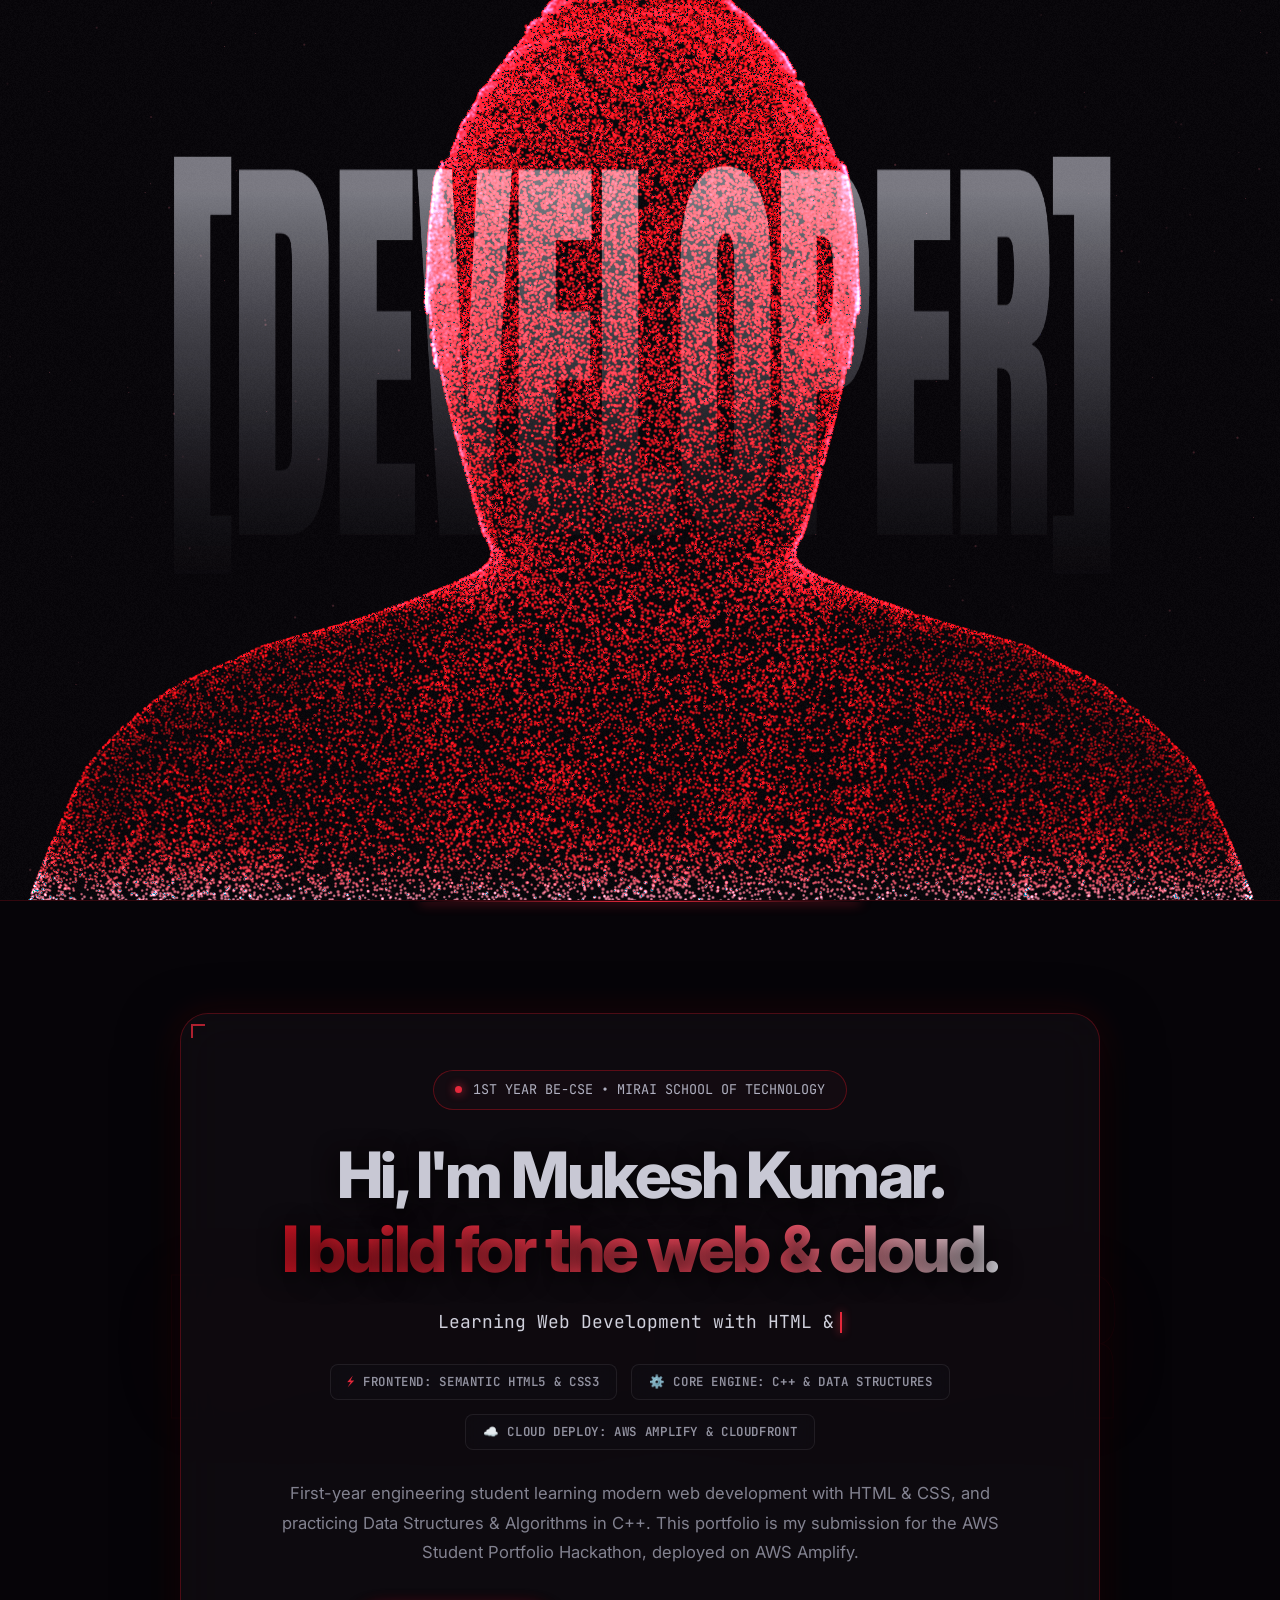
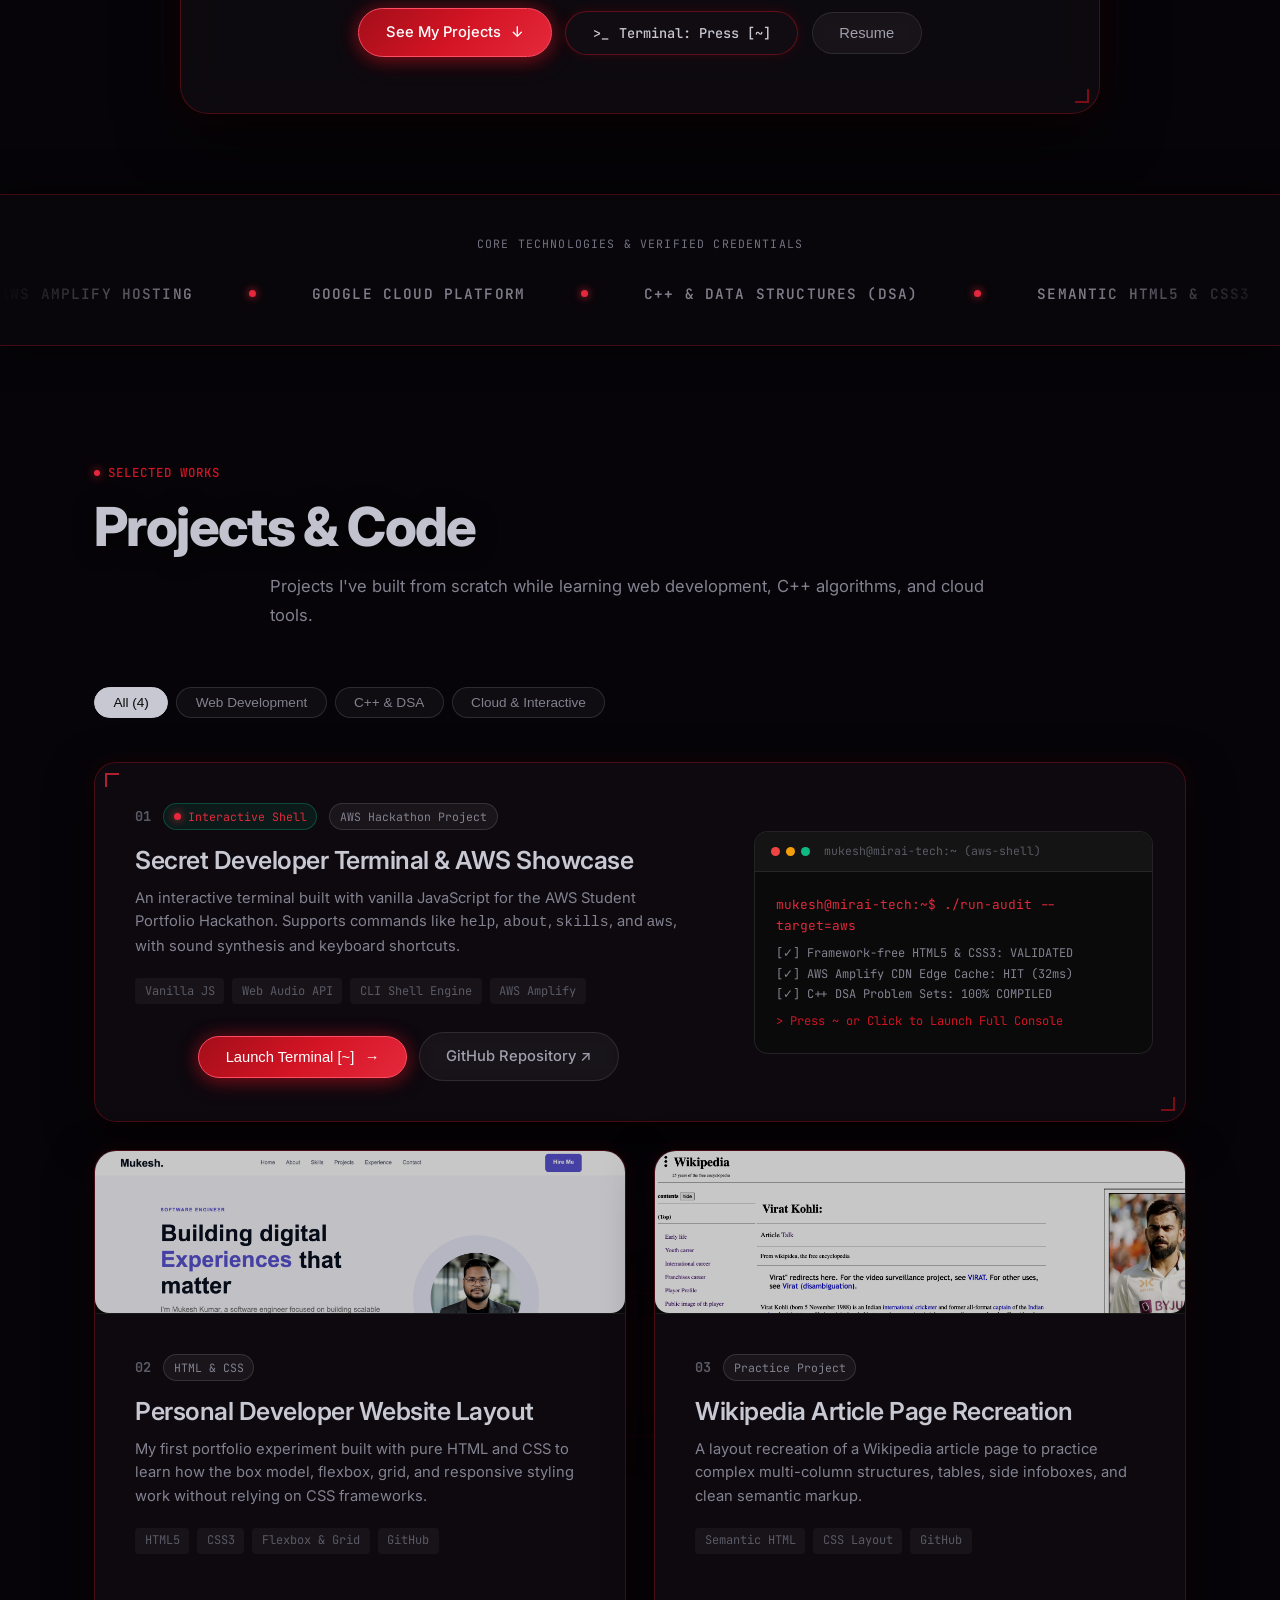
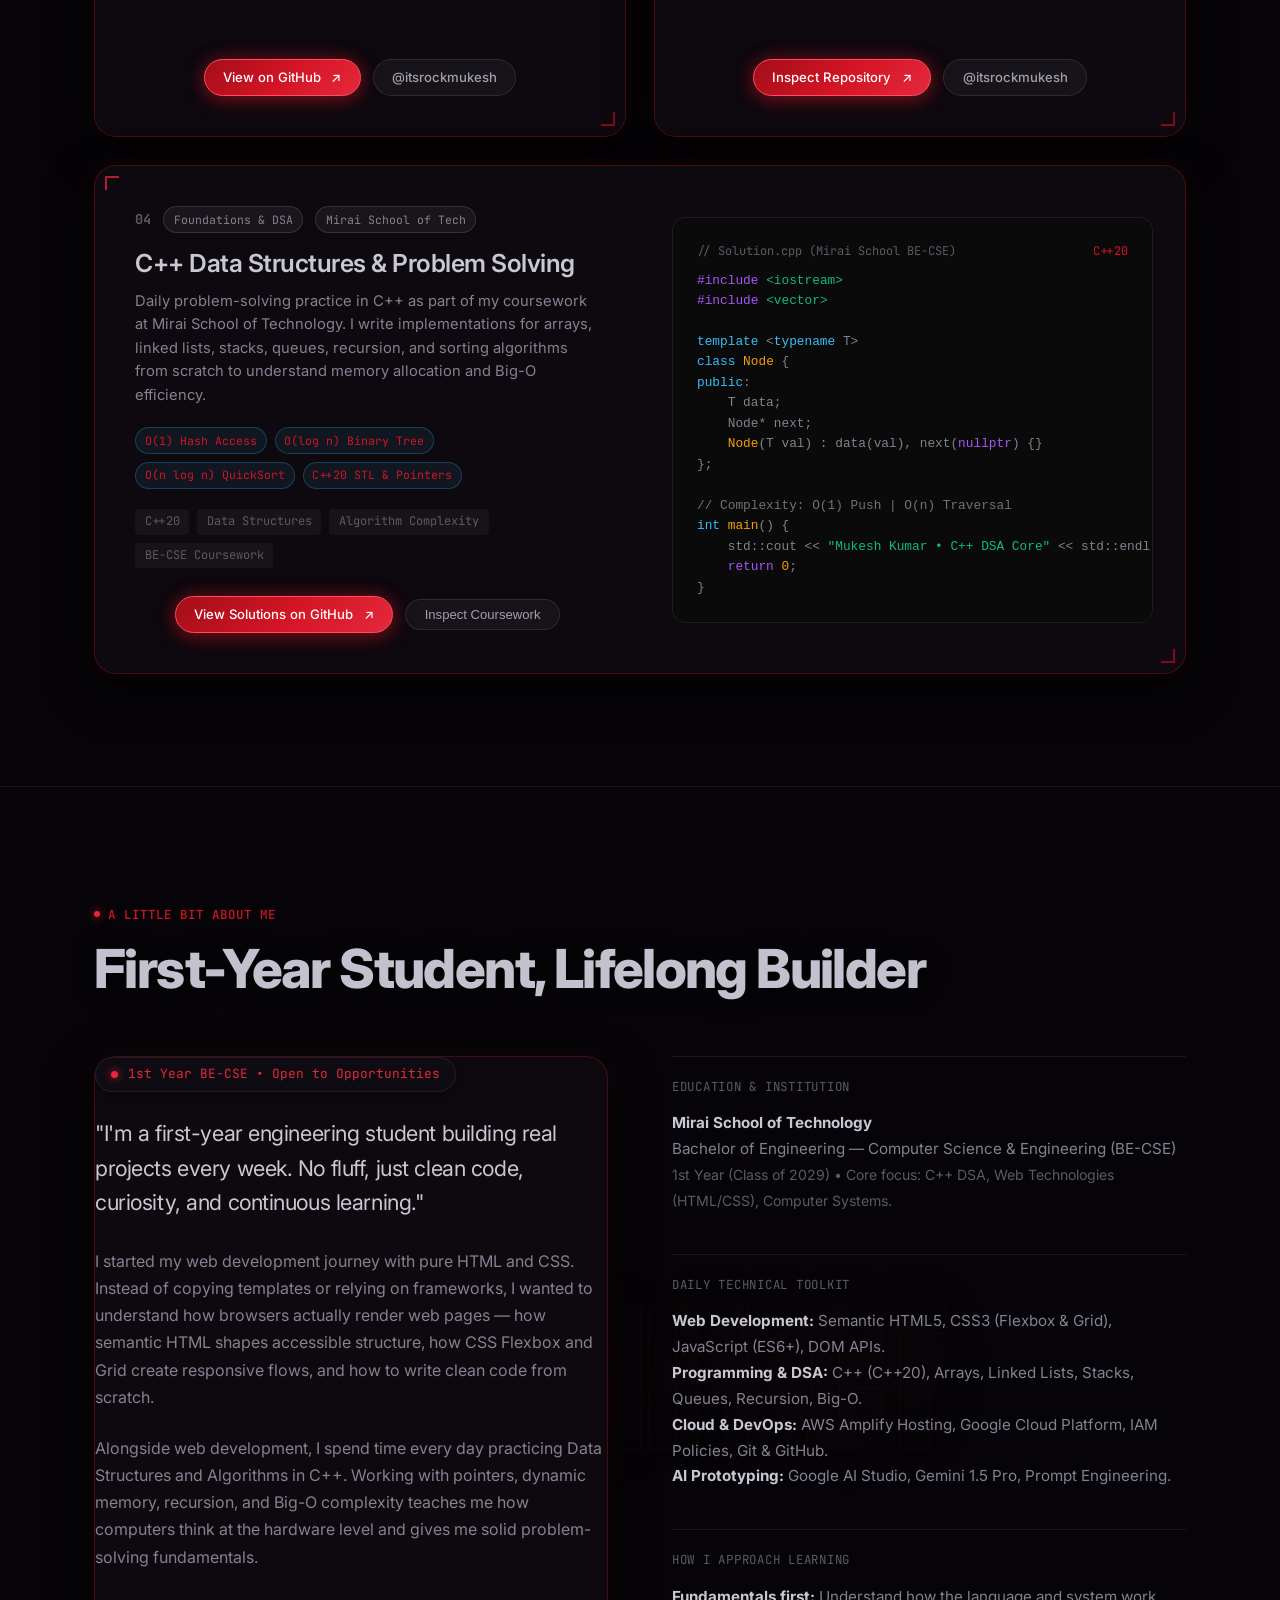
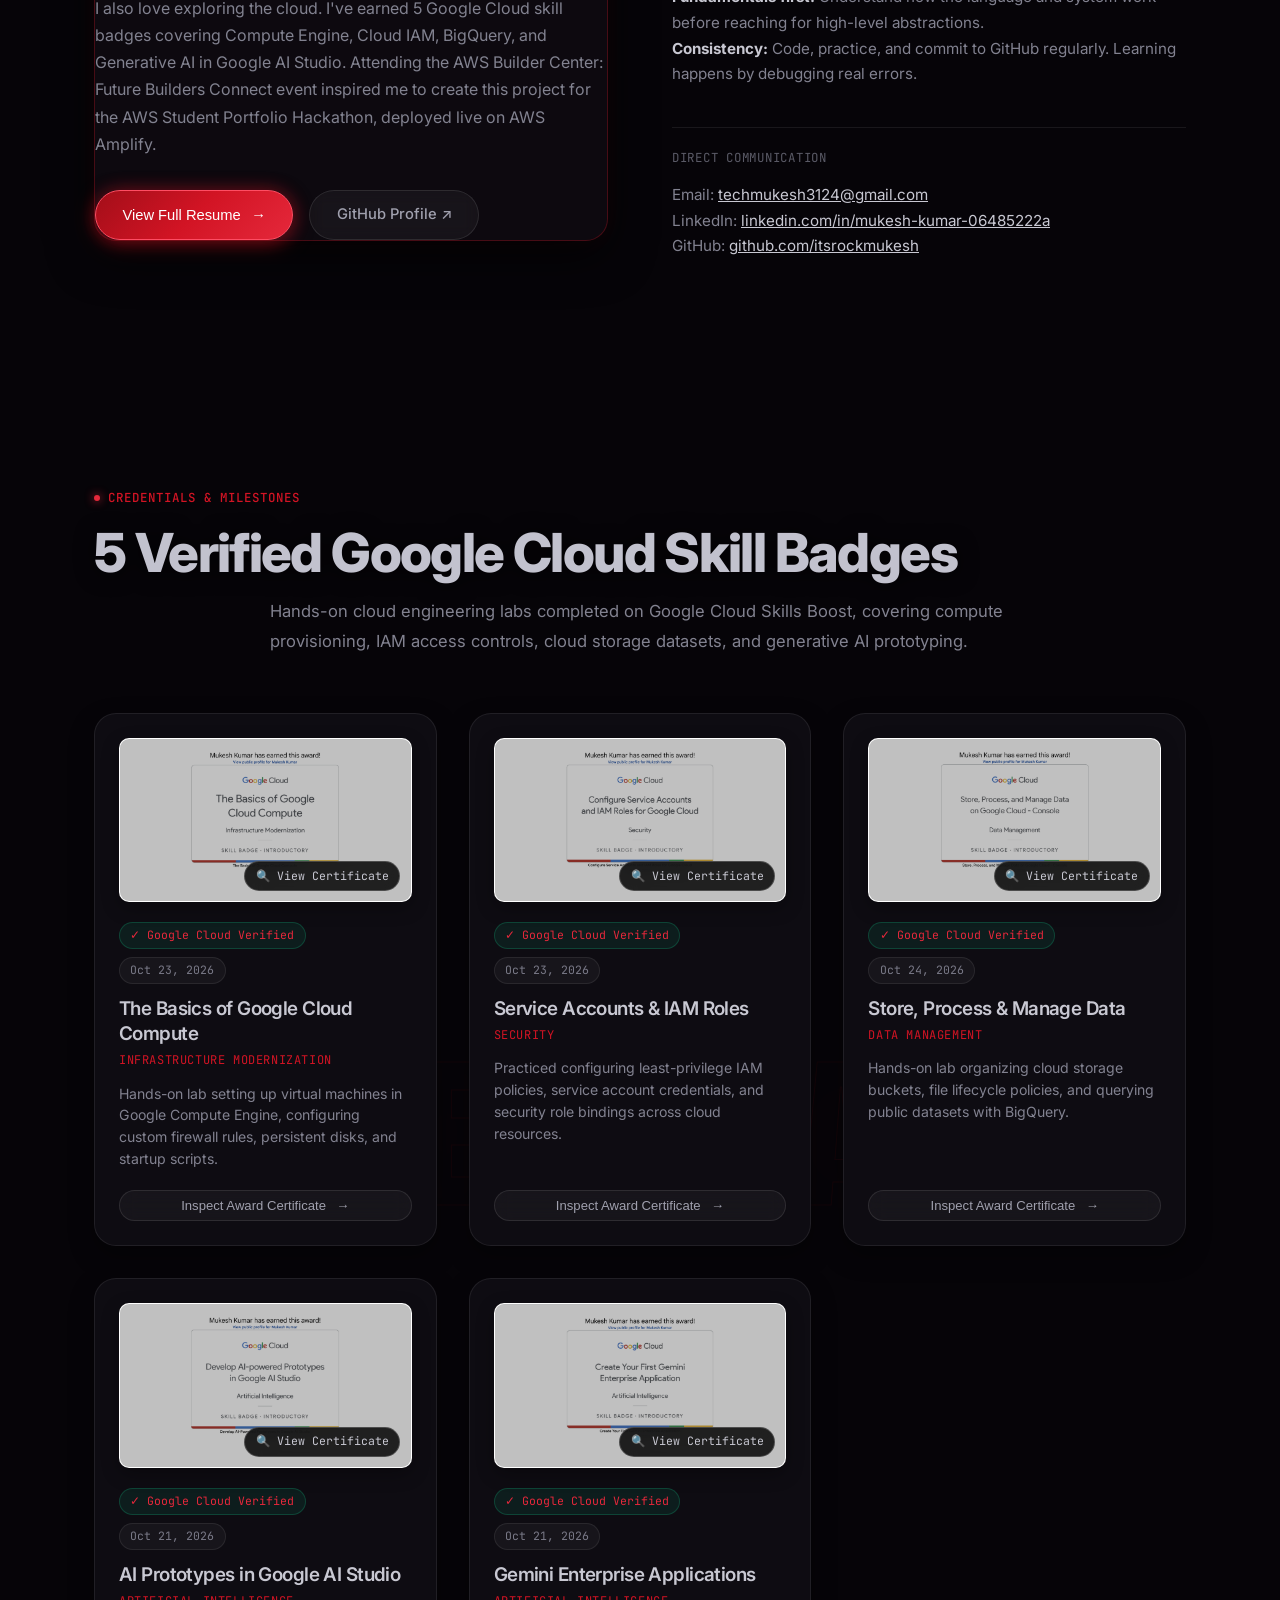
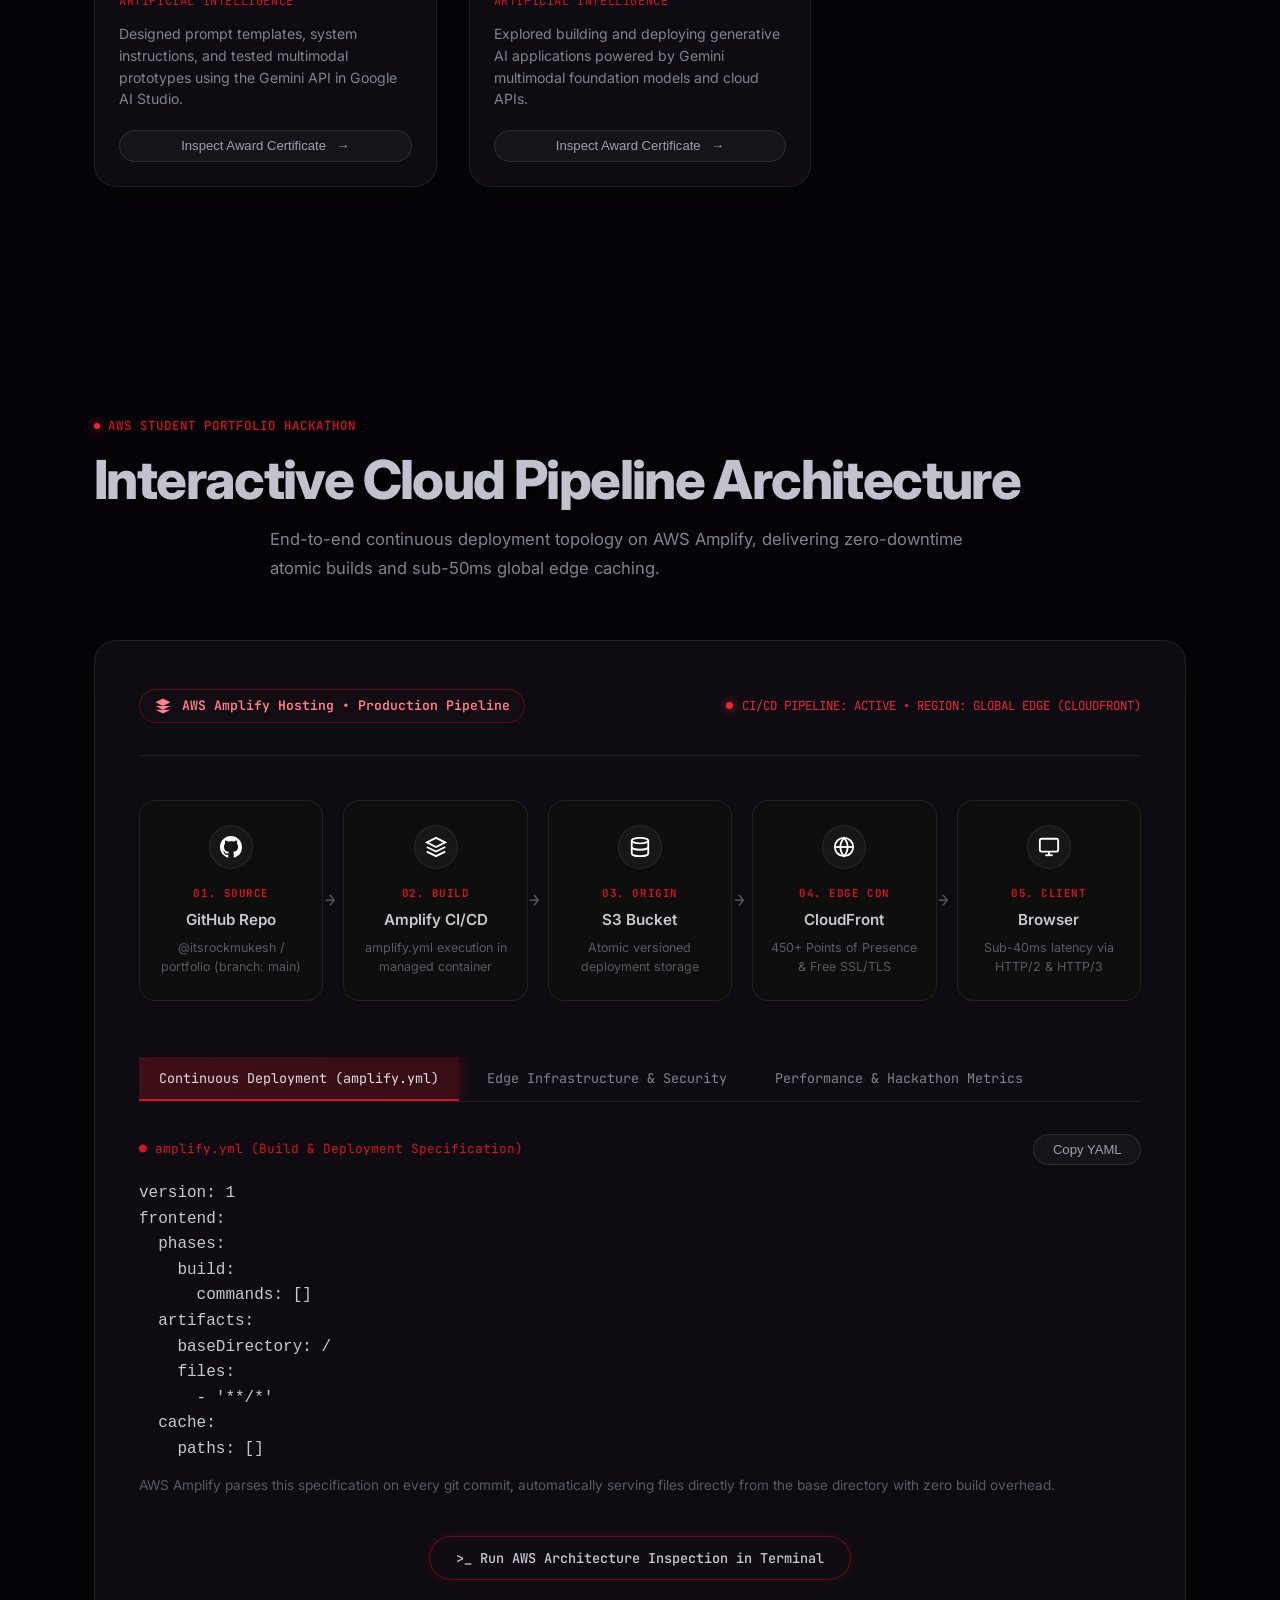
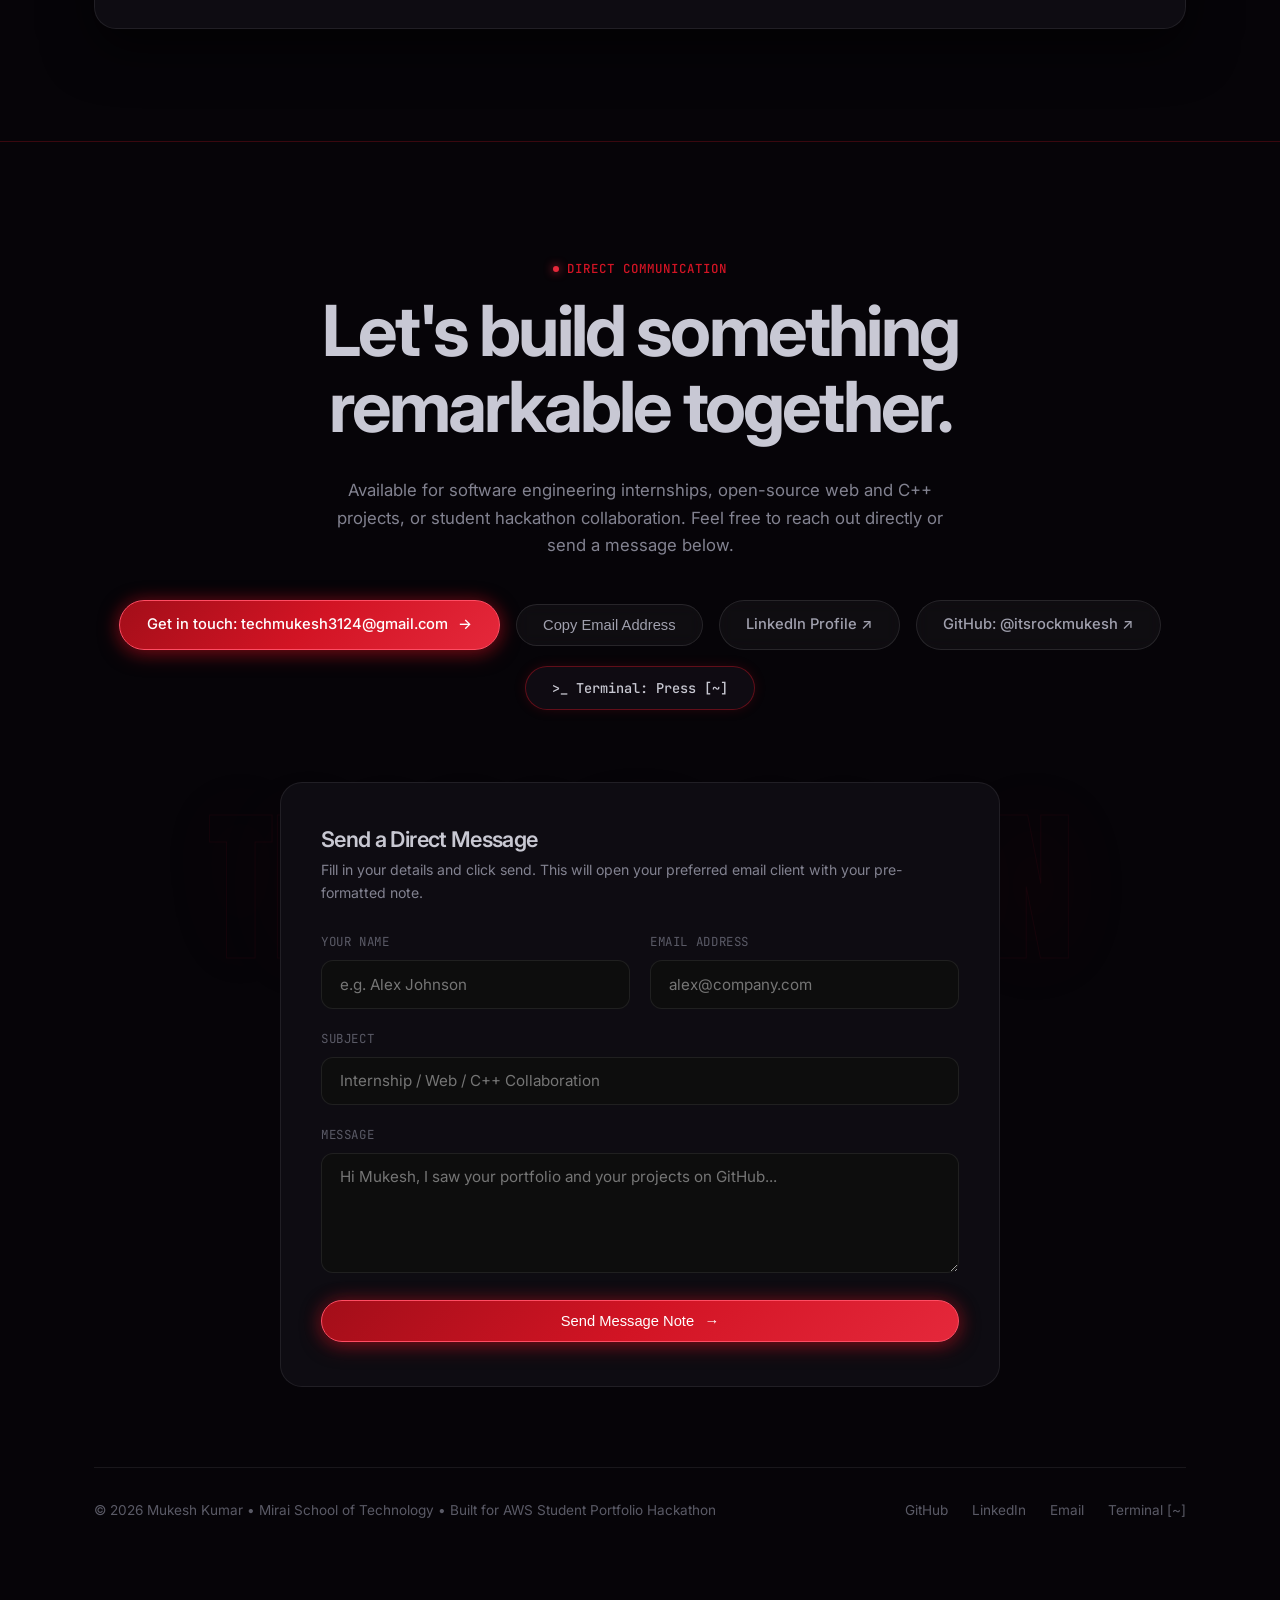
==== commit 5ea9dafc: "feat: two-step 3D particle photo reveal, target reticle cursor, digital stream audio, and clean dire" ====
--- a/Personal/index.html
+++ b/Personal/index.html
@@ -76,68 +76,81 @@
     }
 
     /* ==========================================================================
-       CUSTOM AWARDS CURSOR (DISCIPLINED CRIMSON & RING)
+       TARGET CURSOR SYSTEM (ADAPTIVE CORNER SPRING RETICLE FROM VIDEO)
        ========================================================================== */
     @media (hover: hover) and (pointer: fine) {
-      body, a, button, input, textarea, select, [role="button"], .scroll-indicator, .tilt-card {
+      *, *::before, *::after, html, body, a, button, input, textarea, select, 
+      [role="button"], label, div, span, p, h1, h2, h3, h4, h5, h6, 
+      canvas, svg, img, section, nav, footer, header, code, pre {
         cursor: none !important;
       }
     }
 
-    #custom-cursor-dot {
+    .target-cursor {
       position: fixed;
+      inset: 0;
+      z-index: 2147483647;
+      pointer-events: none;
+      transition: opacity 0.15s ease-out;
+      --target-cursor-color: #ffffff;
+      --target-cursor-glow: rgba(229, 40, 59, 0.7);
+    }
+
+    .target-cursor__corner {
+      position: absolute;
       top: 0;
       left: 0;
-      width: 7px;
-      height: 7px;
-      background: #e5283b;
-      border-radius: 50%;
-      pointer-events: none;
-      z-index: 9999999;
-      transform: translate(-50%, -50%);
-      box-shadow: 0 0 8px #e5283b, 0 0 2px #ffffff;
-      transition: width 0.18s ease, height 0.18s ease, background-color 0.18s ease, opacity 0.25s ease;
-    }
-
-    #custom-cursor-ring {
-      position: fixed;
+      box-sizing: border-box;
+      border-style: solid;
+      border-color: var(--target-cursor-color, #ffffff);
+      filter: drop-shadow(0 0 6px var(--target-cursor-glow, rgba(229, 40, 59, 0.7)));
+      transform-origin: 0 0;
+      will-change: transform;
+    }
+
+    .target-cursor__dot {
+      position: absolute;
       top: 0;
       left: 0;
-      width: 36px;
-      height: 36px;
-      border: 1.5px solid rgba(229, 40, 59, 0.55);
       border-radius: 50%;
-      pointer-events: none;
-      z-index: 9999998;
-      transform: translate(-50%, -50%);
-      box-shadow: 0 0 12px rgba(163, 14, 25, 0.22);
-      transition: width 0.22s cubic-bezier(0.16, 1, 0.3, 1), 
-                  height 0.22s cubic-bezier(0.16, 1, 0.3, 1), 
-                  border-color 0.22s ease, 
-                  background-color 0.22s ease,
-                  opacity 0.25s ease;
-    }
-
-    body.cursor-hover #custom-cursor-ring {
-      width: 54px;
-      height: 54px;
-      border-color: rgba(229, 40, 59, 0.85);
-      background-color: rgba(229, 40, 59, 0.12);
-      box-shadow: 0 0 20px rgba(229, 40, 59, 0.4);
-    }
-
-    body.cursor-hover #custom-cursor-dot {
-      width: 4px;
-      height: 4px;
-      background: #ffffff;
-      box-shadow: 0 0 6px #ffffff;
-    }
-
-    body.cursor-active #custom-cursor-ring {
-      width: 28px;
-      height: 28px;
-      border-color: #ff334b;
-      background-color: rgba(229, 40, 59, 0.25);
+      background: var(--target-cursor-color, #ffffff);
+      box-shadow: 0 0 10px var(--target-cursor-glow, rgba(229, 40, 59, 0.95)), 0 0 3px #ffffff;
+      will-change: transform;
+    }
+
+    .target-cursor__label {
+      position: absolute;
+      top: 0;
+      left: 0;
+      color: #ffffff;
+      font-family: var(--font-mono, 'JetBrains Mono', monospace);
+      font-size: 10px;
+      font-weight: 700;
+      letter-spacing: 0.08em;
+      text-transform: uppercase;
+      line-height: 1;
+      white-space: nowrap;
+      opacity: 0;
+      will-change: transform, opacity;
+      padding: 3px 8px;
+      background: rgba(14, 10, 18, 0.92);
+      border: 1px solid rgba(229, 40, 59, 0.6);
+      border-radius: 4px;
+      backdrop-filter: blur(8px);
+      -webkit-backdrop-filter: blur(8px);
+      box-shadow: 0 4px 14px rgba(0, 0, 0, 0.7);
+    }
+
+    /* Pulse effect on scroll indicator when photo is ready to scroll into website */
+    .scroll-indicator.ready-bounce {
+      animation: indicatorBounce 1.4s infinite ease-in-out;
+      border-color: rgba(229, 40, 59, 0.8) !important;
+      box-shadow: 0 0 16px rgba(229, 40, 59, 0.4) !important;
+    }
+
+    @keyframes indicatorBounce {
+      0%, 100% { transform: translateX(-50%) translateY(0); }
+      50% { transform: translateX(-50%) translateY(6px); }
     }
 
     /* ==========================================================================
@@ -194,15 +207,59 @@
       box-shadow: 0 0 14px rgba(210, 20, 36, 0.35) !important;
     }
 
-    /* Secret Terminal Hint pill: replace green dot with crimson */
+    /* Secret Terminal Hint pill: crimson accents, hidden until photo reveal completes */
     .secret-terminal-hint {
+      position: fixed;
+      bottom: 1.75rem;
+      right: 1.75rem;
+      z-index: 999;
+      display: flex;
+      align-items: center;
+      gap: 0.75rem;
+      padding: 0.6rem 1.15rem;
+      border-radius: var(--radius-pill);
       background: rgba(16, 12, 18, 0.8) !important;
-      border-color: rgba(210, 20, 36, 0.35) !important;
+      backdrop-filter: blur(14px);
+      -webkit-backdrop-filter: blur(14px);
+      border: 1px solid rgba(210, 20, 36, 0.35) !important;
       color: #a0a0ae !important;
-    }
-    .hint-status-dot {
+      cursor: pointer;
+      box-shadow: 0 10px 30px rgba(0, 0, 0, 0.5);
+      transition: opacity 0.45s cubic-bezier(0.16, 1, 0.3, 1), transform 0.45s cubic-bezier(0.16, 1, 0.3, 1), border-color 0.2s !important;
+    }
+    .secret-terminal-hint.hint-hidden {
+      opacity: 0 !important;
+      pointer-events: none !important;
+      transform: translateY(35px) scale(0.92) !important;
+    }
+    .hint-status-dot, .secret-terminal-hint .hint-dot {
       background: #e5283b !important;
       box-shadow: 0 0 8px #e5283b !important;
+    }
+    .secret-terminal-hint .hint-key {
+      font-family: var(--font-mono);
+      font-size: 0.75rem;
+      padding: 0.15rem 0.45rem;
+      background: rgba(229, 40, 59, 0.15);
+      border: 1px solid rgba(229, 40, 59, 0.35);
+      border-radius: 4px;
+      color: #ffffff;
+      font-weight: 700;
+      transition: all 0.2s ease;
+    }
+    .secret-terminal-hint.pulse-hint {
+      animation: hintPillPulse 0.6s cubic-bezier(0.2, 0.8, 0.2, 1) !important;
+    }
+    .secret-terminal-hint.pulse-hint .hint-key {
+      background: #e5283b !important;
+      color: #ffffff !important;
+      transform: scale(1.2);
+      box-shadow: 0 0 14px rgba(229, 40, 59, 0.9);
+    }
+    @keyframes hintPillPulse {
+      0% { transform: scale(1); box-shadow: 0 0 0 rgba(229, 40, 59, 0.4); }
+      50% { transform: scale(1.08); box-shadow: 0 0 24px rgba(229, 40, 59, 0.85); border-color: rgba(229, 40, 59, 0.9) !important; }
+      100% { transform: scale(1); box-shadow: 0 10px 30px rgba(0, 0, 0, 0.5); }
     }
 
     /* ==========================================================================
@@ -236,19 +293,21 @@
       transition: opacity 0.3s ease;
     }
 
-    /* Pinned Scroll Track: 140vh travel distance for 3D dot-to-photo reveal */
+    /* Pinned Hero Stage (100vh) */
     .hero-scroll-track {
       position: relative;
       width: 100%;
       height: 100vh;
       background: #060408;
       z-index: 3;
+      overflow: hidden;
     }
 
     .hero-sticky-stage {
-      position: relative;
-      width: 100vw;
-      height: 100vh;
+      position: absolute;
+      inset: 0;
+      width: 100%;
+      height: 100%;
       overflow: hidden;
       z-index: 3;
     }
@@ -272,7 +331,7 @@
       mix-blend-mode: overlay;
     }
 
-    /* Preloader Ring */
+    /* Preloader Ring (Direct Clean Loading Screen) */
     #preloader {
       position: absolute;
       inset: 0;
@@ -281,7 +340,7 @@
       display: flex;
       align-items: center;
       justify-content: center;
-      transition: opacity 0.8s cubic-bezier(0.16, 1, 0.3, 1), visibility 0.8s;
+      transition: opacity 0.6s cubic-bezier(0.16, 1, 0.3, 1), visibility 0.6s;
     }
 
     #preloader.hidden {
@@ -427,10 +486,11 @@
     .hero-intro-section {
       position: relative;
       z-index: 10;
-      background: transparent;
+      background: #060408;
       padding: 7rem 1.5rem 5rem 1.5rem;
       border-top: 1px solid rgba(210, 20, 36, 0.22);
       overflow: hidden;
+      margin-top: 0;
     }
 
     .hero-intro-section::before {
@@ -899,9 +959,15 @@
        NAVIGATION BAR (HEYKUBA FLOATING PILL NAVBAR)
        ========================================================================== -->
   
-  <!-- Custom Luxury Awwwards Cursor Elements -->
-  <div id="custom-cursor-dot"></div>
-  <div id="custom-cursor-ring"></div>
+  <!-- Target Cursor System (Adaptive Corner Spring Reticle from Video) -->
+  <div id="target-cursor" class="target-cursor" aria-hidden="true">
+    <span class="target-cursor__corner" id="tc-corner-0"></span>
+    <span class="target-cursor__corner" id="tc-corner-1"></span>
+    <span class="target-cursor__corner" id="tc-corner-2"></span>
+    <span class="target-cursor__corner" id="tc-corner-3"></span>
+    <span class="target-cursor__dot" id="custom-cursor-dot"></span>
+    <span class="target-cursor__label" id="tc-label"></span>
+  </div>
 
   <nav class="navbar navbar-hidden" id="navbar">
     <div class="container">
@@ -929,9 +995,9 @@
           </svg>
         </button>
 
-        <!-- Quick Terminal Launcher in Nav -->
-        <button id="nav-terminal-trigger" class="btn-pill btn-pill-terminal btn-sm" title="Open Secret Terminal (~)">
-          <span>&gt;_</span> Terminal
+        <!-- Quick Terminal Hint in Nav -->
+        <button id="nav-terminal-trigger" class="btn-pill btn-pill-terminal btn-sm" title="Hint: Press [~] on keyboard to open terminal">
+          <span>&gt;_</span> Terminal [~]
         </button>
 
         <!-- Resume Modal Trigger -->
@@ -953,11 +1019,14 @@
 
   <!-- ==========================================================================
        CREATIVE INTERACTIVE FEATURE — FLOATING TERMINAL HINT PILL
+       Shows only hint to open (Press ~). Hidden during initial photo reveal stage,
+       and automatically slides up when photo reveal completes & we go to next page!
        ========================================================================== -->
-  <div id="terminal-hint-trigger" class="secret-terminal-hint" title="Click or press ~ key to launch terminal">
+  <div id="terminal-hint-trigger" class="secret-terminal-hint hint-hidden" title="Hint: Press [~] on keyboard to open terminal">
     <div class="hint-dot"></div>
-    <span class="hint-text">Secret Terminal</span>
+    <span class="hint-text">Hint: Press</span>
     <span class="hint-key">~</span>
+    <span class="hint-text">for Terminal</span>
   </div>
 
   <main>
@@ -985,17 +1054,6 @@
             <circle id="ring-bar" class="ring-progress" cx="50" cy="50" r="46"></circle>
           </svg>
           <div id="ring-pct" class="ring-text">0%</div>
-        </div>
-      </div>
-
-      <!-- Scroll Indicator Pill -->
-      <div id="ui-container">
-        <div id="scrollIndicator" class="scroll-indicator">
-          <span class="scroll-dot"></span>
-          <span id="scrollLabel">Scroll to reveal photo</span>
-          <div class="scroll-progress-bar">
-            <div id="scrollThumb" class="scroll-progress-thumb"></div>
-          </div>
         </div>
       </div>
     </div>
@@ -1053,9 +1111,9 @@
             <span class="btn-arrow">↓</span>
           </a>
 
-          <button id="hero-terminal-trigger" class="btn-pill btn-pill-terminal">
+          <button id="hero-terminal-trigger" class="btn-pill btn-pill-terminal" title="Hint: Press [~] on keyboard to open terminal">
             <span>&gt;_</span>
-            <span>Open Terminal [~]</span>
+            <span>Terminal: Press [~]</span>
           </button>
 
           <button class="btn-pill btn-pill-secondary trigger-resume-modal">
@@ -1782,8 +1840,8 @@
             <span>GitHub: @itsrockmukesh ↗</span>
           </a>
 
-          <button class="btn-pill btn-pill-terminal" onclick="window.openSecretTerminal();">
-            <span>&gt;_ Secret Terminal [~]</span>
+          <button class="btn-pill btn-pill-terminal" onclick="window.showTerminalHint ? window.showTerminalHint() : null;">
+            <span>&gt;_ Terminal: Press [~]</span>
           </button>
         </div>
 
@@ -1836,7 +1894,7 @@
             <a href="https://github.com/itsrockmukesh" target="_blank" rel="noopener noreferrer">GitHub</a>
             <a href="https://www.linkedin.com/in/mukesh-kumar-06485222a" target="_blank" rel="noopener noreferrer">LinkedIn</a>
             <a href="mailto:techmukesh3124@gmail.com">Email</a>
-            <button style="background:none; border:none; color:inherit; font:inherit; cursor:pointer;" onclick="window.openSecretTerminal();">Terminal [~]</button>
+            <button style="background:none; border:none; color:inherit; font:inherit; cursor:pointer;" onclick="window.showTerminalHint ? window.showTerminalHint() : null;">Terminal [~]</button>
           </div>
         </div>
       </div>
@@ -2055,15 +2113,17 @@
     let targetRevealProgress = 0.0;
     let revealProgress = 0.0; // 0.0 = dots mode, 1.0 = photo revealed
 
+    let photoMaterial = null;
+    let bannerMaterial = null;
+    let dotsMaterial = null;
+    let dustMaterial = null;
+    let dotsPoints = null;
+
     // --- DOM Elements ---
     const canvas = document.getElementById('webgl-canvas');
     const preloader = document.getElementById('preloader');
     const ringBar = document.getElementById('ring-bar');
     const ringPct = document.getElementById('ring-pct');
-    const uiContainer = document.getElementById('ui-container');
-    const scrollIndicator = document.getElementById('scrollIndicator');
-    const scrollThumb = document.getElementById('scrollThumb');
-    const scrollLabel = document.getElementById('scrollLabel');
     const filmGrain = document.getElementById('film-grain');
     const heroStageEl = document.getElementById('hero');
     const navbarEl = document.getElementById('navbar');
@@ -2095,32 +2155,228 @@
     }
     initFilmGrain();
 
+    // ==========================================================================
+    // CYBER AUDIO ENGINE: ENVATO "SCROLL DATA 04" & TACTILE AUDIO FEEDBACK
+    // Preloads immediately on startup so audio is decoded & ready in memory!
+    // Unlocks seamlessly on the very first user interaction or enter click.
+    // ==========================================================================
+    let revealAudioCtx = null;
+    let scrollDataBuffer = null;
+    let scrollDataSource = null;
+    let scrollDataGain = null;
+    let scrollDataFilter = null;
+    let isScrollDataPlaying = false;
+    let isAudioLoading = false;
+    let lastRevealTime = performance.now();
+    let revealVelocity = 0.0;
+    let userHasInteracted = false;
+
+    function initRevealAudio() {
+      if (revealAudioCtx) return;
+      try {
+        const AudioContext = window.AudioContext || window.webkitAudioContext;
+        if (!AudioContext) return;
+        revealAudioCtx = new AudioContext();
+        window.scrollAudioCtx = revealAudioCtx;
+        window.initScrollAudio = initRevealAudio;
+
+        // Preload Envato "Scroll Data 04" audio track immediately
+        loadScrollDataAudio();
+      } catch (e) {
+        console.warn("Reveal audio error:", e);
+      }
+    }
+    window.initScrollAudio = initRevealAudio;
+
+    function loadScrollDataAudio() {
+      if (scrollDataBuffer || isAudioLoading || !revealAudioCtx) return;
+      isAudioLoading = true;
+      fetch('assets/scroll-data.m4a')
+        .then(response => {
+          if (!response.ok) throw new Error('HTTP ' + response.status);
+          return response.arrayBuffer();
+        })
+        .then(buf => revealAudioCtx.decodeAudioData(buf))
+        .then(decoded => {
+          scrollDataBuffer = decoded;
+          isAudioLoading = false;
+          setupScrollDataNodes();
+        })
+        .catch(err => {
+          console.warn('Scroll data audio load/decode error:', err);
+          isAudioLoading = false;
+        });
+    }
+
+    function setupScrollDataNodes() {
+      if (!revealAudioCtx || !scrollDataBuffer || isScrollDataPlaying) return;
+      try {
+        scrollDataSource = revealAudioCtx.createBufferSource();
+        scrollDataSource.buffer = scrollDataBuffer;
+        scrollDataSource.loop = true;
+
+        scrollDataFilter = revealAudioCtx.createBiquadFilter();
+        scrollDataFilter.type = 'highpass';
+        scrollDataFilter.frequency.setValueAtTime(110.0, revealAudioCtx.currentTime);
+
+        scrollDataGain = revealAudioCtx.createGain();
+        scrollDataGain.gain.setValueAtTime(0.0001, revealAudioCtx.currentTime);
+
+        scrollDataSource.connect(scrollDataFilter);
+        scrollDataFilter.connect(scrollDataGain);
+        scrollDataGain.connect(revealAudioCtx.destination);
+
+        scrollDataSource.start(0);
+        isScrollDataPlaying = true;
+      } catch (e) {
+        console.warn('setupScrollDataNodes error:', e);
+      }
+    }
+
+    function unlockAudio() {
+      userHasInteracted = true;
+      if (window.portfolioAudioMuted) return;
+      if (!revealAudioCtx) initRevealAudio();
+      if (revealAudioCtx && revealAudioCtx.state === 'suspended') {
+        revealAudioCtx.resume().then(() => {
+          if (revealAudioCtx.state === 'running') {
+            removeAudioUnlockListeners();
+          }
+        }).catch(() => {});
+      }
+    }
+    window.unlockAudio = unlockAudio;
+
+    const AUDIO_UNLOCK_EVENTS = [
+      'click', 'pointerdown', 'pointermove', 'mousedown', 'mouseup',
+      'touchstart', 'touchend', 'touchmove', 'keydown', 'wheel', 'scroll', 'mousemove'
+    ];
+
+    function handleAudioUnlockEvent() {
+      unlockAudio();
+    }
+
+    function removeAudioUnlockListeners() {
+      AUDIO_UNLOCK_EVENTS.forEach(evt => {
+        window.removeEventListener(evt, handleAudioUnlockEvent, { capture: true });
+      });
+    }
+
+    AUDIO_UNLOCK_EVENTS.forEach(evt => {
+      window.addEventListener(evt, handleAudioUnlockEvent, { capture: true, passive: true });
+    });
+
+    // Subtle tactile click sound on cursor press / enter
+    function playTactileClick() {
+      if (window.portfolioAudioMuted) return;
+      if (!revealAudioCtx) initRevealAudio();
+      if (revealAudioCtx && revealAudioCtx.state === 'suspended') revealAudioCtx.resume();
+      if (!revealAudioCtx || revealAudioCtx.state !== 'running') return;
+      try {
+        const t = revealAudioCtx.currentTime;
+        const osc = revealAudioCtx.createOscillator();
+        const gain = revealAudioCtx.createGain();
+        osc.type = 'triangle';
+        osc.frequency.setValueAtTime(1150, t);
+        osc.frequency.exponentialRampToValueAtTime(320, t + 0.024);
+        gain.gain.setValueAtTime(0.022, t);
+        gain.gain.exponentialRampToValueAtTime(0.0001, t + 0.025);
+        osc.connect(gain);
+        gain.connect(revealAudioCtx.destination);
+        osc.start(t);
+        osc.stop(t + 0.026);
+      } catch (e) {}
+    }
+
+    // Subtle lock-on blip when snapping to targets
+    function playTactileHover() {
+      if (window.portfolioAudioMuted) return;
+      if (!revealAudioCtx) initRevealAudio();
+      if (revealAudioCtx && revealAudioCtx.state === 'suspended') revealAudioCtx.resume();
+      if (!revealAudioCtx || revealAudioCtx.state !== 'running') return;
+      try {
+        const t = revealAudioCtx.currentTime;
+        const osc = revealAudioCtx.createOscillator();
+        const gain = revealAudioCtx.createGain();
+        osc.type = 'sine';
+        osc.frequency.setValueAtTime(1280, t);
+        osc.frequency.exponentialRampToValueAtTime(1540, t + 0.018);
+        gain.gain.setValueAtTime(0.014, t);
+        gain.gain.exponentialRampToValueAtTime(0.0001, t + 0.02);
+        osc.connect(gain);
+        gain.connect(revealAudioCtx.destination);
+        osc.start(t);
+        osc.stop(t + 0.022);
+      } catch (e) {}
+    }
+
+    // ONLY called during photo reveal scrolling!
+    function handleRevealSound(delta) {
+      if (window.portfolioAudioMuted) return;
+      unlockAudio();
+      if (revealAudioCtx && revealAudioCtx.state === 'suspended') {
+        revealAudioCtx.resume().catch(() => {});
+      }
+      if (!revealAudioCtx) return;
+
+      if (!scrollDataBuffer && !isAudioLoading) {
+        loadScrollDataAudio();
+      } else if (scrollDataBuffer && !isScrollDataPlaying) {
+        setupScrollDataNodes();
+      }
+
+      const now = performance.now();
+      const dt = Math.max(1, now - lastRevealTime);
+      revealVelocity = Math.min(1.0, (Math.abs(delta || 0) / dt) * 0.28);
+      lastRevealTime = now;
+    }
+    window.handleScrollSound = handleRevealSound;
+
+    // Immediately kick off preload so audio is ready in memory
+    initRevealAudio();
+
     // --- Three.js Setup ---
-    const renderer = new THREE.WebGLRenderer({
-      canvas: canvas,
-      antialias: true,
-      alpha: true,
-      powerPreference: 'high-performance'
-    });
-    renderer.setPixelRatio(Math.min(window.devicePixelRatio, 2.0));
-    renderer.setSize(window.innerWidth, window.innerHeight);
-
-    const scene = new THREE.Scene();
+    let renderer = null;
+    let scene = null;
+    let camera = null;
+    let webglSupported = false;
 
     // Orthographic Camera: portrait is 12% larger than fit-to-height
     const VISIBLE_HEIGHT = PHOTO_H / 1.12; // 514.2857
-    const camera = new THREE.OrthographicCamera(
-      -VISIBLE_HEIGHT / 2, VISIBLE_HEIGHT / 2,
-      VISIBLE_HEIGHT / 2, -VISIBLE_HEIGHT / 2,
-      0.1, 2000.0
-    );
-    camera.position.set(512.0, 288.0, 600.0);
-    camera.lookAt(512.0, 288.0, 0.0);
-
     let visW = VISIBLE_HEIGHT * (window.innerWidth / window.innerHeight);
     let bannerMesh = null;
 
+    try {
+      renderer = new THREE.WebGLRenderer({
+        canvas: canvas,
+        antialias: true,
+        alpha: true,
+        powerPreference: 'high-performance'
+      });
+      renderer.setPixelRatio(Math.min(window.devicePixelRatio, 2.0));
+      renderer.setSize(window.innerWidth, window.innerHeight);
+
+      scene = new THREE.Scene();
+
+      camera = new THREE.OrthographicCamera(
+        -VISIBLE_HEIGHT / 2, VISIBLE_HEIGHT / 2,
+        VISIBLE_HEIGHT / 2, -VISIBLE_HEIGHT / 2,
+        0.1, 2000.0
+      );
+      camera.position.set(512.0, 288.0, 600.0);
+      camera.lookAt(512.0, 288.0, 0.0);
+      webglSupported = true;
+    } catch (e) {
+      console.warn("WebGL initialization warning (hardware acceleration not active):", e);
+      if (preloader) preloader.style.display = 'none';
+      document.body.classList.remove('hero-locked');
+      if (navbarEl) navbarEl.classList.remove('navbar-hidden');
+      isLoaded = true;
+      window.isLoaded = true;
+    }
+
     function updateCamera() {
+      if (!renderer || !camera) return;
       const w = window.innerWidth;
       const h = window.innerHeight;
       renderer.setSize(w, h);
@@ -2138,63 +2394,64 @@
       }
     }
     window.addEventListener('resize', updateCamera);
-    updateCamera();
-
-    // --- Materials & Shaders ---
-
-    // 1. Photo Texture Loader
-    const textureLoader = new THREE.TextureLoader();
-    const photoTexture = textureLoader.load('./photo_cutout.png');
-    photoTexture.minFilter = THREE.LinearFilter;
-    photoTexture.magFilter = THREE.LinearFilter;
-    photoTexture.generateMipmaps = false;
-
-    // 2. Banner Canvas ([DEVELOPER] in Previous Bold Sans-Serif font)
-    const bannerCanvas = document.createElement('canvas');
-    bannerCanvas.width = 2048;
-    bannerCanvas.height = 420;
-    const bCtx = bannerCanvas.getContext('2d');
-    
-    function drawBannerText(isCrimson = 0.0) {
-      bCtx.clearRect(0, 0, bannerCanvas.width, bannerCanvas.height);
-      bCtx.font = '900 340px Anton, sans-serif';
-      bCtx.textAlign = 'center';
-      bCtx.textBaseline = 'middle';
-      bCtx.letterSpacing = '-0.02em';
+    if (webglSupported) updateCamera();
+
+    if (webglSupported) {
+      // --- Materials & Shaders ---
+
+      // 1. Photo Texture Loader
+      const textureLoader = new THREE.TextureLoader();
+      const photoTexture = textureLoader.load('./photo_cutout.png');
+      photoTexture.minFilter = THREE.LinearFilter;
+      photoTexture.magFilter = THREE.LinearFilter;
+      photoTexture.generateMipmaps = false;
+
+      // 2. Banner Canvas ([DEVELOPER] in Previous Bold Sans-Serif font)
+      const bannerCanvas = document.createElement('canvas');
+      bannerCanvas.width = 2048;
+      bannerCanvas.height = 420;
+      const bCtx = bannerCanvas.getContext('2d');
       
-      const grad = bCtx.createLinearGradient(0, 40, 0, 380);
-      if (isCrimson <= 0.01) {
-        grad.addColorStop(0.0, 'rgba(160, 160, 170, 0.75)');
-        grad.addColorStop(0.5, 'rgba(95, 95, 105, 0.40)');
-        grad.addColorStop(1.0, 'rgba(15, 12, 18, 0.02)');
-      } else {
-        const c1 = THREE.MathUtils.lerp(160, 185, isCrimson);
-        const c2 = THREE.MathUtils.lerp(160, 14, isCrimson);
-        const c3 = THREE.MathUtils.lerp(170, 28, isCrimson);
-        grad.addColorStop(0.0, `rgba(${c1|0}, ${c2|0}, ${c3|0}, 0.85)`);
-        grad.addColorStop(0.5, `rgba(${(c1*0.45)|0}, ${(c2*0.4)|0}, ${(c3*0.4)|0}, 0.45)`);
-        grad.addColorStop(1.0, 'rgba(8, 5, 10, 0.02)');
-      }
-      bCtx.fillStyle = grad;
-      bCtx.fillText('[DEVELOPER]', bannerCanvas.width / 2, bannerCanvas.height / 2 + 10);
-    }
-        drawBannerText(0.0);
-    if (document.fonts) {
-      document.fonts.load('340px Anton').then(() => {
-        drawBannerText(0.0);
-        if (bannerTexture) bannerTexture.needsUpdate = true;
-      });
-      document.fonts.ready.then(() => {
-        drawBannerText(0.0);
-        if (bannerTexture) bannerTexture.needsUpdate = true;
-      });
-    }
-
-    const bannerTexture = new THREE.CanvasTexture(bannerCanvas);
-    bannerTexture.minFilter = THREE.LinearFilter;
-
-    // Banner Shader Material
-    const bannerMaterial = new THREE.ShaderMaterial({
+      function drawBannerText(isCrimson = 0.0) {
+        bCtx.clearRect(0, 0, bannerCanvas.width, bannerCanvas.height);
+        bCtx.font = '900 340px Anton, sans-serif';
+        bCtx.textAlign = 'center';
+        bCtx.textBaseline = 'middle';
+        bCtx.letterSpacing = '-0.02em';
+        
+        const grad = bCtx.createLinearGradient(0, 40, 0, 380);
+        if (isCrimson <= 0.01) {
+          grad.addColorStop(0.0, 'rgba(160, 160, 170, 0.75)');
+          grad.addColorStop(0.5, 'rgba(95, 95, 105, 0.40)');
+          grad.addColorStop(1.0, 'rgba(15, 12, 18, 0.02)');
+        } else {
+          const c1 = THREE.MathUtils.lerp(160, 185, isCrimson);
+          const c2 = THREE.MathUtils.lerp(160, 14, isCrimson);
+          const c3 = THREE.MathUtils.lerp(170, 28, isCrimson);
+          grad.addColorStop(0.0, `rgba(${c1|0}, ${c2|0}, ${c3|0}, 0.85)`);
+          grad.addColorStop(0.5, `rgba(${(c1*0.45)|0}, ${(c2*0.4)|0}, ${(c3*0.4)|0}, 0.45)`);
+          grad.addColorStop(1.0, 'rgba(8, 5, 10, 0.02)');
+        }
+        bCtx.fillStyle = grad;
+        bCtx.fillText('[DEVELOPER]', bannerCanvas.width / 2, bannerCanvas.height / 2 + 10);
+      }
+      drawBannerText(0.0);
+      if (document.fonts) {
+        document.fonts.load('340px Anton').then(() => {
+          drawBannerText(0.0);
+          if (bannerTexture) bannerTexture.needsUpdate = true;
+        });
+        document.fonts.ready.then(() => {
+          drawBannerText(0.0);
+          if (bannerTexture) bannerTexture.needsUpdate = true;
+        });
+      }
+
+      const bannerTexture = new THREE.CanvasTexture(bannerCanvas);
+      bannerTexture.minFilter = THREE.LinearFilter;
+
+      // Banner Shader Material
+      bannerMaterial = new THREE.ShaderMaterial({
       uniforms: {
         uTexture: { value: bannerTexture },
         uSweepY: { value: -200.0 },
@@ -2239,7 +2496,7 @@
     scene.add(bannerMesh);
 
     // 3. Photo Plane with Circular Grid Growing Reveal
-    const photoMaterial = new THREE.ShaderMaterial({
+    photoMaterial = new THREE.ShaderMaterial({
       uniforms: {
         uPhotoTexture: { value: photoTexture },
         uSweepY: { value: -100.0 },
@@ -2312,7 +2569,7 @@
     dustGeo.setAttribute('position', new THREE.BufferAttribute(dustPos, 3));
     dustGeo.setAttribute('aRand', new THREE.BufferAttribute(dustRand, 1));
 
-    const dustMaterial = new THREE.ShaderMaterial({
+    dustMaterial = new THREE.ShaderMaterial({
       uniforms: {
         uTime: { value: 0.0 }
       },
@@ -2348,9 +2605,6 @@
     scene.add(dustPoints);
 
     // 5. 78,000 Surface Dots Shader
-    let dotsPoints = null;
-    let dotsMaterial = null;
-
     function createDotsMesh(buffer) {
       const dataView = new Float32Array(buffer);
       const actualDots = (buffer.byteLength / 32) | 0;
@@ -2553,6 +2807,7 @@
 
     // --- Asset Loading with Real Progress ---
     async function loadDotData() {
+      if (!webglSupported) return;
       try {
         const response = await fetch('./dots.bin');
         if (!response.ok) throw new Error(`HTTP error ${response.status}`);
@@ -2585,17 +2840,17 @@
 
         if (ringBar) ringBar.style.strokeDashoffset = 0;
         if (ringPct) ringPct.textContent = '100%';
-
         createDotsMesh(allChunks.buffer);
 
+        // Direct open! No "ENTER" or "CLICK TO EXPLORE" on landing page
         setTimeout(() => {
           if (preloader) preloader.classList.add('hidden');
-          if (scrollIndicator) {
-            scrollIndicator.style.opacity = '1';
-            scrollIndicator.style.pointerEvents = 'auto';
+          isLoaded = true;
+          window.isLoaded = true;
+          if (typeof updateHeroScrollState === 'function') {
+            updateHeroScrollState();
           }
-          isLoaded = true; window.isLoaded = true;
-        }, 350);
+        }, 150);
 
       } catch (err) {
         console.error("Error loading dot buffer:", err);
@@ -2603,29 +2858,232 @@
       }
     }
     loadDotData();
-
-    // --- Full Page Custom Cursor & 3D Interactive Spotlight Engine ---
+    } // end if (webglSupported)
+
+    // ==========================================================================
+    // TARGET CURSOR ENGINE (EXACT ADAPTIVE CORNER SPRING RETICLE FROM VIDEO)
+    // ==========================================================================
+    const CORNER_ANGLES = [0, 90, 180, 270];
+    const QUARTER = Math.PI / 2;
+
+    function spring(state, goal, stiffness, damping, dt) {
+      const steps = 2;
+      const h = dt / steps;
+      for (let i = 0; i < steps; i++) {
+        state.v += (stiffness * (goal - state.x) - damping * state.v) * h;
+        state.x += state.v * h;
+      }
+    }
+
+    const tcRoot = document.getElementById('target-cursor');
+    const tcCorners = [
+      document.getElementById('tc-corner-0'),
+      document.getElementById('tc-corner-1'),
+      document.getElementById('tc-corner-2'),
+      document.getElementById('tc-corner-3')
+    ];
+    const tcDot = document.getElementById('custom-cursor-dot');
+    const tcLabel = document.getElementById('tc-label');
+
+    const tcSettings = {
+      targetSelector: 'button, a, [role="button"], input, textarea, select, .project-card, .badge-card, .tilt-card, .filter-btn, .pill-tag, .social-icon-btn, .nav-link, .hero-chip, .code-preview-frame, .badge-item, .work-card, .btn-pill, .status-pill, .copy-email-btn, .badge-verify-btn, .term-chip-btn, .hack-core, .equip-tool-btn, .modal-close, .scroll-indicator, .aws-tab-btn, .spec-chip',
+      cursorColor: '#ffffff',
+      cursorColorOnTarget: '#e5283b',
+      spinDuration: 6.0, // 6s per revolution when roaming
+      hoverDuration: 0.2,
+      parallaxOn: true,
+      size: 38,
+      cornerSize: 14,
+      thickness: 2,
+      padding: 6,
+      matchRadius: true,
+      dotSize: 4.5,
+      showLabel: true,
+      clickEffect: true
+    };
+
+    const pointer = { x: window.innerWidth / 2, y: window.innerHeight / 2, inside: false, seen: false, pressed: false };
+    const centerX = { x: window.innerWidth / 2, v: 0 };
+    const centerY = { x: window.innerHeight / 2, v: 0 };
+    const halfW = { x: tcSettings.size / 2, v: 0 };
+    const halfH = { x: tcSettings.size / 2, v: 0 };
+    const radius = { x: tcSettings.cornerSize, v: 0 };
+    const turn = { x: 0, v: 0 };
+    const lock = { x: 0, v: 0 };
+    const press = { x: 0, v: 0 };
+    const presence = { x: 0, v: 0 };
+
+    let currentTarget = null;
+    let targetRadius = 0;
+    let quarter = 0;
+    let spinSpeed = 0;
+    let tcLastTime = 0;
+    let lastLabelText = '';
+    let lastColorApplied = '';
+
+    function findTargetElement(x, y, element) {
+      const node = element || document.elementFromPoint(x, y);
+      return node?.closest ? node.closest(tcSettings.targetSelector) : null;
+    }
+
+    function lockOnTarget(nextTarget) {
+      if (nextTarget === currentTarget) return;
+      currentTarget = nextTarget;
+      if (currentTarget) {
+        quarter = Math.round(turn.x / QUARTER);
+        targetRadius = parseFloat(getComputedStyle(currentTarget).borderTopLeftRadius) || 0;
+        spinSpeed = 0;
+        if (typeof playTactileHover === 'function') playTactileHover();
+      }
+    }
+
+    function updateTargetCursor(now) {
+      const dt = tcLastTime ? Math.min(0.05, (now - tcLastTime) / 1000) : 1 / 60;
+      tcLastTime = now;
+
+      if (currentTarget && !currentTarget.isConnected) lockOnTarget(null);
+      const rect = currentTarget ? currentTarget.getBoundingClientRect() : null;
+      const locked = !!rect && pointer.inside;
+      const snapW = 4.6 / tcSettings.hoverDuration;
+      const snapK = snapW * snapW;
+      const snapC = 2 * 0.62 * snapW;
+
+      spring(presence, pointer.inside ? 1 : 0, 260, 32, dt);
+      spring(lock, locked ? 1 : 0, snapK, 2 * snapW, dt);
+      spring(press, pointer.pressed && tcSettings.clickEffect ? 1 : 0, 900, 40, dt);
+
+      let goalX = pointer.x;
+      let goalY = pointer.y;
+      let goalW = tcSettings.size / 2;
+      let goalH = tcSettings.size / 2;
+      let goalR = tcSettings.cornerSize;
+
+      if (locked) {
+        const cx = rect.left + rect.width / 2;
+        const cy = rect.top + rect.height / 2;
+        const lean = tcSettings.parallaxOn ? 0.08 : 0;
+        goalX = cx + (pointer.x - cx) * lean;
+        goalY = cy + (pointer.y - cy) * lean;
+        const odd = Math.abs(quarter) % 2 === 1;
+        const w = rect.width / 2 + tcSettings.padding;
+        const h = rect.height / 2 + tcSettings.padding;
+        goalW = odd ? h : w;
+        goalH = odd ? w : h;
+        goalR = tcSettings.matchRadius ? Math.min(targetRadius + tcSettings.padding, tcSettings.cornerSize) : 0;
+      }
+
+      if (!pointer.inside && presence.x < 0.01) pointer.seen = false;
+      if (!pointer.seen) {
+        centerX.x = goalX;
+        centerY.x = goalY;
+        halfW.x = goalW;
+        halfH.x = goalH;
+        pointer.seen = pointer.inside;
+      }
+
+      const follow = locked ? snapK : 2200;
+      const followC = locked ? snapC : 2 * Math.sqrt(2200);
+      spring(centerX, goalX, follow, followC, dt);
+      spring(centerY, goalY, follow, followC, dt);
+      spring(halfW, goalW, snapK, snapC, dt);
+      spring(halfH, goalH, snapK, snapC, dt);
+      spring(radius, goalR, snapK, 2 * snapW, dt);
+
+      if (locked) {
+        spring(turn, quarter * QUARTER, snapK, snapC, dt);
+        spinSpeed = 0;
+      } else {
+        const speed = tcSettings.spinDuration > 0 ? (Math.PI * 2) / tcSettings.spinDuration : 0;
+        spinSpeed = speed;
+        turn.x += spinSpeed * dt;
+      }
+
+      const squeeze = 1 - press.x * 0.14;
+      const cos = Math.cos(turn.x);
+      const sin = Math.sin(turn.x);
+      const w = Math.max(0, halfW.x) * squeeze;
+      const h = Math.max(0, halfH.x) * squeeze;
+      const local = [
+        [-w, -h],
+        [w, -h],
+        [w, h],
+        [-w, h]
+      ];
+      const r = Math.max(0, Math.min(radius.x, tcSettings.cornerSize));
+      const degrees = (turn.x * 180) / Math.PI;
+      let left = Infinity;
+      let top = Infinity;
+
+      tcCorners.forEach((corner, i) => {
+        if (!corner) return;
+        const [lx, ly] = local[i];
+        const x = centerX.x + lx * cos - ly * sin;
+        const y = centerY.x + lx * sin + ly * cos;
+        left = Math.min(left, x);
+        top = Math.min(top, y);
+        corner.style.transform = `translate3d(${x.toFixed(2)}px, ${y.toFixed(2)}px, 0) rotate(${(CORNER_ANGLES[i] + degrees).toFixed(2)}deg)`;
+        corner.style.width = `${tcSettings.cornerSize}px`;
+        corner.style.height = `${tcSettings.cornerSize}px`;
+        corner.style.borderWidth = `${tcSettings.thickness}px 0 0 ${tcSettings.thickness}px`;
+        corner.style.borderTopLeftRadius = `${r.toFixed(2)}px`;
+      });
+
+      if (tcDot) {
+        const dotScale = 1 - press.x * 0.35;
+        tcDot.style.transform = `translate3d(${pointer.x}px, ${pointer.y}px, 0) translate(-50%, -50%) scale(${dotScale.toFixed(3)})`;
+        tcDot.style.width = `${tcSettings.dotSize}px`;
+        tcDot.style.height = `${tcSettings.dotSize}px`;
+      }
+
+      if (tcLabel) {
+        let text = '';
+        if (tcSettings.showLabel && currentTarget) {
+          text = currentTarget.getAttribute('data-cursor-label') ||
+                 currentTarget.getAttribute('aria-label') ||
+                 (currentTarget.tagName === 'BUTTON' ? currentTarget.innerText?.trim()?.slice(0, 18) : '') || '';
+        }
+        if (text && text !== lastLabelText) {
+          tcLabel.textContent = text;
+          lastLabelText = text;
+        }
+        const shown = text ? Math.max(0, Math.min(1, lock.x)) : 0;
+        tcLabel.style.transform = `translate3d(${left.toFixed(2)}px, ${(top - 8).toFixed(2)}px, 0) translateY(-100%) translateY(${((1 - shown) * 4).toFixed(2)}px)`;
+        tcLabel.style.opacity = shown.toFixed(3);
+      }
+
+      const mix = Math.round(Math.max(0, Math.min(1, lock.x)) * 100);
+      const color = mix > 10 ? tcSettings.cursorColorOnTarget : tcSettings.cursorColor;
+      if (color !== lastColorApplied && tcRoot) {
+        tcRoot.style.setProperty('--target-cursor-color', color);
+        lastColorApplied = color;
+      }
+      if (tcRoot) {
+        tcRoot.style.opacity = pointer.inside ? Math.max(0.1, Math.min(1, presence.x)).toFixed(3) : '0';
+      }
+
+      requestAnimationFrame(updateTargetCursor);
+    }
+    requestAnimationFrame(updateTargetCursor);
+
+    // Mouse Movement Listener (Coordinates & Head Turn)
     window.addEventListener('mousemove', (e) => {
       hasMoved = true;
+      pointer.x = e.clientX;
+      pointer.y = e.clientY;
       mouseX = e.clientX;
       mouseY = e.clientY;
       mouseScreen.x = mouseX / window.innerWidth;
       mouseScreen.y = mouseY / window.innerHeight;
-
-      // Update Custom Cursor Dot directly
-      if (cursorDot) {
-        cursorDot.style.left = `${mouseX}px`;
-        cursorDot.style.top = `${mouseY}px`;
-      }
-
-      // Update full page cursor spotlight position
+      pointer.inside = true;
+
+      // Spotlight coordinates for 3D canvas
       document.documentElement.style.setProperty('--mouse-x', `${mouseX}px`);
       document.documentElement.style.setProperty('--mouse-y', `${mouseY}px`);
 
+      // 3D head turning in hero
       if (revealProgress < 0.95) {
         const nx = (mouseScreen.x - 0.5) * 2.0;
         const ny = (mouseScreen.y - 0.5) * 2.0;
-
         targetYaw = nx * 0.523;
         targetPitch = -ny * 0.261;
 
@@ -2634,55 +3092,27 @@
         const worldX = 512.0 + (mouseScreen.x - 0.5) * visW;
         const worldY = 288.0 - (mouseScreen.y - 0.5) * VISIBLE_HEIGHT;
         targetCursorWorld.set(worldX, worldY);
-
-        // Micro-spark sound when placing cursor over 3D particle face
-        if (Math.random() < 0.04) {
-          playParticleGrain(750 + Math.random() * 500);
-        }
-      }
+      }
+
+      lockOnTarget(findTargetElement(pointer.x, pointer.y, e.target));
+    }, { passive: true });
+
+    window.addEventListener('mousedown', () => {
+      pointer.pressed = true;
+      if (typeof playTactileClick === 'function') playTactileClick();
     });
 
-    // Animate trailing ring with smooth interpolation
-    function updateCursorRing() {
-      ringX += (mouseX - ringX) * 0.22;
-      ringY += (mouseY - ringY) * 0.22;
-      if (cursorRing) {
-        cursorRing.style.left = `${ringX.toFixed(1)}px`;
-        cursorRing.style.top = `${ringY.toFixed(1)}px`;
-      }
-      requestAnimationFrame(updateCursorRing);
-    }
-    requestAnimationFrame(updateCursorRing);
-
-    // Interactive hover & placement detection with tactile audio feedback
-    const INTERACTIVE_SELECTOR = 'a, button, input, textarea, select, [role="button"], .badge-card, .project-card, .scroll-indicator, .tilt-card, .spec-chip, .filter-btn, .pill-tag, .social-icon-btn, .nav-link, .hero-chip, .code-preview-frame, .badge-item, .work-card, .btn-pill, .status-pill';
-
-    document.addEventListener('mouseover', (e) => {
-      const target = e.target.closest(INTERACTIVE_SELECTOR);
-      if (target) {
-        document.body.classList.add('cursor-hover');
-        playCursorHoverSound(target);
-      } else {
-        document.body.classList.remove('cursor-hover');
-      }
+    window.addEventListener('mouseup', () => {
+      pointer.pressed = false;
     });
 
-    document.addEventListener('mousedown', (e) => {
-      document.body.classList.add('cursor-active');
-      playCursorClickSound(e.target);
+    document.documentElement.addEventListener('mouseleave', () => {
+      pointer.inside = false;
+      lockOnTarget(null);
     });
 
-    document.addEventListener('mouseup', () => {
-      document.body.classList.remove('cursor-active');
-    });
-
-    document.addEventListener('mouseleave', () => {
-      if (cursorDot) cursorDot.style.opacity = '0';
-      if (cursorRing) cursorRing.style.opacity = '0';
-    });
-    document.addEventListener('mouseenter', () => {
-      if (cursorDot) cursorDot.style.opacity = '1';
-      if (cursorRing) cursorRing.style.opacity = '1';
+    document.documentElement.addEventListener('mouseenter', () => {
+      pointer.inside = true;
     });
 
     // 3D Card Interactive Tilt for Bento Grid
@@ -2710,316 +3140,126 @@
       initCardTilt();
     }
 
-    
-            // ==========================================================================
-    // INTERACTIVE PHOTO SCROLL SILKY AUDIO ENGINE (Web Audio API)
-    // Produces a buttery-smooth, fluid, futuristic harmonic glide (NO rough clicks!)
+
+
     // ==========================================================================
-    let scrollAudioCtx = null;
-    let scrollAirGain = null;
-    let scrollAirFilter = null;
-    let scrollOsc1 = null;
-    let scrollOsc2 = null;
-    let lastScrollY = window.scrollY;
-    let lastScrollTime = performance.now();
-    let scrollVelocity = 0.0;
-    let isChimePlayed = false;
-    let isReverseChimePlayed = false;
-
-    function initScrollAudio() {
-      if (scrollAudioCtx) return;
-      try {
-        const AudioContext = window.AudioContext || window.webkitAudioContext;
-        if (!AudioContext) return;
-        scrollAudioCtx = new AudioContext();
-
-        // 1. Smooth, Gentle Velvet Resonant Filter (Lowpass, warmth & zero roughness)
-        scrollAirFilter = scrollAudioCtx.createBiquadFilter();
-        scrollAirFilter.type = 'lowpass';
-        scrollAirFilter.frequency.setValueAtTime(360.0, scrollAudioCtx.currentTime);
-        scrollAirFilter.Q.setValueAtTime(1.2, scrollAudioCtx.currentTime); // Soft, gentle Q
-
-        // Master Smooth Glide Gain
-        scrollAirGain = scrollAudioCtx.createGain();
-        scrollAirGain.gain.setValueAtTime(0.0, scrollAudioCtx.currentTime);
-
-        // 2. Pure Warm Celestial Sines (A3 220Hz + A4 440Hz — Pure soothing harmony, NO buzzing!)
-        scrollOsc1 = scrollAudioCtx.createOscillator();
-        scrollOsc1.type = 'sine';
-        scrollOsc1.frequency.setValueAtTime(220.0, scrollAudioCtx.currentTime);
-
-        scrollOsc2 = scrollAudioCtx.createOscillator();
-        scrollOsc2.type = 'sine';
-        scrollOsc2.frequency.setValueAtTime(440.0, scrollAudioCtx.currentTime);
-
-        scrollOsc1.connect(scrollAirFilter);
-        scrollOsc2.connect(scrollAirFilter);
-        scrollAirFilter.connect(scrollAirGain);
-        scrollAirGain.connect(scrollAudioCtx.destination);
-
-        scrollOsc1.start();
-        scrollOsc2.start();
-
-        window.scrollAudioCtx = scrollAudioCtx;
-        window.scrollDroneGain = scrollAirGain;
-        window.scrollAirGain = scrollAirGain;
-        window.scrollAirFilter = scrollAirFilter;
-        window.scrollOsc1 = scrollOsc1;
-        window.scrollOsc2 = scrollOsc2;
-        window.initScrollAudio = initScrollAudio;
-      } catch (e) {
-        console.warn("AudioContext init error:", e);
-      }
-    }
-    window.initScrollAudio = initScrollAudio;
-    window.handleScrollSound = handleScrollSound;
-
-    // Crystalline Glass Spark (Pentatonic Particle Assembling Droplet)
-    const CRYSTAL_NOTES = [523.25, 659.25, 783.99, 987.77, 1046.50, 1318.51, 1567.98];
-    function playCrystalDrop(progress = 0.5) {
-      if (!scrollAudioCtx || window.portfolioAudioMuted) return;
-      try {
-        const t = scrollAudioCtx.currentTime;
-        const osc = scrollAudioCtx.createOscillator();
-        const gain = scrollAudioCtx.createGain();
-
-        const noteIndex = Math.min(CRYSTAL_NOTES.length - 1, Math.max(0, Math.floor((progress || 0) * CRYSTAL_NOTES.length)));
-        const freq = CRYSTAL_NOTES[noteIndex];
-
-        osc.type = 'sine';
-        osc.frequency.setValueAtTime(freq, t);
-
-        gain.gain.setValueAtTime(0.016, t);
-        gain.gain.exponentialRampToValueAtTime(0.0001, t + 0.055);
-
-        osc.connect(gain);
-        gain.connect(scrollAudioCtx.destination);
-        osc.start(t);
-        osc.stop(t + 0.06);
-      } catch (e) {}
-    }
-
-    function playParticleGrain(freq) {
-      playCrystalDrop(window.revealProgress || 0.5);
-    }
-
-    // Futuristic Holographic Completion Chime (Lush 5-Note Crystalline Arpeggio)
-    function playHoloChime(reverse = false) {
-      if (!scrollAudioCtx || window.portfolioAudioMuted) return;
-      try {
-        const now = scrollAudioCtx.currentTime;
-        const notes = reverse
-          ? [783.99, 659.25, 523.25, 392.00]
-          : [523.25, 659.25, 783.99, 987.77, 1046.50];
-
-        notes.forEach((freq, idx) => {
-          const osc = scrollAudioCtx.createOscillator();
-          const gain = scrollAudioCtx.createGain();
-          osc.type = 'sine';
-          const startTime = now + idx * 0.058;
-          osc.frequency.setValueAtTime(freq, startTime);
-          gain.gain.setValueAtTime(0.045, startTime);
-          gain.gain.exponentialRampToValueAtTime(0.0001, startTime + 0.5);
-          osc.connect(gain);
-          gain.connect(scrollAudioCtx.destination);
-          osc.start(startTime);
-          osc.stop(startTime + 0.5);
-        });
-      } catch (e) {}
-    }
-
+    // TWO-STEP PHOTO REVEAL & PAGE NAVIGATION ENGINE
+    // Step 1: First scroll exclusively reveals photo (0% to 100%).
+    //         Even on a long continuous swipe/fling, it STOPS at 100% reveal.
+    // Step 2: Next distinct scroll advances smoothly to the next page (#intro)!
     // ==========================================================================
-    // TACTILE CURSOR SOUND ENGINE (Hover & Click Micro-Acoustics)
-    // Produces subtle, luxury micro-haptic chirps & crisp mechanical clicks
-    // ==========================================================================
-    let lastHoveredElement = null;
-    let lastHoverTime = 0;
-
-    function playCursorHoverSound(target) {
-      if (window.portfolioAudioMuted) return;
-      const now = performance.now();
-      if (target === lastHoveredElement && (now - lastHoverTime) < 220) return;
-      if ((now - lastHoverTime) < 45) return; // Debounce rapid movements
-      lastHoveredElement = target;
-      lastHoverTime = now;
-
-      if (!scrollAudioCtx) initScrollAudio();
-      if (scrollAudioCtx && scrollAudioCtx.state === 'suspended') {
-        scrollAudioCtx.resume();
-      }
-      if (!scrollAudioCtx) return;
-
-      try {
-        const t = scrollAudioCtx.currentTime;
-        const osc = scrollAudioCtx.createOscillator();
-        const gain = scrollAudioCtx.createGain();
-
-        // High-tech subtle tactile micro-chirp (visionOS / luxury tactile feedback)
-        const baseFreq = 1050 + Math.random() * 90;
-        osc.type = 'sine';
-        osc.frequency.setValueAtTime(baseFreq, t);
-        osc.frequency.exponentialRampToValueAtTime(baseFreq * 1.3, t + 0.022);
-
-        gain.gain.setValueAtTime(0.018, t);
-        gain.gain.exponentialRampToValueAtTime(0.0001, t + 0.024);
-
-        osc.connect(gain);
-        gain.connect(scrollAudioCtx.destination);
-        osc.start(t);
-        osc.stop(t + 0.025);
-      } catch (e) {}
-    }
-
-    // Crisp Tactile Cursor Placement / Click Sound
-    function playCursorClickSound(target) {
-      if (window.portfolioAudioMuted) return;
-      if (!scrollAudioCtx) initScrollAudio();
-      if (scrollAudioCtx && scrollAudioCtx.state === 'suspended') {
-        scrollAudioCtx.resume();
-      }
-      if (!scrollAudioCtx) return;
-
-      try {
-        const t = scrollAudioCtx.currentTime;
-        // Dual component mechanical cyber click
-        const osc = scrollAudioCtx.createOscillator();
-        const gain = scrollAudioCtx.createGain();
-        osc.type = 'triangle';
-        osc.frequency.setValueAtTime(1380, t);
-        osc.frequency.exponentialRampToValueAtTime(280, t + 0.028);
-
-        gain.gain.setValueAtTime(0.026, t);
-        gain.gain.exponentialRampToValueAtTime(0.0001, t + 0.028);
-
-        osc.connect(gain);
-        gain.connect(scrollAudioCtx.destination);
-        osc.start(t);
-        osc.stop(t + 0.03);
-
-        const subOsc = scrollAudioCtx.createOscillator();
-        const subGain = scrollAudioCtx.createGain();
-        subOsc.type = 'sine';
-        subOsc.frequency.setValueAtTime(240, t);
-        subGain.gain.setValueAtTime(0.02, t);
-        subGain.gain.exponentialRampToValueAtTime(0.0001, t + 0.032);
-        subOsc.connect(subGain);
-        subGain.connect(scrollAudioCtx.destination);
-        subOsc.start(t);
-        subOsc.stop(t + 0.032);
-      } catch (e) {}
-    }
-
-    window.playCursorHoverSound = playCursorHoverSound;
-    window.playCursorClickSound = playCursorClickSound;
-
-
-    // Modulate sound based on scroll activity and reveal progress
-    function handleScrollSound(delta) {
-      if (window.portfolioAudioMuted) return;
-      if (!scrollAudioCtx) {
-        initScrollAudio();
-      }
-      if (scrollAudioCtx && scrollAudioCtx.state === 'suspended') {
-        scrollAudioCtx.resume();
-      }
-      if (!scrollAudioCtx) return;
-
-      const vh = window.innerHeight;
-      const scrollY = window.scrollY;
-
-      const now = performance.now();
-      const dt = Math.max(1, now - lastScrollTime);
-      const dy = Math.abs(scrollY - lastScrollY);
-      scrollVelocity = Math.min(1.0, (dy / dt) * 0.2 + Math.abs(delta || 0) * 0.0028);
-
-      lastScrollY = scrollY;
-      lastScrollTime = now;
-    }
-
-    // Unlock AudioContext on first user interaction
-    ['click', 'keydown', 'wheel', 'touchstart', 'scroll'].forEach(evt => {
-      window.addEventListener(evt, () => {
-        if (!scrollAudioCtx) initScrollAudio();
-        if (scrollAudioCtx && scrollAudioCtx.state === 'suspended') {
-          scrollAudioCtx.resume();
-        }
-      }, { once: true, passive: true });
-    });
-
-    // ==========================================================================
-    // BULLETPROOF GATED PHOTO REVEAL ENGINE
-    // The next page CANNOT scroll until the full photo is 100% revealed & visible!
-    // ==========================================================================
-    let isHeroLocked = true;
+    let photoFullyRevealed = false;
+    let isAwaitingNewScrollGesture = false;
+    let isTransitioningToPage = false;
+    let wheelRestTimer = null;
+
     document.body.classList.add('hero-locked');
 
-    function checkHeroLockState() {
-      // Unlock page scrolling only when photo is fully revealed
-      // NOTE: Navbar remains HIDDEN on photo; it only appears after photo ends and we arrive at next page
-      if (targetRevealProgress >= 0.98 && revealProgress >= 0.96) {
-        if (isHeroLocked) {
-          isHeroLocked = false;
-          document.body.classList.remove('hero-locked');
-        }
+    function onPhotoRevealedComplete() {
+      if (photoFullyRevealed) return;
+      photoFullyRevealed = true;
+      isAwaitingNewScrollGesture = true; // Block any spillover from the current long scroll!
+      clearTimeout(wheelRestTimer);
+      wheelRestTimer = setTimeout(() => {
+        isAwaitingNewScrollGesture = false; // User has paused / ended the first scroll gesture
+      }, 220);
+    }
+
+    function advanceToNextPage() {
+      if (isTransitioningToPage) return;
+      isTransitioningToPage = true;
+      document.body.classList.remove('hero-locked');
+
+      if (navbarEl) navbarEl.classList.remove('navbar-hidden');
+
+      const hintEl = document.getElementById('terminal-hint-trigger');
+      if (hintEl) hintEl.classList.remove('hint-hidden');
+
+      const introSec = document.getElementById('intro');
+      if (introSec) {
+        introSec.scrollIntoView({ behavior: 'smooth' });
       } else {
-        // Re-lock at the top if photo is being returned to dots
-        if (window.scrollY <= 5 && !isHeroLocked) {
-          isHeroLocked = true;
-          document.body.classList.add('hero-locked');
-          if (navbarEl) navbarEl.classList.add('navbar-hidden');
-        }
-      }
-    }
-
-    // Intercept Wheel Gestures for Strict Hero Reveal Gating
+        window.scrollTo({ top: window.innerHeight * 1.05, behavior: 'smooth' });
+      }
+
+      setTimeout(() => {
+        isTransitioningToPage = false;
+      }, 750);
+    }
+
+    // Intercept Wheel Gestures for Strict Two-Step Gating
     window.addEventListener('wheel', (e) => {
       const scrollY = window.scrollY;
 
-      // 1. If at the top and photo is not fully revealed:
-      if (scrollY <= 5 && targetRevealProgress < 0.999) {
+      // 1. Photo is NOT fully revealed:
+      if (scrollY <= 5 && !photoFullyRevealed) {
         if (e.deltaY > 0) {
-          // Scrolling down advances photo reveal
+          // Scrolling down advances photo reveal (slower, more gradual and cinematic)
           e.preventDefault();
-          const speed = 0.0022; // Smooth ~450px scroll travel to 100%
+          const speed = 0.00095;
           targetRevealProgress = Math.min(1.0, targetRevealProgress + Math.abs(e.deltaY) * speed);
-          handleScrollSound(e.deltaY);
-          if (targetRevealProgress >= 1.0) checkHeroLockState();
+          handleRevealSound(e.deltaY);
+
+          if (targetRevealProgress >= 0.999) {
+            targetRevealProgress = 1.0;
+            onPhotoRevealedComplete();
+          }
           return;
         } else if (e.deltaY < 0 && targetRevealProgress > 0.0) {
           // Scrolling up reduces photo reveal back to dots
           e.preventDefault();
-          const speed = 0.0022;
+          const speed = 0.00095;
           targetRevealProgress = Math.max(0.0, targetRevealProgress - Math.abs(e.deltaY) * speed);
-          handleScrollSound(e.deltaY);
-          checkHeroLockState();
+          handleRevealSound(e.deltaY);
           return;
         }
       }
 
-      // 2. If at top and photo is fully revealed:
-      if (scrollY <= 5 && targetRevealProgress >= 0.98) {
-        if (e.deltaY < 0 && scrollY <= 0) {
-          // Scrolling up while at top reverses photo back to dots
+      // 2. Photo IS fully revealed at top:
+      if (scrollY <= 5 && photoFullyRevealed) {
+        if (e.deltaY < 0) {
+          // Scrolling up reverses photo back to dots
           e.preventDefault();
-          const speed = 0.0022;
-          targetRevealProgress = Math.max(0.0, targetRevealProgress - Math.abs(e.deltaY) * speed);
-          handleScrollSound(e.deltaY);
-          checkHeroLockState();
+          photoFullyRevealed = false;
+          isAwaitingNewScrollGesture = false;
+          clearTimeout(wheelRestTimer);
+          document.body.classList.add('hero-locked');
+          targetRevealProgress = Math.max(0.0, targetRevealProgress - 0.04);
+          handleRevealSound(e.deltaY);
           return;
         }
-        // Scrolling down naturally scrolls the page into the website
-        handleScrollSound(e.deltaY);
-      } else {
-        handleScrollSound(e.deltaY);
-      }
+
+        if (e.deltaY > 0) {
+          e.preventDefault();
+
+          // If the user is STILL in the middle of that long first scroll gesture:
+          if (isAwaitingNewScrollGesture) {
+            clearTimeout(wheelRestTimer);
+            wheelRestTimer = setTimeout(() => {
+              isAwaitingNewScrollGesture = false; // User has finished the first scroll gesture!
+            }, 220);
+            return; // EAT the event! Do NOT go to the next page!
+          }
+
+          // User has finished the first scroll, and now performs a separate SECOND scroll:
+          advanceToNextPage();
+          return;
+        }
+      }
+
+      // 3. Normal page browsing (scrollY > 5):
+      // Natural browser scrolling occurs with NO scroll audio!
     }, { passive: false });
 
     // Touch Event Handling for Mobile / Trackpad Swiping
     let touchStartY = 0;
+    let touchFirstSwipeConsumed = false;
+
     window.addEventListener('touchstart', (e) => {
       touchStartY = e.touches[0].clientY;
-      if (!scrollAudioCtx) initScrollAudio();
-      if (scrollAudioCtx && scrollAudioCtx.state === 'suspended') scrollAudioCtx.resume();
+      touchFirstSwipeConsumed = false;
+      if (!revealAudioCtx) initRevealAudio();
+      if (revealAudioCtx && revealAudioCtx.state === 'suspended') revealAudioCtx.resume();
     }, { passive: true });
 
     window.addEventListener('touchmove', (e) => {
@@ -3027,36 +3267,67 @@
       const currentY = e.touches[0].clientY;
       const deltaY = touchStartY - currentY; // positive = swipe up = scroll down
 
-      if (scrollY <= 5 && (targetRevealProgress < 0.999 || (deltaY < 0 && targetRevealProgress > 0.0))) {
+      if (scrollY <= 5 && !photoFullyRevealed) {
+        if (deltaY > 0) {
+          e.preventDefault();
+          const speed = 0.0016;
+          targetRevealProgress = Math.min(1.0, targetRevealProgress + deltaY * speed);
+          touchStartY = currentY;
+          handleRevealSound(deltaY);
+          if (targetRevealProgress >= 0.999) {
+            targetRevealProgress = 1.0;
+            onPhotoRevealedComplete();
+            touchFirstSwipeConsumed = true;
+          }
+          return;
+        }
+      }
+
+      if (scrollY <= 5 && photoFullyRevealed && deltaY > 15) {
+        if (touchFirstSwipeConsumed || isAwaitingNewScrollGesture) {
+          e.preventDefault();
+          return;
+        }
         e.preventDefault();
-        const speed = 0.0035;
-        targetRevealProgress = Math.min(1.0, Math.max(0.0, targetRevealProgress + deltaY * speed));
-        touchStartY = currentY;
-        handleScrollSound(deltaY);
-        if (targetRevealProgress >= 1.0) checkHeroLockState();
-      } else {
-        touchStartY = currentY;
-        handleScrollSound(deltaY);
+        advanceToNextPage();
       }
     }, { passive: false });
+
+    window.addEventListener('touchend', () => {
+      touchFirstSwipeConsumed = false;
+      isAwaitingNewScrollGesture = false;
+    });
 
     // Keyboard Navigation (ArrowDown, ArrowUp, Space, PageDown, PageUp)
     window.addEventListener('keydown', (e) => {
       const scrollY = window.scrollY;
-      if (scrollY <= 5 && targetRevealProgress < 0.999) {
+      if (scrollY <= 5 && !photoFullyRevealed) {
         if (e.key === 'ArrowDown' || e.key === ' ' || e.key === 'PageDown') {
           e.preventDefault();
-          targetRevealProgress = Math.min(1.0, targetRevealProgress + 0.18);
-          handleScrollSound(100);
-          if (targetRevealProgress >= 1.0) checkHeroLockState();
+          targetRevealProgress = Math.min(1.0, targetRevealProgress + 0.08);
+          handleRevealSound(100);
+          if (targetRevealProgress >= 0.999) {
+            targetRevealProgress = 1.0;
+            onPhotoRevealedComplete();
+          }
         }
-      }
+      } else if (scrollY <= 5 && photoFullyRevealed) {
+        if (e.key === 'ArrowDown' || e.key === ' ' || e.key === 'PageDown') {
+          if (!isAwaitingNewScrollGesture) {
+            e.preventDefault();
+            advanceToNextPage();
+          }
+        }
+      }
+
       if (scrollY <= 5 && targetRevealProgress > 0.001) {
         if (e.key === 'ArrowUp' || e.key === 'PageUp') {
           e.preventDefault();
-          targetRevealProgress = Math.max(0.0, targetRevealProgress - 0.18);
-          handleScrollSound(-100);
-          checkHeroLockState();
+          photoFullyRevealed = false;
+          isAwaitingNewScrollGesture = false;
+          document.body.classList.add('hero-locked');
+          targetRevealProgress = Math.max(0.0, targetRevealProgress - 0.08);
+          handleRevealSound(-100);
         }
       }
     });
@@ -3065,25 +3336,14 @@
     function updateHeroScrollState() {
       if (!isLoaded) return;
       const scrollY = window.scrollY;
-      handleScrollSound(scrollY - lastScrollY);
-
-      // NAVBAR VISIBILITY RULE:
-      // When photo is fully revealed at the top, navbar DOES NOT show.
-      // After photo is ended and we arrive at another page (scrollY > 60), navbar shows!
+      const hintEl = document.getElementById('terminal-hint-trigger');
+
       if (scrollY > 60) {
         if (navbarEl) navbarEl.classList.remove('navbar-hidden');
+        if (hintEl) hintEl.classList.remove('hint-hidden');
       } else {
         if (navbarEl) navbarEl.classList.add('navbar-hidden');
-      }
-
-      if (uiContainer) {
-        if (scrollY > window.innerHeight * 0.25) {
-          uiContainer.style.opacity = '0';
-          uiContainer.style.pointerEvents = 'none';
-        } else {
-          uiContainer.style.opacity = '1';
-          uiContainer.style.pointerEvents = 'auto';
-        }
+        if (hintEl) hintEl.classList.add('hint-hidden');
       }
     }
 
@@ -3099,30 +3359,14 @@
     window.addEventListener('resize', updateHeroScrollState, { passive: true });
 
     // Initial check on load: ensure hero is locked and navbar is hidden
-    checkHeroLockState();
     updateHeroScrollState();
-
-    // Scroll Indicator Click Action
-    if (scrollIndicator) {
-      scrollIndicator.addEventListener('click', () => {
-        if (!isLoaded) return;
-        if (targetRevealProgress < 0.98) {
-          targetRevealProgress = 1.0;
-        } else {
-          isHeroLocked = false;
-          document.body.classList.remove('hero-locked');
-          const introSec = document.getElementById('intro');
-          if (introSec) introSec.scrollIntoView({ behavior: 'smooth' });
-        }
-      });
-    }
 
     // Nav Links Unlock Page Immediately if Clicked
     document.querySelectorAll('.nav-link, .btn-pill, .trigger-resume-modal').forEach(link => {
       link.addEventListener('click', () => {
         targetRevealProgress = 1.0;
         revealProgress = 1.0;
-        isHeroLocked = false;
+        photoFullyRevealed = true;
         document.body.classList.remove('hero-locked');
       });
     });
@@ -3137,7 +3381,9 @@
       lastTime = now;
 
       if (!isLoaded || !dotsMaterial) {
+        if (renderer && scene && camera) {
         renderer.render(scene, camera);
+      }
         return;
       }
 
@@ -3168,74 +3414,50 @@
 
       // 3. Smooth Lerp on Reveal Progress Driven by Scroll
       const prevReveal = revealProgress;
-      revealProgress += (targetRevealProgress - revealProgress) * 0.095;
-      if (Math.abs(targetRevealProgress - revealProgress) < 0.0005) {
+      revealProgress += (targetRevealProgress - revealProgress) * 0.07;
+      if (Math.abs(targetRevealProgress - revealProgress) < 0.0003) {
         revealProgress = targetRevealProgress;
       }
       const revealDelta = Math.abs(revealProgress - prevReveal);
 
-      // Continuously evaluate hero lock state as revealProgress lerps
-      checkHeroLockState();
-
-      // --- Interactive Photo Scroll Audio Modulation Engine ---
-      // Buttery-smooth, soothing harmonic glide (pure sine tones smoothly tracking revealProgress)
-      if (scrollAudioCtx && scrollAirGain) {
-        if (window.portfolioAudioMuted) {
-          scrollAirGain.gain.setValueAtTime(0.0, scrollAudioCtx.currentTime);
+      if (revealProgress >= 0.99 && !photoFullyRevealed) {
+        onPhotoRevealedComplete();
+      }
+
+      // --- Photo Reveal Audio Modulation (Envato Scroll Data 04) ---
+      // Sound plays ONLY during photo reveal, matching the 3D particle assembly!
+      if (revealAudioCtx) {
+        if (window.portfolioAudioMuted || photoFullyRevealed || window.scrollY > 5 || targetRevealProgress >= 0.999) {
+          if (scrollDataGain) {
+            scrollDataGain.gain.setTargetAtTime(0.0001, revealAudioCtx.currentTime, 0.04);
+          }
         } else {
-          const vh = window.innerHeight;
-          const timeSinceScroll = performance.now() - lastScrollTime;
-          const isHeroZone = window.scrollY <= vh * 1.5;
-          const isParticlesMoving = (revealDelta > 0.0008 || timeSinceScroll < 120);
-
-          if (isHeroZone && isParticlesMoving) {
-            const audioNow = scrollAudioCtx.currentTime;
-
-            // Pitch glides smoothly upwards as photo reveals: A3 (220Hz) -> E4 (330Hz)
-            const baseFreq = THREE.MathUtils.lerp(220.0, 330.0, revealProgress);
-            scrollOsc1.frequency.setTargetAtTime(baseFreq, audioNow, 0.04);
-            scrollOsc2.frequency.setTargetAtTime(baseFreq * 2.0, audioNow, 0.04);
-
-            // Filter smoothly opens: 320Hz -> 780Hz
-            const filterFreq = THREE.MathUtils.lerp(320.0, 780.0, revealProgress);
-            scrollAirFilter.frequency.setTargetAtTime(filterFreq, audioNow, 0.04);
-
-            // Volume: gentle, whisper-soft, perfectly fluid (max 0.024)
-            const dynamicVol = Math.min(0.024, Math.max(scrollVelocity * 0.02, revealDelta * 1.4));
-            scrollAirGain.gain.setTargetAtTime(dynamicVol, audioNow, 0.035);
-
-            // Gentle crystalline glass sparkle as particles snap into photo coordinates
-            if (Math.random() < 0.18 && dynamicVol > 0.006) {
-              playCrystalDrop(revealProgress);
+          const timeSinceRevealScroll = performance.now() - lastRevealTime;
+          const isParticlesMoving = (revealDelta > 0.0002 || timeSinceRevealScroll < 200) && targetRevealProgress < 0.999;
+
+          if (isParticlesMoving) {
+            const audioNow = revealAudioCtx.currentTime;
+
+            // 1. Envato Scroll Data 04 dynamic playback
+            if (scrollDataGain) {
+              const targetVol = Math.min(0.24, Math.max(0.06, revealVelocity * 0.22));
+              scrollDataGain.gain.setTargetAtTime(targetVol, audioNow, 0.04);
+
+              if (scrollDataSource && scrollDataSource.playbackRate) {
+                const targetRate = THREE.MathUtils.lerp(0.95, 1.15, revealProgress);
+                scrollDataSource.playbackRate.setTargetAtTime(targetRate, audioNow, 0.05);
+              }
             }
+
           } else {
-            scrollAirGain.gain.setTargetAtTime(0.0, scrollAudioCtx.currentTime, 0.09);
+            if (scrollDataGain) {
+              scrollDataGain.gain.setTargetAtTime(0.0001, revealAudioCtx.currentTime, 0.08);
+            }
           }
         }
       }
 
-      // Holographic Completion Chime on 100% reveal or return to dots
-      if (revealProgress >= 0.98 && !isChimePlayed) {
-        isChimePlayed = true;
-        isReverseChimePlayed = false;
-        playHoloChime(false);
-      } else if (revealProgress <= 0.05 && !isReverseChimePlayed && isChimePlayed) {
-        isReverseChimePlayed = true;
-        isChimePlayed = false;
-        playHoloChime(true);
-      }
-
-      // Update scroll indicator UI dynamically
-      if (scrollThumb && scrollLabel) {
-        scrollThumb.style.width = `${(revealProgress * 100).toFixed(1)}%`;
-        if (revealProgress <= 0.04) {
-          scrollLabel.textContent = 'Scroll to reveal photo';
-        } else if (revealProgress >= 0.96) {
-          scrollLabel.textContent = 'Photo revealed • Scroll for website ↓';
-        } else {
-          scrollLabel.textContent = `Revealing... ${(revealProgress * 100).toFixed(0)}%`;
-        }
-      }
+
 
       // Sweep moves from top (Y=610) to bottom (Y=-40) in Three.js coords
       const sweepY = THREE.MathUtils.lerp(610.0, -40.0, revealProgress);
@@ -3244,7 +3466,8 @@
       dotsMaterial.uniforms.uRevealProgress.value = revealProgress;
       window.revealProgress = revealProgress;
       window.targetRevealProgress = targetRevealProgress;
-      window.isChimePlayed = isChimePlayed;
+      window.photoFullyRevealed = photoFullyRevealed;
+      window.isAwaitingNewScrollGesture = isAwaitingNewScrollGesture;
 
       photoMaterial.uniforms.uSweepY.value = sweepY;
       photoMaterial.uniforms.uRevealProgress.value = revealProgress;
@@ -3263,7 +3486,9 @@
       dotsMaterial.uniforms.uPitch.value = currentPitch;
       dotsMaterial.uniforms.uCursorPos.value.copy(currentCursorWorld);
 
-      renderer.render(scene, camera);
+      if (renderer && scene && camera) {
+        renderer.render(scene, camera);
+      }
     }
 
     requestAnimationFrame(animate);
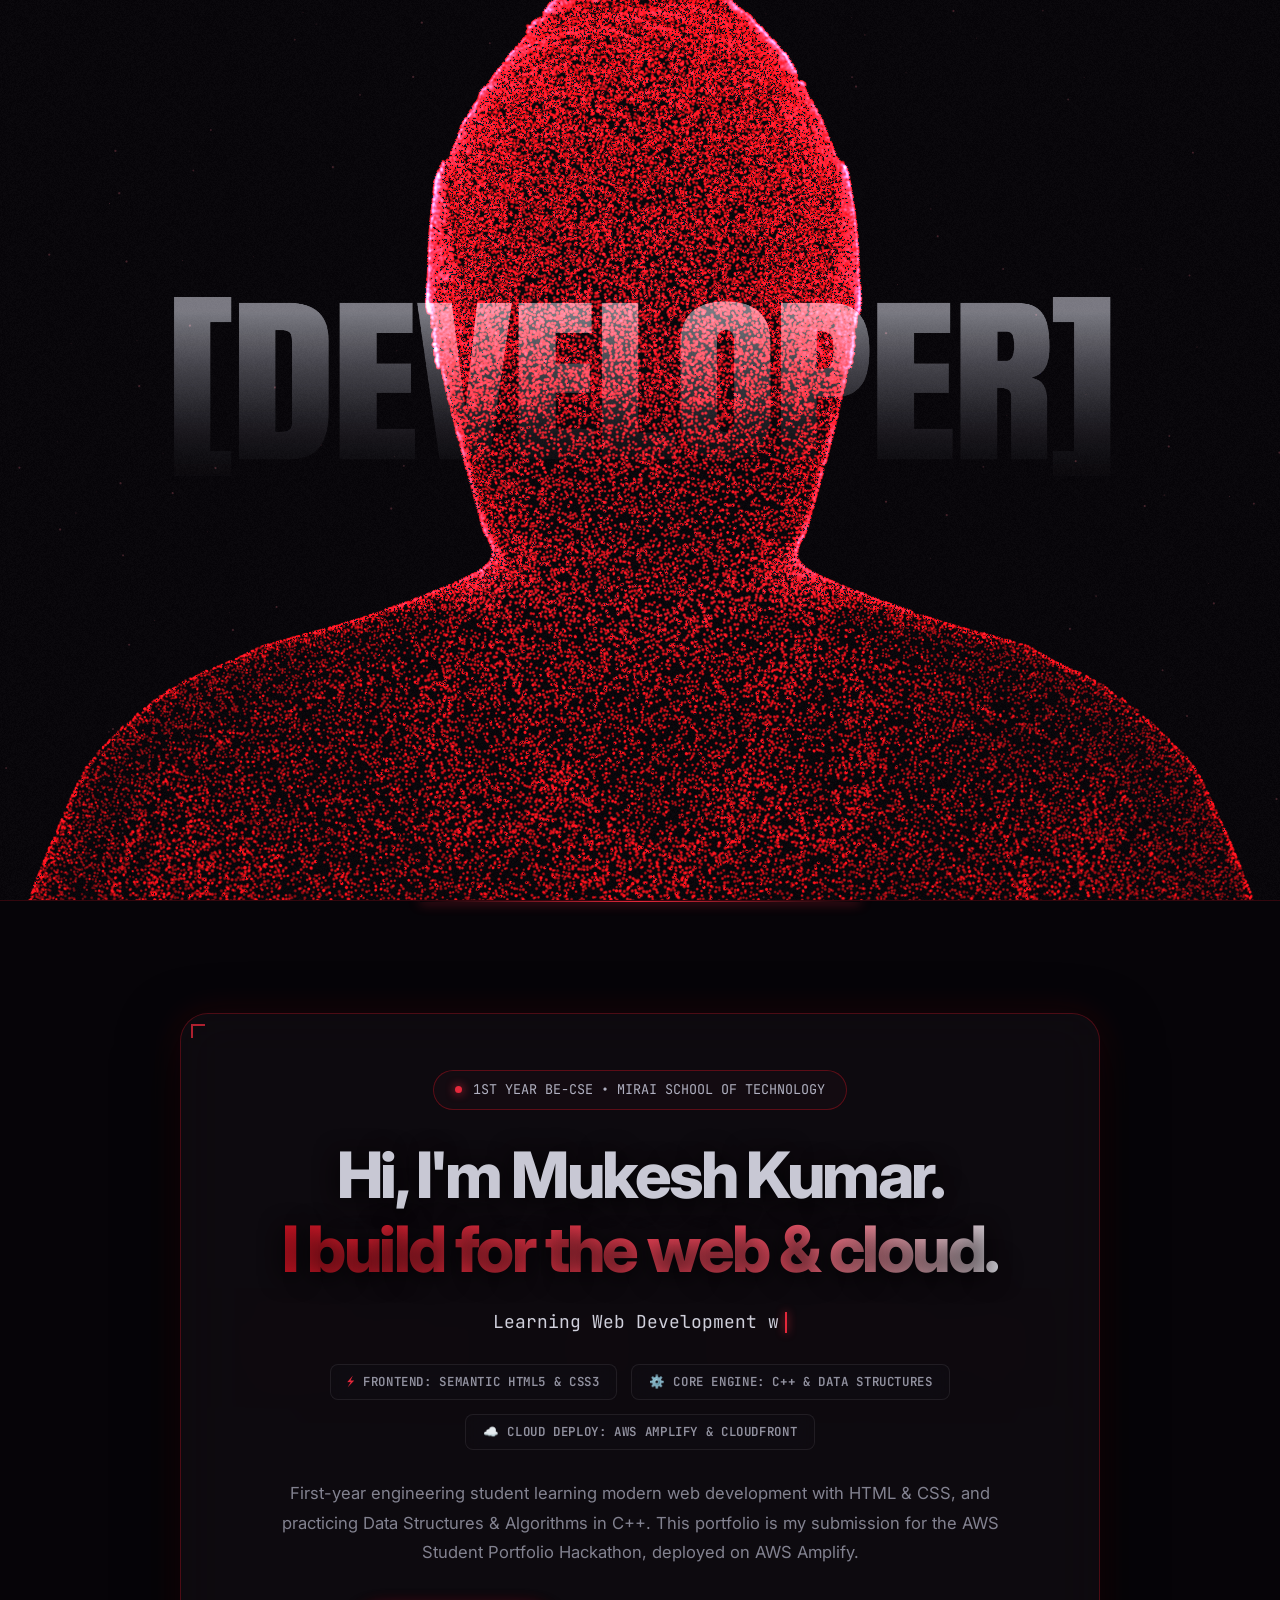
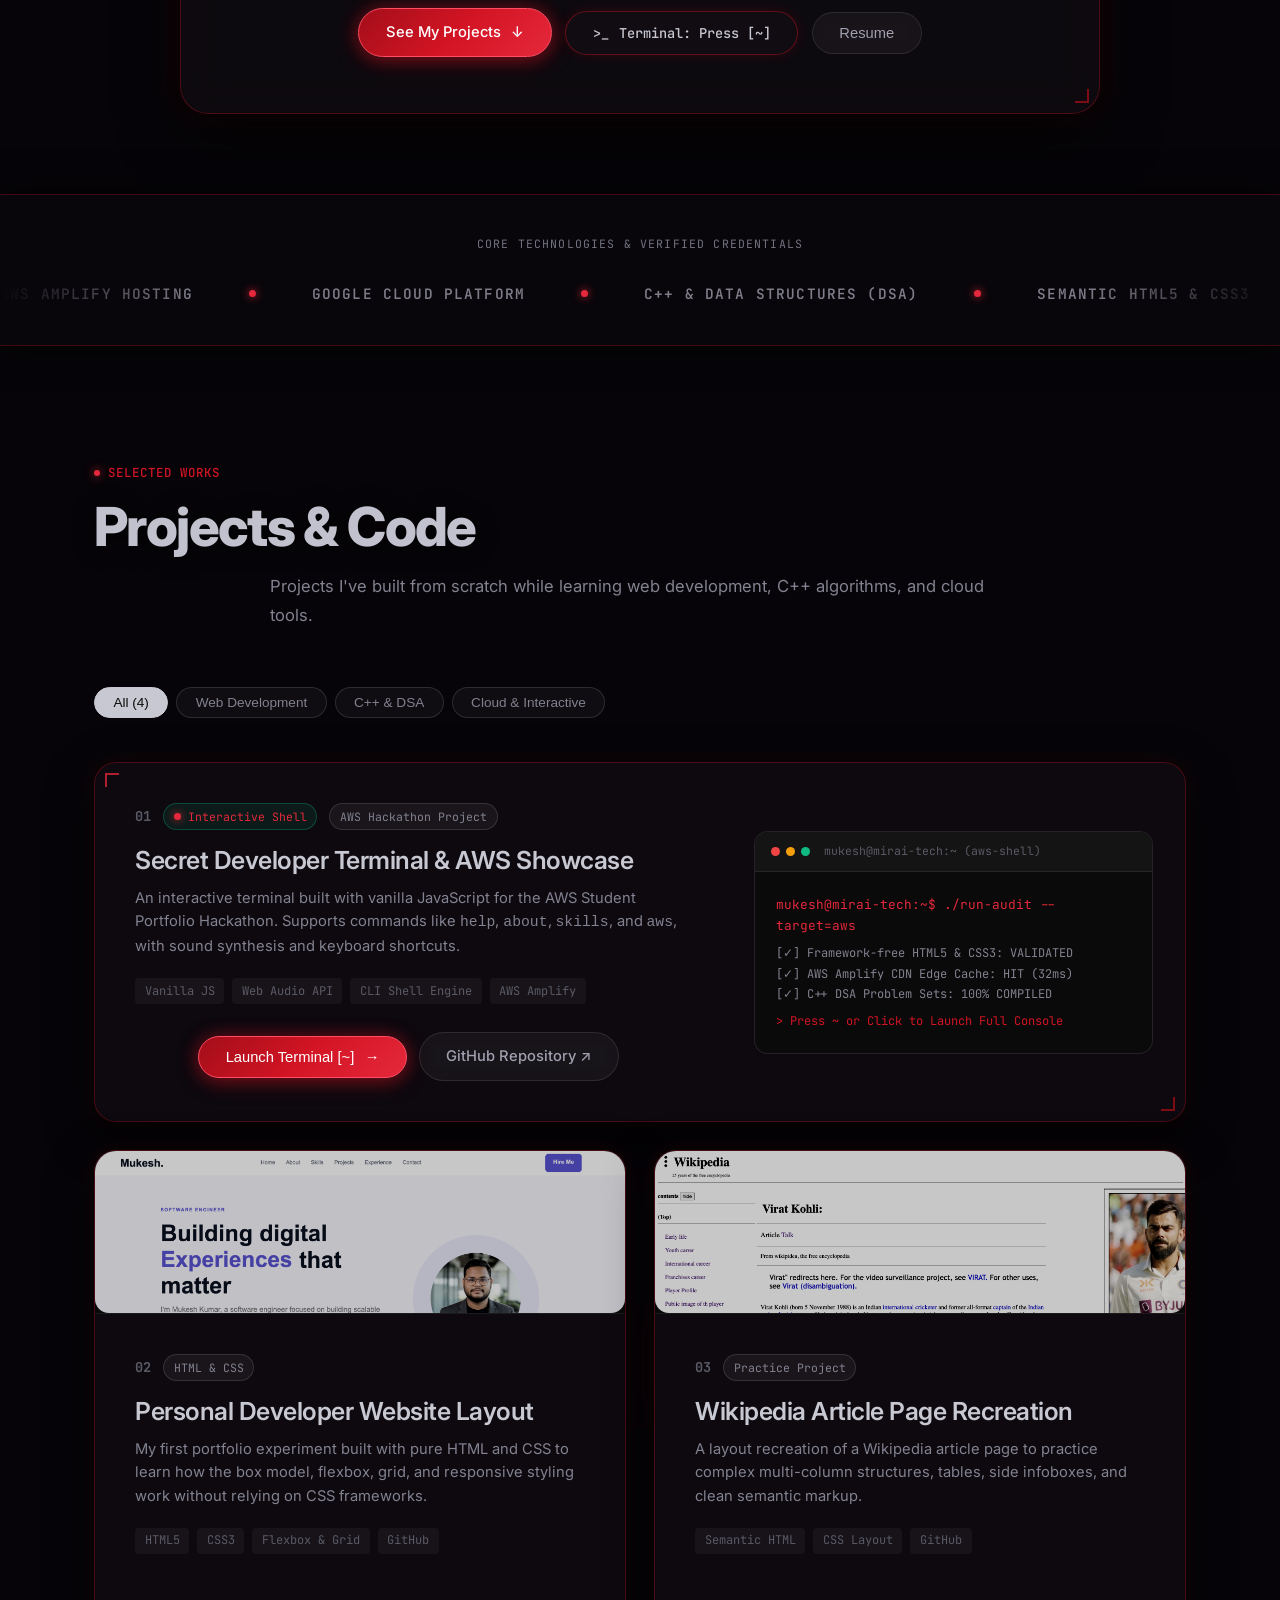
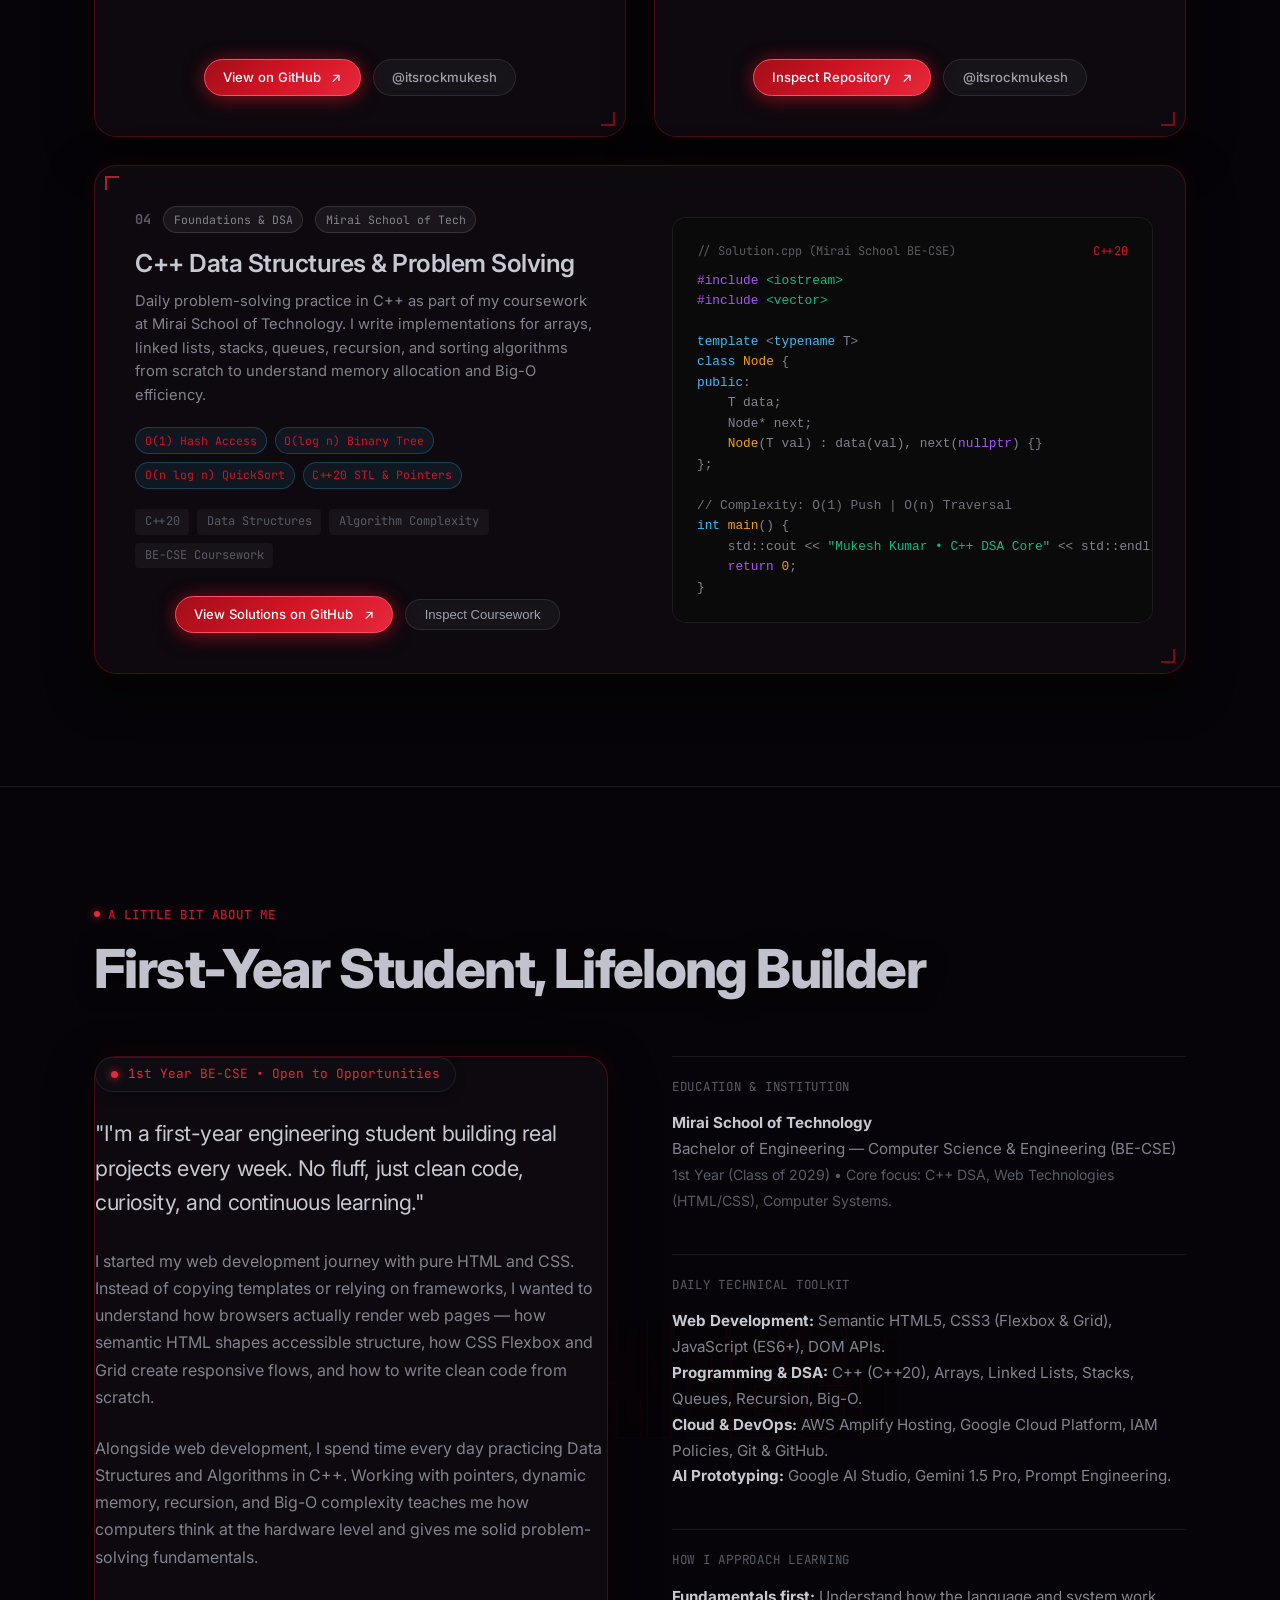
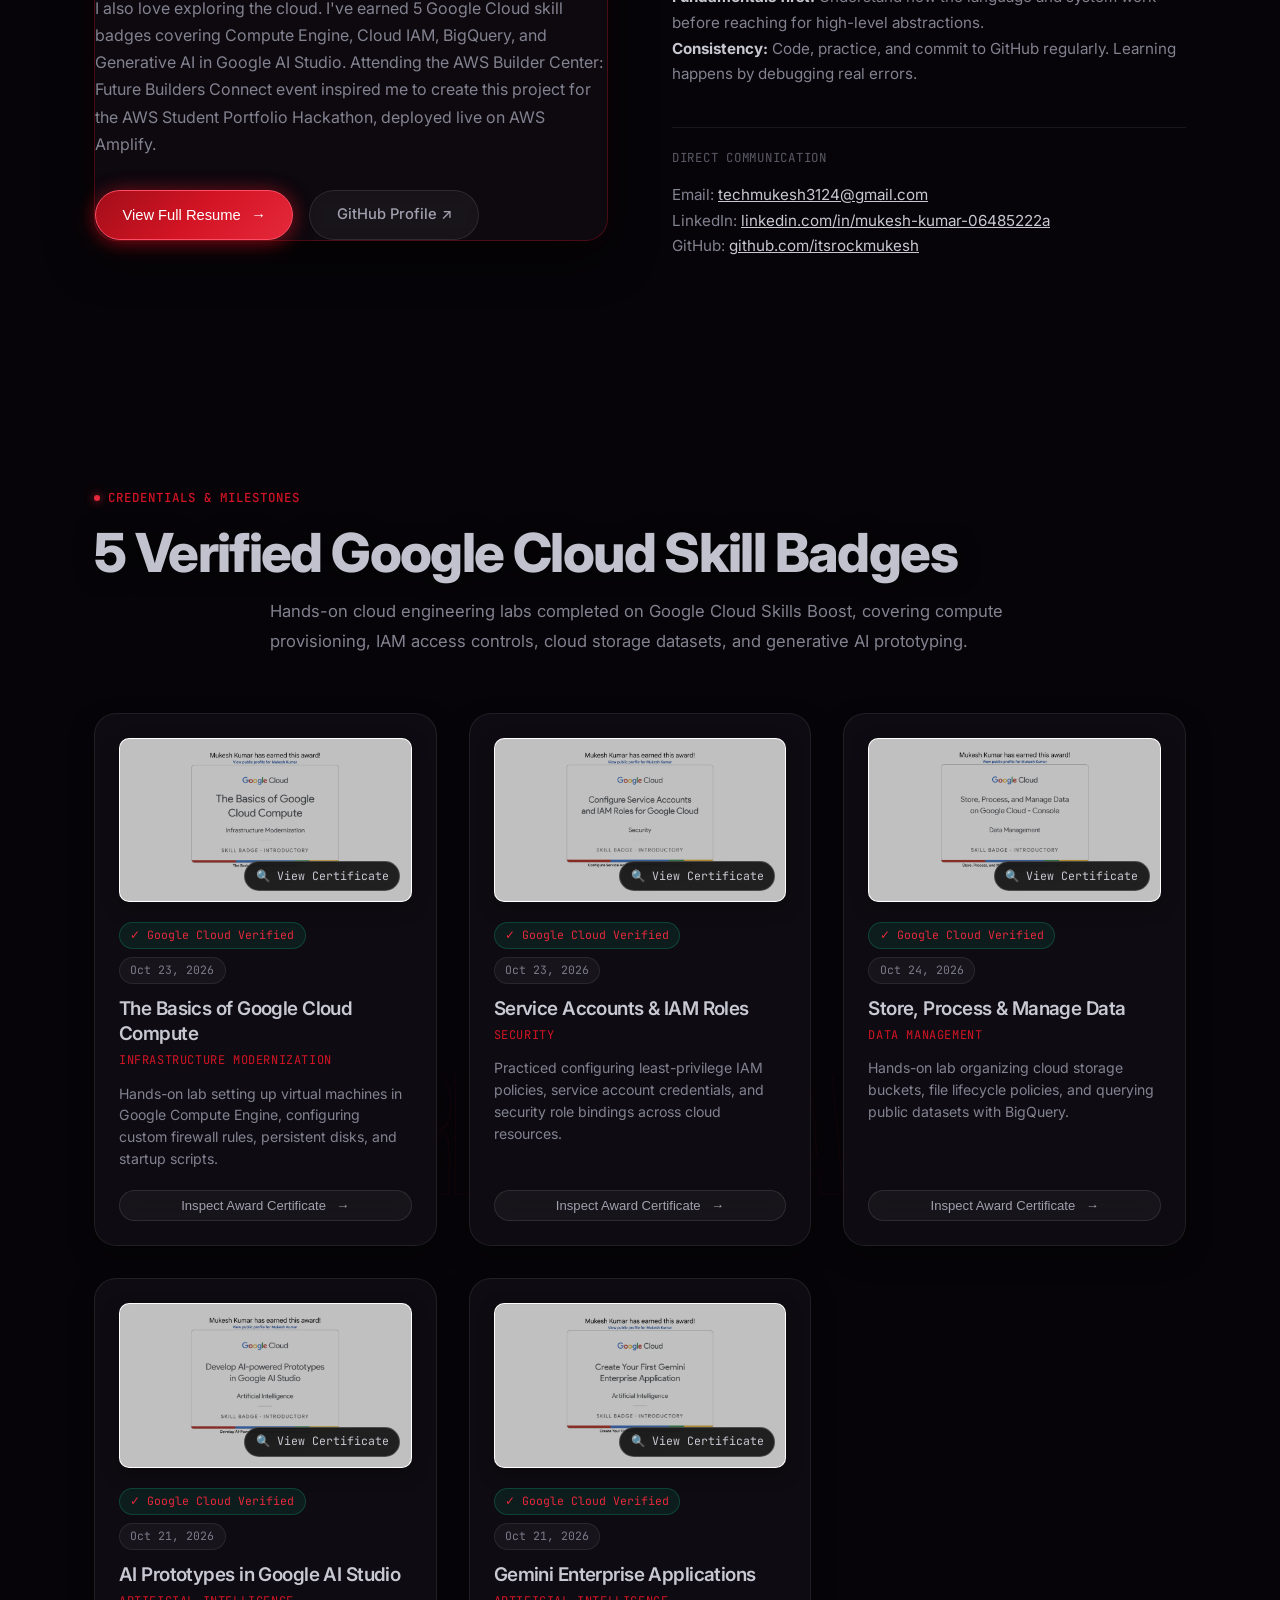
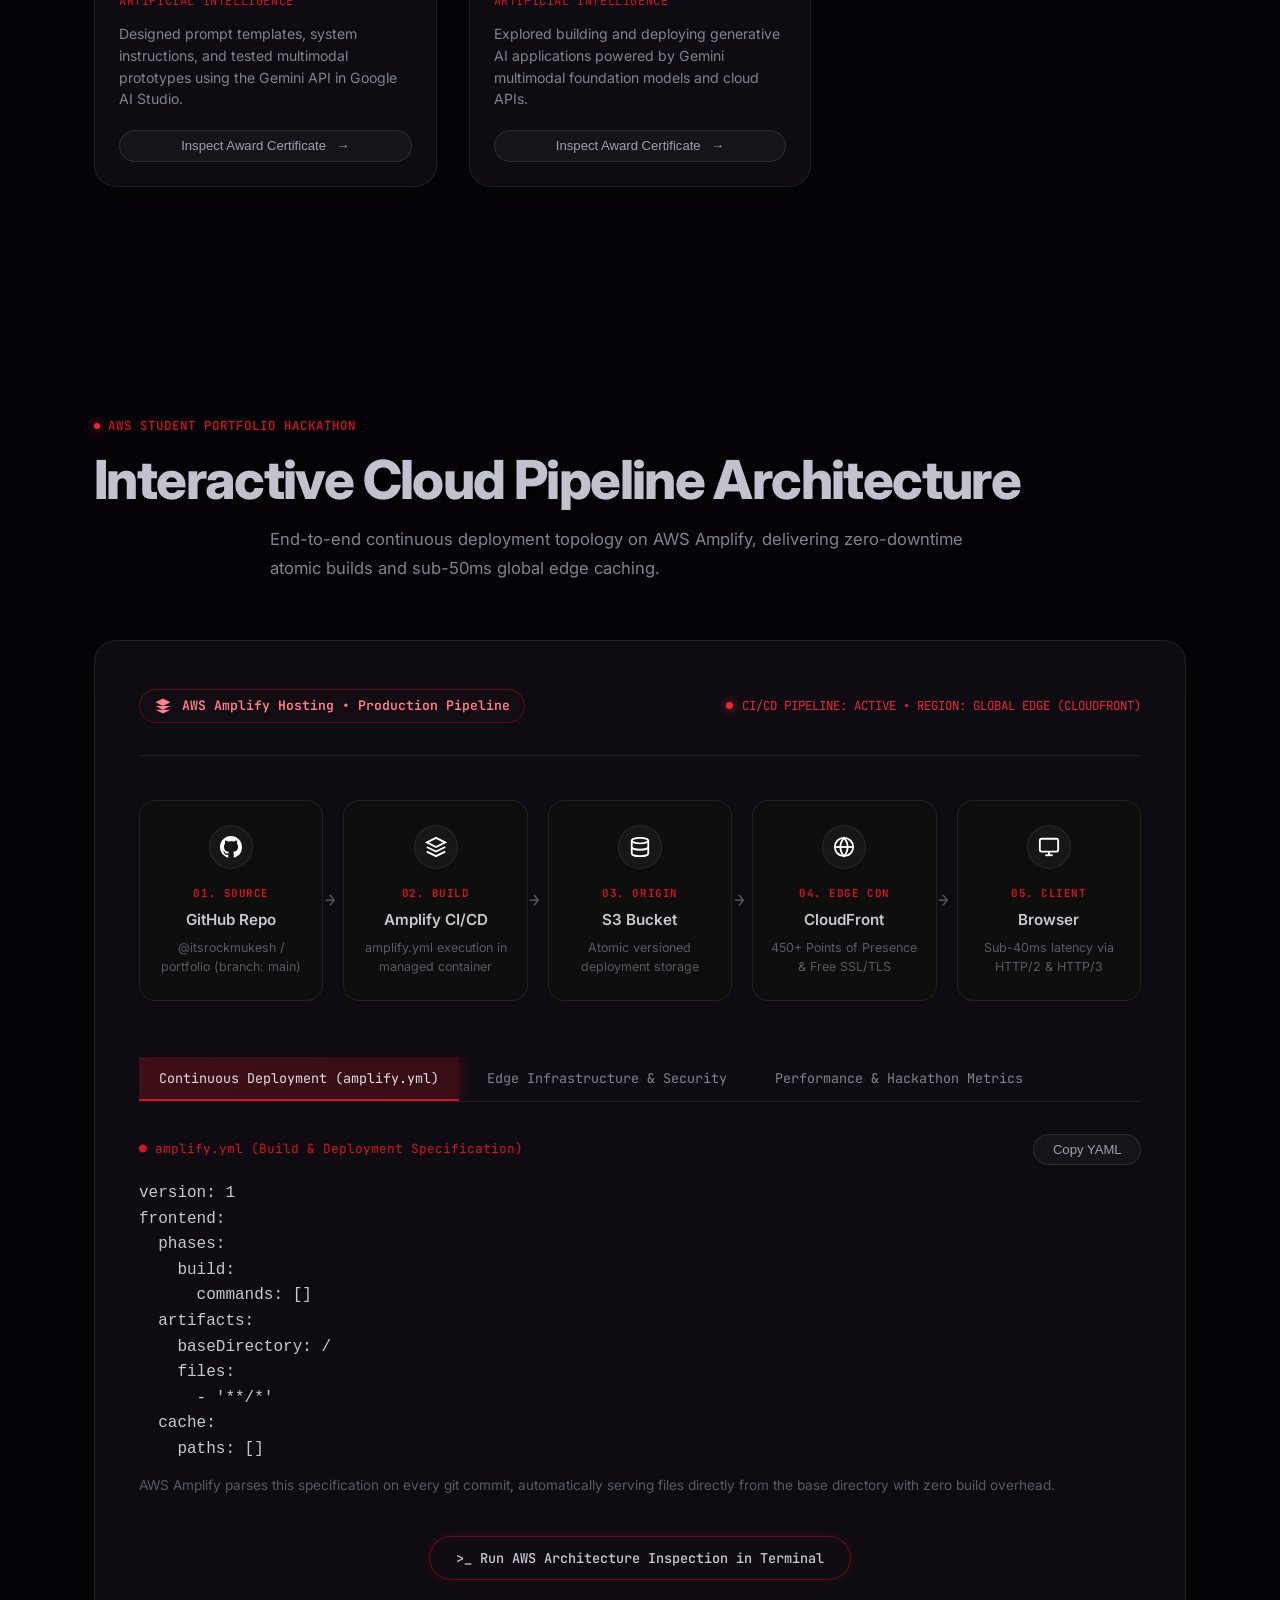
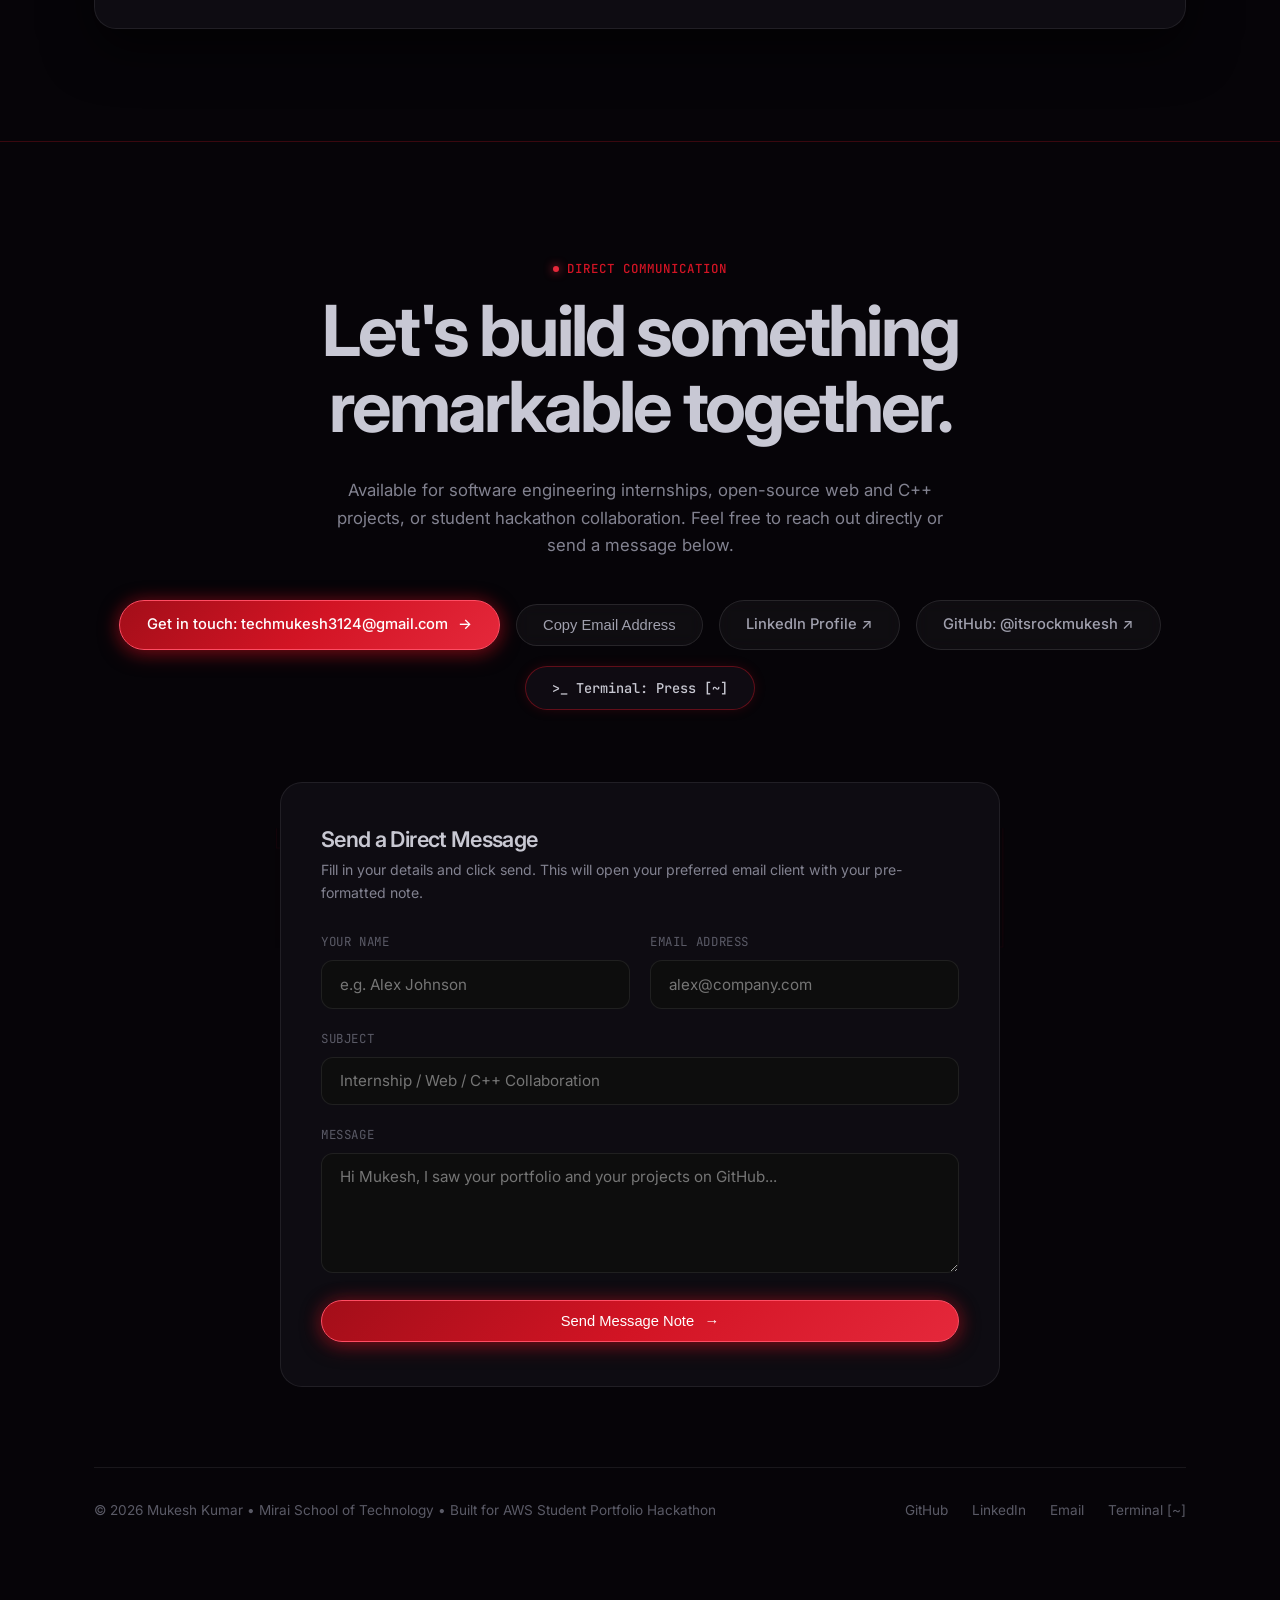
==== commit 32780bba: "feat: complete responsive design for mobile, tablet, and desktop viewports - 3D WebGL orthographic c" ====
--- a/Personal/index.html
+++ b/Personal/index.html
@@ -941,6 +941,388 @@
     .footer-statement {
       color: #c8c8d4 !important;
     }
+
+    /* ==========================================================================
+       RESPONSIVE ENHANCEMENTS ACROSS MOBILE, TABLET & LAPTOP
+       ========================================================================== */
+    html, body {
+      max-width: 100vw;
+      overflow-x: clip !important;
+      position: relative;
+    }
+
+    .bg-ambient-glow {
+      max-width: 100vw !important;
+      width: min(900px, 100vw) !important;
+      overflow: hidden !important;
+    }
+
+    .ticker-section,
+    .hero-intro-section,
+    #projects,
+    #about,
+    #achievements,
+    #aws-showcase,
+    #contact {
+      max-width: 100vw !important;
+      overflow-x: clip !important;
+    }
+
+    .section-watermark {
+      max-width: 100vw !important;
+      overflow: hidden !important;
+      font-size: clamp(2.8rem, 11vw, 15rem) !important;
+    }
+
+    .mobile-drawer-only {
+      display: none;
+    }
+
+    /* Touch screen optimization: disable custom fake reticle */
+    @media (hover: none) and (pointer: coarse) {
+      .target-cursor {
+        display: none !important;
+      }
+      *, *::before, *::after, html, body, a, button, input, textarea, select {
+        cursor: auto !important;
+      }
+    }
+
+    /* Tablets (<= 1024px) */
+    @media (max-width: 1024px) {
+      .hero-intro-card {
+        padding: 3rem 2rem;
+      }
+      .bento-work-grid {
+        gap: 1.25rem;
+      }
+      .badges-grid {
+        grid-template-columns: repeat(2, 1fr);
+        gap: 1.25rem;
+      }
+    }
+
+    /* Tablet Portrait & Large Mobile (<= 860px) */
+    @media (max-width: 860px) {
+      #nav-terminal-trigger {
+        display: none !important;
+      }
+      .nav-actions {
+        gap: 0.5rem !important;
+      }
+      .nav-links {
+        display: none;
+      }
+      .nav-links.open {
+        display: flex !important;
+        flex-direction: column !important;
+        position: fixed !important;
+        top: calc(var(--nav-height) + 8px) !important;
+        left: 1rem !important;
+        right: 1rem !important;
+        background: rgba(14, 10, 18, 0.96) !important;
+        backdrop-filter: blur(24px) !important;
+        -webkit-backdrop-filter: blur(24px) !important;
+        border: 1px solid rgba(210, 20, 36, 0.45) !important;
+        border-radius: 18px !important;
+        padding: 1.25rem 1rem !important;
+        box-shadow: 0 20px 50px rgba(0, 0, 0, 0.9), 0 0 30px rgba(163, 14, 25, 0.25) !important;
+        gap: 0.4rem !important;
+        z-index: 1001 !important;
+      }
+      .nav-links.open .nav-link {
+        display: block !important;
+        padding: 0.75rem 1rem !important;
+        font-size: 0.95rem !important;
+        color: #c8c8d4 !important;
+        border-radius: 10px !important;
+        background: rgba(255, 255, 255, 0.03) !important;
+      }
+      .nav-links.open .nav-link:hover,
+      .nav-links.open .nav-link.active {
+        background: rgba(210, 20, 36, 0.25) !important;
+        color: #ffffff !important;
+      }
+      .mobile-drawer-only {
+        display: block !important;
+      }
+
+      .bento-card-hero,
+      .bento-card-wide {
+        grid-template-columns: 1fr !important;
+      }
+      .bento-card-half {
+        grid-column: span 12 !important;
+      }
+
+      .info-grid {
+        grid-template-columns: 1fr !important;
+        gap: 2rem !important;
+      }
+
+      .badges-grid {
+        grid-template-columns: 1fr !important;
+        gap: 1.5rem !important;
+      }
+
+      .aws-pipeline-flow {
+        grid-template-columns: 1fr !important;
+        gap: 1.25rem !important;
+      }
+      .aws-flow-node:not(:last-child)::after {
+        content: '↓' !important;
+        right: 50% !important;
+        top: auto !important;
+        bottom: -1rem !important;
+        transform: translateX(50%) !important;
+      }
+      .aws-metrics-grid {
+        grid-template-columns: repeat(2, 1fr) !important;
+        gap: 1rem !important;
+      }
+      .aws-pillars-grid {
+        grid-template-columns: 1fr !important;
+        gap: 1rem !important;
+      }
+    }
+
+    /* Standard Mobile (<= 640px) */
+    @media (max-width: 640px) {
+      section {
+        padding-top: 4.5rem !important;
+        padding-bottom: 4.5rem !important;
+      }
+      .container {
+        padding-left: 1.15rem !important;
+        padding-right: 1.15rem !important;
+      }
+
+      #ui-container {
+        bottom: 20px !important;
+        width: auto !important;
+        max-width: 90vw !important;
+      }
+      .scroll-indicator {
+        padding: 9px 18px !important;
+        font-size: 0.74rem !important;
+        gap: 8px !important;
+      }
+      .scroll-progress-bar {
+        width: 38px !important;
+      }
+
+      .hero-intro-section {
+        padding: 4.5rem 1rem 3.5rem 1rem !important;
+      }
+      .hero-intro-card {
+        padding: 2.2rem 1.15rem !important;
+        border-radius: 20px !important;
+      }
+      .hero-intro-card .hero-status-tag {
+        font-size: 0.72rem !important;
+        padding: 0.4rem 0.9rem !important;
+        margin-bottom: 1.25rem !important;
+        white-space: normal !important;
+        text-align: center !important;
+      }
+      .hero-statement-title {
+        font-size: clamp(1.75rem, 6.4vw, 2.75rem) !important;
+        line-height: 1.2 !important;
+        margin-bottom: 1rem !important;
+      }
+      .hero-typewriter-bar {
+        font-size: 0.84rem !important;
+        margin-bottom: 1.25rem !important;
+      }
+      .cyber-specs-row {
+        gap: 0.45rem !important;
+        margin-bottom: 1.4rem !important;
+      }
+      .cyber-spec-chip {
+        font-size: 0.70rem !important;
+        padding: 0.35rem 0.65rem !important;
+      }
+      .hero-subtitle {
+        font-size: 0.90rem !important;
+        line-height: 1.65 !important;
+        margin-bottom: 1.75rem !important;
+      }
+      .hero-actions {
+        flex-direction: column !important;
+        width: 100% !important;
+        gap: 0.75rem !important;
+      }
+      .hero-actions .btn-pill {
+        width: 100% !important;
+        justify-content: center !important;
+        padding: 0.75rem 1.25rem !important;
+      }
+
+      .bento-body {
+        padding: 1.5rem 1.15rem !important;
+      }
+      .bento-card-title {
+        font-size: 1.25rem !important;
+      }
+      .bento-card-desc {
+        font-size: 0.86rem !important;
+        line-height: 1.6 !important;
+      }
+      .bento-mini-terminal {
+        margin: 1rem 0.25rem 1.25rem !important;
+        padding: 0.75rem !important;
+      }
+      .bento-code-box {
+        margin: 1rem 0.25rem 1.25rem !important;
+        padding: 0.85rem !important;
+      }
+      .work-card-actions {
+        flex-direction: column !important;
+        width: 100% !important;
+        gap: 0.65rem !important;
+      }
+      .work-card-actions .btn-pill {
+        width: 100% !important;
+        justify-content: center !important;
+      }
+
+      .work-filter-bar {
+        justify-content: center !important;
+        gap: 0.45rem !important;
+        margin-bottom: 2rem !important;
+      }
+      .work-filter-btn {
+        padding: 0.4rem 0.85rem !important;
+        font-size: 0.76rem !important;
+      }
+
+      .aws-metrics-grid {
+        grid-template-columns: 1fr !important;
+      }
+      .aws-topology-container {
+        padding: 1.5rem 1rem !important;
+        border-radius: 18px !important;
+      }
+      .aws-topology-header {
+        flex-direction: column !important;
+        align-items: flex-start !important;
+        gap: 0.75rem !important;
+      }
+      .aws-tabs-nav {
+        flex-direction: column !important;
+        width: 100% !important;
+      }
+      .aws-tab-btn {
+        width: 100% !important;
+        text-align: center !important;
+        font-size: 0.82rem !important;
+        padding: 0.5rem 0.75rem !important;
+      }
+
+      .contact-form-card {
+        padding: 1.5rem 1rem !important;
+        border-radius: 18px !important;
+      }
+      .form-grid-row {
+        grid-template-columns: 1fr !important;
+        gap: 1rem !important;
+      }
+      .footer-statement {
+        font-size: clamp(1.75rem, 6.2vw, 2.6rem) !important;
+      }
+      .footer-actions {
+        flex-direction: column !important;
+        width: 100% !important;
+        gap: 0.75rem !important;
+      }
+      .footer-actions .btn-pill {
+        width: 100% !important;
+        justify-content: center !important;
+      }
+      .footer-bottom-row {
+        flex-direction: column !important;
+        text-align: center !important;
+        gap: 1.25rem !important;
+        margin-top: 3.5rem !important;
+      }
+      .footer-socials {
+        justify-content: center !important;
+        flex-wrap: wrap !important;
+      }
+
+      .secret-terminal-hint {
+        bottom: 1rem !important;
+        right: 1rem !important;
+        padding: 0.45rem 0.85rem !important;
+        font-size: 0.74rem !important;
+        max-width: calc(100vw - 2rem) !important;
+      }
+
+      .terminal-modal-overlay,
+      .resume-modal-overlay {
+        padding: 0.65rem !important;
+      }
+      .terminal-window {
+        width: 100% !important;
+        height: 88vh !important;
+        max-height: 88vh !important;
+        border-radius: 12px !important;
+      }
+      .terminal-header {
+        padding: 0 0.75rem !important;
+        height: 38px !important;
+      }
+      .term-banner-ascii {
+        font-size: clamp(0.24rem, 1.2vw, 0.45rem) !important;
+        line-height: 1.1 !important;
+        overflow-x: auto !important;
+      }
+      .resume-modal-card {
+        width: 100% !important;
+        max-height: 90vh !important;
+        border-radius: 16px !important;
+      }
+      .resume-modal-header {
+        padding: 0.9rem 1.15rem !important;
+      }
+      .resume-modal-body {
+        padding: 1rem !important;
+      }
+      .resume-paper {
+        padding: 1.25rem 0.85rem !important;
+      }
+    }
+
+    /* Compact Mobile (<= 480px) */
+    @media (max-width: 480px) {
+      .navbar .container {
+        padding-left: 0.85rem !important;
+        padding-right: 0.85rem !important;
+      }
+      .nav-brand {
+        font-size: 0.95rem !important;
+        gap: 0.45rem !important;
+      }
+      .brand-monogram {
+        width: 28px !important;
+        height: 28px !important;
+        font-size: 0.78rem !important;
+      }
+      .trigger-resume-modal {
+        padding: 0.35rem 0.65rem !important;
+        font-size: 0.76rem !important;
+      }
+      .sound-toggle-btn {
+        width: 32px !important;
+        height: 32px !important;
+      }
+      .mobile-menu-btn {
+        padding: 0.35rem !important;
+      }
+      .mobile-drawer-only {
+        display: block !important;
+      }
+    }
   </style>
 </head>
 
@@ -983,6 +1365,11 @@
         <li><a href="#achievements" class="nav-link">Badges</a></li>
         <li><a href="#aws-showcase" class="nav-link">AWS Setup</a></li>
         <li><a href="#contact" class="nav-link">Contact</a></li>
+        <li class="mobile-drawer-only">
+          <button class="btn-pill btn-pill-terminal btn-sm" style="width:100%; justify-content:center; margin-top:0.4rem;" onclick="if(window.openSecretTerminal) window.openSecretTerminal();">
+            <span>&gt;_</span> Launch Terminal
+          </button>
+        </li>
       </ul>
 
       <!-- Action Items on Right -->
@@ -2341,8 +2728,9 @@
     let camera = null;
     let webglSupported = false;
 
-    // Orthographic Camera: portrait is 12% larger than fit-to-height
+    // Orthographic Camera Framing
     const VISIBLE_HEIGHT = PHOTO_H / 1.12; // 514.2857
+    let visH = VISIBLE_HEIGHT;
     let visW = VISIBLE_HEIGHT * (window.innerWidth / window.innerHeight);
     let bannerMesh = null;
 
@@ -2359,8 +2747,8 @@
       scene = new THREE.Scene();
 
       camera = new THREE.OrthographicCamera(
-        -VISIBLE_HEIGHT / 2, VISIBLE_HEIGHT / 2,
-        VISIBLE_HEIGHT / 2, -VISIBLE_HEIGHT / 2,
+        -visW / 2, visW / 2,
+        visH / 2, -visH / 2,
         0.1, 2000.0
       );
       camera.position.set(512.0, 288.0, 600.0);
@@ -2381,16 +2769,33 @@
       const h = window.innerHeight;
       renderer.setSize(w, h);
       const aspect = w / h;
-      visW = VISIBLE_HEIGHT * aspect;
+
+      if (aspect < 1.0) {
+        // Mobile portrait & vertical tablet mode:
+        // Frame to show the bust & shoulders with breathing room (~560 units wide)
+        visW = 560.0;
+        visH = visW / aspect;
+      } else if (aspect < 1.4) {
+        // Square to modest landscape viewports (tablets landscape, compact laptops)
+        visH = VISIBLE_HEIGHT;
+        visW = Math.max(580.0, VISIBLE_HEIGHT * aspect);
+        visH = visW / aspect;
+      } else {
+        // Standard wide screen / laptop / desktop
+        visH = VISIBLE_HEIGHT;
+        visW = VISIBLE_HEIGHT * aspect;
+      }
+
       camera.left = -visW / 2.0;
       camera.right = visW / 2.0;
-      camera.top = VISIBLE_HEIGHT / 2.0;
-      camera.bottom = -VISIBLE_HEIGHT / 2.0;
+      camera.top = visH / 2.0;
+      camera.bottom = -visH / 2.0;
       camera.updateProjectionMatrix();
 
       if (bannerMesh) {
         bannerMesh.geometry.dispose();
-        bannerMesh.geometry = new THREE.PlaneGeometry(visW, 300);
+        const bW = Math.max(visW, 580.0);
+        bannerMesh.geometry = new THREE.PlaneGeometry(bW, bW * (360 / 2048));
       }
     }
     window.addEventListener('resize', updateCamera);
@@ -3087,10 +3492,8 @@
         targetYaw = nx * 0.523;
         targetPitch = -ny * 0.261;
 
-        const aspect = window.innerWidth / window.innerHeight;
-        const visW = VISIBLE_HEIGHT * aspect;
         const worldX = 512.0 + (mouseScreen.x - 0.5) * visW;
-        const worldY = 288.0 - (mouseScreen.y - 0.5) * VISIBLE_HEIGHT;
+        const worldY = 288.0 - (mouseScreen.y - 0.5) * visH;
         targetCursorWorld.set(worldX, worldY);
       }
 
@@ -3270,7 +3673,7 @@
       if (scrollY <= 5 && !photoFullyRevealed) {
         if (deltaY > 0) {
           e.preventDefault();
-          const speed = 0.0016;
+          const speed = 0.0022;
           targetRevealProgress = Math.min(1.0, targetRevealProgress + deltaY * speed);
           touchStartY = currentY;
           handleRevealSound(deltaY);
@@ -3280,6 +3683,12 @@
             touchFirstSwipeConsumed = true;
           }
           return;
+        } else if (deltaY < -6 && targetRevealProgress > 0.02) {
+          e.preventDefault();
+          targetRevealProgress = Math.max(0.0, targetRevealProgress + deltaY * 0.0022);
+          touchStartY = currentY;
+          handleRevealSound(deltaY);
+          return;
         }
       }
 
@@ -3297,6 +3706,26 @@
       touchFirstSwipeConsumed = false;
       isAwaitingNewScrollGesture = false;
     });
+
+    // Touch/Click interaction on Scroll Indicator Pill
+    const scrollIndicatorEl = document.querySelector('.scroll-indicator');
+    if (scrollIndicatorEl) {
+      scrollIndicatorEl.addEventListener('click', (e) => {
+        e.preventDefault();
+        e.stopPropagation();
+        if (!photoFullyRevealed) {
+          targetRevealProgress = 1.0;
+          handleRevealSound(120);
+          onPhotoRevealedComplete();
+          isAwaitingNewScrollGesture = true;
+          setTimeout(() => {
+            isAwaitingNewScrollGesture = false;
+          }, 350);
+        } else {
+          advanceToNextPage();
+        }
+      });
+    }
 
     // Keyboard Navigation (ArrowDown, ArrowUp, Space, PageDown, PageUp)
     window.addEventListener('keydown', (e) => {
--- a/Personal/css/style.css
+++ b/Personal/css/style.css
@@ -89,10 +89,12 @@
   top: 0;
   left: 50%;
   transform: translateX(-50%);
-  width: 900px;
+  width: min(900px, 100vw);
+  max-width: 100vw;
   height: 480px;
   background: radial-gradient(ellipse at top, rgba(255, 255, 255, 0.06) 0%, rgba(56, 189, 248, 0.03) 40%, transparent 75%);
   pointer-events: none;
+  overflow: hidden;
   z-index: 0;
 }
 
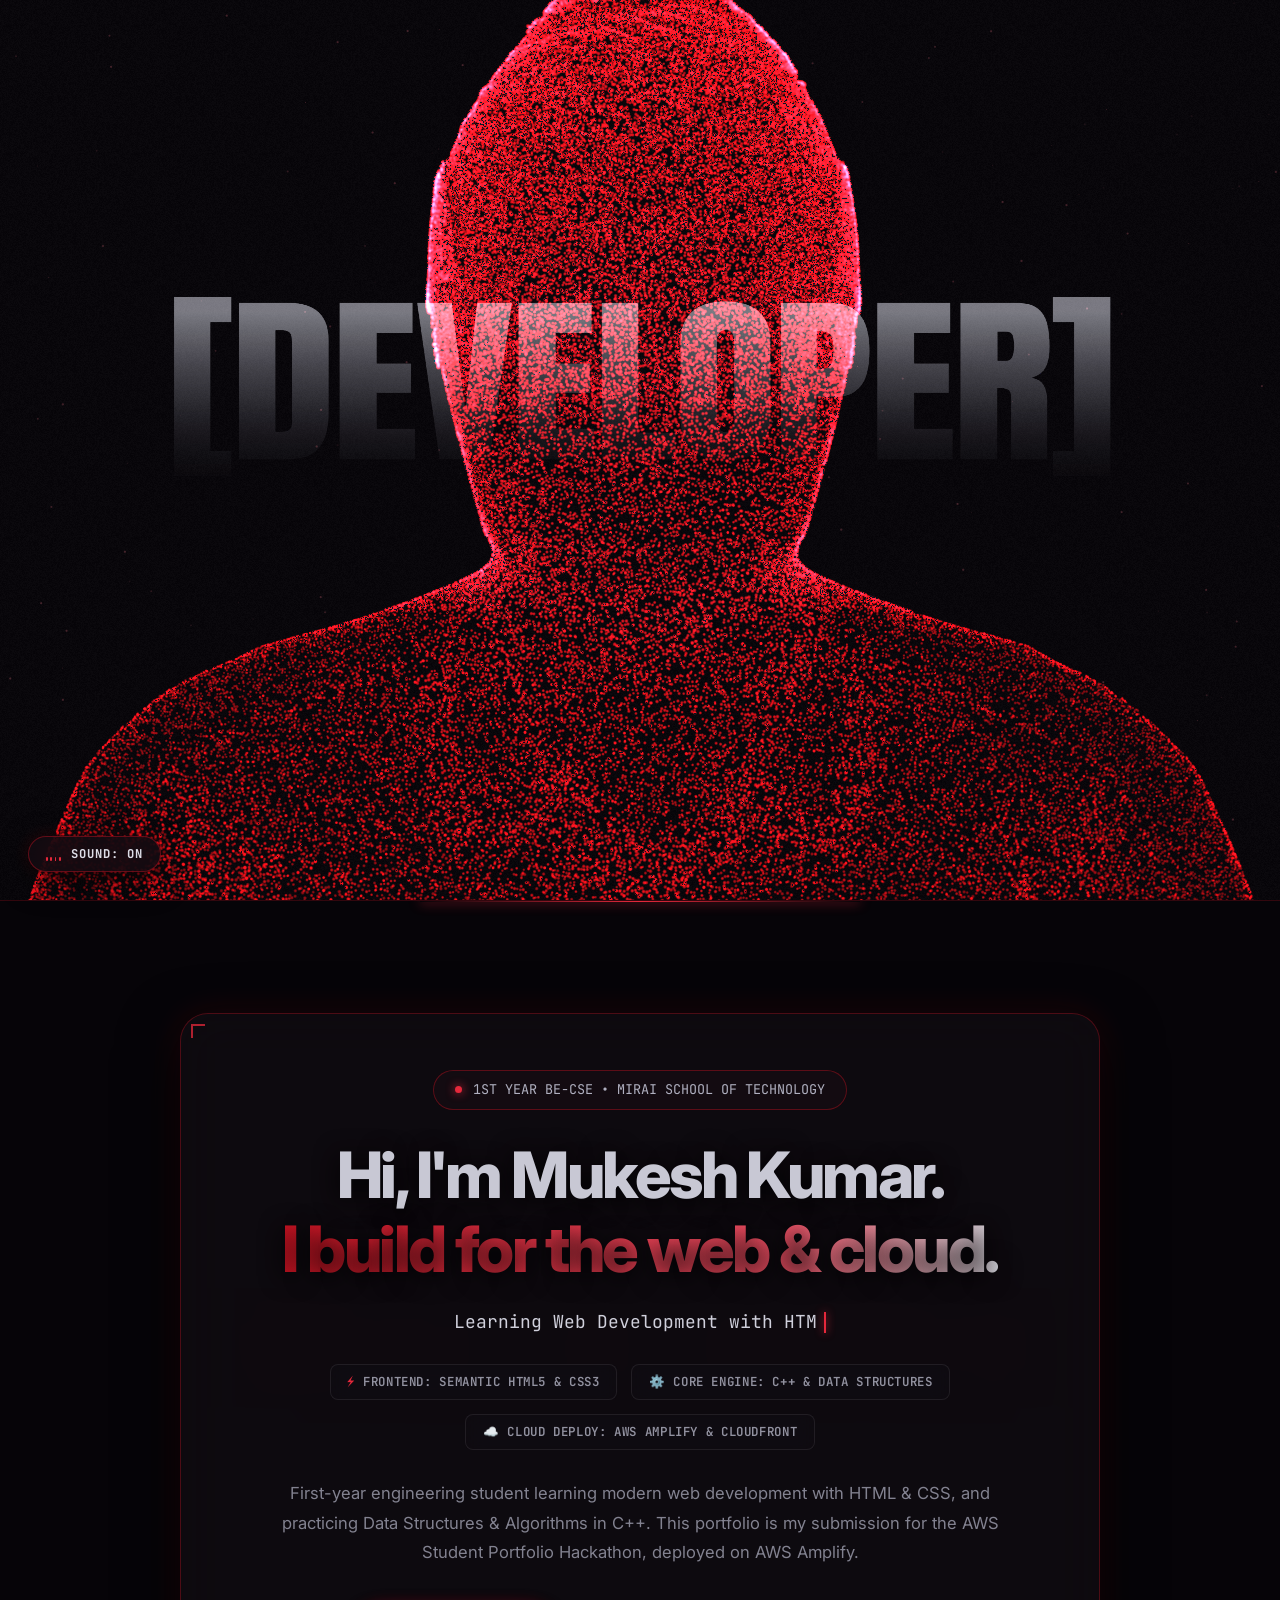
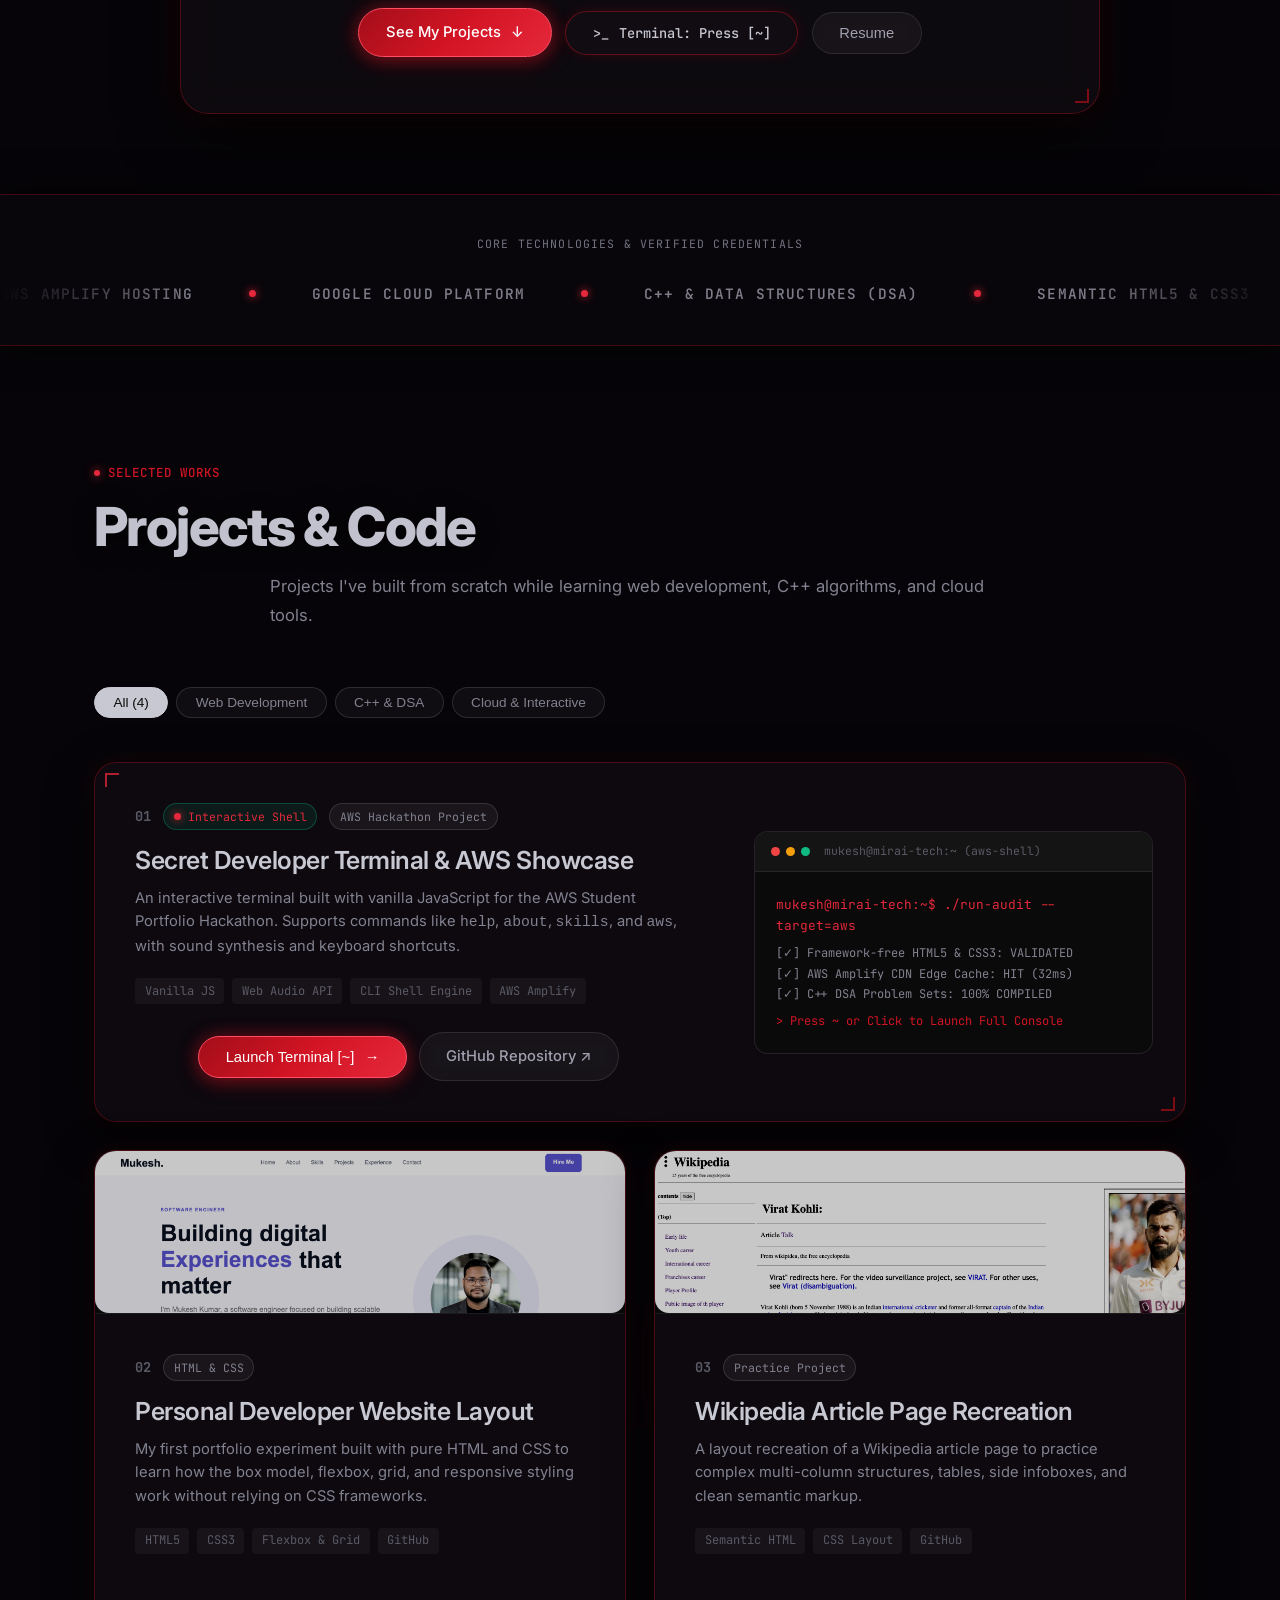
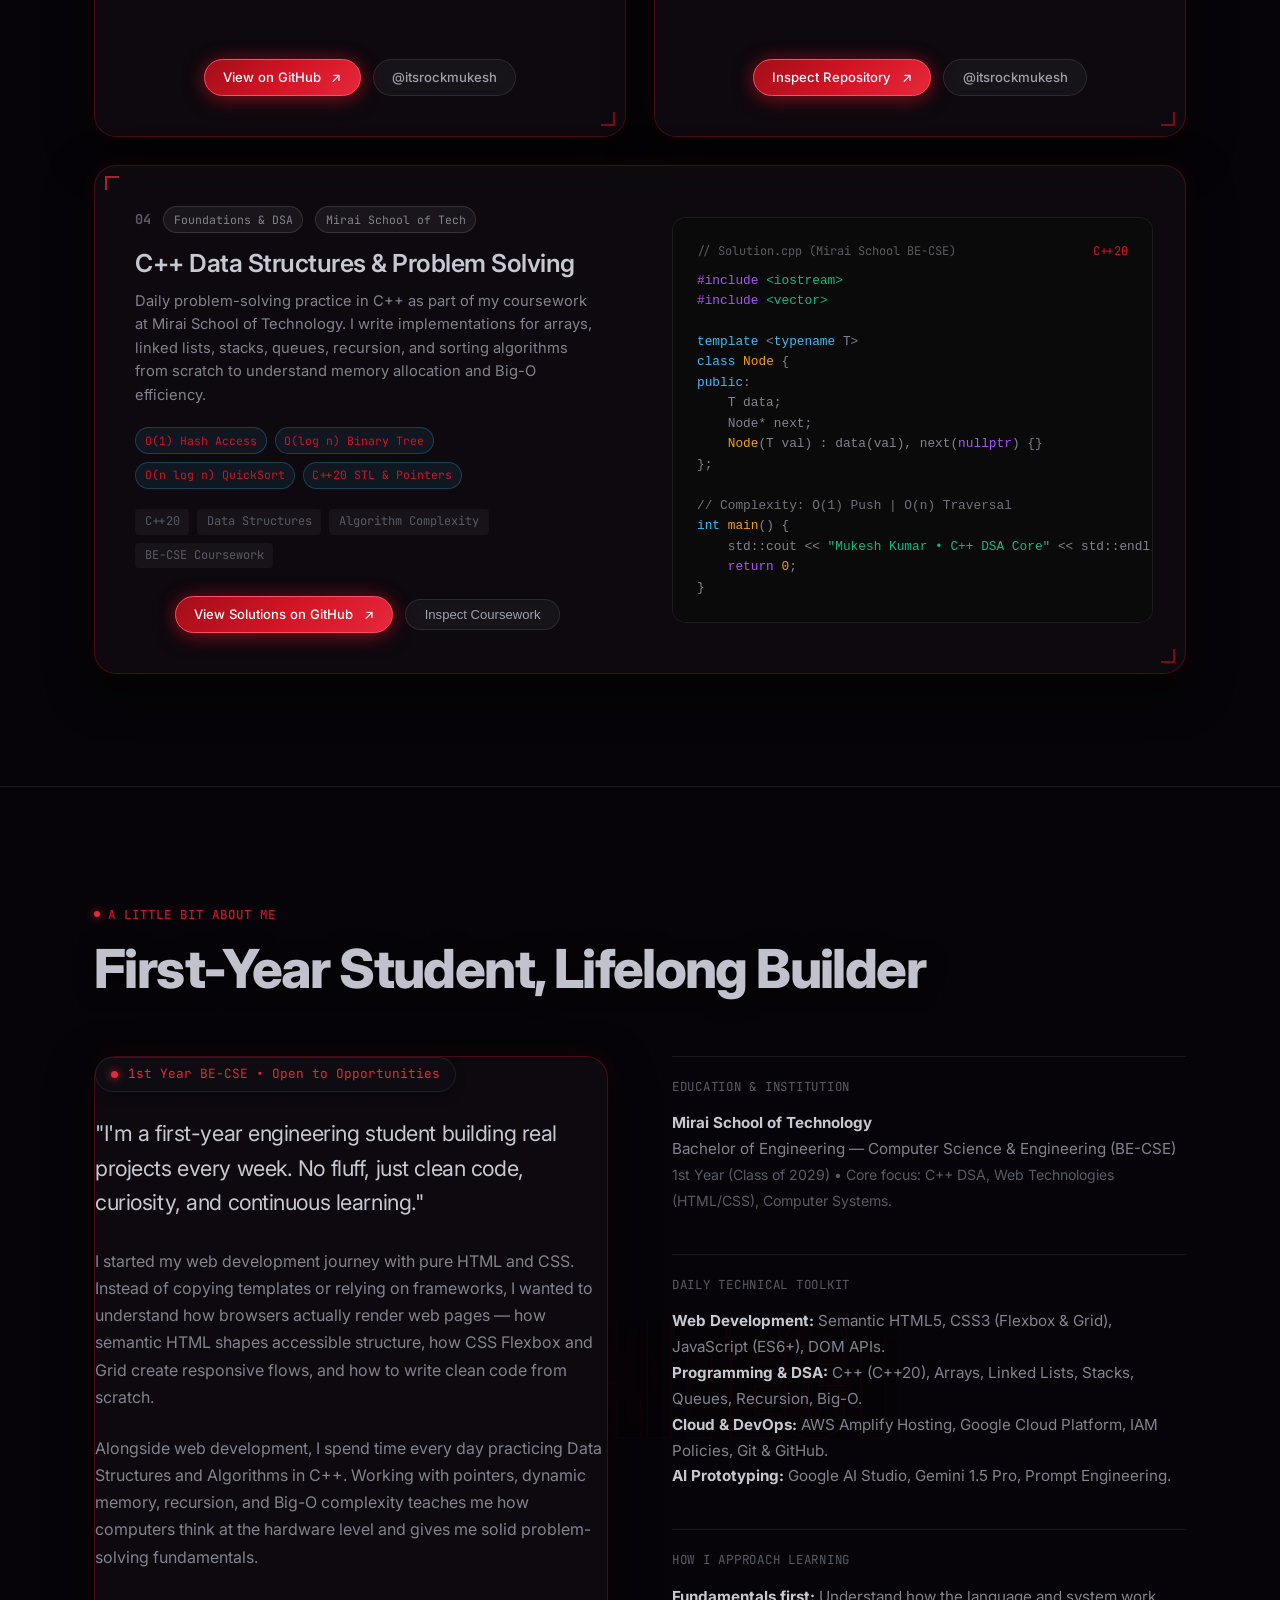
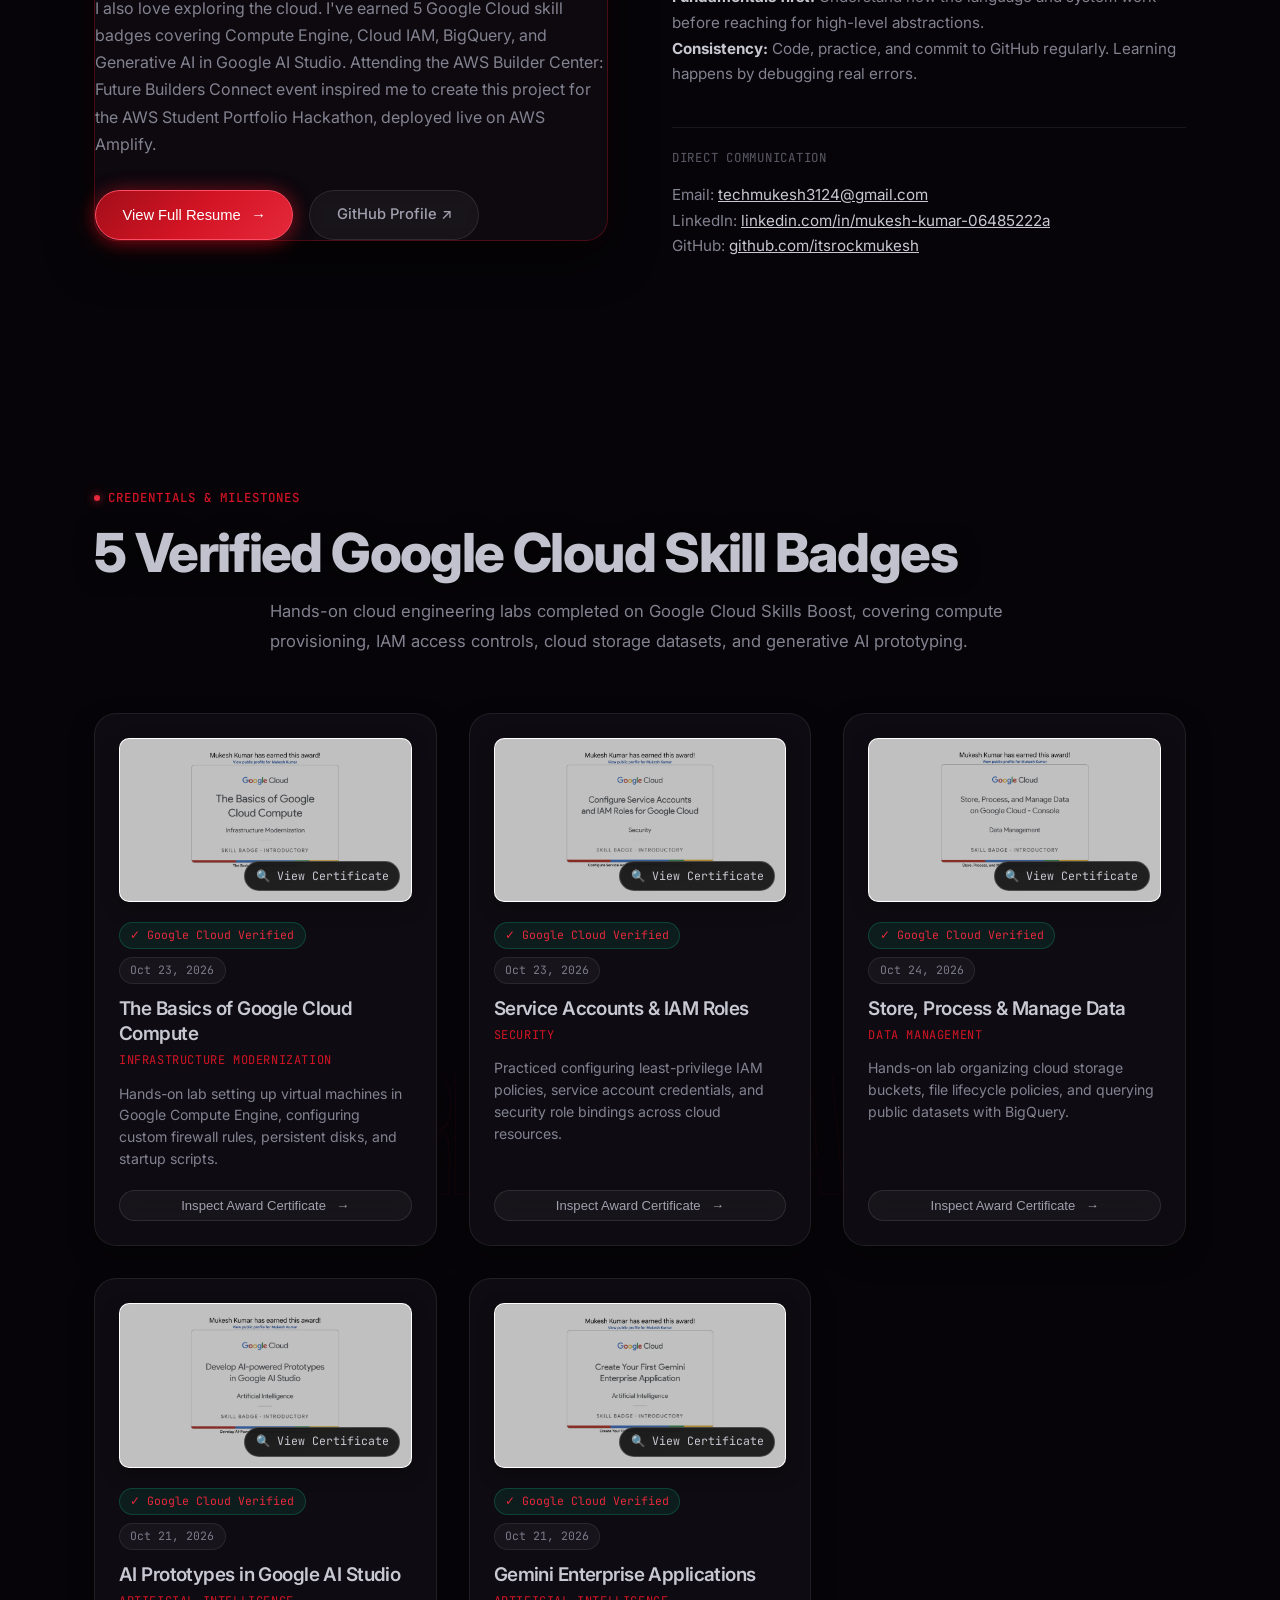
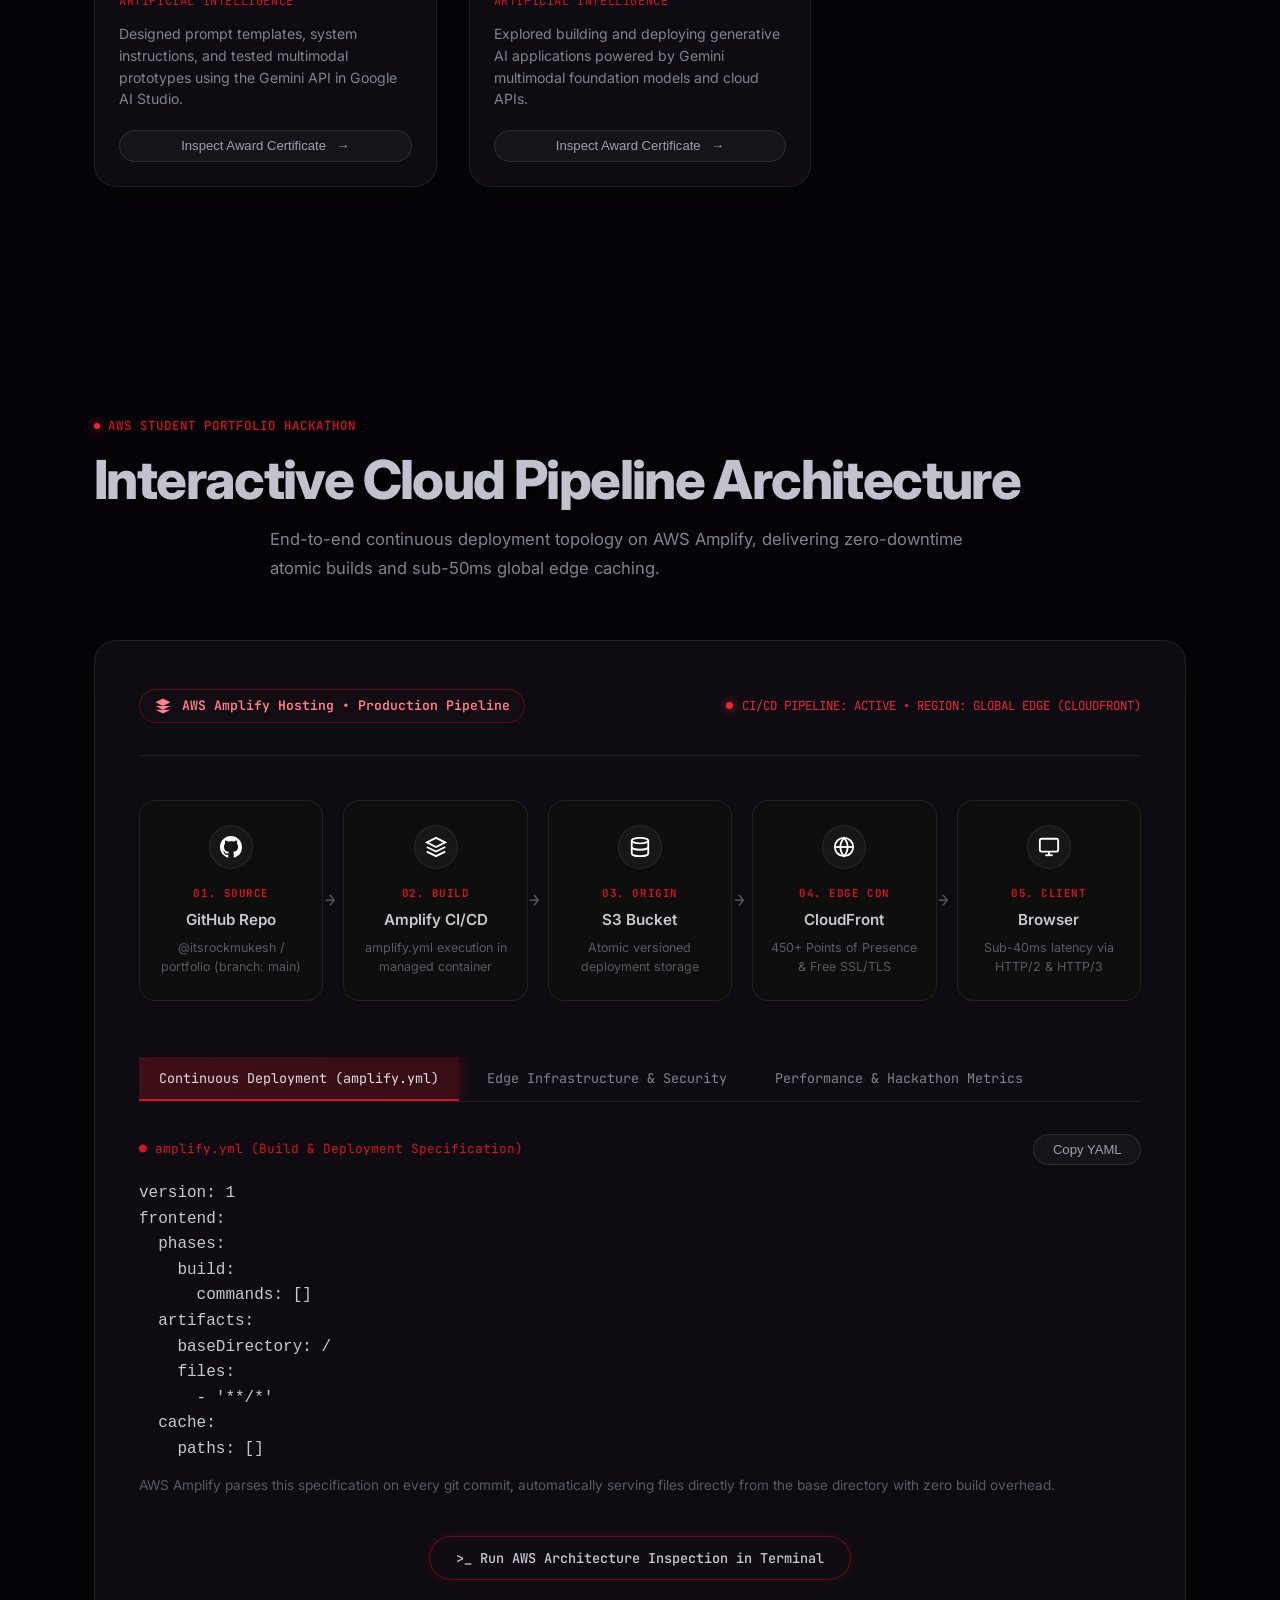
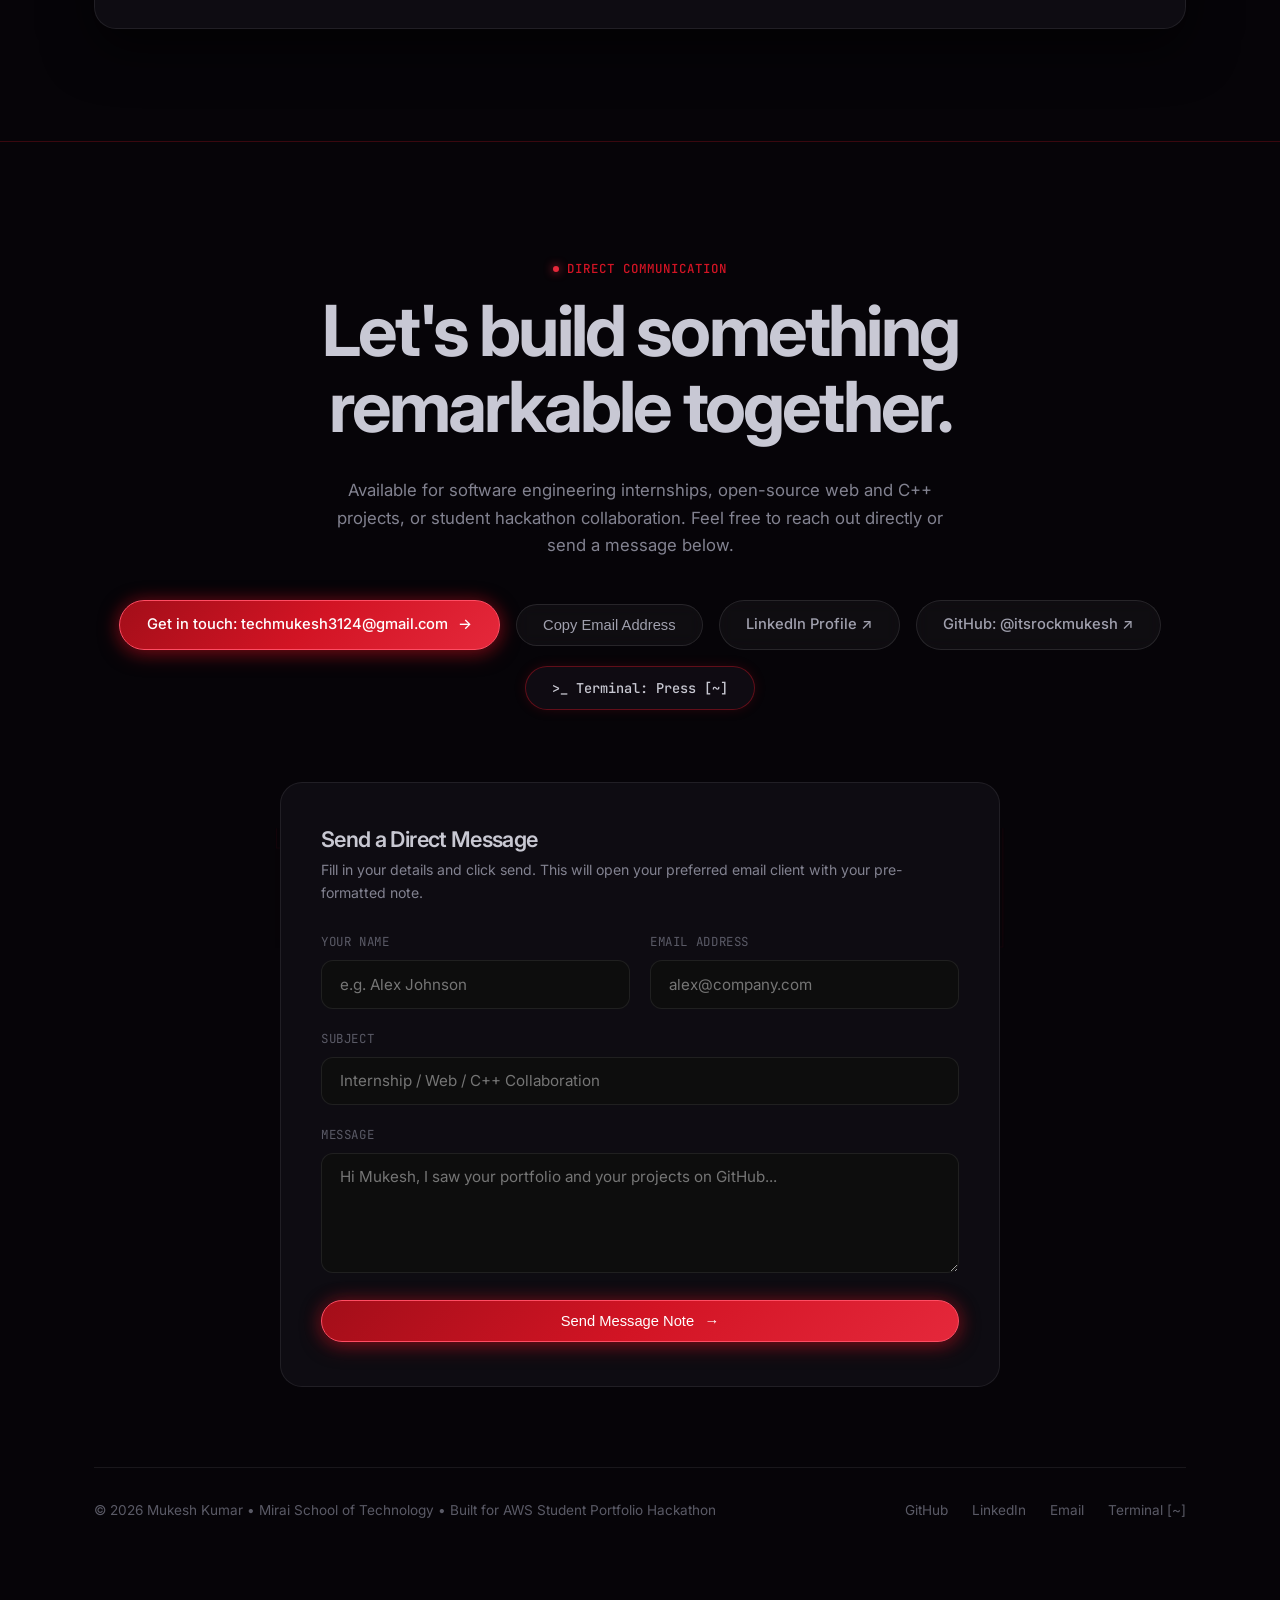
==== commit 3ed74cb9: "feat: add comprehensive cyber sound engine with dual-layer reveal audio, floating sound HUD, and fea" ====
--- a/Personal/index.html
+++ b/Personal/index.html
@@ -262,6 +262,85 @@
       100% { transform: scale(1); box-shadow: 0 10px 30px rgba(0, 0, 0, 0.5); }
     }
 
+    /* Floating Cyber Sound Mode HUD Pill (Bottom-Left Symmetry with Terminal Hint) */
+    .floating-sound-hud {
+      position: fixed;
+      bottom: 1.75rem;
+      left: 1.75rem;
+      z-index: 999;
+      display: flex;
+      align-items: center;
+      gap: 0.65rem;
+      padding: 0.55rem 1.05rem;
+      border-radius: var(--radius-pill);
+      background: rgba(16, 12, 18, 0.82) !important;
+      backdrop-filter: blur(14px);
+      -webkit-backdrop-filter: blur(14px);
+      border: 1px solid rgba(210, 20, 36, 0.42) !important;
+      color: #dedee8 !important;
+      cursor: pointer;
+      box-shadow: 0 10px 30px rgba(0, 0, 0, 0.6), 0 0 18px rgba(163, 14, 25, 0.2);
+      transition: all 0.3s cubic-bezier(0.16, 1, 0.3, 1);
+      user-select: none;
+    }
+
+    .floating-sound-hud:hover {
+      background: rgba(28, 14, 22, 0.95) !important;
+      border-color: rgba(235, 25, 45, 0.8) !important;
+      transform: translateY(-2px) scale(1.02);
+      box-shadow: 0 12px 35px rgba(0, 0, 0, 0.75), 0 0 25px rgba(210, 20, 36, 0.4);
+    }
+
+    .floating-sound-hud.muted {
+      border-color: rgba(255, 255, 255, 0.12) !important;
+      color: #727280 !important;
+      box-shadow: 0 6px 20px rgba(0, 0, 0, 0.5);
+    }
+
+    .sound-eq-icon {
+      display: flex;
+      align-items: flex-end;
+      gap: 2.5px;
+      height: 13px;
+      width: 15px;
+    }
+
+    .sound-eq-bar {
+      width: 2.5px;
+      height: 4px;
+      background: #e5283b;
+      border-radius: 1px;
+      transition: height 0.15s ease;
+    }
+
+    .floating-sound-hud.muted .sound-eq-bar {
+      background: #555562 !important;
+      height: 2px !important;
+      animation: none !important;
+    }
+
+    .sound-eq-bar.active {
+      animation: soundEqDance 0.45s infinite alternate ease-in-out;
+    }
+
+    .sound-eq-bar.b1 { animation-delay: 0.05s; }
+    .sound-eq-bar.b2 { animation-delay: 0.25s; }
+    .sound-eq-bar.b3 { animation-delay: 0.12s; }
+    .sound-eq-bar.b4 { animation-delay: 0.32s; }
+
+    @keyframes soundEqDance {
+      0% { height: 3px; }
+      100% { height: 13px; }
+    }
+
+    .sound-hud-label {
+      font-family: var(--font-mono);
+      font-size: 0.76rem;
+      font-weight: 700;
+      letter-spacing: 0.08em;
+      text-transform: uppercase;
+    }
+
     /* ==========================================================================
        ATMOSPHERIC CYBER BACKGROUND: NEBULAE, GRID & CURSOR SPOTLIGHT
        ========================================================================== */
@@ -1255,7 +1334,15 @@
         right: 1rem !important;
         padding: 0.45rem 0.85rem !important;
         font-size: 0.74rem !important;
-        max-width: calc(100vw - 2rem) !important;
+        max-width: calc(50vw - 1.5rem) !important;
+      }
+
+      .floating-sound-hud {
+        bottom: 1rem !important;
+        left: 1rem !important;
+        padding: 0.45rem 0.85rem !important;
+        font-size: 0.74rem !important;
+        max-width: calc(50vw - 1.5rem) !important;
       }
 
       .terminal-modal-overlay,
@@ -2463,6 +2550,7 @@
   <div id="toast-notification" class="toast-notification"></div>
 
   <!-- Scripts -->
+  <script src="js/audio.js"></script>
   <script src="js/canvas.js"></script>
   <script src="js/terminal.js"></script>
   <script src="js/main.js"></script>
@@ -2543,184 +2631,16 @@
     initFilmGrain();
 
     // ==========================================================================
-    // CYBER AUDIO ENGINE: ENVATO "SCROLL DATA 04" & TACTILE AUDIO FEEDBACK
-    // Preloads immediately on startup so audio is decoded & ready in memory!
-    // Unlocks seamlessly on the very first user interaction or enter click.
+    // CYBER AUDIO ENGINE INTERFACE
+    // Connected directly to window.CyberAudio (js/audio.js)
+    // Features Dual-Layer synthesis, Envato stream, and zero-latency auto-unlock.
     // ==========================================================================
-    let revealAudioCtx = null;
-    let scrollDataBuffer = null;
-    let scrollDataSource = null;
-    let scrollDataGain = null;
-    let scrollDataFilter = null;
-    let isScrollDataPlaying = false;
-    let isAudioLoading = false;
-    let lastRevealTime = performance.now();
-    let revealVelocity = 0.0;
-    let userHasInteracted = false;
-
-    function initRevealAudio() {
-      if (revealAudioCtx) return;
-      try {
-        const AudioContext = window.AudioContext || window.webkitAudioContext;
-        if (!AudioContext) return;
-        revealAudioCtx = new AudioContext();
-        window.scrollAudioCtx = revealAudioCtx;
-        window.initScrollAudio = initRevealAudio;
-
-        // Preload Envato "Scroll Data 04" audio track immediately
-        loadScrollDataAudio();
-      } catch (e) {
-        console.warn("Reveal audio error:", e);
-      }
-    }
-    window.initScrollAudio = initRevealAudio;
-
-    function loadScrollDataAudio() {
-      if (scrollDataBuffer || isAudioLoading || !revealAudioCtx) return;
-      isAudioLoading = true;
-      fetch('assets/scroll-data.m4a')
-        .then(response => {
-          if (!response.ok) throw new Error('HTTP ' + response.status);
-          return response.arrayBuffer();
-        })
-        .then(buf => revealAudioCtx.decodeAudioData(buf))
-        .then(decoded => {
-          scrollDataBuffer = decoded;
-          isAudioLoading = false;
-          setupScrollDataNodes();
-        })
-        .catch(err => {
-          console.warn('Scroll data audio load/decode error:', err);
-          isAudioLoading = false;
-        });
-    }
-
-    function setupScrollDataNodes() {
-      if (!revealAudioCtx || !scrollDataBuffer || isScrollDataPlaying) return;
-      try {
-        scrollDataSource = revealAudioCtx.createBufferSource();
-        scrollDataSource.buffer = scrollDataBuffer;
-        scrollDataSource.loop = true;
-
-        scrollDataFilter = revealAudioCtx.createBiquadFilter();
-        scrollDataFilter.type = 'highpass';
-        scrollDataFilter.frequency.setValueAtTime(110.0, revealAudioCtx.currentTime);
-
-        scrollDataGain = revealAudioCtx.createGain();
-        scrollDataGain.gain.setValueAtTime(0.0001, revealAudioCtx.currentTime);
-
-        scrollDataSource.connect(scrollDataFilter);
-        scrollDataFilter.connect(scrollDataGain);
-        scrollDataGain.connect(revealAudioCtx.destination);
-
-        scrollDataSource.start(0);
-        isScrollDataPlaying = true;
-      } catch (e) {
-        console.warn('setupScrollDataNodes error:', e);
-      }
-    }
-
-    function unlockAudio() {
-      userHasInteracted = true;
-      if (window.portfolioAudioMuted) return;
-      if (!revealAudioCtx) initRevealAudio();
-      if (revealAudioCtx && revealAudioCtx.state === 'suspended') {
-        revealAudioCtx.resume().then(() => {
-          if (revealAudioCtx.state === 'running') {
-            removeAudioUnlockListeners();
-          }
-        }).catch(() => {});
-      }
-    }
-    window.unlockAudio = unlockAudio;
-
-    const AUDIO_UNLOCK_EVENTS = [
-      'click', 'pointerdown', 'pointermove', 'mousedown', 'mouseup',
-      'touchstart', 'touchend', 'touchmove', 'keydown', 'wheel', 'scroll', 'mousemove'
-    ];
-
-    function handleAudioUnlockEvent() {
-      unlockAudio();
-    }
-
-    function removeAudioUnlockListeners() {
-      AUDIO_UNLOCK_EVENTS.forEach(evt => {
-        window.removeEventListener(evt, handleAudioUnlockEvent, { capture: true });
-      });
-    }
-
-    AUDIO_UNLOCK_EVENTS.forEach(evt => {
-      window.addEventListener(evt, handleAudioUnlockEvent, { capture: true, passive: true });
-    });
-
-    // Subtle tactile click sound on cursor press / enter
-    function playTactileClick() {
-      if (window.portfolioAudioMuted) return;
-      if (!revealAudioCtx) initRevealAudio();
-      if (revealAudioCtx && revealAudioCtx.state === 'suspended') revealAudioCtx.resume();
-      if (!revealAudioCtx || revealAudioCtx.state !== 'running') return;
-      try {
-        const t = revealAudioCtx.currentTime;
-        const osc = revealAudioCtx.createOscillator();
-        const gain = revealAudioCtx.createGain();
-        osc.type = 'triangle';
-        osc.frequency.setValueAtTime(1150, t);
-        osc.frequency.exponentialRampToValueAtTime(320, t + 0.024);
-        gain.gain.setValueAtTime(0.022, t);
-        gain.gain.exponentialRampToValueAtTime(0.0001, t + 0.025);
-        osc.connect(gain);
-        gain.connect(revealAudioCtx.destination);
-        osc.start(t);
-        osc.stop(t + 0.026);
-      } catch (e) {}
-    }
-
-    // Subtle lock-on blip when snapping to targets
-    function playTactileHover() {
-      if (window.portfolioAudioMuted) return;
-      if (!revealAudioCtx) initRevealAudio();
-      if (revealAudioCtx && revealAudioCtx.state === 'suspended') revealAudioCtx.resume();
-      if (!revealAudioCtx || revealAudioCtx.state !== 'running') return;
-      try {
-        const t = revealAudioCtx.currentTime;
-        const osc = revealAudioCtx.createOscillator();
-        const gain = revealAudioCtx.createGain();
-        osc.type = 'sine';
-        osc.frequency.setValueAtTime(1280, t);
-        osc.frequency.exponentialRampToValueAtTime(1540, t + 0.018);
-        gain.gain.setValueAtTime(0.014, t);
-        gain.gain.exponentialRampToValueAtTime(0.0001, t + 0.02);
-        osc.connect(gain);
-        gain.connect(revealAudioCtx.destination);
-        osc.start(t);
-        osc.stop(t + 0.022);
-      } catch (e) {}
-    }
-
-    // ONLY called during photo reveal scrolling!
     function handleRevealSound(delta) {
-      if (window.portfolioAudioMuted) return;
-      unlockAudio();
-      if (revealAudioCtx && revealAudioCtx.state === 'suspended') {
-        revealAudioCtx.resume().catch(() => {});
-      }
-      if (!revealAudioCtx) return;
-
-      if (!scrollDataBuffer && !isAudioLoading) {
-        loadScrollDataAudio();
-      } else if (scrollDataBuffer && !isScrollDataPlaying) {
-        setupScrollDataNodes();
-      }
-
-      const now = performance.now();
-      const dt = Math.max(1, now - lastRevealTime);
-      revealVelocity = Math.min(1.0, (Math.abs(delta || 0) / dt) * 0.28);
-      lastRevealTime = now;
+      if (window.CyberAudio) {
+        window.CyberAudio.playRevealStep(revealProgress, Math.min(1.0, Math.abs(delta || 100) / 100));
+      }
     }
     window.handleScrollSound = handleRevealSound;
-
-    // Immediately kick off preload so audio is ready in memory
-    initRevealAudio();
 
     // --- Three.js Setup ---
     let renderer = null;
@@ -3561,6 +3481,9 @@
     function onPhotoRevealedComplete() {
       if (photoFullyRevealed) return;
       photoFullyRevealed = true;
+      if (window.CyberAudio) {
+        window.CyberAudio.playRevealComplete();
+      }
       isAwaitingNewScrollGesture = true; // Block any spillover from the current long scroll!
       clearTimeout(wheelRestTimer);
       wheelRestTimer = setTimeout(() => {
@@ -3571,6 +3494,9 @@
     function advanceToNextPage() {
       if (isTransitioningToPage) return;
       isTransitioningToPage = true;
+      if (window.CyberAudio) {
+        window.CyberAudio.playPageTransition();
+      }
       document.body.classList.remove('hero-locked');
 
       if (navbarEl) navbarEl.classList.remove('navbar-hidden');
@@ -3853,36 +3779,12 @@
         onPhotoRevealedComplete();
       }
 
-      // --- Photo Reveal Audio Modulation (Envato Scroll Data 04) ---
-      // Sound plays ONLY during photo reveal, matching the 3D particle assembly!
-      if (revealAudioCtx) {
-        if (window.portfolioAudioMuted || photoFullyRevealed || window.scrollY > 5 || targetRevealProgress >= 0.999) {
-          if (scrollDataGain) {
-            scrollDataGain.gain.setTargetAtTime(0.0001, revealAudioCtx.currentTime, 0.04);
-          }
-        } else {
-          const timeSinceRevealScroll = performance.now() - lastRevealTime;
-          const isParticlesMoving = (revealDelta > 0.0002 || timeSinceRevealScroll < 200) && targetRevealProgress < 0.999;
-
-          if (isParticlesMoving) {
-            const audioNow = revealAudioCtx.currentTime;
-
-            // 1. Envato Scroll Data 04 dynamic playback
-            if (scrollDataGain) {
-              const targetVol = Math.min(0.24, Math.max(0.06, revealVelocity * 0.22));
-              scrollDataGain.gain.setTargetAtTime(targetVol, audioNow, 0.04);
-
-              if (scrollDataSource && scrollDataSource.playbackRate) {
-                const targetRate = THREE.MathUtils.lerp(0.95, 1.15, revealProgress);
-                scrollDataSource.playbackRate.setTargetAtTime(targetRate, audioNow, 0.05);
-              }
-            }
-
-          } else {
-            if (scrollDataGain) {
-              scrollDataGain.gain.setTargetAtTime(0.0001, revealAudioCtx.currentTime, 0.08);
-            }
-          }
+      // --- Photo Reveal Audio Modulation (CyberAudio Engine) ---
+      if (window.CyberAudio) {
+        if (!photoFullyRevealed && revealDelta > 0.0001 && targetRevealProgress > 0.001) {
+          window.CyberAudio.playRevealStep(revealProgress, Math.min(1.0, revealDelta * 120.0));
+        } else if (photoFullyRevealed || revealProgress >= 0.999 || window.scrollY > 5) {
+          window.CyberAudio.stopRevealSound();
         }
       }
 
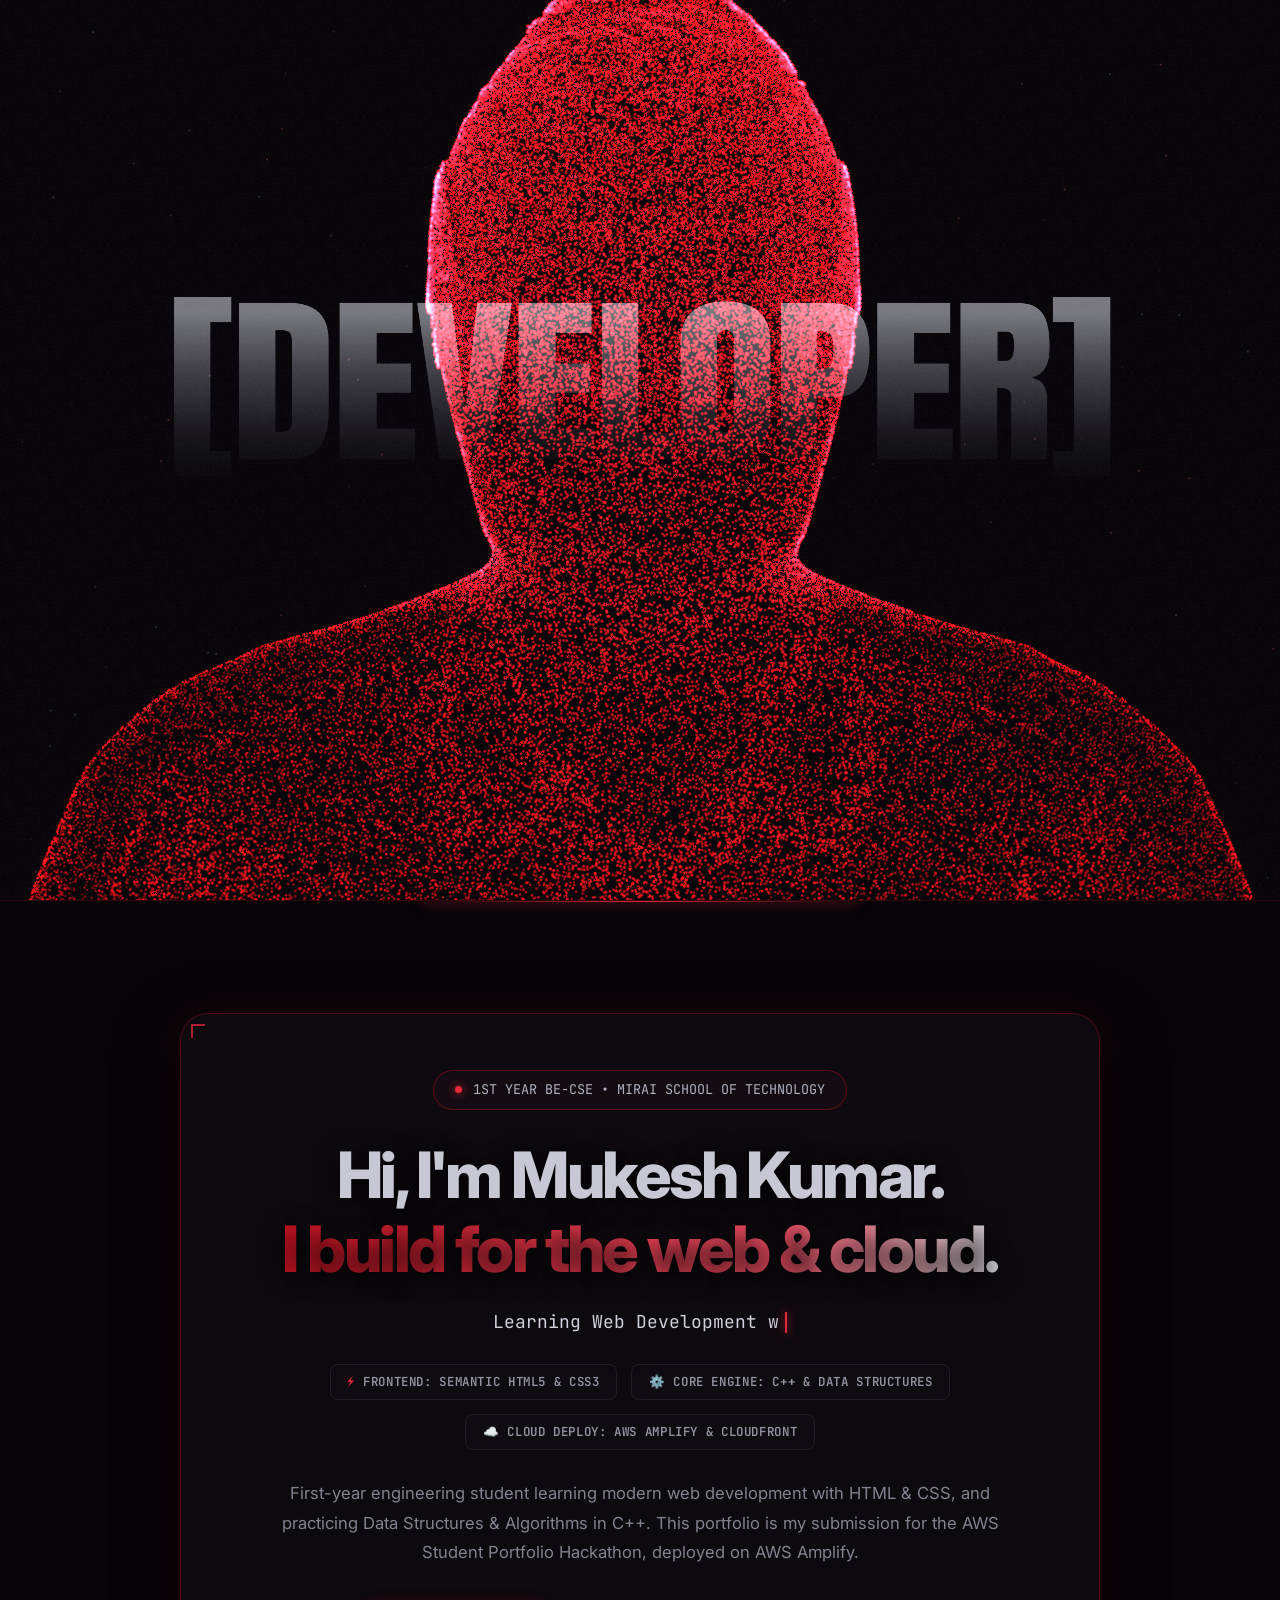
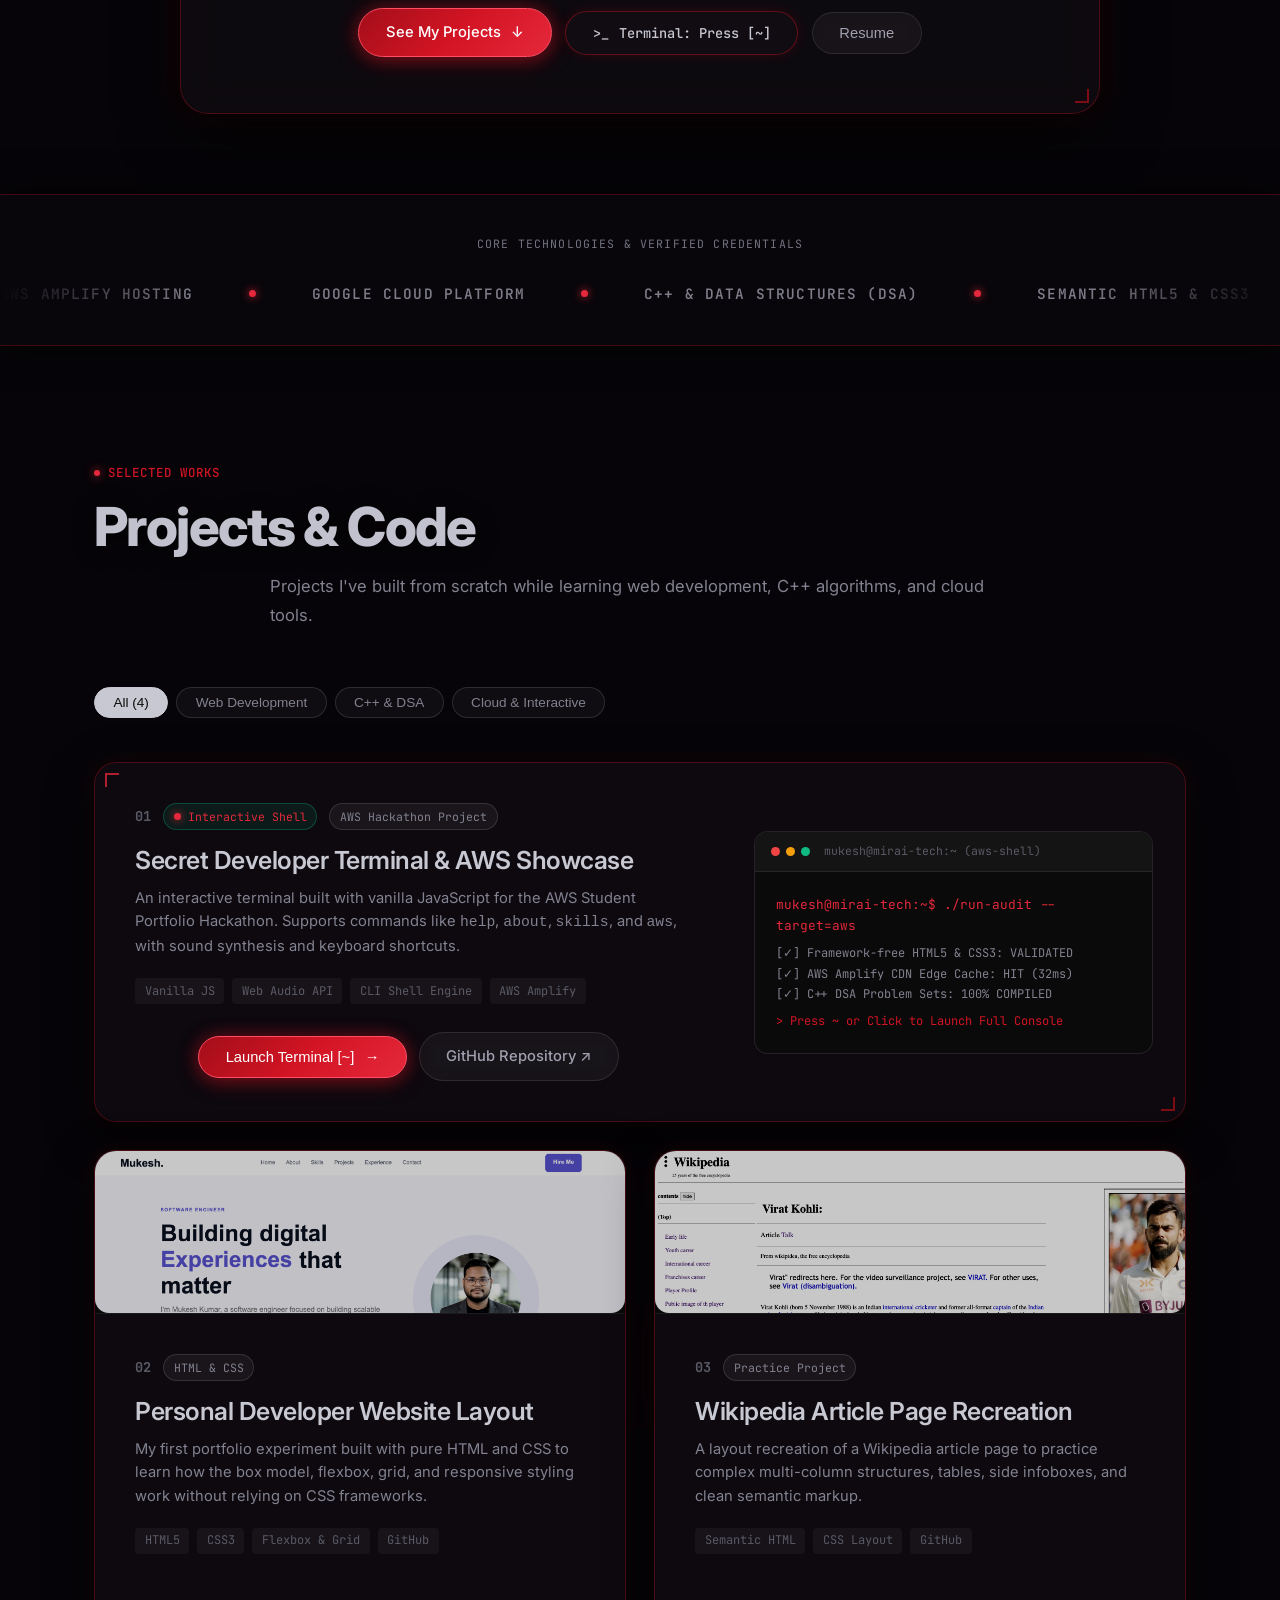
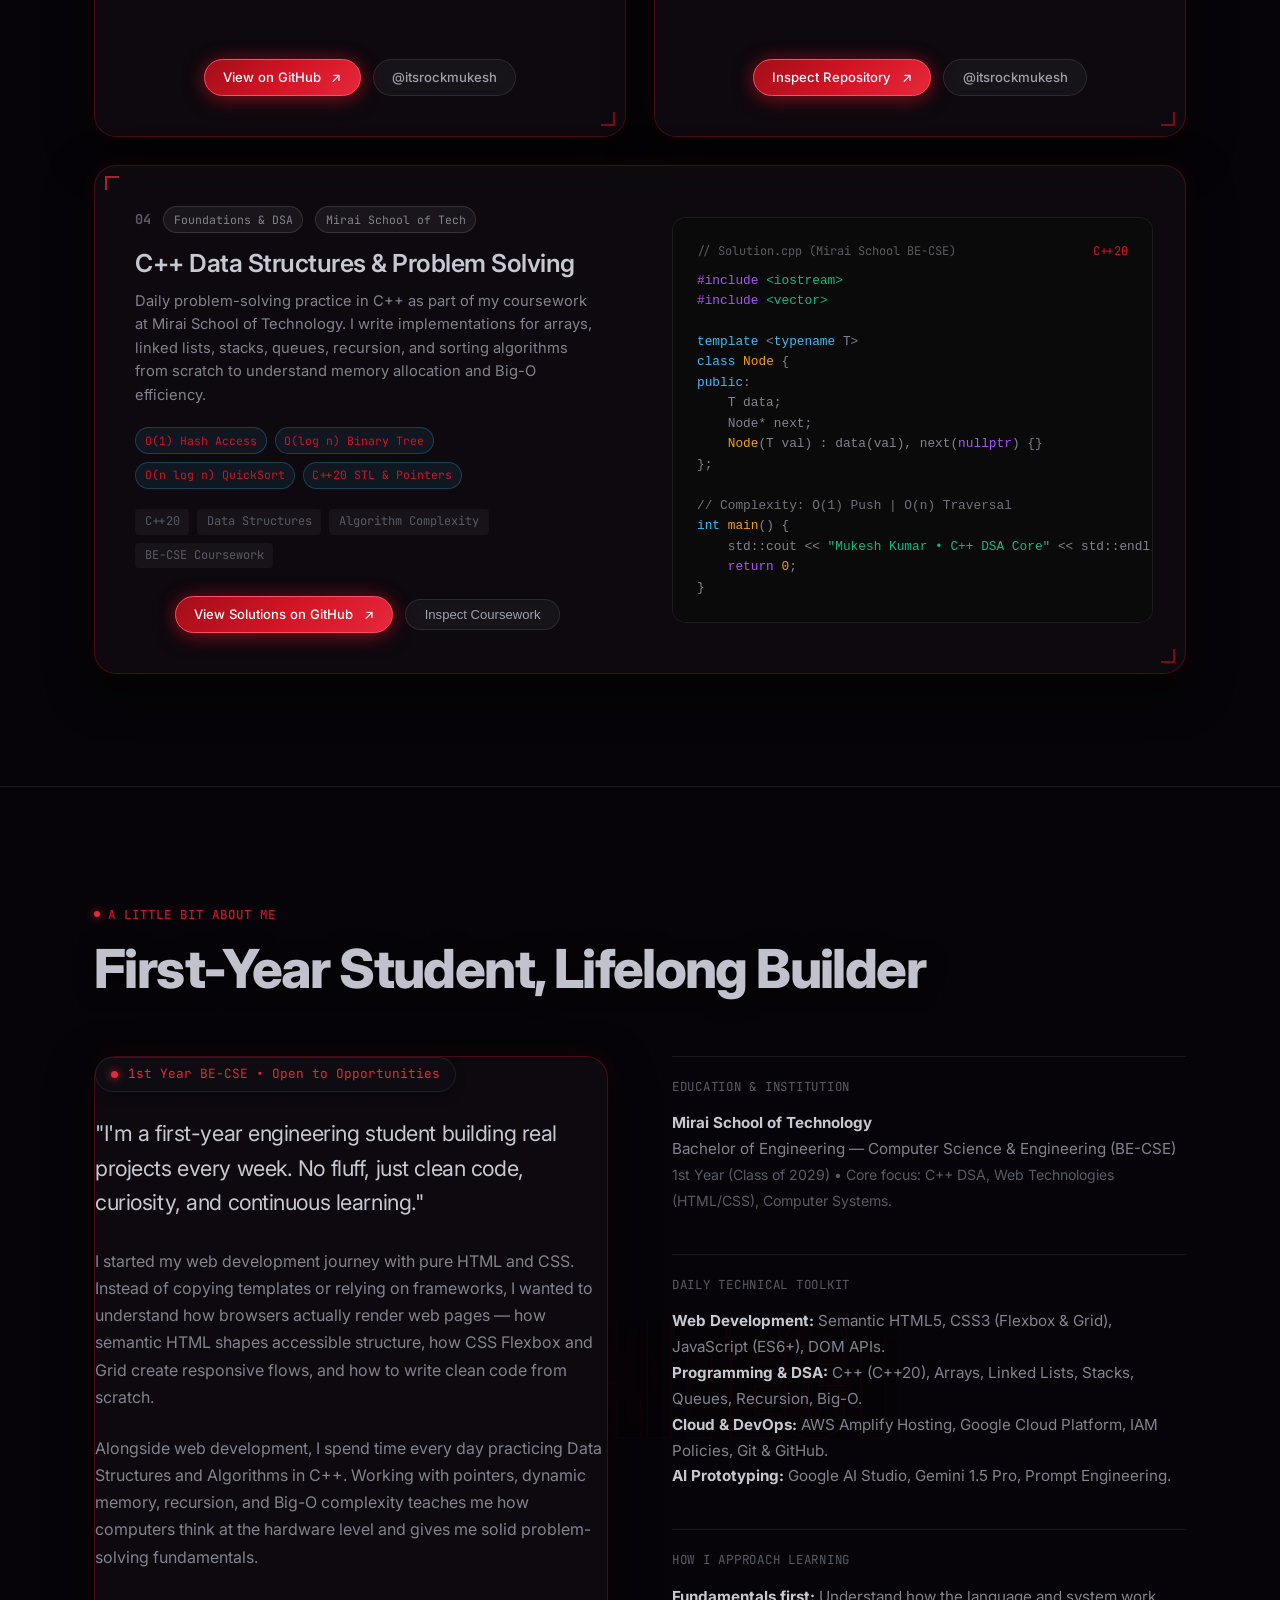
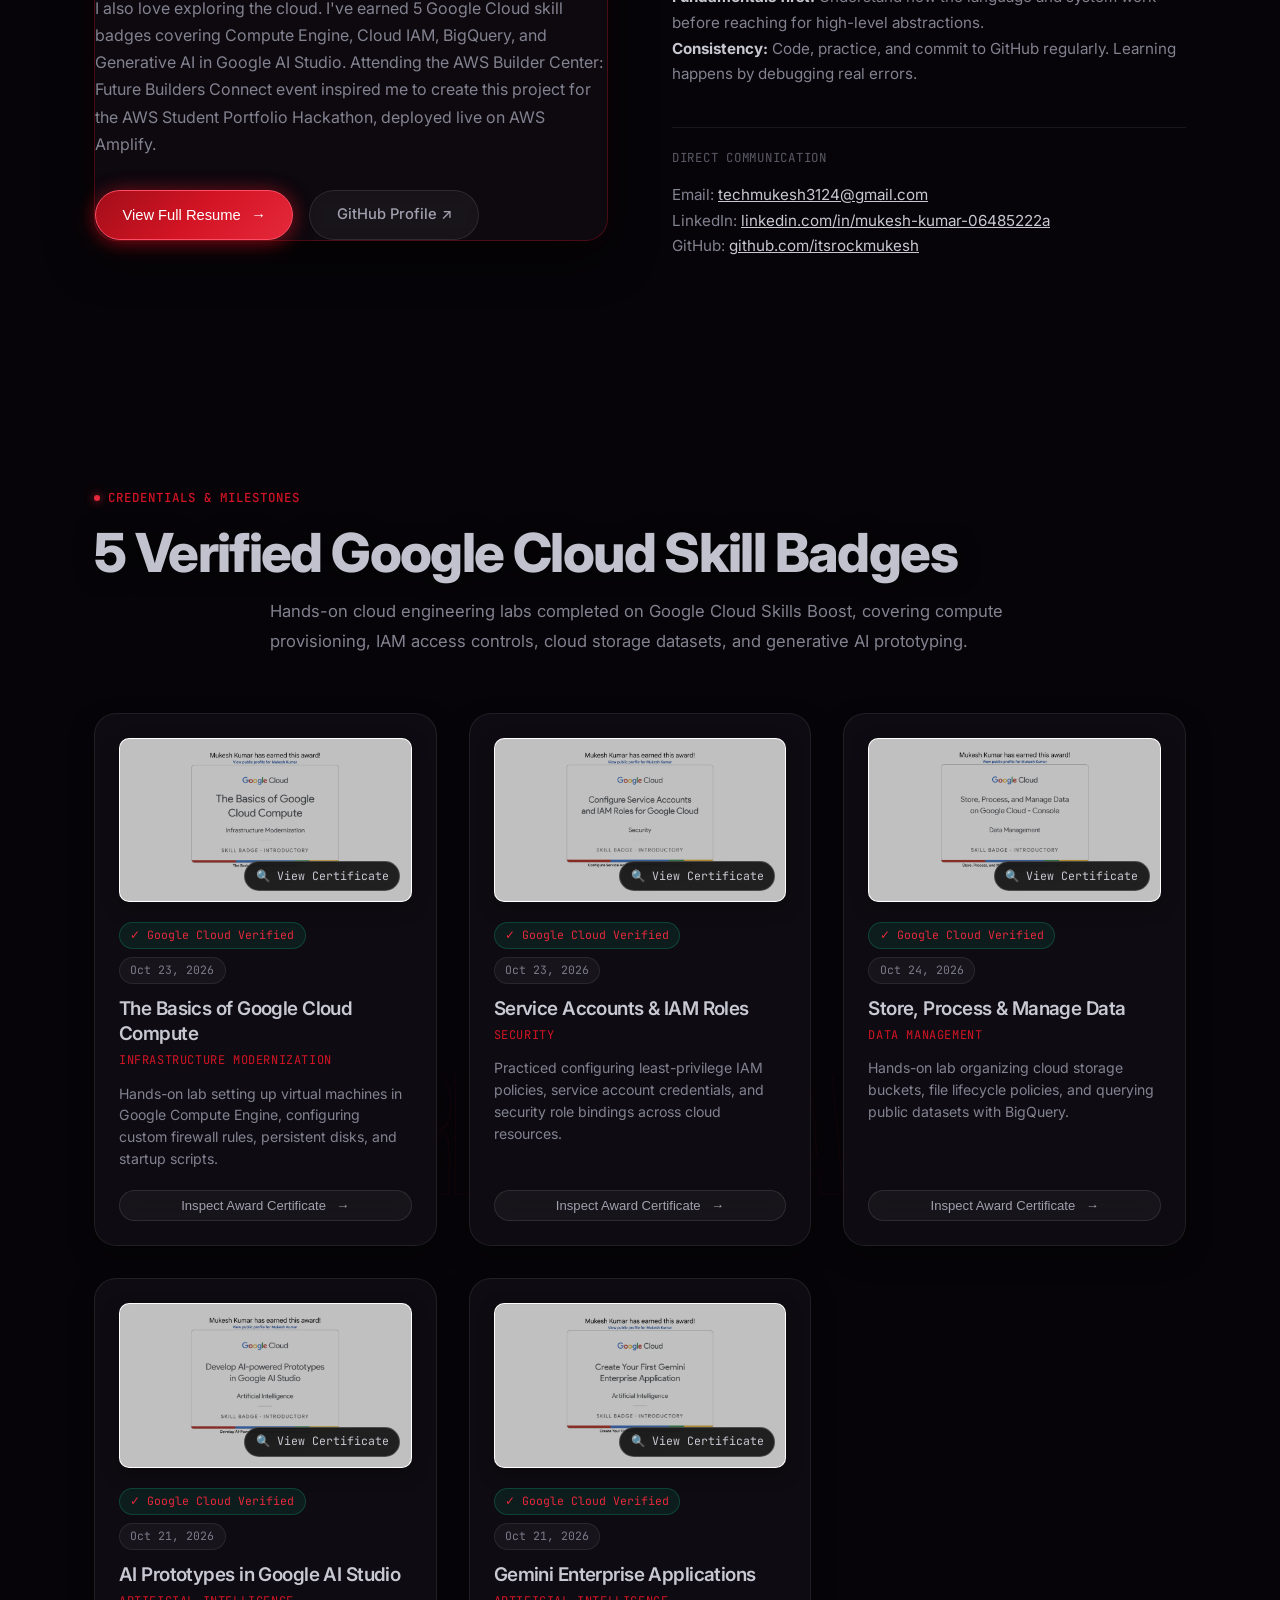
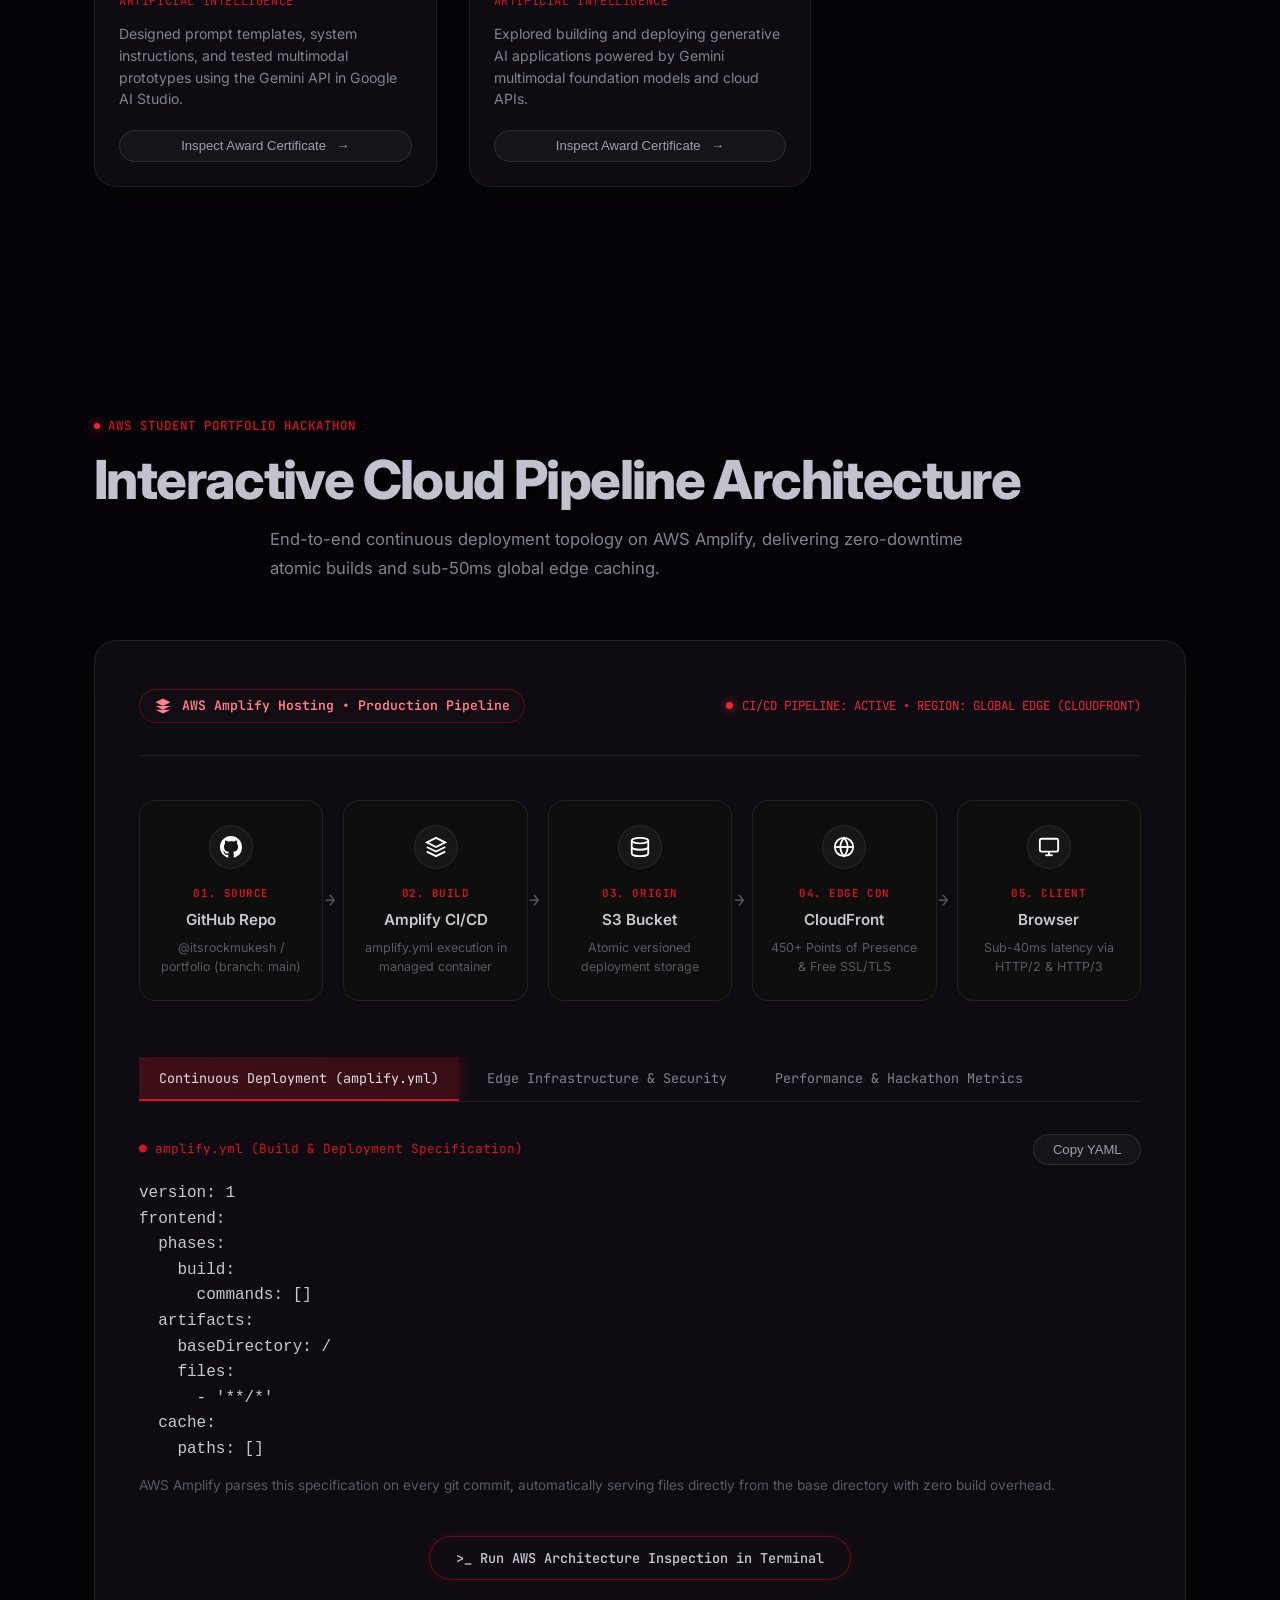
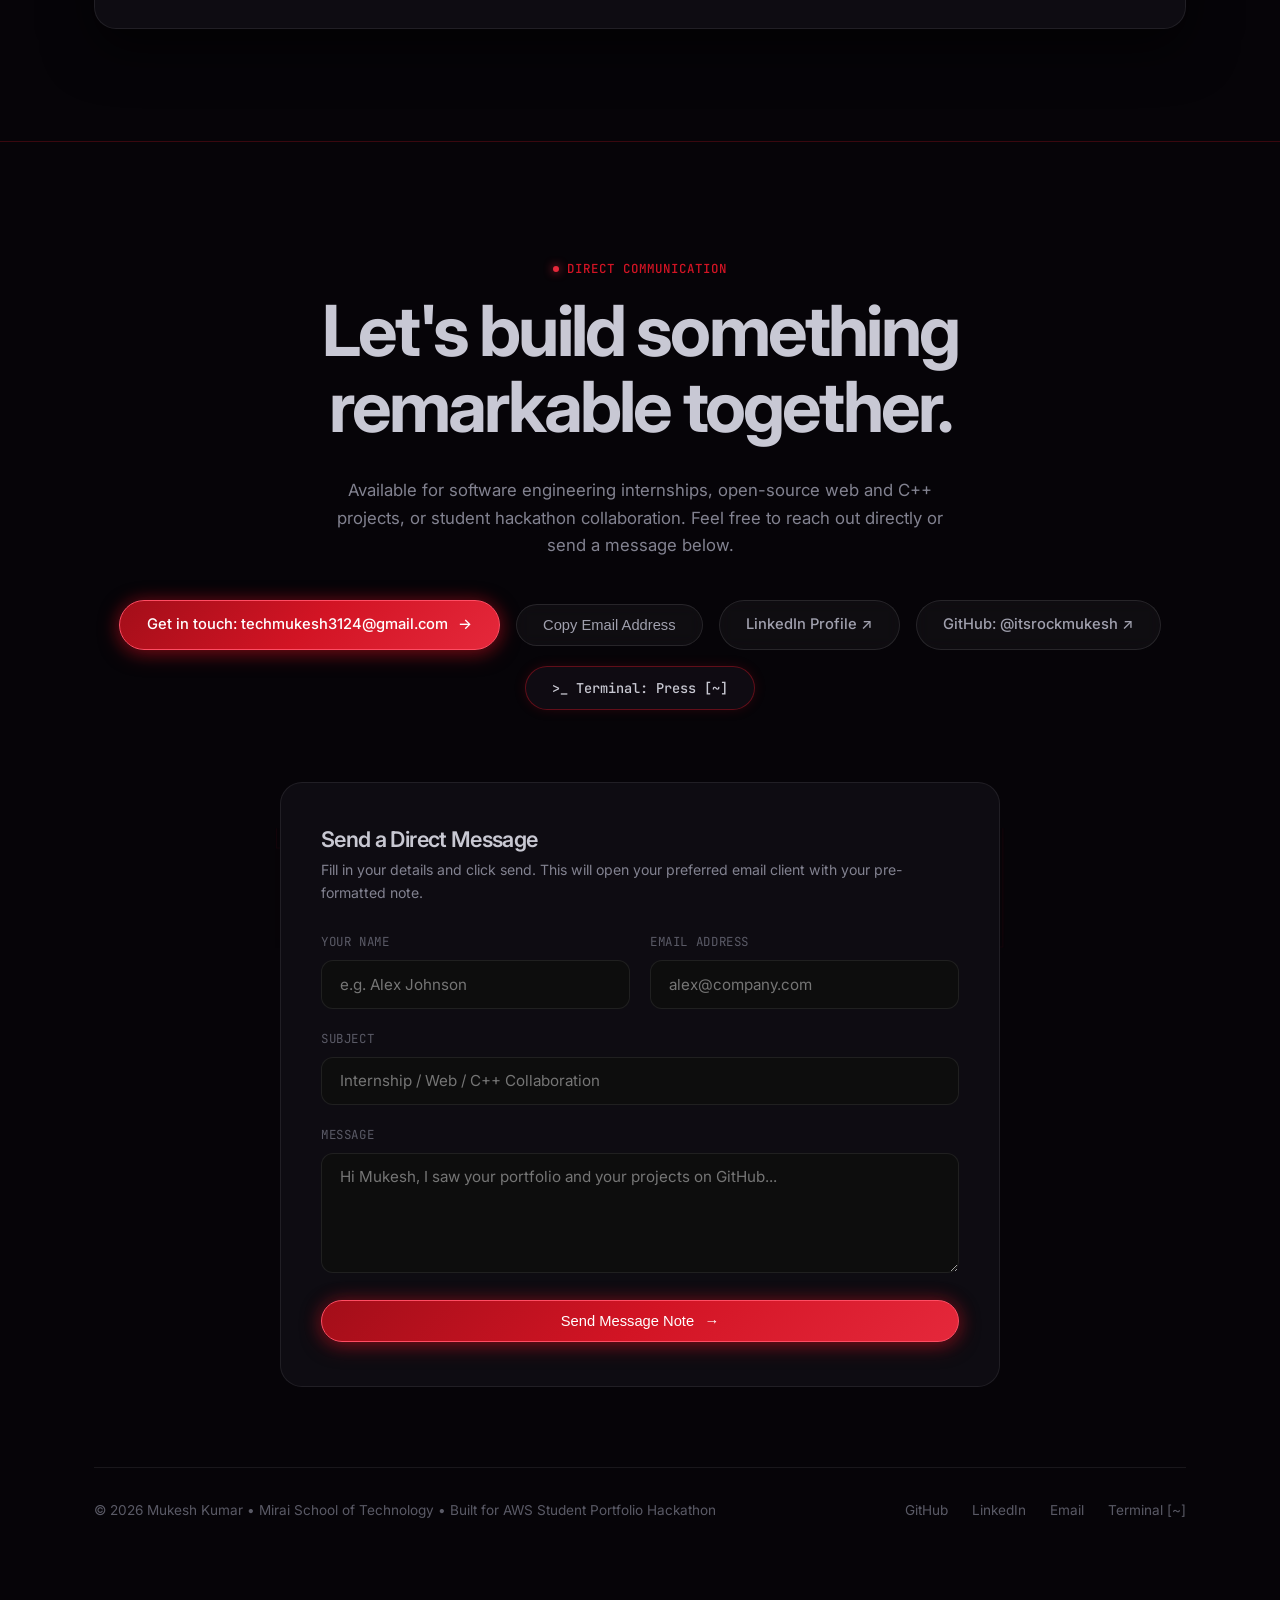
==== commit 33452d8a: "feat: soften photo scroll audio, eliminate latency, and hide sound mode button" ====
--- a/Personal/index.html
+++ b/Personal/index.html
@@ -262,83 +262,15 @@
       100% { transform: scale(1); box-shadow: 0 10px 30px rgba(0, 0, 0, 0.5); }
     }
 
-    /* Floating Cyber Sound Mode HUD Pill (Bottom-Left Symmetry with Terminal Hint) */
+    /* Sound Mode Buttons - Hidden from UI as requested */
+    #sound-toggle-btn,
+    .sound-toggle-btn,
+    #floating-sound-hud,
     .floating-sound-hud {
-      position: fixed;
-      bottom: 1.75rem;
-      left: 1.75rem;
-      z-index: 999;
-      display: flex;
-      align-items: center;
-      gap: 0.65rem;
-      padding: 0.55rem 1.05rem;
-      border-radius: var(--radius-pill);
-      background: rgba(16, 12, 18, 0.82) !important;
-      backdrop-filter: blur(14px);
-      -webkit-backdrop-filter: blur(14px);
-      border: 1px solid rgba(210, 20, 36, 0.42) !important;
-      color: #dedee8 !important;
-      cursor: pointer;
-      box-shadow: 0 10px 30px rgba(0, 0, 0, 0.6), 0 0 18px rgba(163, 14, 25, 0.2);
-      transition: all 0.3s cubic-bezier(0.16, 1, 0.3, 1);
-      user-select: none;
-    }
-
-    .floating-sound-hud:hover {
-      background: rgba(28, 14, 22, 0.95) !important;
-      border-color: rgba(235, 25, 45, 0.8) !important;
-      transform: translateY(-2px) scale(1.02);
-      box-shadow: 0 12px 35px rgba(0, 0, 0, 0.75), 0 0 25px rgba(210, 20, 36, 0.4);
-    }
-
-    .floating-sound-hud.muted {
-      border-color: rgba(255, 255, 255, 0.12) !important;
-      color: #727280 !important;
-      box-shadow: 0 6px 20px rgba(0, 0, 0, 0.5);
-    }
-
-    .sound-eq-icon {
-      display: flex;
-      align-items: flex-end;
-      gap: 2.5px;
-      height: 13px;
-      width: 15px;
-    }
-
-    .sound-eq-bar {
-      width: 2.5px;
-      height: 4px;
-      background: #e5283b;
-      border-radius: 1px;
-      transition: height 0.15s ease;
-    }
-
-    .floating-sound-hud.muted .sound-eq-bar {
-      background: #555562 !important;
-      height: 2px !important;
-      animation: none !important;
-    }
-
-    .sound-eq-bar.active {
-      animation: soundEqDance 0.45s infinite alternate ease-in-out;
-    }
-
-    .sound-eq-bar.b1 { animation-delay: 0.05s; }
-    .sound-eq-bar.b2 { animation-delay: 0.25s; }
-    .sound-eq-bar.b3 { animation-delay: 0.12s; }
-    .sound-eq-bar.b4 { animation-delay: 0.32s; }
-
-    @keyframes soundEqDance {
-      0% { height: 3px; }
-      100% { height: 13px; }
-    }
-
-    .sound-hud-label {
-      font-family: var(--font-mono);
-      font-size: 0.76rem;
-      font-weight: 700;
-      letter-spacing: 0.08em;
-      text-transform: uppercase;
+      display: none !important;
+      visibility: hidden !important;
+      opacity: 0 !important;
+      pointer-events: none !important;
     }
 
     /* ==========================================================================
@@ -1337,13 +1269,6 @@
         max-width: calc(50vw - 1.5rem) !important;
       }
 
-      .floating-sound-hud {
-        bottom: 1rem !important;
-        left: 1rem !important;
-        padding: 0.45rem 0.85rem !important;
-        font-size: 0.74rem !important;
-        max-width: calc(50vw - 1.5rem) !important;
-      }
 
       .terminal-modal-overlay,
       .resume-modal-overlay {
@@ -1461,8 +1386,8 @@
 
       <!-- Action Items on Right -->
       <div class="nav-actions">
-        <!-- Sound FX Synth Toggle -->
-        <button id="sound-toggle-btn" class="sound-toggle-btn" title="Toggle Cyber Audio Feedback" aria-label="Toggle Audio">
+        <!-- Sound FX Synth Toggle (Hidden as requested) -->
+        <button id="sound-toggle-btn" class="sound-toggle-btn" title="Toggle Cyber Audio Feedback" aria-label="Toggle Audio" style="display: none !important;" aria-hidden="true">
           <svg width="17" height="17" viewBox="0 0 24 24" fill="none" stroke="currentColor" stroke-width="2" stroke-linecap="round" stroke-linejoin="round">
             <polygon points="11 5 6 9 2 9 2 15 6 15 11 19 11 5"></polygon>
             <path d="M19.07 4.93a10 10 0 0 1 0 14.14M15.54 8.46a5 5 0 0 1 0 7.07"></path>
@@ -2633,9 +2558,11 @@
     // ==========================================================================
     // CYBER AUDIO ENGINE INTERFACE
     // Connected directly to window.CyberAudio (js/audio.js)
-    // Features Dual-Layer synthesis, Envato stream, and zero-latency auto-unlock.
+    // Instantaneous 0ms latency, soft warm micro-pulses, zero hanging lag.
     // ==========================================================================
+    let lastActiveGestureTime = 0;
     function handleRevealSound(delta) {
+      lastActiveGestureTime = performance.now();
       if (window.CyberAudio) {
         window.CyberAudio.playRevealStep(revealProgress, Math.min(1.0, Math.abs(delta || 100) / 100));
       }
@@ -3780,10 +3707,11 @@
       }
 
       // --- Photo Reveal Audio Modulation (CyberAudio Engine) ---
+      // Only plays while user is actively performing a scroll/touch gesture (Zero latency & zero trailing lag)
       if (window.CyberAudio) {
-        if (!photoFullyRevealed && revealDelta > 0.0001 && targetRevealProgress > 0.001) {
-          window.CyberAudio.playRevealStep(revealProgress, Math.min(1.0, revealDelta * 120.0));
-        } else if (photoFullyRevealed || revealProgress >= 0.999 || window.scrollY > 5) {
+        if (!photoFullyRevealed && (now - lastActiveGestureTime < 80) && targetRevealProgress > 0.001) {
+          window.CyberAudio.playRevealStep(revealProgress, Math.min(1.0, revealDelta * 80.0));
+        } else if (photoFullyRevealed || revealProgress >= 0.999 || window.scrollY > 5 || (now - lastActiveGestureTime >= 80)) {
           window.CyberAudio.stopRevealSound();
         }
       }
--- a/Personal/css/style.css
+++ b/Personal/css/style.css
@@ -2974,5 +2974,16 @@
   }
 }
 
-
-
+/* Sound Mode Buttons - Explicitly hidden from UI */
+#sound-toggle-btn,
+.sound-toggle-btn,
+#floating-sound-hud,
+.floating-sound-hud {
+  display: none !important;
+  visibility: hidden !important;
+  opacity: 0 !important;
+  pointer-events: none !important;
+}
+
+
+
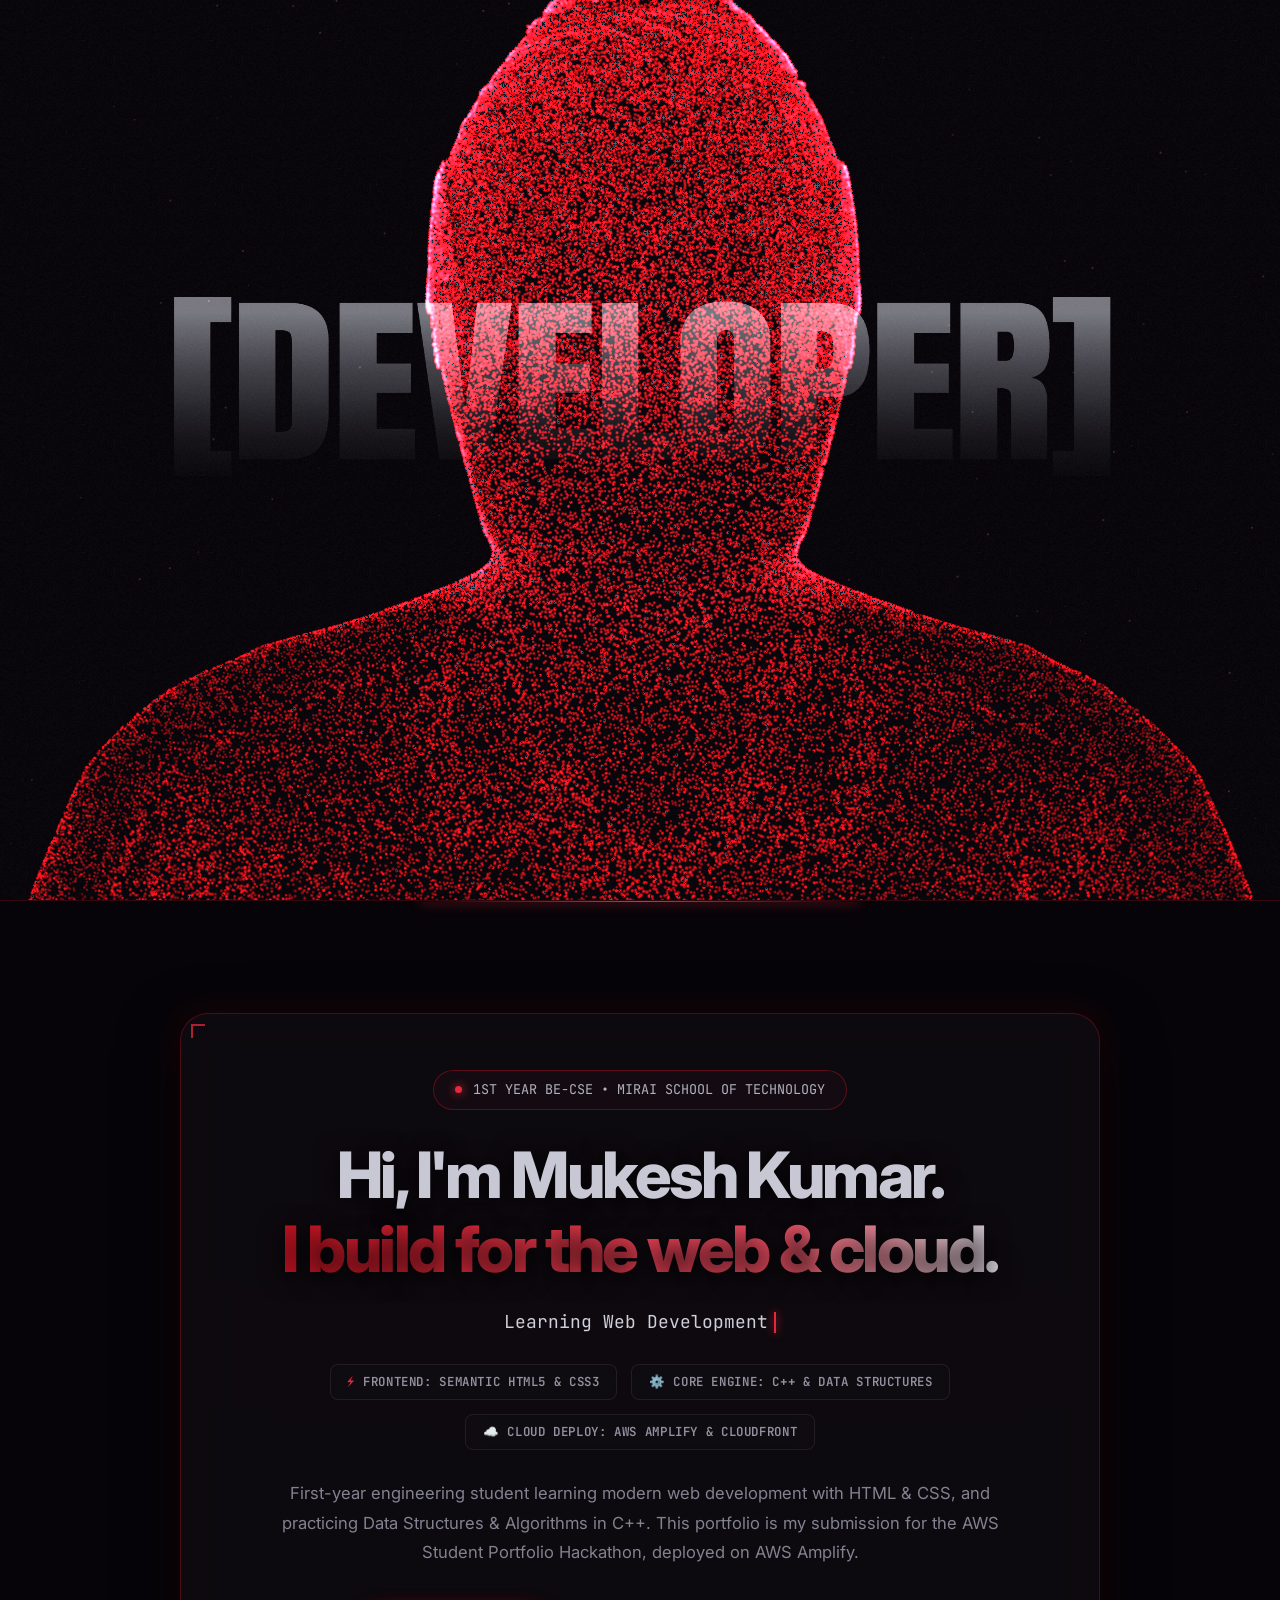
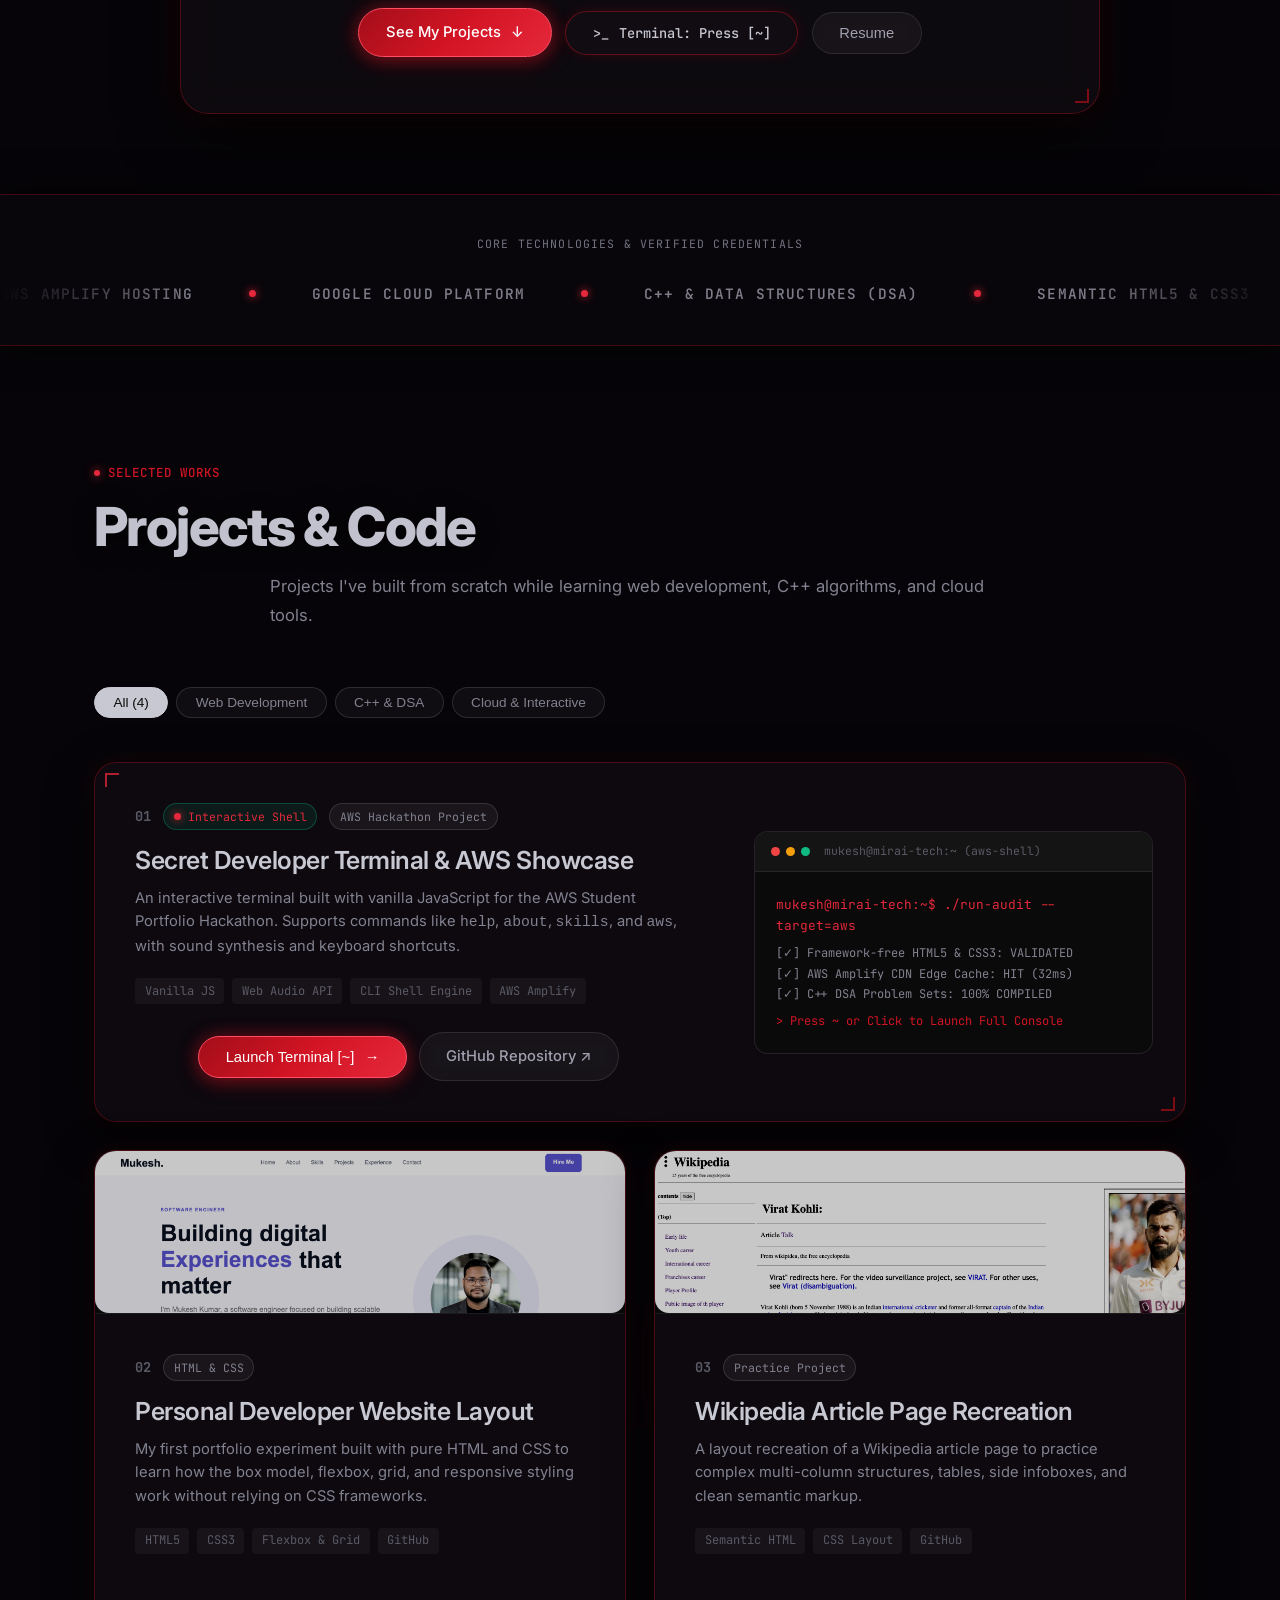
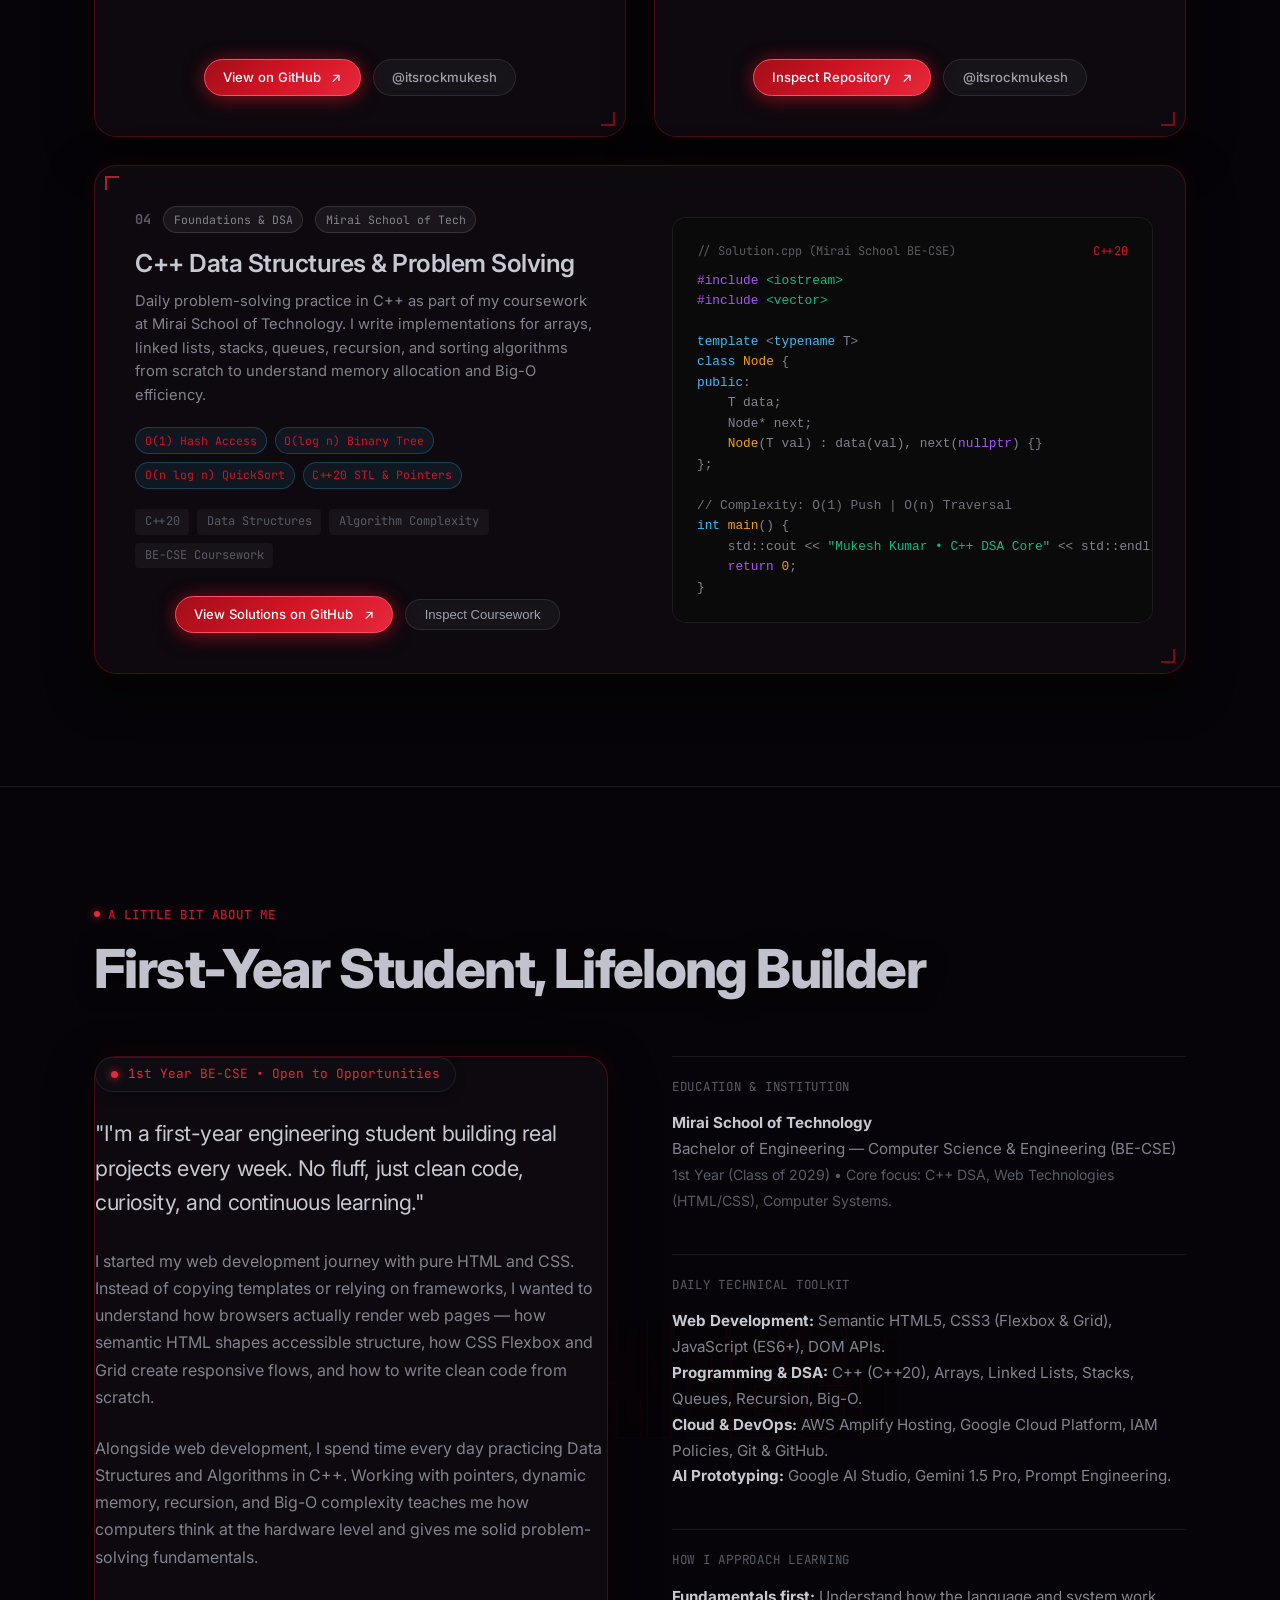
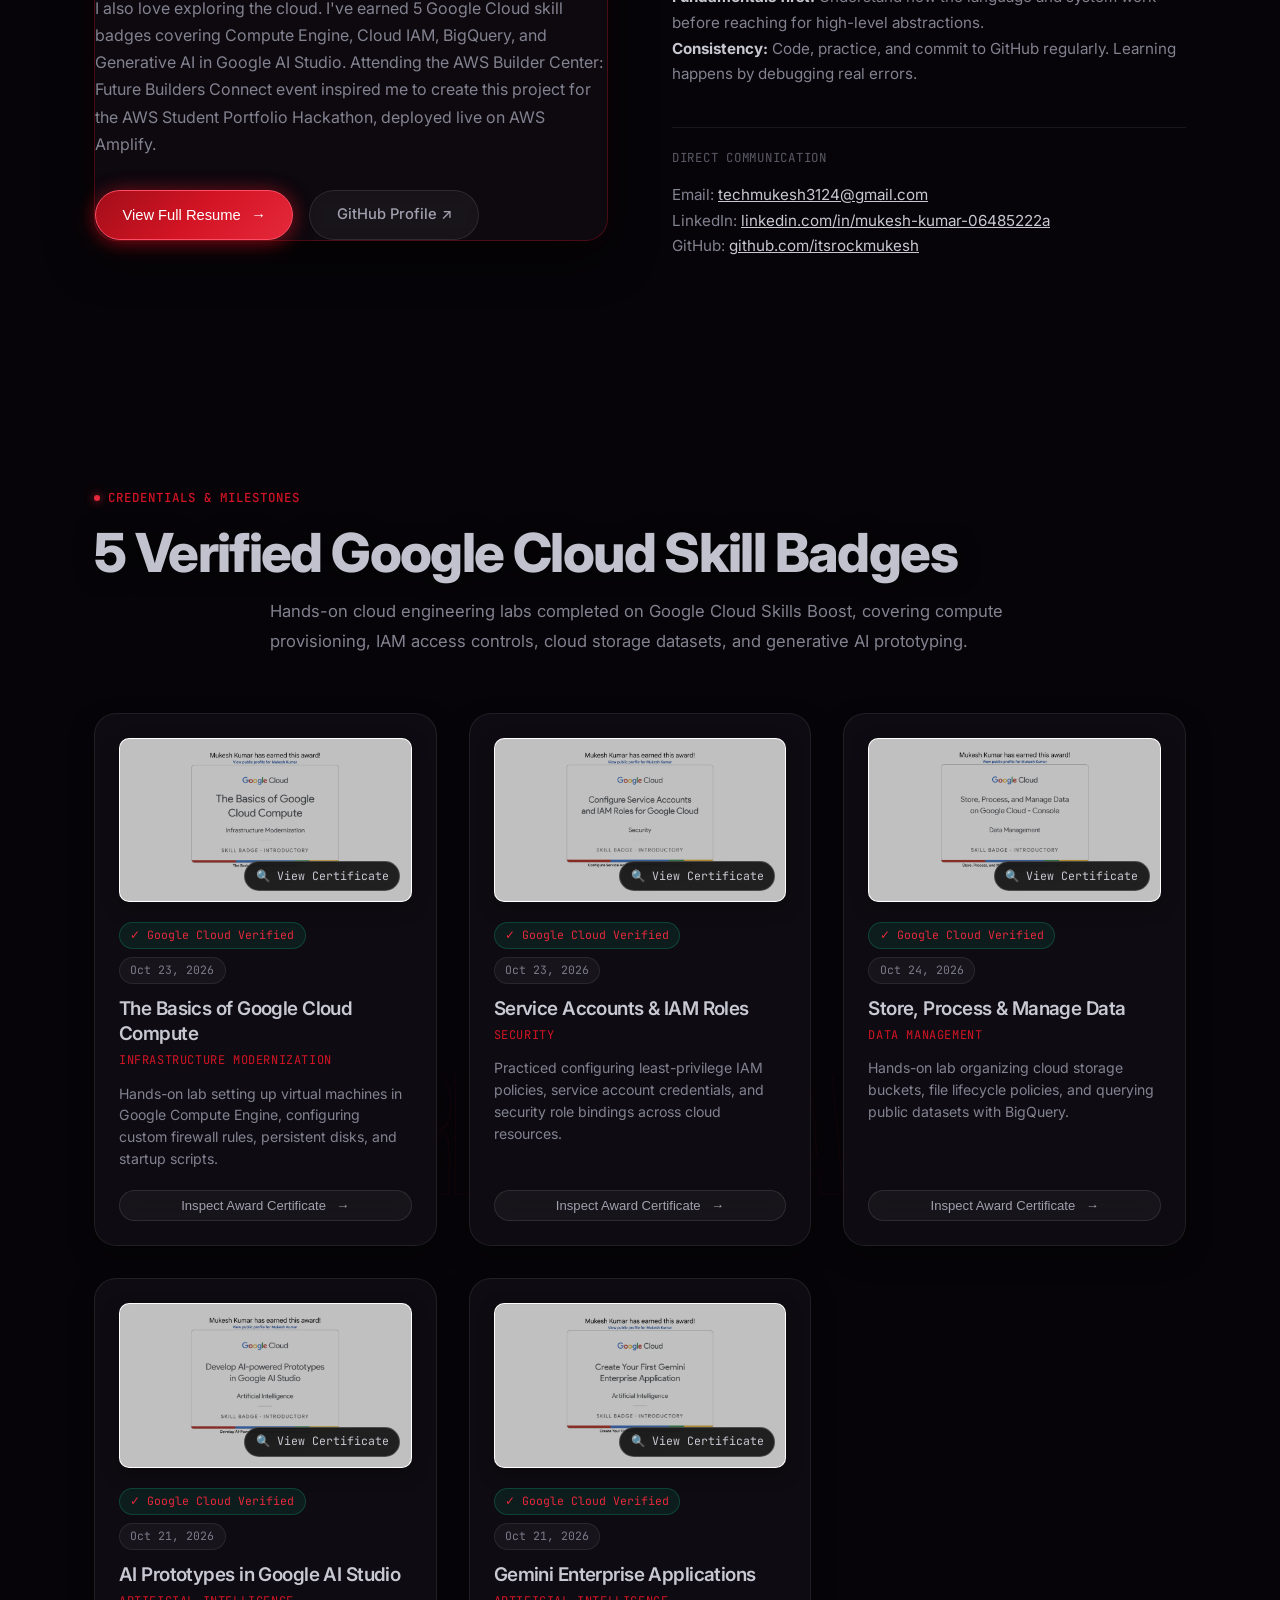
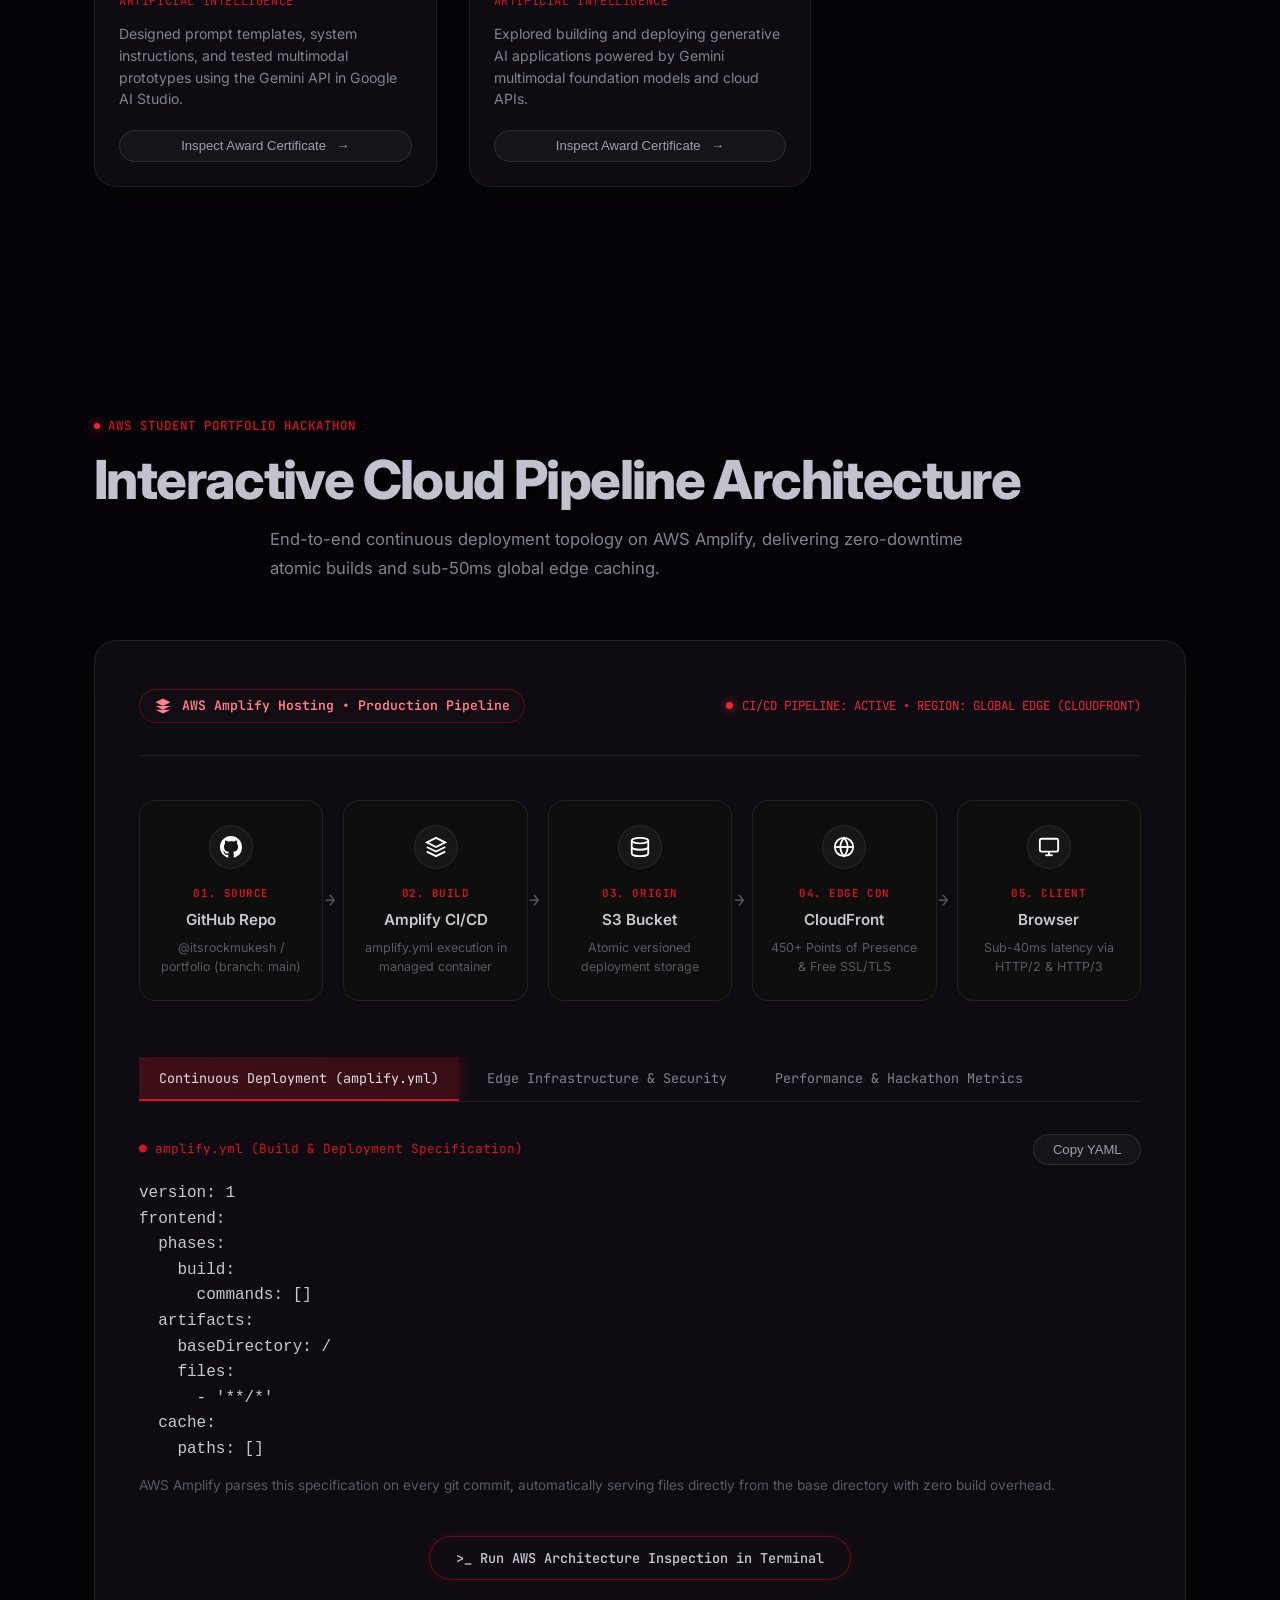
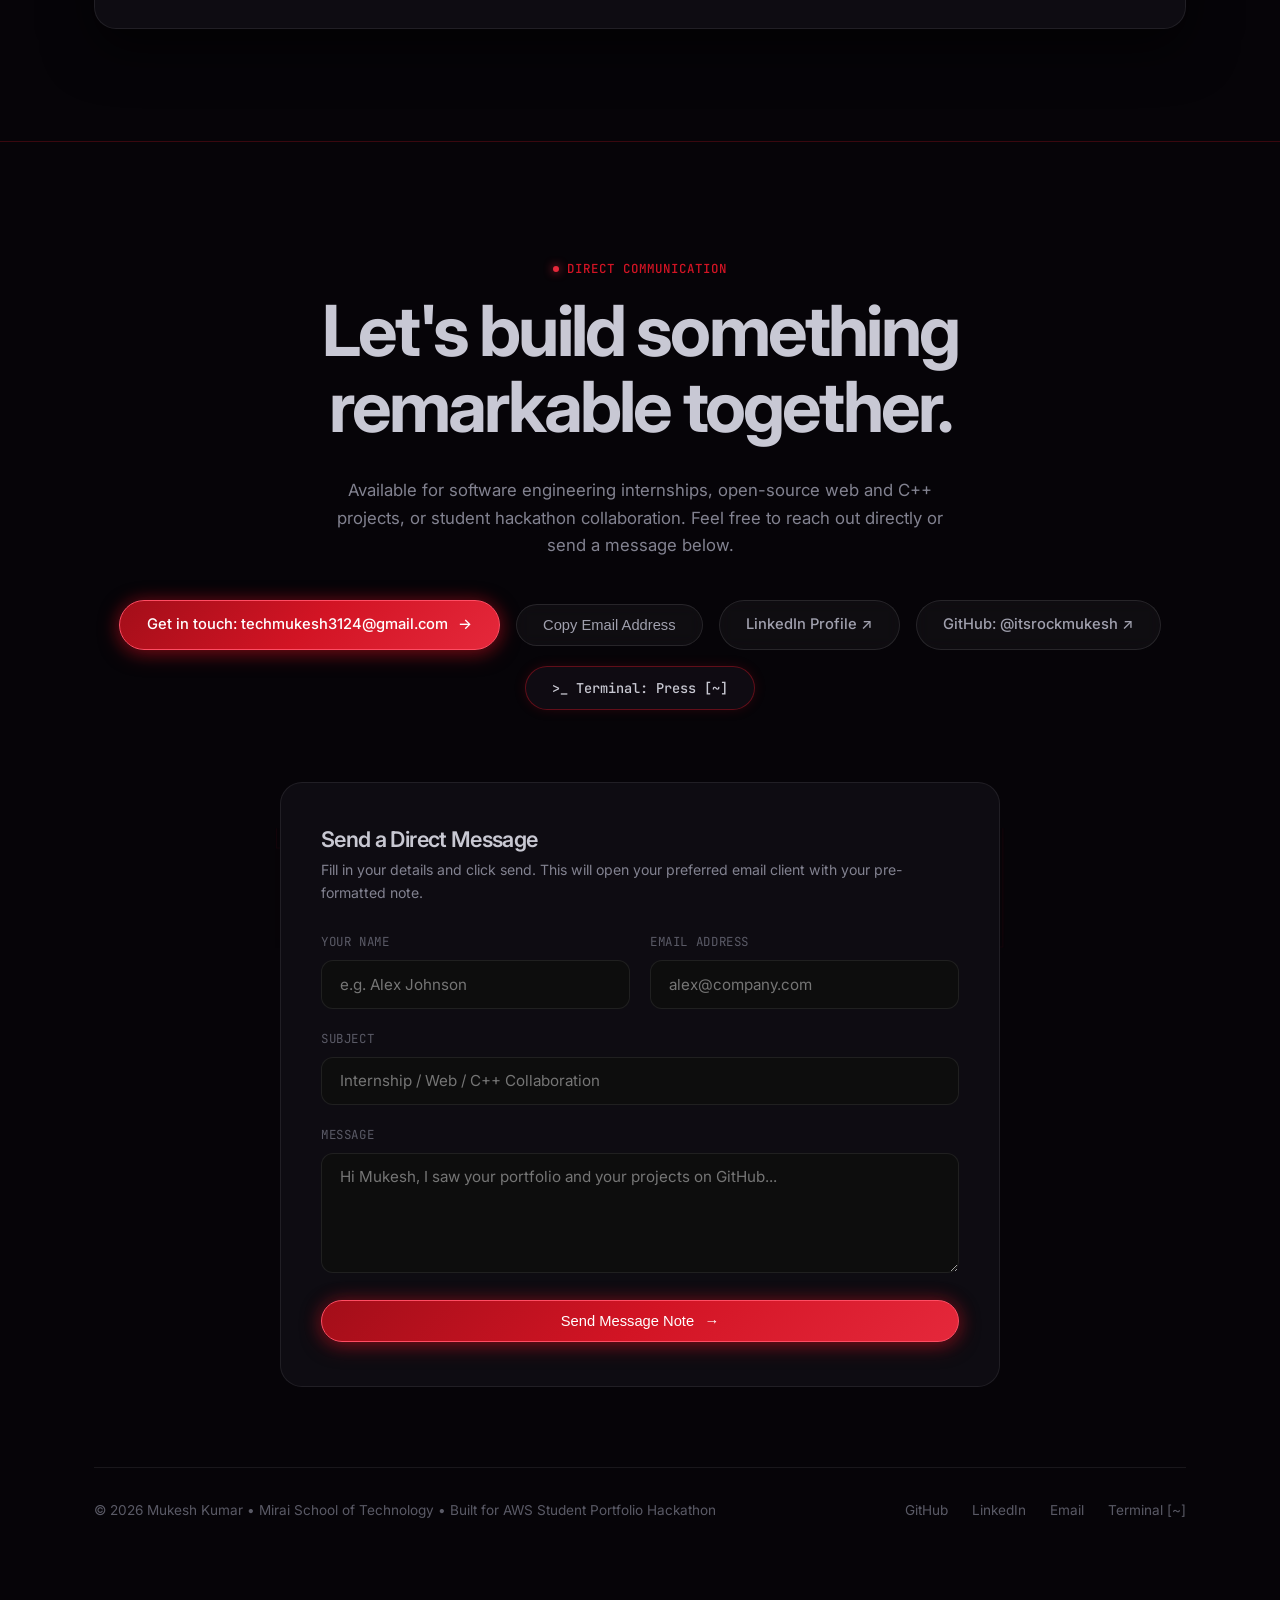
==== commit 6b18b62b: "feat: add small sound on/off toggle button beside the terminal button" ====
--- a/Personal/index.html
+++ b/Personal/index.html
@@ -262,15 +262,83 @@
       100% { transform: scale(1); box-shadow: 0 10px 30px rgba(0, 0, 0, 0.5); }
     }
 
-    /* Sound Mode Buttons - Hidden from UI as requested */
-    #sound-toggle-btn,
-    .sound-toggle-btn,
-    #floating-sound-hud,
-    .floating-sound-hud {
-      display: none !important;
-      visibility: hidden !important;
-      opacity: 0 !important;
-      pointer-events: none !important;
+    /* Small Sound On / Off Button beside Terminal */
+    .btn-pill-sound {
+      display: inline-flex;
+      align-items: center;
+      gap: 0.42rem;
+      padding: 0.35rem 0.72rem;
+      font-family: var(--font-mono);
+      font-size: 0.74rem;
+      font-weight: 700;
+      letter-spacing: 0.05em;
+      color: #dedee8;
+      background: rgba(22, 16, 24, 0.85);
+      border: 1px solid rgba(210, 20, 36, 0.45);
+      border-radius: var(--radius-pill);
+      cursor: pointer;
+      transition: all 0.2s cubic-bezier(0.16, 1, 0.3, 1);
+      box-shadow: 0 4px 14px rgba(0, 0, 0, 0.4);
+      user-select: none;
+    }
+
+    .btn-pill-sound:hover {
+      background: rgba(35, 18, 28, 0.95);
+      border-color: rgba(235, 25, 45, 0.85);
+      color: #ffffff;
+      transform: translateY(-1px);
+      box-shadow: 0 6px 18px rgba(229, 40, 59, 0.25);
+    }
+
+    .btn-pill-sound .sound-dot {
+      width: 6px;
+      height: 6px;
+      border-radius: 50%;
+      background: #00ff88;
+      box-shadow: 0 0 8px #00ff88;
+      transition: all 0.2s ease;
+    }
+
+    .btn-pill-sound.muted {
+      border-color: rgba(255, 255, 255, 0.15);
+      color: #7a7a88;
+      background: rgba(16, 16, 18, 0.7);
+    }
+
+    .btn-pill-sound.muted .sound-dot {
+      background: #ff3344;
+      box-shadow: 0 0 6px #ff3344;
+    }
+
+    .floating-controls-dock {
+      position: fixed;
+      bottom: 1.75rem;
+      right: 1.75rem;
+      z-index: 999;
+      display: flex;
+      align-items: center;
+      gap: 0.65rem;
+      transition: all 0.4s cubic-bezier(0.16, 1, 0.3, 1);
+    }
+
+    .floating-controls-dock.hint-hidden {
+      opacity: 0;
+      pointer-events: none;
+      transform: translateY(20px);
+    }
+
+    .floating-controls-dock .secret-terminal-hint {
+      position: static !important;
+      bottom: auto !important;
+      right: auto !important;
+    }
+
+    @media (max-width: 768px) {
+      .floating-controls-dock {
+        bottom: 1rem !important;
+        right: 1rem !important;
+        gap: 0.45rem !important;
+      }
     }
 
     /* ==========================================================================
@@ -1324,10 +1392,6 @@
         padding: 0.35rem 0.65rem !important;
         font-size: 0.76rem !important;
       }
-      .sound-toggle-btn {
-        width: 32px !important;
-        height: 32px !important;
-      }
       .mobile-menu-btn {
         padding: 0.35rem !important;
       }
@@ -1378,20 +1442,24 @@
         <li><a href="#aws-showcase" class="nav-link">AWS Setup</a></li>
         <li><a href="#contact" class="nav-link">Contact</a></li>
         <li class="mobile-drawer-only">
-          <button class="btn-pill btn-pill-terminal btn-sm" style="width:100%; justify-content:center; margin-top:0.4rem;" onclick="if(window.openSecretTerminal) window.openSecretTerminal();">
-            <span>&gt;_</span> Launch Terminal
-          </button>
+          <div style="display:flex; gap:0.5rem; width:100%; margin-top:0.4rem;">
+            <button class="btn-pill btn-pill-terminal btn-sm" style="flex:1; justify-content:center;" onclick="if(window.openSecretTerminal) window.openSecretTerminal();">
+              <span>&gt;_</span> Terminal
+            </button>
+            <button class="btn-pill btn-pill-sound btn-sm sound-toggle-btn" style="flex:1; justify-content:center;" title="Sound: ON/OFF" aria-label="Toggle Sound">
+              <span class="sound-dot"></span>
+              <span class="sound-label-text">SOUND ON</span>
+            </button>
+          </div>
         </li>
       </ul>
 
       <!-- Action Items on Right -->
       <div class="nav-actions">
-        <!-- Sound FX Synth Toggle (Hidden as requested) -->
-        <button id="sound-toggle-btn" class="sound-toggle-btn" title="Toggle Cyber Audio Feedback" aria-label="Toggle Audio" style="display: none !important;" aria-hidden="true">
-          <svg width="17" height="17" viewBox="0 0 24 24" fill="none" stroke="currentColor" stroke-width="2" stroke-linecap="round" stroke-linejoin="round">
-            <polygon points="11 5 6 9 2 9 2 15 6 15 11 19 11 5"></polygon>
-            <path d="M19.07 4.93a10 10 0 0 1 0 14.14M15.54 8.46a5 5 0 0 1 0 7.07"></path>
-          </svg>
+        <!-- Small Sound On / Off Button beside Terminal Button -->
+        <button id="sound-toggle-btn" class="btn-pill btn-pill-sound btn-sm sound-toggle-btn" title="Sound is ON (Click to turn OFF)" aria-label="Toggle Sound">
+          <span class="sound-dot"></span>
+          <span class="sound-label-text">SOUND ON</span>
         </button>
 
         <!-- Quick Terminal Hint in Nav -->
@@ -1417,15 +1485,22 @@
   </nav>
 
   <!-- ==========================================================================
-       CREATIVE INTERACTIVE FEATURE — FLOATING TERMINAL HINT PILL
-       Shows only hint to open (Press ~). Hidden during initial photo reveal stage,
+       CREATIVE INTERACTIVE FEATURE — FLOATING TERMINAL & SOUND DOCK (BOTTOM-RIGHT)
+       Shows hint to open (~). Hidden during initial photo reveal stage,
        and automatically slides up when photo reveal completes & we go to next page!
        ========================================================================== -->
-  <div id="terminal-hint-trigger" class="secret-terminal-hint hint-hidden" title="Hint: Press [~] on keyboard to open terminal">
-    <div class="hint-dot"></div>
-    <span class="hint-text">Hint: Press</span>
-    <span class="hint-key">~</span>
-    <span class="hint-text">for Terminal</span>
+  <div id="floating-controls-dock" class="floating-controls-dock hint-hidden">
+    <!-- Small Sound Button beside Floating Terminal Hint -->
+    <button id="floating-sound-btn" class="btn-pill btn-pill-sound btn-sm sound-toggle-btn" title="Sound is ON (Click to turn OFF)" aria-label="Toggle Sound">
+      <span class="sound-dot"></span>
+      <span class="sound-label-text">SOUND ON</span>
+    </button>
+    <div id="terminal-hint-trigger" class="secret-terminal-hint" title="Hint: Press [~] on keyboard to open terminal">
+      <div class="hint-dot"></div>
+      <span class="hint-text">Hint: Press</span>
+      <span class="hint-key">~</span>
+      <span class="hint-text">for Terminal</span>
+    </div>
   </div>
 
   <main>
@@ -3428,7 +3503,7 @@
 
       if (navbarEl) navbarEl.classList.remove('navbar-hidden');
 
-      const hintEl = document.getElementById('terminal-hint-trigger');
+      const hintEl = document.getElementById('floating-controls-dock') || document.getElementById('terminal-hint-trigger');
       if (hintEl) hintEl.classList.remove('hint-hidden');
 
       const introSec = document.getElementById('intro');
@@ -3618,7 +3693,7 @@
     function updateHeroScrollState() {
       if (!isLoaded) return;
       const scrollY = window.scrollY;
-      const hintEl = document.getElementById('terminal-hint-trigger');
+      const hintEl = document.getElementById('floating-controls-dock') || document.getElementById('terminal-hint-trigger');
 
       if (scrollY > 60) {
         if (navbarEl) navbarEl.classList.remove('navbar-hidden');
--- a/Personal/css/style.css
+++ b/Personal/css/style.css
@@ -346,25 +346,6 @@
   padding: 0.5rem;
 }
 
-/* Sound Toggle */
-.sound-toggle-btn {
-  background: rgba(255, 255, 255, 0.04);
-  border: 1px solid var(--border-subtle);
-  color: var(--text-muted);
-  width: 36px;
-  height: 36px;
-  border-radius: 50%;
-  display: flex;
-  align-items: center;
-  justify-content: center;
-  cursor: pointer;
-  transition: all var(--transition-fast);
-}
-
-.sound-toggle-btn:hover {
-  color: var(--text-primary);
-  border-color: var(--border-hover);
-}
 
 /* ==========================================================================
    FLOATING SECRET TERMINAL HINT (HEYKUBA FLOATING PILL)
@@ -2974,16 +2955,92 @@
   }
 }
 
-/* Sound Mode Buttons - Explicitly hidden from UI */
-#sound-toggle-btn,
-.sound-toggle-btn,
-#floating-sound-hud,
-.floating-sound-hud {
-  display: none !important;
-  visibility: hidden !important;
-  opacity: 0 !important;
-  pointer-events: none !important;
-}
-
-
-
+/* ==========================================================================
+   SMALL SOUND ON / OFF BUTTON (BESIDE TERMINAL BUTTON)
+   ========================================================================== */
+.btn-pill-sound {
+  display: inline-flex;
+  align-items: center;
+  gap: 0.45rem;
+  padding: 0.35rem 0.72rem;
+  font-family: var(--font-mono);
+  font-size: 0.74rem;
+  font-weight: 700;
+  letter-spacing: 0.05em;
+  color: #dedee8;
+  background: rgba(22, 16, 24, 0.85);
+  border: 1px solid rgba(210, 20, 36, 0.45);
+  border-radius: var(--radius-pill);
+  cursor: pointer;
+  transition: all 0.2s cubic-bezier(0.16, 1, 0.3, 1);
+  box-shadow: 0 4px 14px rgba(0, 0, 0, 0.4);
+  user-select: none;
+}
+
+.btn-pill-sound:hover {
+  background: rgba(35, 18, 28, 0.95);
+  border-color: rgba(235, 25, 45, 0.85);
+  color: #ffffff;
+  transform: translateY(-1px);
+  box-shadow: 0 6px 18px rgba(229, 40, 59, 0.25);
+}
+
+.btn-pill-sound .sound-dot {
+  width: 6px;
+  height: 6px;
+  border-radius: 50%;
+  background: #00ff88;
+  box-shadow: 0 0 8px #00ff88;
+  transition: all 0.2s ease;
+}
+
+.btn-pill-sound.muted {
+  border-color: rgba(255, 255, 255, 0.15);
+  color: #7a7a88;
+  background: rgba(16, 16, 18, 0.7);
+}
+
+.btn-pill-sound.muted .sound-dot {
+  background: #ff3344;
+  box-shadow: 0 0 6px #ff3344;
+}
+
+.btn-pill-sound.muted:hover {
+  border-color: rgba(255, 255, 255, 0.3);
+  color: #dedee8;
+}
+
+/* Floating Controls Dock (Terminal + Sound beside it at bottom-right) */
+.floating-controls-dock {
+  position: fixed;
+  bottom: 1.75rem;
+  right: 1.75rem;
+  z-index: 999;
+  display: flex;
+  align-items: center;
+  gap: 0.65rem;
+  transition: all 0.4s cubic-bezier(0.16, 1, 0.3, 1);
+}
+
+.floating-controls-dock.hint-hidden {
+  opacity: 0;
+  pointer-events: none;
+  transform: translateY(20px);
+}
+
+.floating-controls-dock .secret-terminal-hint {
+  position: static !important;
+  bottom: auto !important;
+  right: auto !important;
+}
+
+@media (max-width: 768px) {
+  .floating-controls-dock {
+    bottom: 1rem !important;
+    right: 1rem !important;
+    gap: 0.45rem !important;
+  }
+}
+
+
+
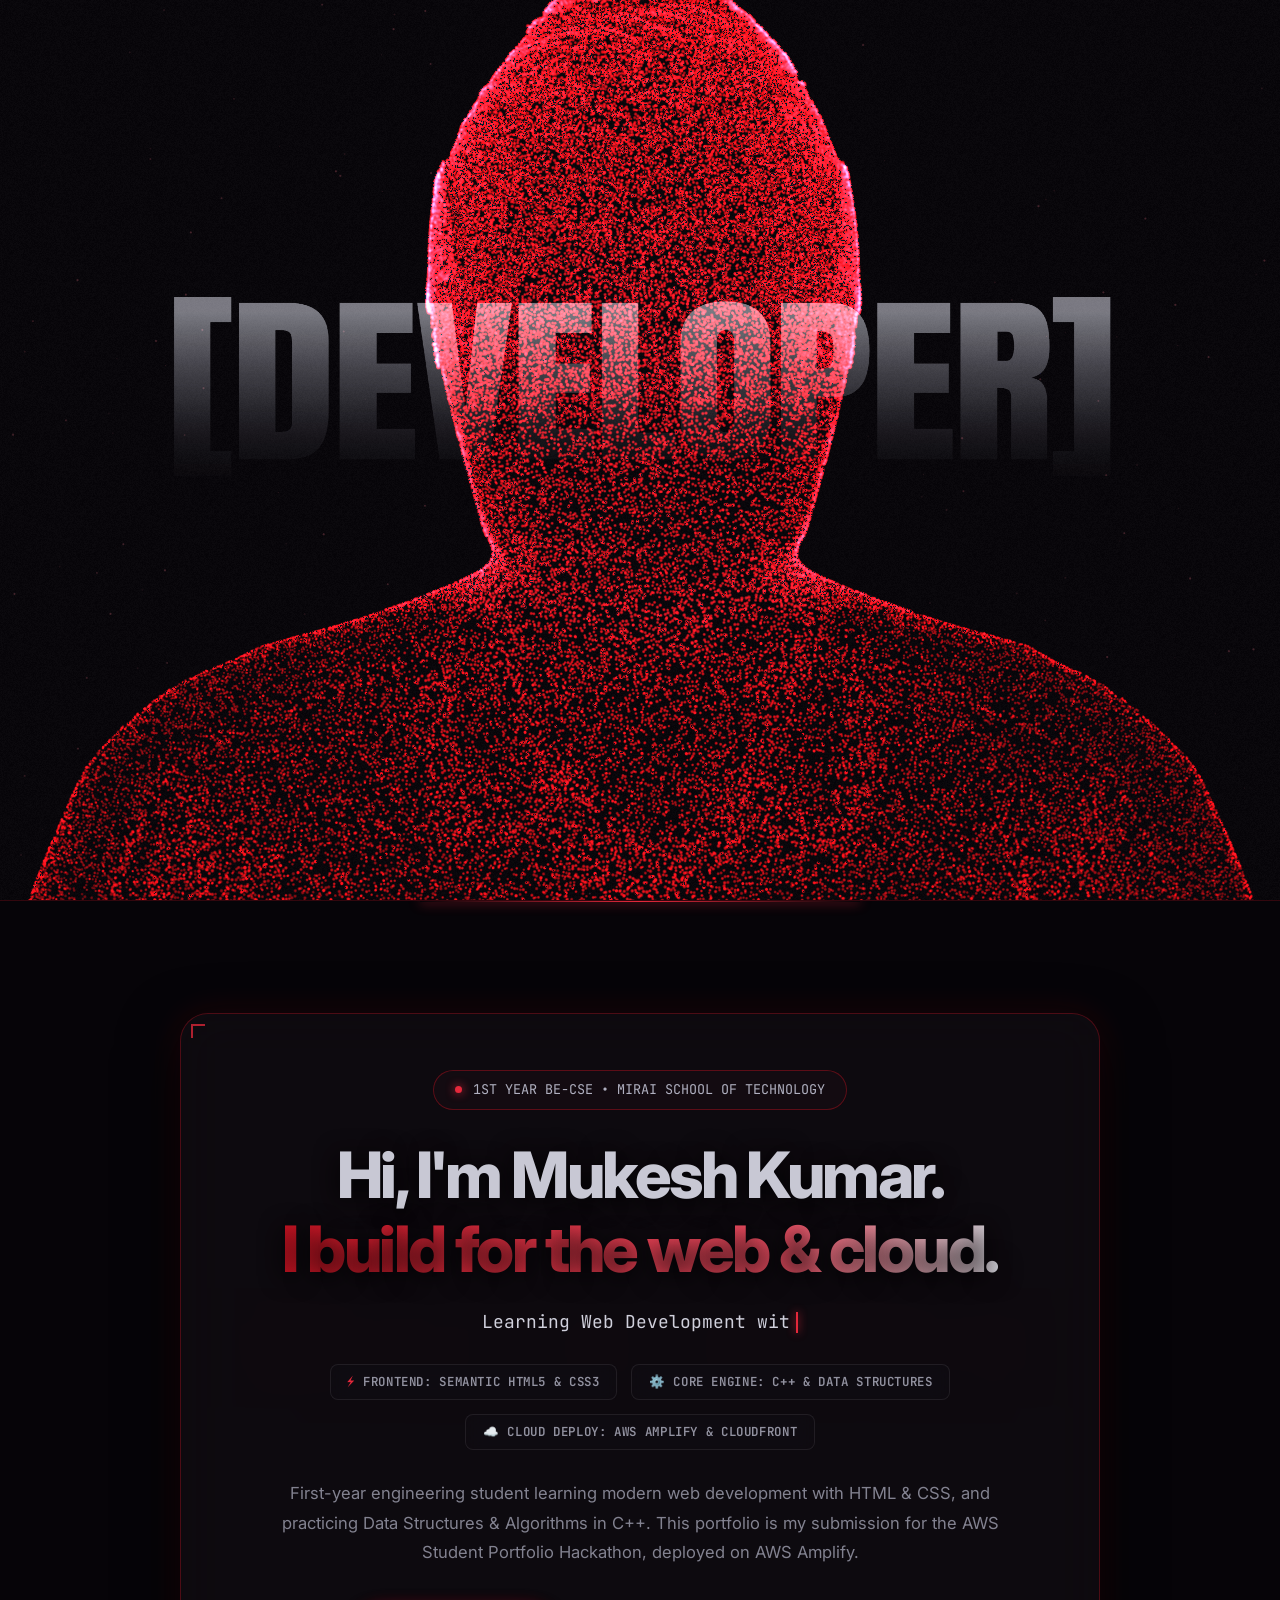
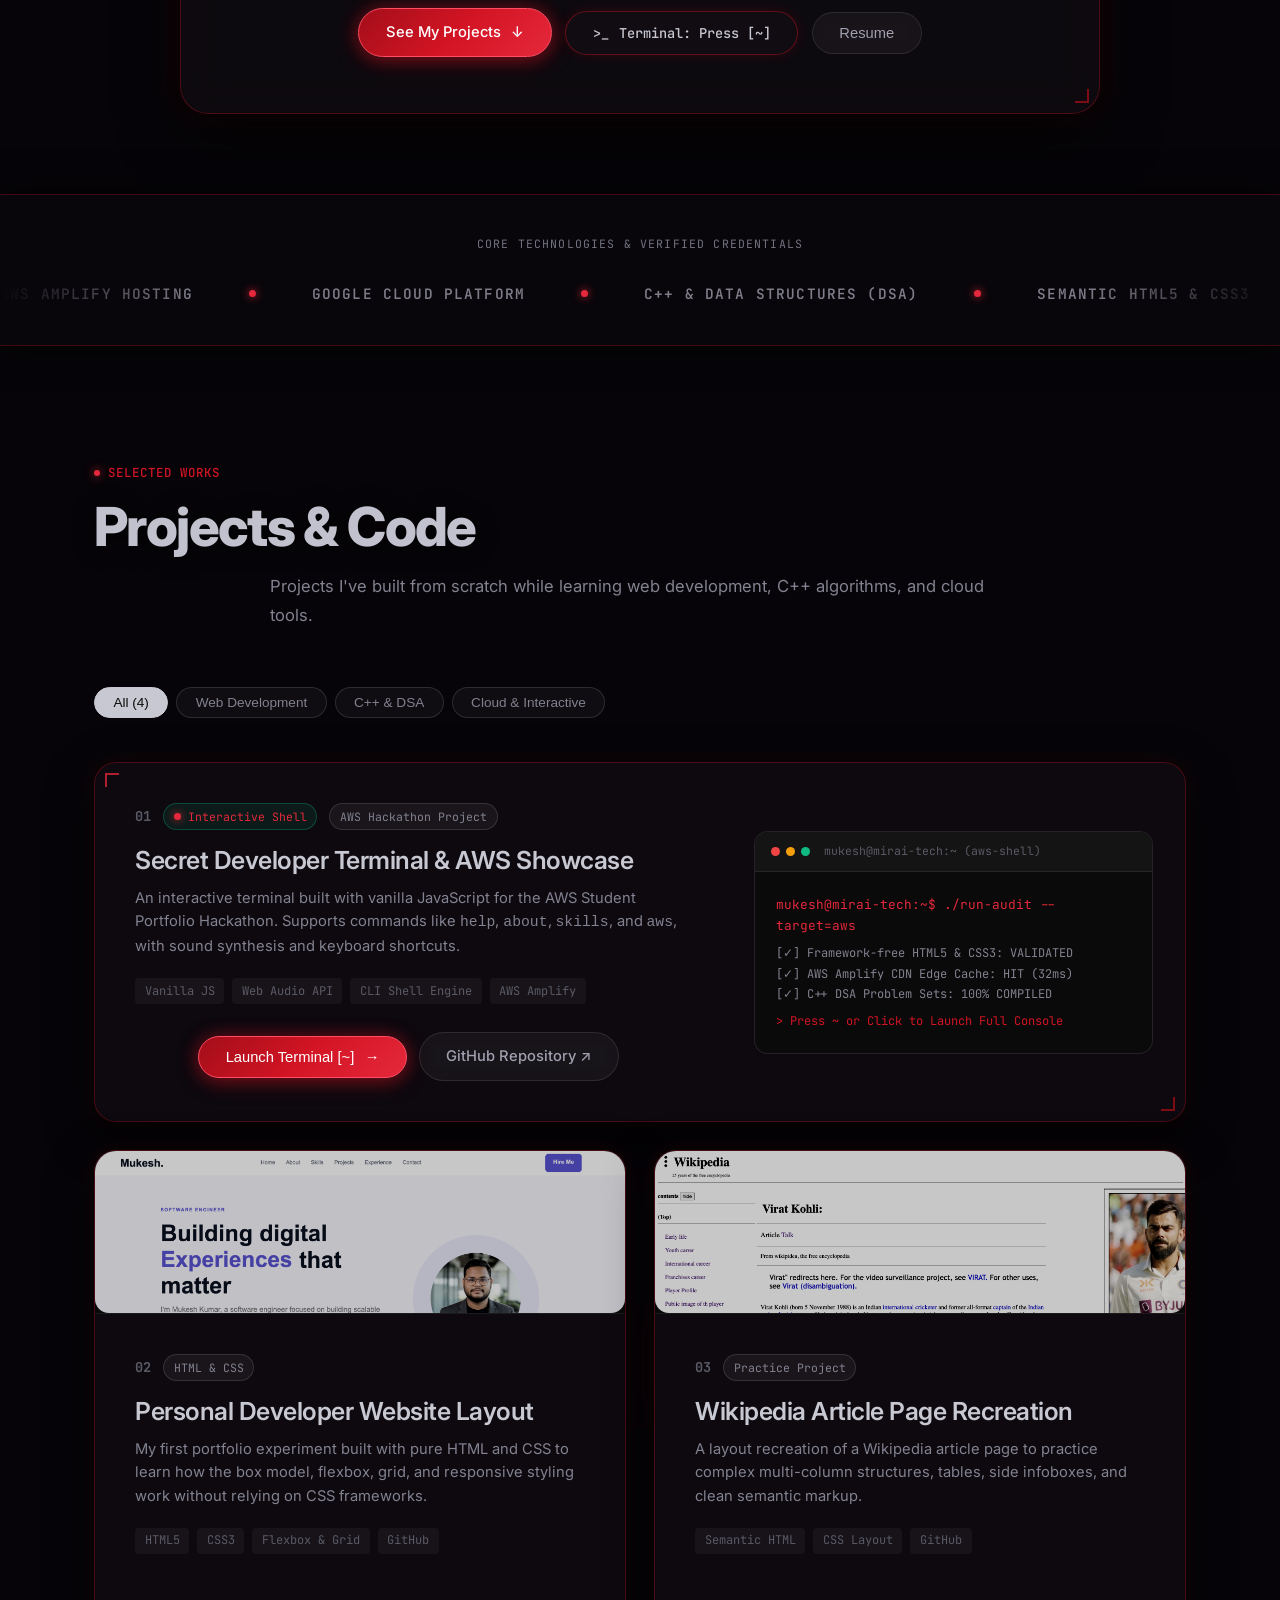
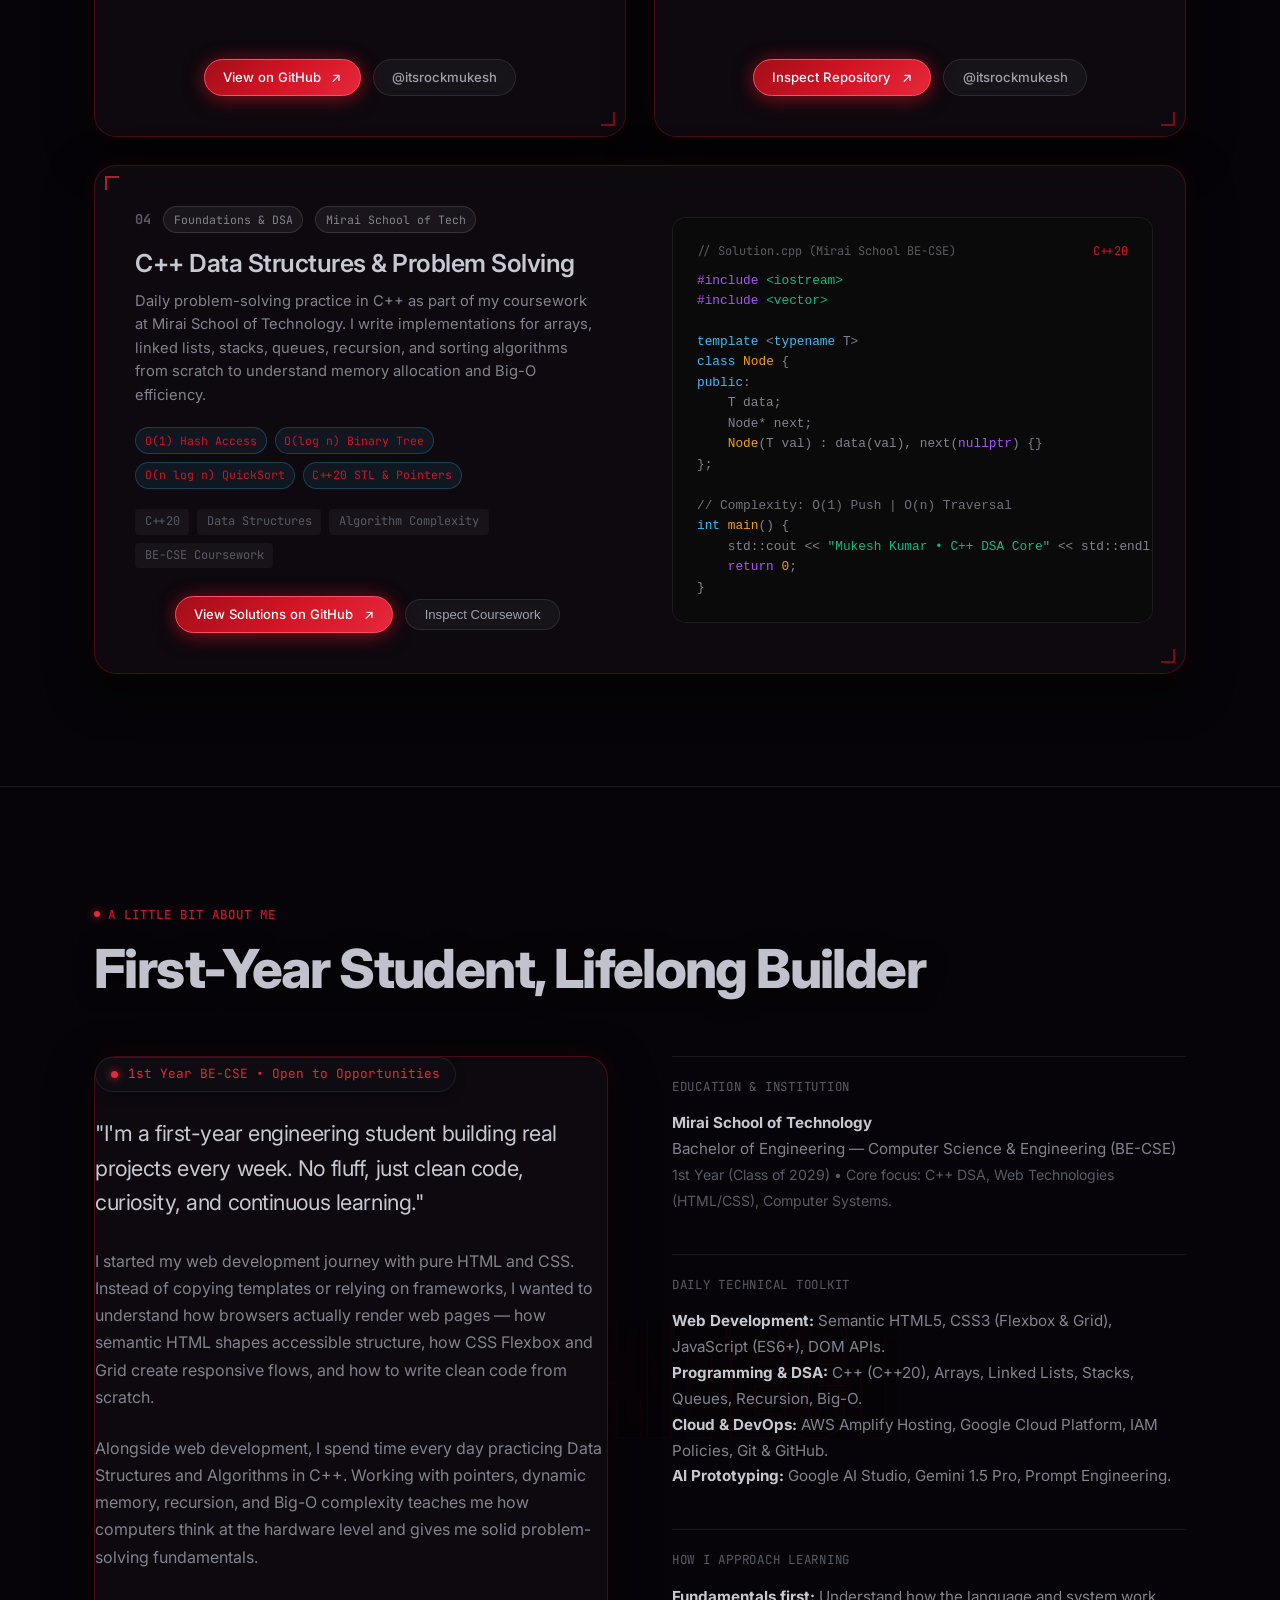
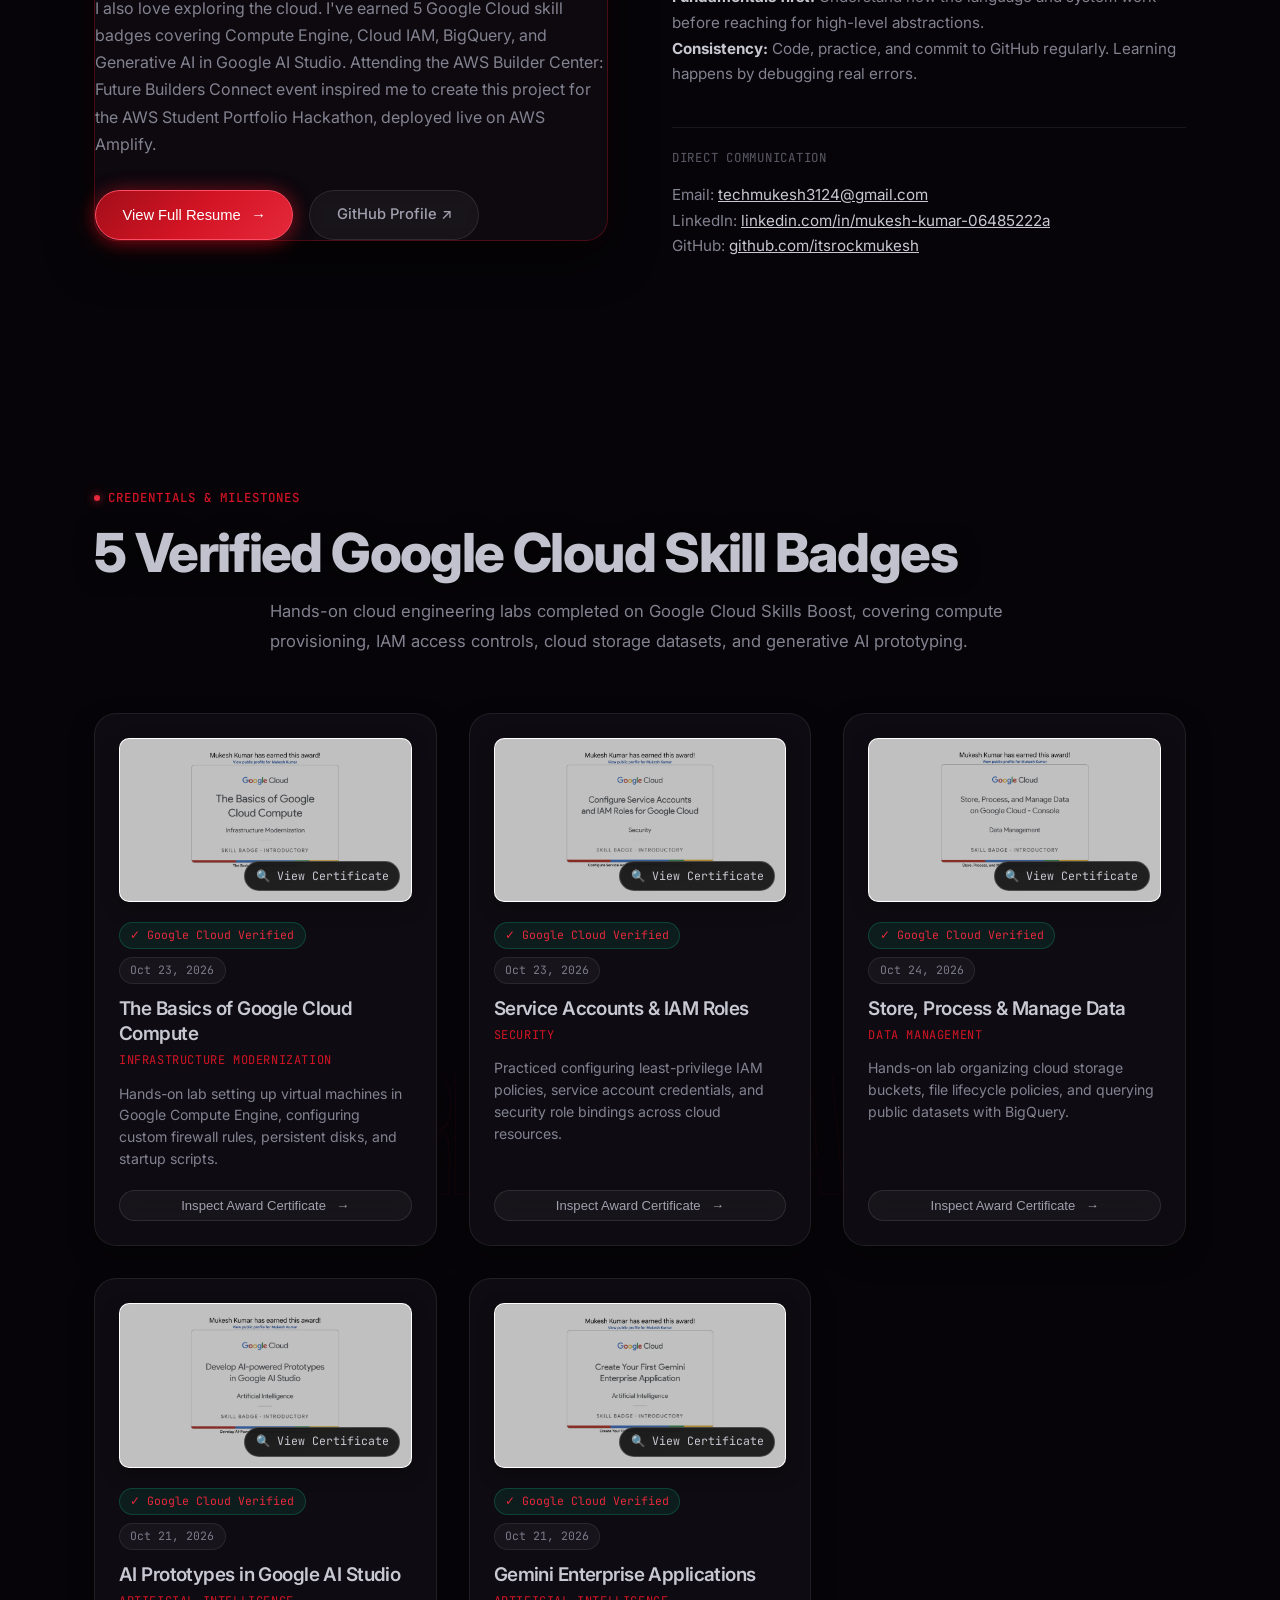
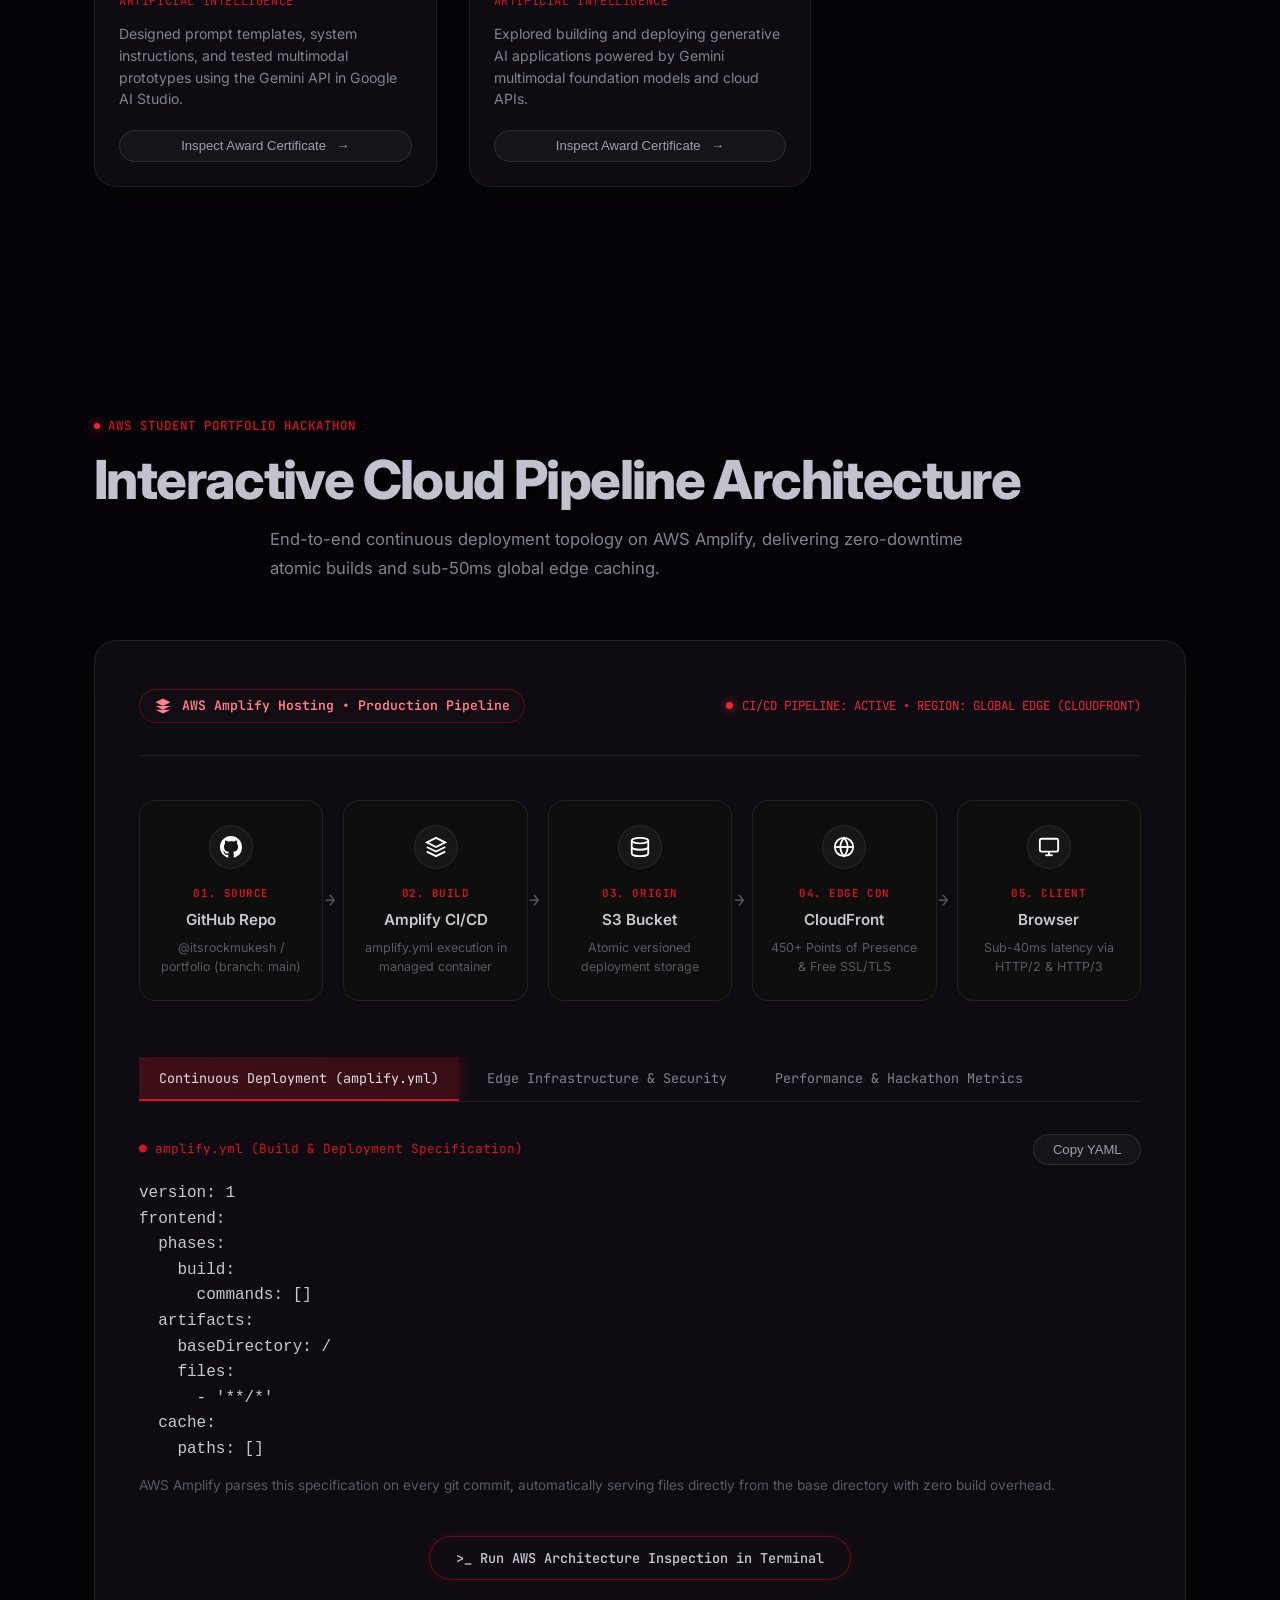
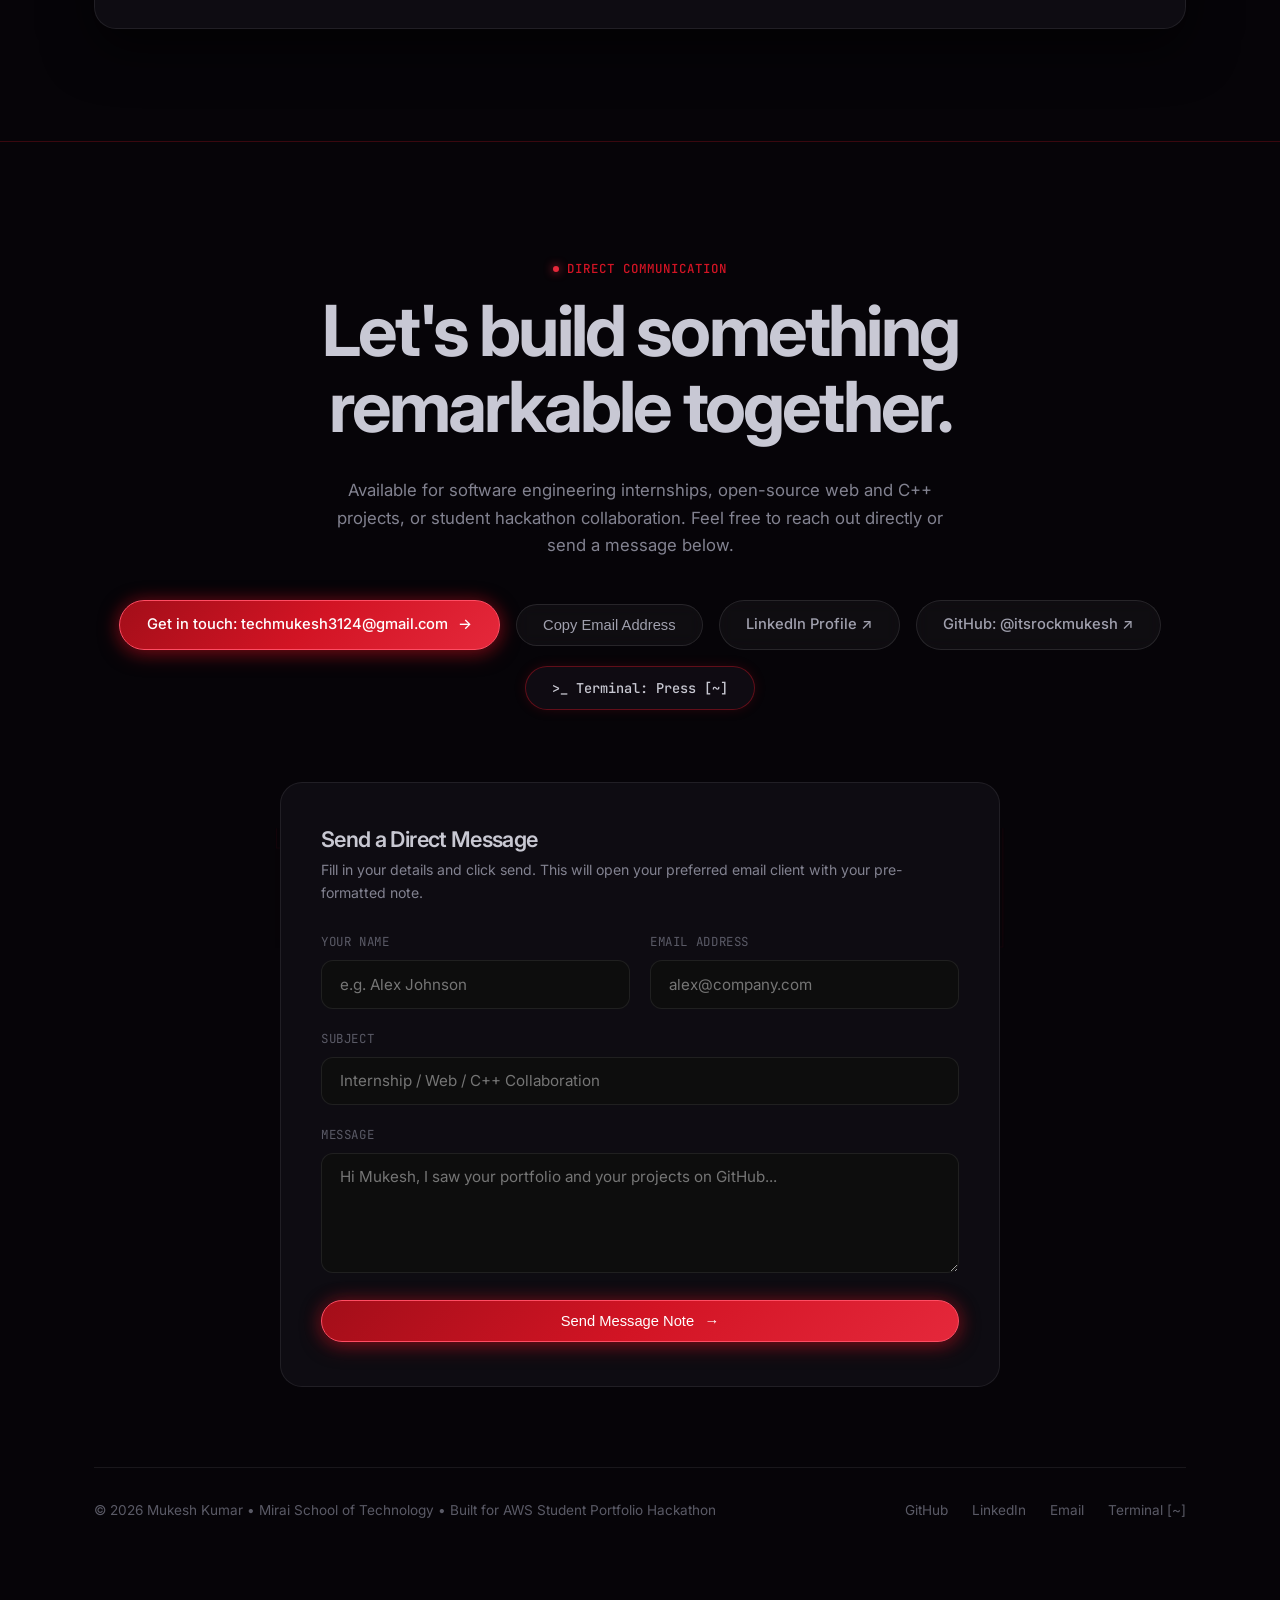
==== commit e8b5c1ad: "fix(mobile): resolve touch reveal gesture, add touch-action: none, and smooth mobile scroll navigati" ====
--- a/Personal/index.html
+++ b/Personal/index.html
@@ -380,6 +380,7 @@
       background: #060408;
       z-index: 3;
       overflow: hidden;
+      touch-action: none;
     }
 
     .hero-sticky-stage {
@@ -389,6 +390,7 @@
       height: 100%;
       overflow: hidden;
       z-index: 3;
+      touch-action: none;
     }
 
     #webgl-canvas {
@@ -399,6 +401,7 @@
       height: 100%;
       z-index: 1;
       pointer-events: auto;
+      touch-action: none;
     }
 
     #film-grain {
@@ -3507,11 +3510,23 @@
       if (hintEl) hintEl.classList.remove('hint-hidden');
 
       const introSec = document.getElementById('intro');
-      if (introSec) {
-        introSec.scrollIntoView({ behavior: 'smooth' });
-      } else {
-        window.scrollTo({ top: window.innerHeight * 1.05, behavior: 'smooth' });
-      }
+
+      // RequestAnimationFrame ensures mobile Safari reflows overflow-y before executing scroll
+      requestAnimationFrame(() => {
+        if (introSec) {
+          introSec.scrollIntoView({ behavior: 'smooth', block: 'start' });
+        } else {
+          window.scrollTo({ top: window.innerHeight * 1.05, behavior: 'smooth' });
+        }
+
+        // Reliable fallback for mobile browsers where smooth scrollIntoView may be throttled
+        setTimeout(() => {
+          if (window.scrollY < 20) {
+            const targetY = introSec ? (introSec.getBoundingClientRect().top + window.pageYOffset) : window.innerHeight;
+            window.scrollTo({ top: targetY, behavior: 'smooth' });
+          }
+        }, 120);
+      });
 
       setTimeout(() => {
         isTransitioningToPage = false;
@@ -3583,62 +3598,101 @@
     }, { passive: false });
 
     // Touch Event Handling for Mobile / Trackpad Swiping
-    let touchStartY = 0;
+    let touchGestureStartY = 0;
+    let touchLastY = 0;
+    let touchStartTime = 0;
     let touchFirstSwipeConsumed = false;
 
     window.addEventListener('touchstart', (e) => {
-      touchStartY = e.touches[0].clientY;
+      if (!e.touches || e.touches.length === 0) return;
+      touchGestureStartY = e.touches[0].clientY;
+      touchLastY = touchGestureStartY;
+      touchStartTime = performance.now();
       touchFirstSwipeConsumed = false;
-      if (!revealAudioCtx) initRevealAudio();
-      if (revealAudioCtx && revealAudioCtx.state === 'suspended') revealAudioCtx.resume();
+
+      if (window.CyberAudio && window.CyberAudio.unlock) {
+        window.CyberAudio.unlock();
+      }
     }, { passive: true });
 
     window.addEventListener('touchmove', (e) => {
-      const scrollY = window.scrollY;
+      if (!e.touches || e.touches.length === 0) return;
+      const scrollY = window.scrollY || window.pageYOffset || 0;
       const currentY = e.touches[0].clientY;
-      const deltaY = touchStartY - currentY; // positive = swipe up = scroll down
-
+      const frameDeltaY = touchLastY - currentY; // positive = swipe up
+      const totalDeltaY = touchGestureStartY - currentY; // total distance in this swipe
+      touchLastY = currentY;
+
+      // 1. Photo is NOT fully revealed:
       if (scrollY <= 5 && !photoFullyRevealed) {
-        if (deltaY > 0) {
+        if (frameDeltaY > 0) {
           e.preventDefault();
-          const speed = 0.0022;
-          targetRevealProgress = Math.min(1.0, targetRevealProgress + deltaY * speed);
-          touchStartY = currentY;
-          handleRevealSound(deltaY);
-          if (targetRevealProgress >= 0.999) {
+          const speed = 0.0038; // Smooth & responsive on mobile
+          targetRevealProgress = Math.min(1.0, targetRevealProgress + frameDeltaY * speed);
+          handleRevealSound(frameDeltaY);
+
+          // Fast swipe / full reveal completion
+          if (targetRevealProgress >= 0.96 || totalDeltaY > 180) {
             targetRevealProgress = 1.0;
             onPhotoRevealedComplete();
             touchFirstSwipeConsumed = true;
           }
           return;
-        } else if (deltaY < -6 && targetRevealProgress > 0.02) {
+        } else if (frameDeltaY < -4 && targetRevealProgress > 0.02) {
           e.preventDefault();
-          targetRevealProgress = Math.max(0.0, targetRevealProgress + deltaY * 0.0022);
-          touchStartY = currentY;
-          handleRevealSound(deltaY);
+          targetRevealProgress = Math.max(0.0, targetRevealProgress + frameDeltaY * 0.0035);
+          handleRevealSound(frameDeltaY);
           return;
         }
       }
 
-      if (scrollY <= 5 && photoFullyRevealed && deltaY > 15) {
-        if (touchFirstSwipeConsumed || isAwaitingNewScrollGesture) {
+      // 2. Photo IS fully revealed at top:
+      if (scrollY <= 5 && photoFullyRevealed) {
+        if (frameDeltaY < -6) {
+          // Swiping down reverses photo back to dots
           e.preventDefault();
+          photoFullyRevealed = false;
+          isAwaitingNewScrollGesture = false;
+          document.body.classList.add('hero-locked');
+          targetRevealProgress = Math.max(0.0, targetRevealProgress - 0.08);
+          handleRevealSound(frameDeltaY);
           return;
         }
-        e.preventDefault();
-        advanceToNextPage();
+
+        // Swiping up advances to next page
+        if (frameDeltaY > 3 || totalDeltaY > 25) {
+          if (touchFirstSwipeConsumed || isAwaitingNewScrollGesture) {
+            e.preventDefault();
+            return;
+          }
+          e.preventDefault();
+          advanceToNextPage();
+          return;
+        }
       }
     }, { passive: false });
 
-    window.addEventListener('touchend', () => {
+    window.addEventListener('touchend', (e) => {
+      const touchDuration = performance.now() - touchStartTime;
+      const totalDeltaY = e.changedTouches && e.changedTouches.length > 0
+        ? touchGestureStartY - e.changedTouches[0].clientY
+        : 0;
+
+      // Quick flick detection (fast upward flick completes photo reveal)
+      if (window.scrollY <= 5 && !photoFullyRevealed && totalDeltaY > 55 && touchDuration < 320) {
+        targetRevealProgress = 1.0;
+        handleRevealSound(90);
+        onPhotoRevealedComplete();
+      }
+
       touchFirstSwipeConsumed = false;
       isAwaitingNewScrollGesture = false;
-    });
+    }, { passive: true });
 
     // Touch/Click interaction on Scroll Indicator Pill
     const scrollIndicatorEl = document.querySelector('.scroll-indicator');
     if (scrollIndicatorEl) {
-      scrollIndicatorEl.addEventListener('click', (e) => {
+      const handleIndicatorTap = (e) => {
         e.preventDefault();
         e.stopPropagation();
         if (!photoFullyRevealed) {
@@ -3652,7 +3706,9 @@
         } else {
           advanceToNextPage();
         }
-      });
+      };
+      scrollIndicatorEl.addEventListener('click', handleIndicatorTap);
+      scrollIndicatorEl.addEventListener('touchend', handleIndicatorTap, { passive: false });
     }
 
     // Keyboard Navigation (ArrowDown, ArrowUp, Space, PageDown, PageUp)
